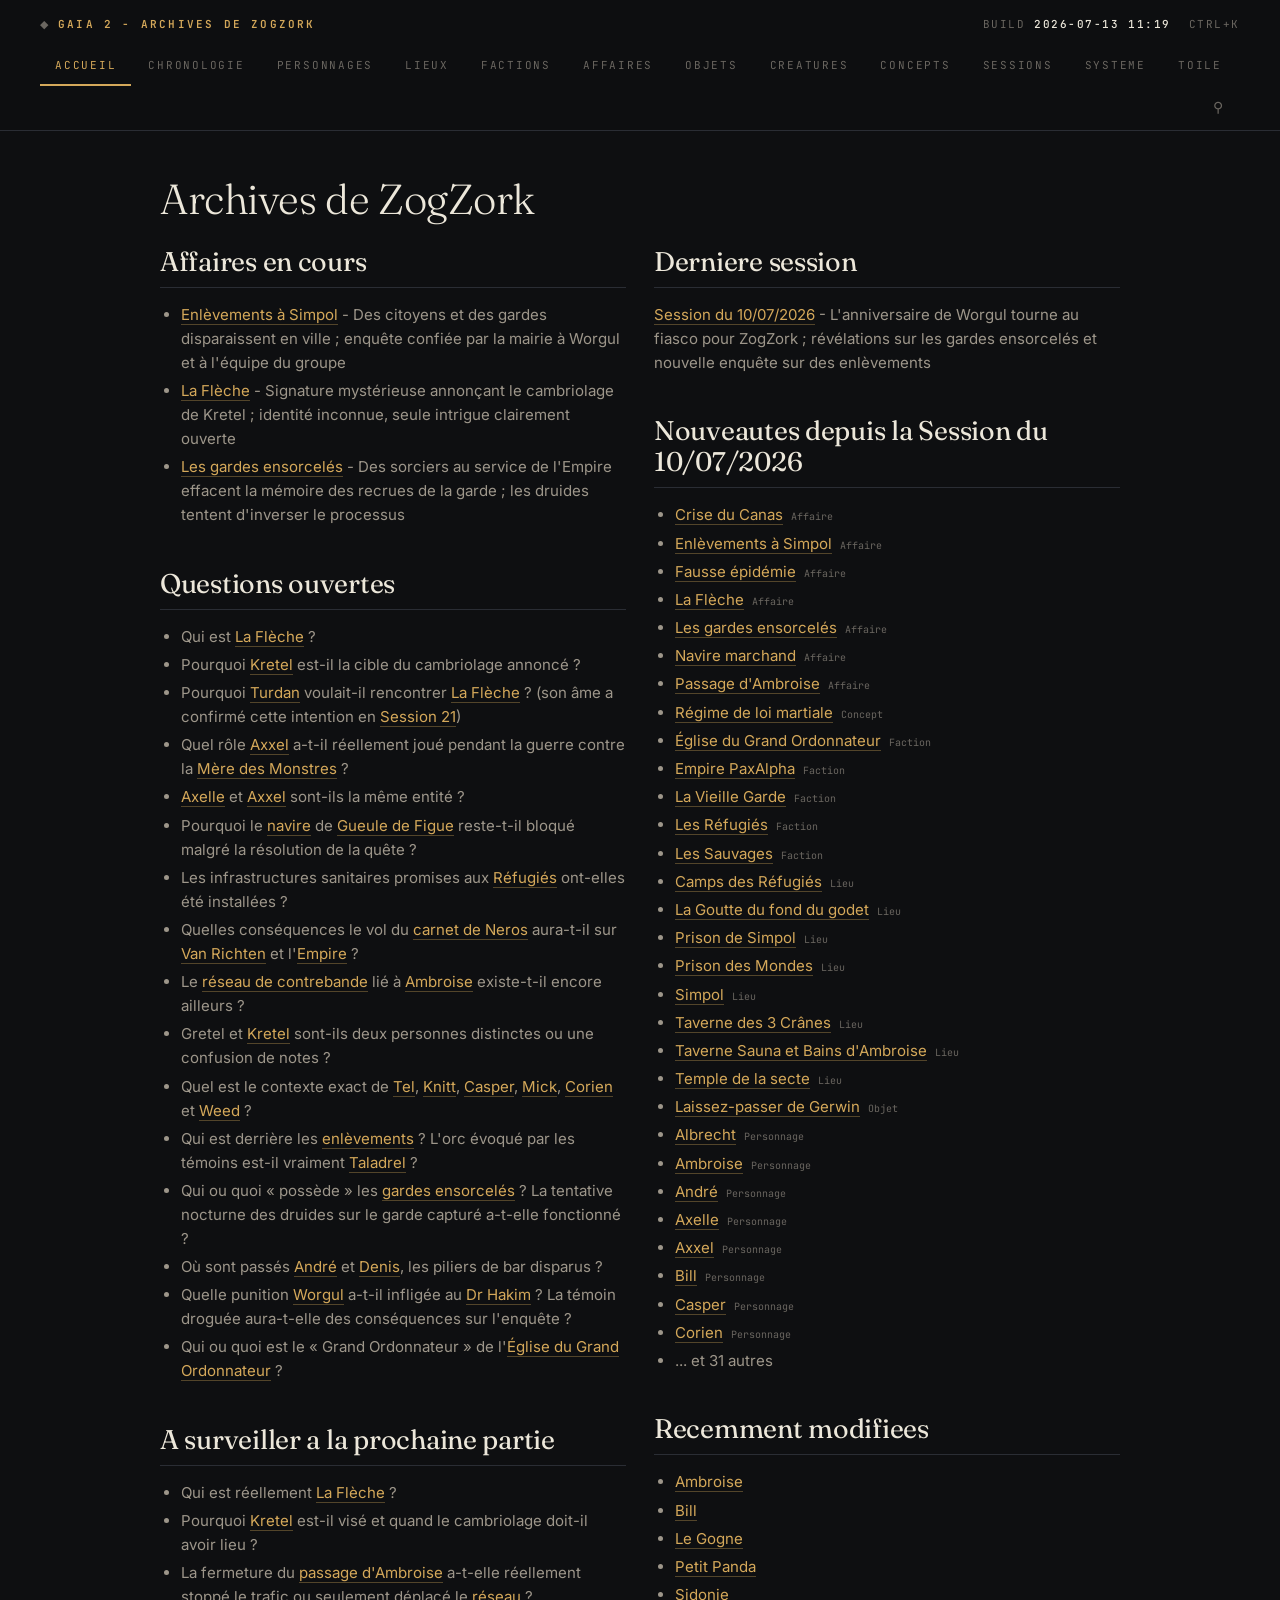
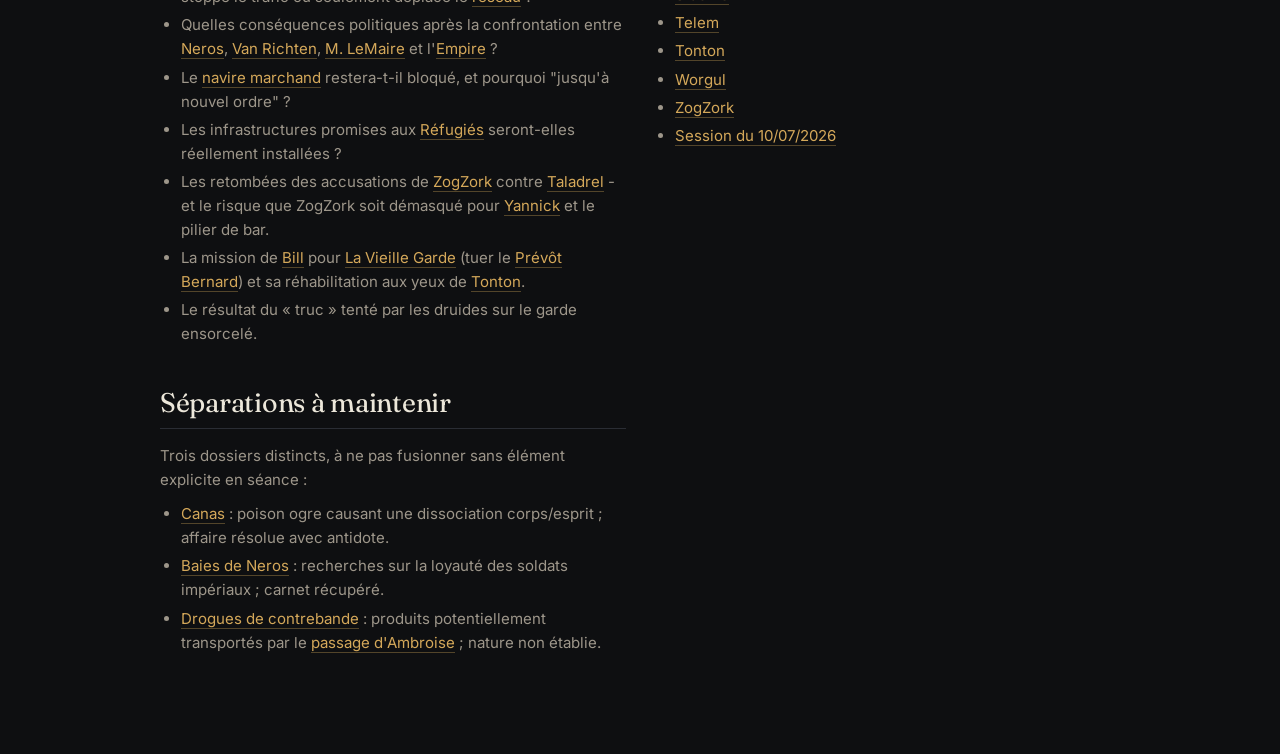
==== index.html @ a73ba13a "publier.sh : copie OneDrive optionnelle (plan B hors-ligne supprimable a volonte) Co-Authored-By: Cl" ====
<!DOCTYPE html>
<html lang="fr">
<head>
<meta charset="utf-8">
<meta name="viewport" content="width=device-width, initial-scale=1">
<title>Gaia 2 - Archives de ZogZork</title>
<style>
/* latin-ext */
@font-face {
  font-family: 'Fraunces';
  font-style: normal;
  font-weight: 300 500;
  font-display: swap;
  src: url([data-uri]) format('woff2');
  unicode-range: U+0100-02BA, U+02BD-02C5, U+02C7-02CC, U+02CE-02D7, U+02DD-02FF, U+0304, U+0308, U+0329, U+1D00-1DBF, U+1E00-1E9F, U+1EF2-1EFF, U+2020, U+20A0-20AB, U+20AD-20C0, U+2113, U+2C60-2C7F, U+A720-A7FF;
}
/* latin */
@font-face {
  font-family: 'Fraunces';
  font-style: normal;
  font-weight: 300 500;
  font-display: swap;
  src: url([data-uri]) format('woff2');
  unicode-range: U+0000-00FF, U+0131, U+0152-0153, U+02BB-02BC, U+02C6, U+02DA, U+02DC, U+0304, U+0308, U+0329, U+2000-206F, U+20AC, U+2122, U+2191, U+2193, U+2212, U+2215, U+FEFF, U+FFFD;
}
/* latin-ext */
@font-face {
  font-family: 'Inter';
  font-style: normal;
  font-weight: 400 600;
  font-display: swap;
  src: url([data-uri]) format('woff2');
  unicode-range: U+0100-02BA, U+02BD-02C5, U+02C7-02CC, U+02CE-02D7, U+02DD-02FF, U+0304, U+0308, U+0329, U+1D00-1DBF, U+1E00-1E9F, U+1EF2-1EFF, U+2020, U+20A0-20AB, U+20AD-20C0, U+2113, U+2C60-2C7F, U+A720-A7FF;
}
/* latin */
@font-face {
  font-family: 'Inter';
  font-style: normal;
  font-weight: 400 600;
  font-display: swap;
  src: url([data-uri]) format('woff2');
  unicode-range: U+0000-00FF, U+0131, U+0152-0153, U+02BB-02BC, U+02C6, U+02DA, U+02DC, U+0304, U+0308, U+0329, U+2000-206F, U+20AC, U+2122, U+2191, U+2193, U+2212, U+2215, U+FEFF, U+FFFD;
}
/* latin-ext */
@font-face {
  font-family: 'JetBrains Mono';
  font-style: normal;
  font-weight: 400 600;
  font-display: swap;
  src: url([data-uri]) format('woff2');
  unicode-range: U+0100-02BA, U+02BD-02C5, U+02C7-02CC, U+02CE-02D7, U+02DD-02FF, U+0304, U+0308, U+0329, U+1D00-1DBF, U+1E00-1E9F, U+1EF2-1EFF, U+2020, U+20A0-20AB, U+20AD-20C0, U+2113, U+2C60-2C7F, U+A720-A7FF;
}
/* latin */
@font-face {
  font-family: 'JetBrains Mono';
  font-style: normal;
  font-weight: 400 600;
  font-display: swap;
  src: url([data-uri]) format('woff2');
  unicode-range: U+0000-00FF, U+0131, U+0152-0153, U+02BB-02BC, U+02C6, U+02DA, U+02DC, U+0304, U+0308, U+0329, U+2000-206F, U+20AC, U+2122, U+2191, U+2193, U+2212, U+2215, U+FEFF, U+FFFD;
}

:root{
  --bg:#0E0F11; --surface:#15171B; --surface-2:#1C1F25;
  --line:#2A2D34; --line-strong:#3A3E48;
  --text:#ECE7DA; --text-2:#9D968A; --text-3:#6A6660;
  --gold:#D4A85A; --rust:#E25C3D; --green:#6FAE96; --blue:#7E9CC8;
  --serif:'Fraunces','Times New Roman',serif;
  --sans:'Inter','Helvetica Neue',Arial,sans-serif;
  --mono:'JetBrains Mono','Menlo','Consolas',monospace;
}
*{box-sizing:border-box}
html,body{margin:0;padding:0;background:var(--bg);color:var(--text);
  font-family:var(--sans);font-size:15px;line-height:1.6;-webkit-font-smoothing:antialiased}

/* header : topbar + nav */
header{position:sticky;top:0;z-index:10;background:rgba(14,15,17,.92);
  backdrop-filter:blur(8px);border-bottom:1px solid var(--line)}
.topbar{display:flex;justify-content:space-between;align-items:center;flex-wrap:wrap;gap:10px;
  padding:16px 40px 0;font-family:var(--mono);font-size:11px;letter-spacing:.14em;
  text-transform:uppercase;color:var(--text-3)}
.topbar .brand b{color:var(--gold);font-weight:600;letter-spacing:.2em}
.topbar .meta span+span{margin-left:18px}
.topbar .meta b{color:var(--text);font-weight:500}
nav{display:flex;gap:2px;flex-wrap:wrap;align-items:center;padding:14px 40px 0}
nav button{background:transparent;border:none;border-bottom:2px solid transparent;color:var(--text-3);
  font-family:var(--mono);font-size:11px;letter-spacing:.16em;text-transform:uppercase;
  padding:10px 15px 12px;cursor:pointer}
nav button:hover{color:var(--text)}
nav button.active{color:var(--gold);border-bottom-color:var(--gold)}
nav button.nav-search{margin-left:auto;font-size:14px}

/* layout */
main{max-width:1040px;margin:0 auto;padding:44px 40px 90px}
.page{display:none}
.page.active{display:block;animation:fade .18s ease}
@keyframes fade{from{opacity:0}to{opacity:1}}

/* typographie */
h1,h2,h3{font-family:var(--serif);font-weight:400;letter-spacing:-0.01em;line-height:1.15}
.page h1{font-size:42px;font-weight:300;color:var(--text);margin:.1em 0 .55em}
.page h2{font-size:27px;margin:1.5em 0 .55em;padding-bottom:10px;border-bottom:1px solid var(--line)}
.page h1:first-child,.page h2:first-child{margin-top:0}
.page h3{font-size:20px;font-weight:500;color:#d8d2c4;margin:1.4em 0 .4em}
.page h4{font-family:var(--sans);font-size:12px;font-weight:600;letter-spacing:.16em;
  text-transform:uppercase;color:var(--text-2);margin:1.3em 0 .4em}
.page h5,.page h6{font-family:var(--mono);font-size:11px;letter-spacing:.12em;
  text-transform:uppercase;color:var(--text-3);margin:1.1em 0 .3em}
p{color:var(--text-2);max-width:76ch;margin:.7em 0}
strong{color:var(--text);font-weight:500}
em{font-style:italic;color:var(--text)}
a{color:var(--gold);text-decoration:none}
a:hover{text-decoration:underline}
hr{border:none;border-top:1px solid var(--line);margin:2em 0}

/* code */
code{font-family:var(--mono);font-size:12.5px;background:var(--surface-2);color:#e3bd7d;
  padding:2px 6px;border-radius:3px}
pre{background:var(--surface);border:1px solid var(--line);border-left:2px solid var(--gold);
  padding:15px 18px;overflow:auto;margin:1.1em 0}
pre code{background:none;padding:0;color:#cfc9bb;font-size:12.5px;line-height:1.7}

/* citations / callouts */
blockquote{margin:1.2em 0;padding:2px 0 2px 18px;border-left:2px solid var(--rust);color:var(--text-2)}
blockquote p{margin:.3em 0;color:var(--text-2)}
blockquote strong{color:var(--text)}

/* listes */
ul,ol{padding-left:1.4em;margin:.6em 0;color:var(--text-2)}
li{margin:.28em 0}
ul.tasklist{list-style:none;padding-left:.1em}
ul.tasklist li.task{display:flex;gap:10px;align-items:flex-start;
  font-family:var(--mono);font-size:13px;letter-spacing:.01em}
li.task .cb{flex:none;font-size:14px;line-height:1.55}
li.task .txt{flex:1;min-width:0}
li.task.open .cb{color:var(--text-3)}    li.task.open{color:var(--text-2)}
li.task.done .cb{color:var(--green)}      li.task.done{color:var(--text-3)}
li.task.wip .cb{color:var(--gold)}        li.task.wip{color:var(--text)}
li.task.blocked .cb{color:var(--rust)}    li.task.blocked{color:#e0a99a}

/* tableaux */
.tablewrap{overflow-x:auto;margin:1.3em 0}
table{border-collapse:collapse;width:100%;font-size:13.5px}
th{text-align:left;font-family:var(--mono);font-size:10px;letter-spacing:.2em;text-transform:uppercase;
  color:var(--text-3);border-bottom:1px solid var(--line-strong);padding:13px 12px;font-weight:500}
td{border-bottom:1px solid var(--line);padding:13px 12px;color:var(--text-2);vertical-align:top}
td strong{color:var(--text)}
tbody tr:hover td{background:rgba(212,168,90,.05)}
td.empty{color:var(--text-3);font-style:italic}

/* --- extensions wiki --------------------------------------------------- */
.infobox{float:right;width:280px;margin:0 0 18px 26px;background:var(--surface);
  border:1px solid var(--line);border-left:2px solid var(--gold);padding:16px 18px;font-size:13px}
.infobox img{max-width:100%;margin-bottom:10px}
.infobox .k{font-family:var(--mono);font-size:10px;text-transform:uppercase;
  letter-spacing:.16em;color:var(--text-3);margin-top:8px}
.infobox .v{color:var(--text-2)}
.st{font-family:var(--mono);font-size:10px;letter-spacing:.14em;padding:2px 7px;
  border:1px solid var(--line-strong);margin-left:10px;vertical-align:middle;
  white-space:nowrap;display:inline-block}
td .st{margin:0 8px 4px 0}
.st-hyp{color:var(--gold)}.st-frag{color:var(--text-3)}.st-encours{color:var(--gold)}
.st-resolu{color:var(--green)}.st-ferme{color:var(--text-3)}
.st-pj{color:var(--green)}.st-pnj{color:var(--text-3)}
a.wl{color:var(--gold);text-decoration:none;border-bottom:1px solid rgba(212,168,90,.35)}
a.wl:hover{border-bottom-color:var(--gold)}
.deadlink{color:var(--rust);border-bottom:1px dotted var(--rust);cursor:help}
.flat{color:var(--text-2)}
.prive{background:var(--surface-2);border-left:2px solid var(--text-3);padding:2px 6px}
div.prive{padding:10px 14px;margin:12px 0}
.hyp{border-bottom:1px dashed var(--gold)}
.hyp-b{font-family:var(--mono);font-size:10px;color:var(--gold);border:1px solid var(--gold);padding:0 4px;margin-right:4px}
.warn-fusion{border:1px solid var(--rust);color:#e0a99a;padding:10px 14px;margin:14px 0;
  font-family:var(--mono);font-size:12px}
.relations-in{clear:both;margin-top:34px;padding-top:12px;border-top:1px solid var(--line);
  font-family:var(--mono);font-size:12px;color:var(--text-3)}
.relations-in a.wl{color:var(--text-2)}
.rl{color:var(--text-3)}
.backlinks{clear:both;margin-top:34px;padding-top:12px;border-top:1px solid var(--line);
  font-family:var(--mono);font-size:12px;color:var(--text-3)}
.relations-in+.backlinks{margin-top:8px;border-top:0;padding-top:0}
.backlinks a.wl{color:var(--text-2)}
.search-ov{display:none;position:fixed;inset:0;background:rgba(14,15,17,.7);z-index:50}
.search-ov.show{display:flex;align-items:flex-start;justify-content:center;padding-top:12vh}
.search-box{width:min(560px,90vw);background:var(--surface-2);border:1px solid var(--line-strong)}
.search-box input{width:100%;background:transparent;border:0;outline:0;color:var(--text);
  font:15px var(--sans);padding:14px 16px;border-bottom:1px solid var(--line)}
.search-box .res{max-height:50vh;overflow-y:auto}
.search-box .res a{display:block;padding:9px 16px;color:var(--text-2);text-decoration:none;font-size:13px}
.search-box .res a.sel,.search-box .res a:hover{background:rgba(212,168,90,.08);color:var(--text)}
.rtype{font-family:var(--mono);font-size:10px;color:var(--text-3);margin-left:8px}
.portrait-grid{display:grid;grid-template-columns:repeat(auto-fill,minmax(140px,1fr));gap:14px}
.portrait-grid a{text-align:center;color:var(--text-2);text-decoration:none;font-size:13px}
.portrait-grid img{width:100%;border:1px solid var(--line)}
.home-cols{display:grid;grid-template-columns:1fr 1fr;gap:28px}
.toile-hint{font-size:13px;color:var(--text-3)}
.hovercard{display:none;position:fixed;z-index:70;max-width:300px;background:var(--surface-2);
  border:1px solid var(--line-strong);padding:12px 14px;pointer-events:none;font-size:13px;line-height:1.5}
.hovercard img{max-width:100%;max-height:130px;object-fit:cover;object-position:top;
  margin-bottom:8px;border:1px solid var(--line)}
.hovercard .hc-t{font-family:var(--serif);font-size:16px;color:var(--text)}
.hovercard .hc-r{color:var(--text-2);margin-top:4px}
.new-dot{display:inline-block;width:7px;height:7px;background:var(--gold);margin-right:8px;vertical-align:middle}
.toile-chips{display:flex;flex-wrap:wrap;gap:8px;margin:0 0 12px}
.tchip{font-family:var(--mono);font-size:10px;letter-spacing:.14em;text-transform:uppercase;
  padding:5px 10px;background:transparent;border:1px solid var(--line-strong);color:var(--text-2);cursor:pointer}
.tchip::before{content:'';display:inline-block;width:8px;height:8px;background:var(--c);margin-right:7px;vertical-align:baseline}
.tchip.off{opacity:.35}
.toile-wrap{position:relative;height:72vh;border:1px solid var(--line);background:var(--surface);overflow:hidden}
#toile{width:100%;height:100%;display:block;cursor:grab;touch-action:none}
.toile-zoom{position:absolute;right:10px;top:10px;display:flex;flex-direction:column;gap:6px}
.toile-zoom button{width:34px;height:34px;background:var(--surface-2);border:1px solid var(--line-strong);
  color:var(--text);font-size:16px;cursor:pointer}
.fiche-tech{clear:both;margin-top:8px}
.ft-title{text-align:center;font-family:var(--mono);font-size:12px;font-weight:600;
  letter-spacing:.2em;text-transform:uppercase;color:var(--gold);
  border:1px solid var(--line-strong);padding:10px;margin-bottom:12px}
.ft-row{display:grid;gap:10px;margin-bottom:10px}
.ft-id{grid-template-columns:2fr 1fr 1fr 1fr}
.ft-main{display:grid;grid-template-columns:11fr 8fr 19fr;gap:10px;margin-bottom:10px}
.ft-col{display:flex;flex-direction:column;gap:10px}
.ft-col .ft-box{flex:1;display:flex;flex-direction:column;justify-content:center}
.ft-box{border:1px solid var(--line);background:var(--surface);padding:10px 14px;min-width:0}
.ft-l{font-family:var(--mono);font-size:10px;text-transform:uppercase;letter-spacing:.16em;
  color:var(--text-3);text-align:center;margin-bottom:6px}
.ft-v{text-align:center;color:var(--text)}
.ft-big .ft-v{font-family:var(--serif);font-size:26px;font-weight:500}
.ft-die{color:var(--text-3);font-size:12px}
.ft-bonus{color:var(--gold);font-weight:600}
.ft-sub{color:var(--text-3);font-size:12px;margin-top:5px;line-height:1.5}
.ft-combat{grid-template-columns:1fr 1fr}
.ft-duo{grid-template-columns:1fr 1fr;align-items:start}
.ft-list .ft-v{text-align:left}
.ft-list ul{margin:0;padding-left:16px}
.ft-list li{margin:5px 0;color:var(--text-2);font-size:13.5px}
.ft-sep{color:var(--text-3);margin:0 7px}
.fiche-tech .tablewrap{margin:0}
.fiche-tech table{width:100%}
@media(max-width:680px){
  .topbar,nav{padding-left:22px;padding-right:22px}
  nav{flex-wrap:nowrap;overflow-x:auto}
  nav button{white-space:nowrap;padding:10px 10px 12px}
  nav button.nav-search{margin-left:0}
  main{padding:28px 22px 72px}
  .page h1{font-size:32px}.page h2{font-size:23px}
  .home-cols{grid-template-columns:1fr}
  .infobox{float:none;width:auto;margin:0 0 18px}
  .ft-id,.ft-main,.ft-combat,.ft-duo{grid-template-columns:1fr}
  .toile-wrap{height:62vh}
  table.idx th:nth-child(4),table.idx td:nth-child(4){display:none}
  th,td{padding:11px 8px}
}
</style>
</head>
<body>
<header>
  <div class="topbar">
    <div class="brand">&#9670; <b>GAIA 2 - ARCHIVES DE ZOGZORK</b></div>
    <div class="meta"><span>BUILD <b>2026-07-13 11:19</b></span><span>CTRL+K</span></div>
  </div>
  <nav><button data-target="accueil" onclick="show('accueil')">Accueil</button>
    <button data-target="chronologie" onclick="show('chronologie')">Chronologie</button>
    <button data-target="index-personnages" onclick="show('index-personnages')">Personnages</button>
    <button data-target="index-lieux" onclick="show('index-lieux')">Lieux</button>
    <button data-target="index-factions" onclick="show('index-factions')">Factions</button>
    <button data-target="index-affaires" onclick="show('index-affaires')">Affaires</button>
    <button data-target="index-objets" onclick="show('index-objets')">Objets</button>
    <button data-target="index-creatures" onclick="show('index-creatures')">Creatures</button>
    <button data-target="index-concepts" onclick="show('index-concepts')">Concepts</button>
    <button data-target="index-sessions" onclick="show('index-sessions')">Sessions</button>
    <button data-target="systeme" onclick="show('systeme')">Systeme</button>
    <button data-target="toile" onclick="show('toile')">Toile</button>
    <button class="nav-search" onclick="openSearch()" title="Rechercher (Ctrl+K)">&#9906;</button></nav>
</header>
<main>
<section class="page" id="p-crise-du-canas" data-title="Crise du Canas" data-alias="" data-resume="Empoisonnement au Canas distribué en ville par Yannick pour alerter sur le sort des Réfugiés ; antidote trouvé" data-tags="enquete, simpol, refugies" data-type="Affaire"><h1>Crise du Canas<span class="st st-resolu">RESOLU</span></h1><aside class="infobox"><div class="k">Type</div><div class="v">Affaire</div><div class="k">Etat</div><div class="v">resolu</div><div class="k">Tags</div><div class="v">enquete, simpol, refugies</div></aside><div class="warn-fusion">Ne pas fusionner avec <a class="wl" href="#vol-des-recherches-de-neros">Vol des recherches de Neros</a>, <a class="wl" href="#passage-d-ambroise">Passage d'Ambroise</a> sans preuve en seance.</div><p>Le <a class="wl" href="#canas">Canas</a>, un poison provoquant une dissociation du corps et de l'esprit, était distribué à <a class="wl" href="#simpol">Simpol</a> par <a class="wl" href="#yannick">Yannick</a>, un jeune réfugié de <a class="wl" href="#muscerie">Muscerie</a>, dans le cadre de l'action des <a class="wl" href="#les-refugies">Réfugiés</a> visant à attirer l'attention sur leurs conditions de vie. Affaire RÉSOLUE : un antidote a été découvert.</p>
<h2>Ce qu'on sait</h2>
<ul><li>Le <a class="wl" href="#canas">Canas</a> est un poison mis au point par les <a class="wl" href="#ogre">Ogres</a>, race généralement mal considérée et facilement soupçonnée.</li><li>Il provoque une <a class="wl" href="#dissociation-corps-esprit">dissociation du corps et de l'esprit</a> : l'esprit erre sous <a class="wl" href="#forme-astrale">forme astrale</a> hors du corps, bloqué et confus. Les victimes semblent physiquement présentes mais incapables de réintégrer normalement leur corps ou d'agir lucidement.</li><li><a class="wl" href="#yannick">Yannick</a> est un enfant ou jeune réfugié originaire de <a class="wl" href="#muscerie">Muscerie</a>, ville du nord détruite pendant la guerre. Il distribuait le Canas en ville pour attirer l'attention sur la situation des <a class="wl" href="#les-refugies">Réfugiés</a>. Les notes le décrivent comme un « <a class="wl" href="#enfant-poisson">enfant poisson</a> », à l'apparence inhabituelle.</li><li>Le groupe a identifié l'affaire et trouvé un antidote au Canas. L'affaire de l'empoisonnement est considérée comme résolue.</li></ul>
<h2>Suspects toujours recherchés</h2>
<p>Depuis l'affaire de l'empoisonnement, trois suspects sont recherchés en ville (<a class="wl" href="#session-2026-07-10">Session 21</a>) :</p>
<ul><li><a class="wl" href="#taladrel">Taladrel</a> : un orc très vindicatif qui parle et crie tout le temps ; il brûlait des maisons en ville pour déloger des citoyens et faire de la place aux réfugiés, et <span class="hyp"><span class="hyp-b">?</span> serait également lié aux empoisonnements au Canas</span>.</li><li>Un <a class="wl" href="#ogre-aux-yeux-violets">Ogre</a> très gros, au sourire bizarre et inquiétant, aux dents pointues, aux yeux violets et aux bras anormalement longs.</li><li>Un <a class="wl" href="#humain-a-l-oeil-de-verre">humain</a> grand et fin, à l'œil de verre et au nez cassé, habillé de haillons, qui serait en possession du <a class="wl" href="#laissez-passer-de-gerwin">laissez-passer volé à Gerwin</a>.</li></ul>
<h2>Zones d'ombre</h2>
<ul><li>La résolution médicale ne règle pas nécessairement les causes politiques et sociales ayant conduit à l'action.</li><li>Surveiller d'éventuelles séquelles ou de nouveaux stocks de <a class="wl" href="#canas">Canas</a>.</li></ul><div class="backlinks">Mentionne dans : <a class="wl" href="#canas">Canas</a>, <a class="wl" href="#chronologie">Chronologie</a>, <a class="wl" href="#dissociation-corps-esprit">Dissociation corps-esprit</a>, <a class="wl" href="#humain-a-l-oeil-de-verre">Humain à l&#x27;œil de verre</a>, <a class="wl" href="#les-refugies">Les Réfugiés</a>, <a class="wl" href="#ogre-aux-yeux-violets">Ogre aux yeux violets</a>, <a class="wl" href="#taladrel">Taladrel</a>, <a class="wl" href="#yannick">Yannick</a></div></section>
<section class="page" id="p-enlevements-a-simpol" data-title="Enlèvements à Simpol" data-alias="" data-resume="Des citoyens et des gardes disparaissent en ville ; enquête confiée par la mairie à Worgul et à l&#x27;équipe du groupe" data-tags="enquete, simpol" data-type="Affaire"><h1>Enlèvements à Simpol<span class="st st-encours">EN COURS</span></h1><aside class="infobox"><div class="k">Type</div><div class="v">Affaire</div><div class="k">Etat</div><div class="v">en-cours</div><div class="k">Decouverte</div><div class="v">Session 21</div><div class="k">Tags</div><div class="v">enquete, simpol</div></aside><p>Des citoyens et des gardes disparaissent à <a class="wl" href="#simpol">Simpol</a>. Convoqué au guichet de la <a class="wl" href="#mairie-de-simpol">mairie</a>, le groupe a reçu son ordre de mission des mains de <a class="wl" href="#worgul">Worgul</a> : la mairie lui a confié l'enquête en le laissant assembler l'équipe de son choix - et le maire lui a fortement suggéré les aventuriers qui avaient résolu la crise de la <a class="wl" href="#mere-des-monstres">Mère des Monstres</a> dans la <a class="wl" href="#prison-des-mondes">Prison des Mondes</a> (<a class="wl" href="#zogzork">ZogZork</a>, <a class="wl" href="#bill">Bill</a>, <a class="wl" href="#sidonie">Sidonie</a>, <a class="wl" href="#le-gogne">Le Gogne</a> - Worgul y était aussi). Affaire EN COURS.</p>
<h2>Ce qu'on sait</h2>
<ul><li>Les disparus comptent des citoyens ET des gardes ; la mairie suspecte une ou plusieurs des trois factions (<a class="wl" href="#la-vieille-garde">La Vieille Garde</a>, <a class="wl" href="#les-sauvages">Les Sauvages</a>, <a class="wl" href="#les-refugies">Les Réfugiés</a>).</li><li>Les enquêtes ont couvert la ville et les <a class="wl" href="#camps-des-refugies">camps des Réfugiés</a>.</li><li>Un élément revient souvent dans les témoignages : un orc serait impliqué. <a class="wl" href="#zogzork">ZogZork</a> a sauté sur l'occasion pour accuser <a class="wl" href="#taladrel">Taladrel</a>, déjà recherché à travers trois enquêtes - un suspect parfait pour écarter les soupçons de lui-même.</li><li>Parmi les disparus : <a class="wl" href="#andre">André</a> et <a class="wl" href="#denis">Denis</a>, deux des trois piliers de bar de la <a class="wl" href="#taverne-des-3-cranes">Taverne des 3 Crânes</a>, signalés par <a class="wl" href="#albrecht">Albrecht</a> (informations payées en eau-de-vie par Bill).</li><li>L'équipe s'est séparée en deux groupes ; au regroupement, <a class="wl" href="#sidonie">Sidonie</a> et une témoin avaient été droguées par le <a class="wl" href="#dr-hakim">Dr Hakim</a> (« pour détendre l'atmosphère et délier les langues »), et <a class="wl" href="#bill">Bill</a> était dans un état nerveux avancé. Le Dr Hakim a été puni par <a class="wl" href="#worgul">Worgul</a>.</li></ul>
<h2>Le conflit d'intérêts de ZogZork</h2>
<ul><li>ZogZork est responsable de la disparition potentielle d'au moins deux personnes : <a class="wl" href="#yannick">Yannick</a> et <span class="hyp"><span class="hyp-b">?</span> un des piliers de bar</span>.</li><li>Il ne doit pas être démasqué, doit cacher son affiliation aux <a class="wl" href="#les-sauvages">Sauvages</a>, et ne peut divulguer ni la piste de la <span class="hyp"><span class="hyp-b">?</span> possession</span> ni celle de la <a class="wl" href="#prison-de-simpol">prison</a> (voir <a class="wl" href="#les-gardes-ensorceles">Les gardes ensorcelés</a>).</li></ul>
<h2>Zones d'ombre</h2>
<ul><li>Qui est réellement derrière les enlèvements ? L'orc des témoignages est-il <a class="wl" href="#taladrel">Taladrel</a> ?</li><li>Les enlèvements sont-ils liés au « traitement » et à la <a class="wl" href="#prison-de-simpol">prison</a> ?</li></ul><div class="backlinks">Mentionne dans : <a class="wl" href="#albrecht">Albrecht</a>, <a class="wl" href="#andre">André</a>, <a class="wl" href="#bill">Bill</a>, <a class="wl" href="#denis">Denis</a>, <a class="wl" href="#dr-hakim">Dr Hakim</a>, <a class="wl" href="#le-gogne">Le Gogne</a>, <a class="wl" href="#les-gardes-ensorceles">Les gardes ensorcelés</a>, <a class="wl" href="#les-refugies">Les Réfugiés</a>, <a class="wl" href="#prison-de-simpol">Prison de Simpol</a>, <a class="wl" href="#accueil">Questions</a>, <a class="wl" href="#session-2026-07-10">Session du 10/07/2026</a>, <a class="wl" href="#sidonie">Sidonie</a>, <a class="wl" href="#taladrel">Taladrel</a>, <a class="wl" href="#taverne-des-3-cranes">Taverne des 3 Crânes</a>, <a class="wl" href="#worgul">Worgul</a>, <a class="wl" href="#zogzork">ZogZork</a></div></section>
<section class="page" id="p-fausse-epidemie" data-title="Fausse épidémie" data-alias="" data-resume="Épidémie simulée au maquillage dans le camp des Réfugiés, montée par la secte pour recruter et obtenir des infrastructures sanitaires" data-tags="enquete, refugies" data-type="Affaire"><h1>Fausse épidémie<span class="st st-resolu">RESOLU</span></h1><aside class="infobox"><div class="k">Type</div><div class="v">Affaire</div><div class="k">Etat</div><div class="v">resolu</div><div class="k">Tags</div><div class="v">enquete, refugies</div></aside><p>Une prétendue épidémie a été mise en scène dans le <a class="wl" href="#camps-des-refugies">camp des Réfugiés</a> à l'aide de maquillage imitant des symptômes. L'opération avait été conçue ou soutenue par la <a class="wl" href="#eglise-du-grand-ordonnateur">Église du Grand Ordonnateur</a>. Affaire RÉSOLUE : la supercherie a été découverte.</p>
<h2>Ce qu'on sait</h2>
<ul><li>L'épidémie a été organisée à l'aide de maquillage imitant des symptômes, notamment des lésions ou éruptions visibles. <a class="wl" href="#kathlyn">Kathlyn</a> faisait partie des personnes présentées comme malades ou soignées.</li><li>La maladie n'était donc pas réelle, même si les conditions sanitaires du camp étaient réellement mauvaises.</li><li>Une religion ou secte installée à la sortie d'une église ou d'un <a class="wl" href="#temple-de-la-secte">temple</a> dans le camp a conçu ou soutenu l'opération : la <a class="wl" href="#eglise-du-grand-ordonnateur">Église du Grand Ordonnateur</a>.</li><li>Le but était double : attirer de nouveaux fidèles et obliger la <a class="wl" href="#mairie-de-simpol">mairie de Simpol</a> à fournir des infrastructures d'hygiène. La stratégie consistait à créer une crise visible que les autorités ne pourraient plus ignorer.</li><li>La supercherie a été découverte et l'affaire est considérée comme résolue. Le groupe a demandé à la ville d'envoyer des infrastructures sanitaires aux <a class="wl" href="#les-refugies">Réfugiés</a>.</li></ul>
<h2>Zones d'ombre</h2>
<ul><li>Point de suivi : vérifier que l'aide promise a réellement été fournie et que la situation matérielle du camp s'améliore.</li></ul><div class="backlinks">Mentionne dans : <a class="wl" href="#camps-des-refugies">Camps des Réfugiés</a>, <a class="wl" href="#chronologie">Chronologie</a>, <a class="wl" href="#eglise-du-grand-ordonnateur">Église du Grand Ordonnateur</a>, <a class="wl" href="#kathlyn">Kathlyn</a>, <a class="wl" href="#les-refugies">Les Réfugiés</a>, <a class="wl" href="#mairie-de-simpol">Mairie de Simpol</a>, <a class="wl" href="#temple-de-la-secte">Temple de la secte</a></div></section>
<section class="page" id="p-la-fleche" data-title="La Flèche" data-alias="Flèche" data-resume="Signature mystérieuse annonçant le cambriolage de Kretel ; identité inconnue, seule intrigue clairement ouverte" data-tags="enquete, simpol" data-type="Affaire"><h1>La Flèche<span class="st st-encours">EN COURS</span></h1><aside class="infobox"><div class="k">Type</div><div class="v">Affaire</div><div class="k">Etat</div><div class="v">en-cours</div><div class="k">Tags</div><div class="v">enquete, simpol</div></aside><p>Un message signé « La Flèche » a annoncé le futur cambriolage de <a class="wl" href="#kretel">Kretel</a>, Grand coordinateur des <a class="wl" href="#guilde-des-monteurs-de-meubles">monteurs de meubles</a> de <a class="wl" href="#simpol">Simpol</a>. C'est la principale intrigue encore clairement ouverte. Affaire EN COURS.</p>
<h2>Ce qu'on sait</h2>
<ul><li>Le <a class="wl" href="#message-de-la-fleche">message</a> annonçait le futur cambriolage de <a class="wl" href="#kretel">Kretel</a> et était signé « La Flèche ».</li><li>À ce stade, La Flèche peut être une personne, un groupe, un pseudonyme ou une signature criminelle ; aucune identité n'est confirmée.</li><li><a class="wl" href="#turdan">Turdan</a> était un aventurier qui voulait rencontrer La Flèche et pouvait donc posséder des informations utiles sur le cambriolage.</li><li>Surpris sur un toit pendant l'enquête, Turdan est mort accidentellement de la main de <a class="wl" href="#zogzork">ZogZork</a> (récit complet sur sa fiche). Sa mort a supprimé une source potentielle de renseignements.</li><li>Son âme, contactée ensuite par rituel, a confirmé son nom, sa profession d'aventurier et le fait qu'il voulait rencontrer La Flèche (<a class="wl" href="#session-2026-07-10">Session 21</a>).</li></ul>
<h2>Zones d'ombre</h2>
<ul><li>Qui ou qu'est-ce que La Flèche ?</li><li>Pourquoi <a class="wl" href="#kretel">Kretel</a> est-il visé ?</li><li>Quand le cambriolage doit-il avoir lieu ?</li><li>Le message est-il une provocation, une déclaration de style, un avertissement ou un piège ?</li><li><a class="wl" href="#turdan">Turdan</a> travaillait-il seul, pour Kretel, pour La Flèche ou pour un tiers ?</li><li>Lien éventuel avec les autres réseaux de <a class="wl" href="#simpol">Simpol</a> à clarifier.</li></ul><div class="backlinks">Mentionne dans : <a class="wl" href="#chronologie">Chronologie</a>, <a class="wl" href="#guilde-des-monteurs-de-meubles">Guilde des monteurs de meubles</a>, <a class="wl" href="#kretel">Kretel</a>, <a class="wl" href="#message-de-la-fleche">Message de La Flèche</a>, <a class="wl" href="#accueil">Questions</a>, <a class="wl" href="#session-2026-07-10">Session du 10/07/2026</a>, <a class="wl" href="#turdan">Turdan</a>, <a class="wl" href="#zogzork">ZogZork</a></div></section>
<section class="page" id="p-les-gardes-ensorceles" data-title="Les gardes ensorcelés" data-alias="" data-resume="Des sorciers au service de l&#x27;Empire effacent la mémoire des recrues de la garde ; les druides tentent d&#x27;inverser le processus" data-tags="enquete, sauvages, empire" data-type="Affaire"><h1>Les gardes ensorcelés<span class="st st-encours">EN COURS</span></h1><aside class="infobox"><div class="k">Type</div><div class="v">Affaire</div><div class="k">Etat</div><div class="v">en-cours</div><div class="k">Decouverte</div><div class="v">Session 21</div><div class="k">Tags</div><div class="v">enquete, sauvages, empire</div></aside><p>Enquête secrète menée avec <a class="wl" href="#les-sauvages">Les Sauvages</a>, née de l'interrogatoire du <a class="wl" href="#haut-grade-imperial">haut gradé</a> enlevé par <a class="wl" href="#zogzork">ZogZork</a>. Affaire EN COURS - et à garder cachée de l'enquête officielle de la mairie.</p>
<h2>Ce qu'on sait</h2>
<ul><li>Des sorciers et sorcières ont prêté allégeance à l'<a class="wl" href="#empire-paxalpha">Empire</a> pour effacer la mémoire de citoyens ou de paysans, à l'aide de leurs pouvoirs et/ou d'artéfacts magiques.</li><li>Cela facilite grandement le processus de recrutement des gardes.</li><li><span class="hyp"><span class="hyp-b">?</span> Les gens « en attente du traitement » seraient stockés dans la <a class="wl" href="#prison-de-simpol">Prison de Simpol</a>.</span></li><li>Les druides cherchent à inverser le processus pour libérer les gens enrôlés contre leur gré et rétablir leur mémoire et leur personnalité.</li><li>Mission confiée à <a class="wl" href="#zogzork">ZogZork</a> : trouver un garde fraîchement recruté. D'après les notes, « assommer est un échec » : le simple assommage ne règle rien. ZogZork a donc assommé et enlevé un garde isolé, l'a ligoté à un arbre aux abords de la forêt pour l'interroger : impassible et complètement dévoué à l'Empire. Sans moyen de le libérer sans risquer de le tuer, ZogZork l'a amené au camp des druides.</li><li>Diagnostic druidique : <span class="hyp"><span class="hyp-b">?</span> il s'agirait d'une forme de possession</span>. Les druides devaient « tenter un truc » dans la nuit.</li></ul>
<h2>Zones d'ombre</h2>
<ul><li>Qui ou quoi « possède » les gardes ? La tentative nocturne des druides a-t-elle fonctionné ?</li><li>Quel lien avec les <a class="wl" href="#enlevements-a-simpol">enlèvements</a> (des gardes figurent parmi les disparus) ?</li></ul><div class="backlinks">Mentionne dans : <a class="wl" href="#enlevements-a-simpol">Enlèvements à Simpol</a>, <a class="wl" href="#haut-grade-imperial">Haut gradé impérial</a>, <a class="wl" href="#les-sauvages">Les Sauvages</a>, <a class="wl" href="#prison-de-simpol">Prison de Simpol</a>, <a class="wl" href="#accueil">Questions</a>, <a class="wl" href="#session-2026-07-10">Session du 10/07/2026</a>, <a class="wl" href="#simpol">Simpol</a>, <a class="wl" href="#zogzork">ZogZork</a></div></section>
<section class="page" id="p-navire-marchand" data-title="Navire marchand" data-alias="Petit navire marchand, Affaire du navire" data-resume="Navire bloqué à quai après le vol du laissez-passer de Gerwin par les Réfugiés ; Gerwin retrouvé mort, Gueule de Figue nommé capitaine" data-tags="enquete, simpol, quais" data-type="Affaire"><h1>Navire marchand<span class="st st-resolu">RESOLU</span></h1><aside class="infobox"><div class="k">Type</div><div class="v">Affaire</div><div class="k">Etat</div><div class="v">resolu</div><div class="k">Tags</div><div class="v">enquete, simpol, quais</div></aside><p>Un petit navire marchand était bloqué à quai à <a class="wl" href="#simpol">Simpol</a> car son capitaine, <a class="wl" href="#gerwin">Gerwin</a>, s'était fait voler son laissez-passer. Affaire RÉSOLUE : les voleurs sont identifiés et <a class="wl" href="#gueule-de-figue">Gueule de Figue</a> a repris le commandement, mais le navire reste à quai.</p>
<h2>Ce qu'on sait</h2>
<ul><li>Dans le contexte de ville fermée et de contrôle militaire, le navire ne pouvait pas partir des <a class="wl" href="#quais-de-simpol">quais</a> sans son <a class="wl" href="#laissez-passer-de-gerwin">laissez-passer</a>.</li><li>Le groupe a appris que les <a class="wl" href="#les-refugies">Réfugiés</a> avaient volé le laissez-passer.</li><li>Le cadavre de <a class="wl" href="#gerwin">Gerwin</a> a ensuite été retrouvé.</li><li><a class="wl" href="#gueule-de-figue">Gueule de Figue</a> a été nommé nouveau capitaine du navire.</li><li>La quête du laissez-passer et de l'identité des responsables est considérée comme résolue.</li><li><a class="wl" href="#session-2026-07-10">Session 21</a> : un <a class="wl" href="#humain-a-l-oeil-de-verre">humain à l'œil de verre</a> serait en possession du laissez-passer volé. <span class="hyp"><span class="hyp-b">?</span> Ce serait le meurtrier de Gerwin.</span></li></ul>
<h2>Zones d'ombre</h2>
<ul><li>Malgré la résolution, le navire reste bloqué à quai jusqu'à nouvel ordre.</li><li>La raison précise du maintien à quai n'est pas connue : décision administrative, enquête, absence d'autorisation ou autre contrainte.</li></ul><div class="backlinks">Mentionne dans : <a class="wl" href="#chronologie">Chronologie</a>, <a class="wl" href="#gerwin">Gerwin</a>, <a class="wl" href="#gueule-de-figue">Gueule de Figue</a>, <a class="wl" href="#laissez-passer-de-gerwin">Laissez-passer de Gerwin</a>, <a class="wl" href="#les-refugies">Les Réfugiés</a>, <a class="wl" href="#quais-de-simpol">Quais de Simpol</a>, <a class="wl" href="#accueil">Questions</a>, <a class="wl" href="#regime-de-loi-martiale">Régime de loi martiale</a>, <a class="wl" href="#simpol">Simpol</a></div></section>
<section class="page" id="p-passage-d-ambroise" data-title="Passage d&#x27;Ambroise" data-alias="" data-resume="Passage secret du sauna d&#x27;Ambroise, portail probable, condamné par la garde impériale ; Ambroise relaxée et taverne réouverte depuis" data-tags="enquete, simpol, contrebande" data-type="Affaire"><h1>Passage d&#x27;Ambroise<span class="st st-ferme">FERME</span></h1><aside class="infobox"><div class="k">Type</div><div class="v">Affaire</div><div class="k">Etat</div><div class="v">ferme</div><div class="k">Tags</div><div class="v">enquete, simpol, contrebande</div></aside><div class="warn-fusion">Ne pas fusionner avec <a class="wl" href="#crise-du-canas">Crise du Canas</a>, <a class="wl" href="#vol-des-recherches-de-neros">Vol des recherches de Neros</a> sans preuve en seance.</div><p>Le groupe a découvert un passage mystérieux dans les conduits d'aération de la <a class="wl" href="#taverne-sauna-et-bains-d-ambroise">taverne sauna</a> d'<a class="wl" href="#ambroise">Ambroise</a>. Affaire FERMÉE : la taverne a été perquisitionnée et fermée, le passage condamné par la garde impériale.</p>
<h2>Ce qu'on sait</h2>
<ul><li><a class="wl" href="#ambroise">Ambroise</a> est une Haute-Naine, propriétaire de la <a class="wl" href="#taverne-sauna-et-bains-d-ambroise">Taverne Sauna et Bains d'Ambroise</a>. Les Hauts-Nains sont réputés pour les affaires, la magie et l'artisanat ; leur société est divisée en <a class="wl" href="#castes-des-hauts-nains">castes</a> selon le matériau constituant leur corps.</li><li>Le conduit d'aération du sauna était très long et débouchait dans une forêt extrêmement dense. La distance parcourue et la destination ne correspondaient pas à la géographie autour de <a class="wl" href="#simpol">Simpol</a> : le groupe soupçonne un portail dissimulé dans le conduit.</li><li><span class="hyp"><span class="hyp-b">?</span> Le passage pourrait mener à la <a class="wl" href="#foret-des-elfes-du-vent">Forêt des Elfes du Vent</a>, hors de l'Empire.</span></li><li><span class="hyp"><span class="hyp-b">?</span> Des drogues ou marchandises de <a class="wl" href="#contrebande">contrebande</a> pourraient avoir été acheminées par ce passage.</span></li><li>Un homme aperçu dans les bains semblait lié aux contrebandiers. Il s'est présenté ou révélé comme <a class="wl" href="#enqueteur-du-sauna">enquêteur infiltré</a>, se faisant passer pour leur allié et recevant un paiement pour les aider, affirmant jouer un double jeu afin de remonter le réseau. Il a été arrêté et interrogé par les autorités impériales ; son degré réel de corruption ou de loyauté reste ambigu.</li><li>La garde impériale a perquisitionné la taverne ; l'établissement a été fermé et le passage secret condamné. Le dossier local est fermé.</li></ul>
<ul><li>Mise à jour <a class="wl" href="#session-2026-07-10">Session 21</a> : après un interrogatoire musclé par la garde impériale, <a class="wl" href="#ambroise">Ambroise</a> a été relaxée et libérée de tout soupçon ; sa <a class="wl" href="#taverne-sauna-et-bains-d-ambroise">taverne</a> lui a été restituée et a réouvert. Le passage, lui, reste condamné.</li></ul>
<h2>Zones d'ombre</h2>
<ul><li>Le <a class="wl" href="#reseau-de-contrebande">réseau de contrebande</a> peut toujours exister par une autre voie : la fermeture du passage a peut-être seulement déplacé le réseau.</li><li>La destination exacte du conduit n'a pas été vérifiée ; la nature exacte des produits transportés et les responsables ne sont pas confirmés.</li></ul><div class="backlinks">Mentionne dans : <a class="wl" href="#ambroise">Ambroise</a>, <a class="wl" href="#chronologie">Chronologie</a>, <a class="wl" href="#contrebande">Contrebande</a>, <a class="wl" href="#enqueteur-du-sauna">Enquêteur du sauna</a>, <a class="wl" href="#foret-des-elfes-du-vent">Forêt des Elfes du Vent</a>, <a class="wl" href="#accueil">Questions</a>, <a class="wl" href="#reseau-de-contrebande">Réseau de contrebande</a>, <a class="wl" href="#taverne-sauna-et-bains-d-ambroise">Taverne Sauna et Bains d&#x27;Ambroise</a></div></section>
<section class="page" id="p-vol-des-recherches-de-neros" data-title="Vol des recherches de Neros" data-alias="Recherches de Neros" data-resume="Le carnet de recherches de Neros volé par le Dr Van Richten pour le compte de l&#x27;Empire, récupéré après confrontation" data-tags="enquete, simpol, empire" data-type="Affaire"><h1>Vol des recherches de Neros<span class="st st-resolu">RESOLU</span></h1><aside class="infobox"><div class="k">Type</div><div class="v">Affaire</div><div class="k">Etat</div><div class="v">resolu</div><div class="k">Tags</div><div class="v">enquete, simpol, empire</div></aside><div class="warn-fusion">Ne pas fusionner avec <a class="wl" href="#crise-du-canas">Crise du Canas</a>, <a class="wl" href="#passage-d-ambroise">Passage d'Ambroise</a> sans preuve en seance.</div><p>Le livre de notes contenant les expérimentations de <a class="wl" href="#neros">Neros</a> sur les baies de l'armée impériale a été volé. Le voleur était le <a class="wl" href="#dr-van-richten">Dr Van Richten</a>, qui voulait transmettre les recherches à l'<a class="wl" href="#empire-paxalpha">Empire</a>. Affaire RÉSOLUE : Neros a récupéré son carnet après confrontation.</p>
<h2>Ce qu'on sait</h2>
<ul><li><a class="wl" href="#neros">Neros</a> est un archimage très puissant au service de <a class="wl" href="#m-lemaire">M. LeMaire</a> et un allié du groupe depuis la guerre contre la <a class="wl" href="#mere-des-monstres">Mère des Monstres</a>. Après la guerre et l'imposition de nouveaux métiers, il est revenu à <a class="wl" href="#simpol">Simpol</a> et officie comme laborantin dans son <a class="wl" href="#chapiteau-de-neros">chapiteau</a>.</li><li>Il menait des expérimentations sur des <a class="wl" href="#baies-de-loyaute">baies</a> utilisées par l'armée régulière de <a class="wl" href="#empire-paxalpha">PaxAlpha</a> : elles semblent servir à renforcer ou imposer la loyauté des soldats envers l'Empire. Une partie des personnes exposées conserverait néanmoins son libre arbitre, ce qui rend l'effet imparfait ou variable.</li><li>Neros étudie également une <a class="wl" href="#fleur-des-baies">fleur</a> liée à ces baies. La nature exacte du lien n'est pas encore précisée : origine botanique, antidote, catalyseur ou autre fonction.</li><li>Le <a class="wl" href="#carnet-de-recherches-de-neros">carnet</a> a été volé par le <a class="wl" href="#dr-van-richten">Dr Van Richten</a>, installé par l'Empire dans une position de pouvoir à Simpol, afin de transmettre les recherches à l'Empire.</li><li>Le groupe l'a confronté en présence de Neros ; Neros a récupéré ses recherches. La quête est résolue.</li></ul>
<h2>Zones d'ombre</h2>
<ul><li>L'intérêt de l'<a class="wl" href="#empire-paxalpha">Empire</a> pour ces baies demeure préoccupant et peut avoir des conséquences futures.</li><li>Conséquences politiques possibles entre <a class="wl" href="#neros">Neros</a>, <a class="wl" href="#m-lemaire">M. LeMaire</a>, <a class="wl" href="#dr-van-richten">Van Richten</a> et l'Empire.</li><li><a class="wl" href="#neros">Neros</a> doit toujours à <a class="wl" href="#zogzork">ZogZork</a> un cours gratuit, mentionné sur sa fiche de personnage.</li><li>Ne pas confondre ces baies avec le <a class="wl" href="#canas">Canas</a> ou les drogues de contrebande sans preuve explicite.</li></ul><div class="backlinks">Mentionne dans : <a class="wl" href="#baies-de-loyaute">Baies de loyauté</a>, <a class="wl" href="#carnet-de-recherches-de-neros">Carnet de recherches de Neros</a>, <a class="wl" href="#chapiteau-de-neros">Chapiteau de Neros</a>, <a class="wl" href="#chronologie">Chronologie</a>, <a class="wl" href="#dr-van-richten">Dr Van Richten</a>, <a class="wl" href="#empire-paxalpha">Empire PaxAlpha</a>, <a class="wl" href="#m-lemaire">M. LeMaire</a>, <a class="wl" href="#neros">Neros</a>, <a class="wl" href="#zogzork">ZogZork</a></div></section>
<section class="page" id="p-castes-des-hauts-nains" data-title="Castes des Hauts-Nains" data-alias="" data-resume="La société des Hauts-Nains est divisée en castes selon le matériau constituant leur corps" data-tags="societe, hauts-nains" data-type="Concept"><h1>Castes des Hauts-Nains</h1><aside class="infobox"><div class="k">Type</div><div class="v">Concept</div><div class="k">Tags</div><div class="v">societe, hauts-nains</div></aside><p>Organisation sociale des Hauts-Nains, peuple réputé pour les affaires, la magie et l'artisanat.</p>
<h2>Ce qu'on sait</h2>
<ul><li>Leur société est divisée en castes selon le matériau constituant leur corps.</li><li><a class="wl" href="#ambroise">Ambroise</a>, propriétaire de la <a class="wl" href="#taverne-sauna-et-bains-d-ambroise">Taverne Sauna et Bains d'Ambroise</a>, est une Haute-Naine.</li></ul>
<h2>Zones d'ombre</h2>
<ul><li>Les matériaux et la hiérarchie des castes ne sont pas détaillés dans les notes ; la caste d'Ambroise n'est pas précisée.</li></ul><div class="backlinks">Mentionne dans : <a class="wl" href="#ambroise">Ambroise</a>, <a class="wl" href="#passage-d-ambroise">Passage d&#x27;Ambroise</a>, <a class="wl" href="#taverne-sauna-et-bains-d-ambroise">Taverne Sauna et Bains d&#x27;Ambroise</a></div></section>
<section class="page" id="p-contrebande" data-title="Contrebande" data-alias="" data-resume="Trafic clandestin soupçonné autour du passage d&#x27;Ambroise - drogues possibles, réseau peut-être toujours actif" data-tags="criminalite, simpol" data-type="Concept"><h1>Contrebande</h1><aside class="infobox"><div class="k">Type</div><div class="v">Concept</div><div class="k">Tags</div><div class="v">criminalite, simpol</div></aside><p>Trafic clandestin soupçonné à <a class="wl" href="#simpol">Simpol</a>, principalement autour du passage secret de la <a class="wl" href="#taverne-sauna-et-bains-d-ambroise">Taverne Sauna et Bains d'Ambroise</a>.</p>
<h2>Ce qu'on sait</h2>
<ul><li><span class="hyp"><span class="hyp-b">?</span> Des drogues ou marchandises de contrebande pourraient avoir été acheminées par le passage d'Ambroise</span>, dont la destination supposée est la <a class="wl" href="#foret-des-elfes-du-vent">Forêt des Elfes du Vent</a>, hors de l'Empire. La nature exacte des produits et les responsables ne sont pas confirmés.</li><li>Un homme aperçu dans les bains semblait lié aux contrebandiers : l'<a class="wl" href="#enqueteur-du-sauna">enquêteur infiltré</a>, qui affirmait jouer un double jeu afin de remonter le réseau, recevait un paiement pour les aider. Il a été arrêté et interrogé par les autorités impériales.</li><li>Après la perquisition et la fermeture de la taverne (<a class="wl" href="#passage-d-ambroise">Passage d'Ambroise</a>, dossier FERMÉ), <span class="hyp"><span class="hyp-b">?</span> le réseau de contrebande peut avoir changé de route ou continuer d'exister par une autre voie</span>.</li></ul>
<h2>Autres mentions de drogues dans les notes - aucun lien établi avec ce dossier</h2>
<ul><li><a class="wl" href="#mick">Mick</a> apparaît comme collègue ou contact dans une affaire liée à une drogue magique (dossier distinct, non relié).</li><li>Une nouvelle drogue appelée <a class="wl" href="#weed">Weed</a> est mentionnée.</li><li><a class="wl" href="#matt">Matt</a> est noté comme un porteur humain.</li></ul>
<h2>Zones d'ombre</h2>
<ul><li>Séparation à maintenir : les drogues de contrebande, le <a class="wl" href="#canas">Canas</a> et les <a class="wl" href="#baies-de-loyaute">baies de Neros</a> sont trois dossiers distincts, à ne pas fusionner sans élément explicite en séance.</li><li>Voir aussi la faction <a class="wl" href="#reseau-de-contrebande">Réseau de contrebande</a>.</li></ul><div class="backlinks">Mentionne dans : <a class="wl" href="#baies-de-loyaute">Baies de loyauté</a>, <a class="wl" href="#canas">Canas</a>, <a class="wl" href="#neros">Neros</a>, <a class="wl" href="#passage-d-ambroise">Passage d&#x27;Ambroise</a>, <a class="wl" href="#reseau-de-contrebande">Réseau de contrebande</a>, <a class="wl" href="#taverne-sauna-et-bains-d-ambroise">Taverne Sauna et Bains d&#x27;Ambroise</a>, <a class="wl" href="#weed">Weed</a></div></section>
<section class="page" id="p-dissociation-corps-esprit" data-title="Dissociation corps-esprit" data-alias="" data-resume="Effet du poison Canas - l&#x27;esprit erre sous forme astrale hors du corps, bloqué et confus" data-tags="poison, magie" data-type="Concept"><h1>Dissociation corps-esprit</h1><aside class="infobox"><div class="k">Type</div><div class="v">Concept</div><div class="k">Tags</div><div class="v">poison, magie</div></aside><p>Effet provoqué par le <a class="wl" href="#canas">Canas</a>, poison mis au point par les Ogres.</p>
<h2>Ce qu'on sait</h2>
<ul><li>Le <a class="wl" href="#canas">Canas</a> provoque une dissociation du corps et de l'esprit : l'esprit erre sous <a class="wl" href="#forme-astrale">forme astrale</a> hors du corps, bloqué et confus.</li><li>Les victimes semblent physiquement présentes mais sont incapables de réintégrer normalement leur corps ou d'agir lucidement.</li><li><a class="wl" href="#yannick">Yannick</a> distribuait ce poison à <a class="wl" href="#simpol">Simpol</a> lors de la <a class="wl" href="#crise-du-canas">Crise du Canas</a>.</li><li>Un antidote a été découvert par le groupe, ce qui a résolu l'affaire.</li></ul>
<h2>Zones d'ombre</h2>
<ul><li>D'éventuelles séquelles chez les victimes restent à surveiller.</li></ul><div class="backlinks">Mentionne dans : <a class="wl" href="#canas">Canas</a>, <a class="wl" href="#crise-du-canas">Crise du Canas</a>, <a class="wl" href="#forme-astrale">Forme astrale</a></div></section>
<section class="page" id="p-enfant-poisson" data-title="Enfant poisson" data-alias="" data-resume="Apparence inhabituelle de Yannick, décrit dans les notes comme un « enfant poisson »" data-tags="apparence" data-type="Concept"><h1>Enfant poisson<span class="st st-frag">~ FRAGMENT</span></h1><aside class="infobox"><div class="k">Type</div><div class="v">Concept</div><div class="k">Statut</div><div class="v">fragment</div><div class="k">Tags</div><div class="v">apparence</div></aside><p>Description donnée à <a class="wl" href="#yannick">Yannick</a> dans les notes : un « enfant poisson », avec une apparence inhabituelle. Cette description visuelle n'est pas développée davantage.</p><div class="backlinks">Mentionne dans : <a class="wl" href="#crise-du-canas">Crise du Canas</a>, <a class="wl" href="#yannick">Yannick</a></div></section>
<section class="page" id="p-forme-astrale" data-title="Forme astrale" data-alias="" data-resume="État de l&#x27;esprit errant hors du corps, observé chez les victimes du Canas" data-tags="magie" data-type="Concept"><h1>Forme astrale</h1><aside class="infobox"><div class="k">Type</div><div class="v">Concept</div><div class="k">Tags</div><div class="v">magie</div></aside><p>État dans lequel l'esprit erre hors du corps physique.</p>
<h2>Ce qu'on sait</h2>
<ul><li>Chez les victimes du <a class="wl" href="#canas">Canas</a>, l'esprit est bloqué sous forme astrale hors du corps, confus, incapable de réintégrer normalement le corps (voir <a class="wl" href="#dissociation-corps-esprit">Dissociation corps-esprit</a>).</li></ul>
<h2>Zones d'ombre</h2>
<ul><li>Les notes ne décrivent la forme astrale que via l'effet du Canas ; on ignore si d'autres phénomènes de la campagne y font appel.</li></ul><div class="backlinks">Mentionne dans : <a class="wl" href="#canas">Canas</a>, <a class="wl" href="#crise-du-canas">Crise du Canas</a>, <a class="wl" href="#dissociation-corps-esprit">Dissociation corps-esprit</a></div></section>
<section class="page" id="p-guerre-sur-deux-plans" data-title="Guerre sur deux plans" data-alias="" data-resume="La Mère des Monstres devait être vaincue deux fois - son corps par l&#x27;Empire, son âme par le groupe" data-tags="guerre, cosmologie" data-type="Concept"><h1>Guerre sur deux plans</h1><aside class="infobox"><div class="k">Type</div><div class="v">Concept</div><div class="k">Tags</div><div class="v">guerre, cosmologie</div></aside><p>Principe qui a structuré la guerre contre la <a class="wl" href="#mere-des-monstres">Mère des Monstres</a> : la victoire exigeait de la vaincre sur deux plans distincts, le corps et l'âme.</p>
<h2>Ce qu'on sait</h2>
<ul><li>La <a class="wl" href="#mere-des-monstres">Mère des Monstres</a> possédait un corps physique, combattu par les forces de l'<a class="wl" href="#empire-paxalpha">Empire</a> dans le monde physique.</li><li>Son âme devait être détruite séparément afin d'obtenir une victoire définitive.</li><li><a class="wl" href="#neros">Neros</a> a aidé le groupe de <a class="wl" href="#zogzork">ZogZork</a> à accéder à la <a class="wl" href="#prison-des-mondes">Prison des Mondes</a>, où il a été envoyé détruire l'âme pendant que l'Empire affrontait le corps.</li><li>La mission a réussi : la Mère des Monstres est considérée comme vaincue.</li></ul>
<h2>Zones d'ombre</h2>
<ul><li>L'<a class="wl" href="#empereur-de-paxalpha">Empereur</a> affirme s'être allié à <a class="wl" href="#axxel">Axxel</a> à l'occasion de cette guerre. <span class="hyp"><span class="hyp-b">?</span> Cette alliance pourrait avoir été déterminante dans la victoire impériale</span>, mais aucun détail concret du pacte n'est connu.</li></ul><div class="backlinks">Mentionne dans : <a class="wl" href="#axelle">Axelle</a>, <a class="wl" href="#axxel">Axxel</a>, <a class="wl" href="#chronologie">Chronologie</a>, <a class="wl" href="#empereur-de-paxalpha">Empereur de PaxAlpha</a>, <a class="wl" href="#empire-paxalpha">Empire PaxAlpha</a>, <a class="wl" href="#mere-des-monstres">Mère des Monstres</a>, <a class="wl" href="#neros">Neros</a>, <a class="wl" href="#prison-des-mondes">Prison des Mondes</a>, <a class="wl" href="#yannick">Yannick</a></div></section>
<section class="page" id="p-loi-beaute-moralite-d-axxel" data-title="Loi beauté-moralité d&#x27;Axxel" data-alias="Loi beauté-moralité" data-resume="La beauté d&#x27;Axxel est inversement liée à sa moralité - plus il est beau, plus il est sadique" data-tags="cosmologie, axxel" data-type="Concept"><h1>Loi beauté-moralité d&#x27;Axxel</h1><aside class="infobox"><div class="k">Type</div><div class="v">Concept</div><div class="k">Tags</div><div class="v">cosmologie, axxel</div></aside><p>Règle cosmologique s'appliquant à <a class="wl" href="#axxel">Axxel</a>, le créateur du monde : sa beauté et sa moralité sont inversement liées.</p>
<h2>Ce qu'on sait</h2>
<ul><li>Plus <a class="wl" href="#axxel">Axxel</a> est beau, plus il devient sadique, cruel et impitoyable.</li><li>Plus il est laid, plus il est calme, détendu et sympathique.</li><li>Cette règle rend toute apparence séduisante d'Axxel potentiellement inquiétante et donne une valeur narrative importante à ses transformations physiques.</li></ul>
<h2>Conséquences</h2>
<ul><li>Les statues d'<a class="wl" href="#axelle">Axelle</a>, épouse de <a class="wl" href="#empereur-de-paxalpha">l'Empereur</a>, la représentent comme une femme exceptionnellement belle.</li><li><span class="hyp"><span class="hyp-b">?</span> Si Axelle est bien Axxel sous une autre forme, cette beauté extrême suggérerait une forme particulièrement sadique et dangereuse.</span> Théorie non confirmée.</li></ul><div class="backlinks">Mentionne dans : <a class="wl" href="#axelle">Axelle</a>, <a class="wl" href="#axxel">Axxel</a></div></section>
<section class="page" id="p-regime-de-loi-martiale" data-title="Régime de loi martiale" data-alias="Loi martiale" data-resume="Simpol est fermée et fonctionne sous un régime proche de la loi martiale - formulaires obligatoires pour entrer et sortir" data-tags="politique, simpol" data-type="Concept"><h1>Régime de loi martiale</h1><aside class="infobox"><div class="k">Type</div><div class="v">Concept</div><div class="k">Tags</div><div class="v">politique, simpol</div></aside><p>Régime sous lequel fonctionne <a class="wl" href="#simpol">Simpol</a> depuis l'intervention de l'armée impériale, venue rappeler que la ville reste soumise à <a class="wl" href="#empire-paxalpha">PaxAlpha</a>.</p>
<h2>Ce qu'on sait</h2>
<ul><li>Le contrôle est davantage exercé par l'armée impériale que par la garde municipale.</li><li>Les entrées et sorties sont surveillées et nécessitent des formulaires signés par l'administration de la <a class="wl" href="#mairie-de-simpol">mairie</a>.</li><li>Les déplacements doivent être justifiés : quête, mission, collecte, travail ou autre motif approuvé.</li><li>La fermeture de la ville affecte particulièrement <a class="wl" href="#les-refugies">les Réfugiés</a>, qui restent cantonnés dans les camps extérieurs malgré leur statut de citoyens impériaux.</li><li>Ce régime s'inscrit à la fois dans l'après-guerre et dans la volonté impériale de contrôler <a class="wl" href="#m-lemaire">M. LeMaire</a>, dont les ambitions (statues remplaçant celles de l'<a class="wl" href="#empereur-de-paxalpha">Empereur</a>) ont été interprétées comme un défi à l'autorité impériale.</li><li>C'est dans ce contexte de ville fermée que le <a class="wl" href="#navire-marchand">navire marchand</a> de <a class="wl" href="#gerwin">Gerwin</a> ne pouvait pas partir sans laissez-passer.</li></ul>
<h2>Relations</h2>
<ul><li><a class="wl" href="#dr-van-richten">Dr Van Richten</a> a été placé par l'Empire dans une position de pouvoir comparable à celle du maire, voire temporairement à sa place.</li><li><a class="wl" href="#la-vieille-garde">La Vieille Garde</a>, mouvement d'anciens combattants opposés à la présence impériale, conteste ce régime de l'intérieur de la ville.</li></ul><div class="backlinks">Mentionne dans : <a class="wl" href="#chronologie">Chronologie</a>, <a class="wl" href="#empire-paxalpha">Empire PaxAlpha</a>, <a class="wl" href="#simpol">Simpol</a></div></section>
<section class="page" id="p-systeme-de-classes-impose" data-title="Système de classes imposé" data-alias="Système de classes" data-resume="Réattribution des métiers et des classes imposée par l&#x27;Empire à la population après la guerre" data-tags="politique, apres-guerre" data-type="Concept"><h1>Système de classes imposé</h1><aside class="infobox"><div class="k">Type</div><div class="v">Concept</div><div class="k">Tags</div><div class="v">politique, apres-guerre</div></aside><p>Après la guerre contre la <a class="wl" href="#mere-des-monstres">Mère des Monstres</a>, l'<a class="wl" href="#empire-paxalpha">Empire</a> a imposé une réorganisation des métiers et des classes dans la population.</p>
<h2>Ce qu'on sait</h2>
<ul><li>Les habitants se sont vu imposer de nouveaux métiers correspondant au système de classes, dans le cadre du renforcement du contrôle administratif, militaire et professionnel de l'Empire après la guerre, notamment à <a class="wl" href="#simpol">Simpol</a>.</li><li>Exemple emblématique : <a class="wl" href="#neros">Neros</a>, ancien archimage de guerre, officie désormais comme laborantin dans son <a class="wl" href="#chapiteau-de-neros">chapiteau</a>.</li></ul><div class="backlinks">Mentionne dans : <a class="wl" href="#chapiteau-de-neros">Chapiteau de Neros</a>, <a class="wl" href="#chronologie">Chronologie</a>, <a class="wl" href="#empire-paxalpha">Empire PaxAlpha</a>, <a class="wl" href="#neros">Neros</a></div></section>
<section class="page" id="p-technomagie" data-title="Technomagie" data-alias="" data-resume="Recherches et installations combinant technique et magie, combattues par Les Sauvages" data-tags="magie, politique" data-type="Concept"><h1>Technomagie</h1><aside class="infobox"><div class="k">Type</div><div class="v">Concept</div><div class="k">Tags</div><div class="v">magie, politique</div></aside><p>Recherches et installations en expansion autour de <a class="wl" href="#simpol">Simpol</a>, que le mouvement druidique des <a class="wl" href="#les-sauvages">Sauvages</a> combat.</p>
<h2>Ce qu'on sait</h2>
<ul><li><a class="wl" href="#les-sauvages">Les Sauvages</a>, principalement des druides menés par <a class="wl" href="#telem">Telem</a>, s'opposent à l'avancée des recherches et installations de technomagie.</li><li>Leur opposition semble fondée sur la protection de la nature et le refus de l'expansion technomagique.</li><li><a class="wl" href="#bill">Bill</a>, Gravel et convoyeur, a un profil orienté technomagie, transport et résistance physique.</li><li>Le profil de <a class="wl" href="#zogzork">ZogZork</a>, enquêteur charismatique et Orc méfiant envers la magie, le place au centre des tensions entre politique, technomagie et réseaux clandestins.</li></ul>
<h2>Zones d'ombre</h2>
<ul><li>La nature exacte des recherches et installations de technomagie n'est pas détaillée dans les notes.</li><li>Qui les mène (l'Empire <a class="wl" href="#empire-paxalpha">PaxAlpha</a>, la ville, d'autres acteurs ?) n'est pas précisé.</li></ul><div class="backlinks">Mentionne dans : <a class="wl" href="#bill">Bill</a>, <a class="wl" href="#les-sauvages">Les Sauvages</a>, <a class="wl" href="#telem">Telem</a>, <a class="wl" href="#zogzork">ZogZork</a></div></section>
<section class="page" id="p-bebou" data-title="Bébou" data-alias="Bebou" data-resume="Dragon d&#x27;environ 2 m, monture ou compagnon de Petit Panda" data-tags="groupe, dragon" data-type="Creature"><h1>Bébou</h1><aside class="infobox"><div class="k">Type</div><div class="v">Creature</div><div class="k">Tags</div><div class="v">groupe, dragon</div><div class="k">Taille</div><div class="v">Environ 2 m</div><div class="k">Compagnon de</div><div class="v">Petit Panda</div></aside><p>Dragon d'environ 2 mètres, monture ou compagnon de <a class="wl" href="#petit-panda">Petit Panda</a>.</p>
<h2>Ce qu'on sait</h2>
<ul><li>Il accompagne <a class="wl" href="#petit-panda">Petit Panda</a> et est actif avec le groupe de <a class="wl" href="#zogzork">ZogZork</a>.</li></ul><div class="backlinks">Mentionne dans : <a class="wl" href="#petit-panda">Petit Panda</a></div></section>
<section class="page" id="p-dynastie-ogre" data-title="Dynastie ogre" data-alias="" data-resume="Mention brute des notes, insuffisamment contextualisee" data-tags="ogres" data-type="Creature"><h1>Dynastie ogre<span class="st st-frag">~ FRAGMENT</span></h1><aside class="infobox"><div class="k">Type</div><div class="v">Creature</div><div class="k">Statut</div><div class="v">fragment</div><div class="k">Tags</div><div class="v">ogres</div></aside><p>Une dynastie ogre est mentionnée dans les notes manuscrites, aux côtés d'autres mentions insuffisamment contextualisées : forge, dépôts de terre et <a class="wl" href="#pendentif-carre">pendentif carré</a>. Conservée telle quelle sans être transformée en certitude.</p>
<p>Aucun lien n'est établi avec le <a class="wl" href="#canas">Canas</a>, poison mis au point par les <a class="wl" href="#ogre">Ogres</a>.</p><div class="backlinks">Mentionne dans : <a class="wl" href="#pendentif-carre">Pendentif carré</a></div></section>
<section class="page" id="p-mere-des-monstres" data-title="Mère des Monstres" data-alias="" data-resume="Ennemie de la grande guerre, vaincue apres destruction separee de son corps et de son ame" data-tags="guerre" data-type="Creature"><h1>Mère des Monstres</h1><aside class="infobox"><div class="k">Type</div><div class="v">Creature</div><div class="k">Decouverte</div><div class="v">Guerre contre la Mère des Monstres</div><div class="k">Tags</div><div class="v">guerre</div><div class="k">Statut vital</div><div class="v">Vaincue</div><div class="k">Ame</div><div class="v">Détruite dans la Prison des Mondes</div></aside><p>Ennemie majeure de la guerre qui a précédé la situation actuelle de <a class="wl" href="#simpol">Simpol</a>. Elle est considérée comme vaincue.</p>
<h2>Ce qu'on sait</h2>
<ul><li>Elle possédait un corps physique, combattu par les forces de l'<a class="wl" href="#empire-paxalpha">Empire PaxAlpha</a>, et une âme qui devait être détruite séparément afin d'obtenir une victoire définitive (voir <a class="wl" href="#guerre-sur-deux-plans">Guerre sur deux plans</a>).</li><li><a class="wl" href="#neros">Neros</a> a aidé le groupe de <a class="wl" href="#zogzork">ZogZork</a> à accéder à la <a class="wl" href="#prison-des-mondes">Prison des Mondes</a>, où le groupe a détruit son âme pendant que l'Empire affrontait son corps dans le monde physique.</li><li>La mission a réussi et la Mère des Monstres est considérée comme vaincue.</li><li>La victoire a laissé le nord ravagé : de nombreuses villes frontalières ont été détruites, dont <a class="wl" href="#muscerie">Muscerie</a>, provoquant l'afflux massif des <a class="wl" href="#les-refugies">Réfugiés</a> autour de Simpol.</li><li>L'Empereur de <a class="wl" href="#empire-paxalpha">PaxAlpha</a> affirme s'être allié à <a class="wl" href="#axxel">Axxel</a> à l'occasion de cette guerre. <span class="hyp"><span class="hyp-b">?</span> Cette alliance pourrait avoir été déterminante dans la victoire impériale, mais aucun détail concret du pacte n'est connu</span></li></ul>
<h2>Zones d'ombre</h2>
<ul><li>Le rôle exact d'<a class="wl" href="#axxel">Axxel</a> pendant la guerre est inconnu.</li></ul><div class="backlinks">Mentionne dans : <a class="wl" href="#axelle">Axelle</a>, <a class="wl" href="#axxel">Axxel</a>, <a class="wl" href="#chronologie">Chronologie</a>, <a class="wl" href="#empereur-de-paxalpha">Empereur de PaxAlpha</a>, <a class="wl" href="#empire-paxalpha">Empire PaxAlpha</a>, <a class="wl" href="#enlevements-a-simpol">Enlèvements à Simpol</a>, <a class="wl" href="#guerre-sur-deux-plans">Guerre sur deux plans</a>, <a class="wl" href="#muscerie">Muscerie</a>, <a class="wl" href="#neros">Neros</a>, <a class="wl" href="#prison-des-mondes">Prison des Mondes</a>, <a class="wl" href="#accueil">Questions</a>, <a class="wl" href="#systeme-de-classes-impose">Système de classes imposé</a>, <a class="wl" href="#vol-des-recherches-de-neros">Vol des recherches de Neros</a>, <a class="wl" href="#worgul">Worgul</a>, <a class="wl" href="#zogzork">ZogZork</a></div></section>
<section class="page" id="p-serpent-et-ours-du-kidnapping" data-title="Serpent et ours du kidnapping" data-alias="Serpent énorme, Ours du kidnapping" data-resume="Enorme serpent et ours combattus par ZogZork pendant l&#x27;enlevement du haut grade imperial" data-tags="sauvages" data-type="Creature"><h1>Serpent et ours du kidnapping</h1><aside class="infobox"><div class="k">Type</div><div class="v">Creature</div><div class="k">Decouverte</div><div class="v">Missions des Sauvages</div><div class="k">Tags</div><div class="v">sauvages</div></aside><p>Lors de la seconde mission confiée par <a class="wl" href="#les-sauvages">Les Sauvages</a>, l'enlèvement vivant d'un <a class="wl" href="#haut-grade-imperial">haut gradé de l'Empire</a>, <a class="wl" href="#zogzork">ZogZork</a> a combattu un énorme serpent et un ours. Le haut gradé a finalement été assommé et remis vivant, conformément à l'objectif, et ZogZork a reçu l'<a class="wl" href="#enchantement-druidique">enchantement druidique</a> en récompense.</p>
<h2>Zones d'ombre</h2>
<ul><li>Le dossier ne précise ni l'origine de ces deux créatures ni leur lien éventuel avec le haut gradé ou le lieu de la mission.</li></ul><div class="backlinks">Mentionne dans : <a class="wl" href="#chronologie">Chronologie</a>, <a class="wl" href="#enchantement-druidique">Enchantement druidique</a>, <a class="wl" href="#haut-grade-imperial">Haut gradé impérial</a>, <a class="wl" href="#les-sauvages">Les Sauvages</a>, <a class="wl" href="#zogzork">ZogZork</a></div></section>
<section class="page" id="p-eglise-du-grand-ordonnateur" data-title="Église du Grand Ordonnateur" data-alias="Secte des Réfugiés, Grand Ordonnateur" data-resume="Mouvement religieux du camp des Réfugiés, organisateur de la fausse épidémie au maquillage ; longtemps appelé &quot;la secte des Réfugiés&quot;" data-tags="religion, camp, refugies" data-type="Faction"><h1>Église du Grand Ordonnateur</h1><aside class="infobox"><div class="k">Type</div><div class="v">Faction</div><div class="k">Tags</div><div class="v">religion, camp, refugies</div></aside><p>Mouvement religieux installé à la sortie d'une église ou d'un temple dans le <a class="wl" href="#camps-des-refugies">camp des Réfugiés</a> (voir <a class="wl" href="#temple-de-la-secte">Temple de la secte</a>). Longtemps désigné dans les notes comme "la secte des Réfugiés", son nom réel a été appris en <a class="wl" href="#session-2026-07-10">Session 21</a> : l'Église du Grand Ordonnateur.</p>
<h2>Ce qu'on sait</h2>
<ul><li>Elle a conçu ou soutenu la mise en scène d'une prétendue épidémie dans le camp, à l'aide de maquillage imitant des symptômes, notamment des lésions ou éruptions visibles (affaire <a class="wl" href="#fausse-epidemie">Fausse épidémie</a>, RÉSOLU).</li><li>Le but était double : attirer de nouveaux fidèles et obliger la <a class="wl" href="#mairie-de-simpol">mairie de Simpol</a> à fournir des infrastructures d'hygiène.</li><li>La stratégie consistait à créer une crise visible que les autorités ne pourraient plus ignorer.</li><li><a class="wl" href="#kathlyn">Kathlyn</a> faisait partie des personnes présentées comme malades ou soignées.</li><li>La supercherie a été découverte ; la maladie n'était pas réelle, même si les conditions sanitaires du camp étaient réellement mauvaises.</li></ul>
<h2>Zones d'ombre</h2>
<ul><li>Qui ou quoi est le "Grand Ordonnateur" ? La doctrine du mouvement reste inconnue.</li></ul><div class="backlinks">Mentionne dans : <a class="wl" href="#camps-des-refugies">Camps des Réfugiés</a>, <a class="wl" href="#chronologie">Chronologie</a>, <a class="wl" href="#fausse-epidemie">Fausse épidémie</a>, <a class="wl" href="#kathlyn">Kathlyn</a>, <a class="wl" href="#les-refugies">Les Réfugiés</a>, <a class="wl" href="#accueil">Questions</a>, <a class="wl" href="#session-2026-07-10">Session du 10/07/2026</a>, <a class="wl" href="#temple-de-la-secte">Temple de la secte</a></div></section>
<section class="page" id="p-empire-paxalpha" data-title="Empire PaxAlpha" data-alias="PaxAlpha, l&#x27;Empire" data-resume="Puissance imperiale victorieuse de la guerre contre la Mere des Monstres, actuellement tres presente a Simpol" data-tags="empire, pouvoir" data-type="Faction"><h1>Empire PaxAlpha</h1><aside class="infobox"><div class="k">Type</div><div class="v">Faction</div><div class="k">Tags</div><div class="v">empire, pouvoir</div><div class="k">Souverain</div><div class="v">L'Empereur</div><div class="k">Representant a Simpol</div><div class="v">Dr Van Richten</div></aside><p>Empire auquel appartient <a class="wl" href="#simpol">Simpol</a> et auquel appartenaient aussi plusieurs villes du nord détruites pendant la guerre, dont <a class="wl" href="#muscerie">Muscerie</a>.</p>
<h2>Ce qu'on sait</h2>
<h3>La guerre et la victoire</h3>
<ul><li>L'Empire a remporté la <a class="wl" href="#guerre-sur-deux-plans">guerre</a> contre la <a class="wl" href="#mere-des-monstres">Mère des Monstres</a> : ses forces ont combattu le corps physique pendant que le groupe de <a class="wl" href="#zogzork">ZogZork</a> détruisait l'âme dans la <a class="wl" href="#prison-des-mondes">Prison des Mondes</a>.</li><li>L'<a class="wl" href="#empereur-de-paxalpha">Empereur</a> affirme s'être allié à <a class="wl" href="#axxel">Axxel</a> à l'occasion de cette guerre. <span class="hyp"><span class="hyp-b">?</span> Cette alliance pourrait avoir été déterminante dans la victoire impériale, mais aucun détail concret du pacte n'est connu.</span></li><li>La victoire a laissé de vastes destructions et des déplacements de population vers l'intérieur de l'Empire.</li></ul>
<h3>Le contrôle d'après-guerre</h3>
<ul><li>Après la guerre, l'Empire a renforcé son contrôle administratif, militaire et professionnel sur la population, notamment à <a class="wl" href="#simpol">Simpol</a>.</li><li>Les habitants se sont vu imposer de nouveaux métiers correspondant au <a class="wl" href="#systeme-de-classes-impose">système de classes</a> ; <a class="wl" href="#neros">Neros</a>, ancien archimage de guerre, officie désormais comme laborantin.</li><li>L'armée impériale est intervenue à Simpol pour réaffirmer l'autorité de PaxAlpha après les ambitions grandissantes de <a class="wl" href="#m-lemaire">M. LeMaire</a> : ville fermée, <a class="wl" href="#regime-de-loi-martiale">régime proche de la loi martiale</a>, formulaires d'entrée et de sortie.</li><li>Le <a class="wl" href="#dr-van-richten">Dr Van Richten</a> a été placé par l'Empire dans une position de pouvoir comparable à celle du maire, voire temporairement à sa place.</li></ul>
<h3>Armée impériale et garde impériale</h3>
<p>L'armée impériale et la garde impériale représentent l'Empire. Elles ne doivent pas être confondues avec <a class="wl" href="#la-vieille-garde">La Vieille Garde</a>, qui est un mouvement local de résistance ou de contestation opposé aux forces impériales. C'est la garde impériale qui a perquisitionné et fermé la <a class="wl" href="#taverne-sauna-et-bains-d-ambroise">taverne d'Ambroise</a> et condamné son passage secret.</p>
<h2>Relations</h2>
<ul><li>Trois mouvements contestataires s'opposent chacun à un aspect du pouvoir impérial : <a class="wl" href="#la-vieille-garde">La Vieille Garde</a>, <a class="wl" href="#les-sauvages">Les Sauvages</a> et <a class="wl" href="#les-refugies">Les Réfugiés</a>.</li><li><a class="wl" href="#les-refugies">Les Réfugiés</a> sont des citoyens impériaux, mais l'Empire les laisse cantonnés hors de <a class="wl" href="#simpol">Simpol</a>.</li><li>L'intérêt de l'Empire pour les <a class="wl" href="#baies-de-loyaute">baies de loyauté</a> étudiées par <a class="wl" href="#neros">Neros</a> demeure préoccupant : le <a class="wl" href="#dr-van-richten">Dr Van Richten</a> a volé le carnet de recherches pour les lui transmettre (affaire <a class="wl" href="#vol-des-recherches-de-neros">Vol des recherches de Neros</a>, RÉSOLU).</li></ul>
<h2>Zones d'ombre</h2>
<ul><li>Quel rôle <a class="wl" href="#axxel">Axxel</a> a-t-il réellement joué pendant la guerre ?</li><li>Quelles conséquences le vol du <a class="wl" href="#carnet-de-recherches-de-neros">carnet de Neros</a> aura-t-il sur <a class="wl" href="#dr-van-richten">Van Richten</a> et l'Empire ?</li></ul><div class="backlinks">Mentionne dans : <a class="wl" href="#baies-de-loyaute">Baies de loyauté</a>, <a class="wl" href="#camps-des-refugies">Camps des Réfugiés</a>, <a class="wl" href="#carnet-de-recherches-de-neros">Carnet de recherches de Neros</a>, <a class="wl" href="#chapiteau-de-neros">Chapiteau de Neros</a>, <a class="wl" href="#chronologie">Chronologie</a>, <a class="wl" href="#dr-van-richten">Dr Van Richten</a>, <a class="wl" href="#empereur-de-paxalpha">Empereur de PaxAlpha</a>, <a class="wl" href="#foret-des-elfes-du-vent">Forêt des Elfes du Vent</a>, <a class="wl" href="#guerre-sur-deux-plans">Guerre sur deux plans</a>, <a class="wl" href="#haut-grade-imperial">Haut gradé impérial</a>, <a class="wl" href="#la-vieille-garde">La Vieille Garde</a>, <a class="wl" href="#les-gardes-ensorceles">Les gardes ensorcelés</a>, <a class="wl" href="#les-refugies">Les Réfugiés</a>, <a class="wl" href="#m-lemaire">M. LeMaire</a>, <a class="wl" href="#mairie-de-simpol">Mairie de Simpol</a>, <a class="wl" href="#mere-des-monstres">Mère des Monstres</a>, <a class="wl" href="#muscerie">Muscerie</a>, <a class="wl" href="#neros">Neros</a>, <a class="wl" href="#prison-des-mondes">Prison des Mondes</a>, <a class="wl" href="#accueil">Questions</a>, <a class="wl" href="#regime-de-loi-martiale">Régime de loi martiale</a>, <a class="wl" href="#session-2026-07-10">Session du 10/07/2026</a>, <a class="wl" href="#simpol">Simpol</a>, <a class="wl" href="#systeme-de-classes-impose">Système de classes imposé</a>, <a class="wl" href="#technomagie">Technomagie</a>, <a class="wl" href="#vol-des-recherches-de-neros">Vol des recherches de Neros</a>, <a class="wl" href="#zogzork">ZogZork</a></div></section>
<section class="page" id="p-guilde-des-monteurs-de-meubles" data-title="Guilde des monteurs de meubles" data-alias="" data-resume="Corporation des monteurs de meubles de Simpol, dont Kretel est le Grand coordinateur" data-tags="simpol, corporation" data-type="Faction"><h1>Guilde des monteurs de meubles<span class="st st-frag">~ FRAGMENT</span></h1><aside class="infobox"><div class="k">Type</div><div class="v">Faction</div><div class="k">Statut</div><div class="v">fragment</div><div class="k">Tags</div><div class="v">simpol, corporation</div></aside><p>L'organisation des monteurs de meubles de <a class="wl" href="#simpol">Simpol</a> n'est connue que par le titre de <a class="wl" href="#kretel">Kretel</a>, son Grand coordinateur. Kretel est la cible annoncée d'un cambriolage signé <a class="wl" href="#la-fleche">La Flèche</a> (affaire EN COURS). Rien d'autre n'est connu sur cette corporation.</p><div class="backlinks">Mentionne dans : <a class="wl" href="#chronologie">Chronologie</a>, <a class="wl" href="#kretel">Kretel</a>, <a class="wl" href="#la-fleche">La Flèche</a></div></section>
<section class="page" id="p-la-vieille-garde" data-title="La Vieille Garde" data-alias="les Gougnafiers, Vieille Garde" data-resume="Mouvement de contestation urbain d&#x27;anciens combattants, dirigé par Tonton ; surnommé &quot;les Gougnafiers&quot; par M. LeMaire" data-tags="mouvement, simpol, resistance" data-type="Faction"><h1>La Vieille Garde</h1><aside class="infobox"><div class="k">Type</div><div class="v">Faction</div><div class="k">Tags</div><div class="v">mouvement, simpol, resistance</div><div class="k">Chef</div><div class="v"><a class="wl" href="#tonton">Tonton</a></div><div class="k">Implantation</div><div class="v">Intérieur de Simpol</div><div class="k">Allié du groupe</div><div class="v">Bill</div><div class="k">Surnom (M. LeMaire)</div><div class="v">les Gougnafiers</div></aside><p>Mouvement implanté à l'intérieur de <a class="wl" href="#simpol">Simpol</a>, composé d'anciens combattants opposés à la présence et à l'autorité des forces impériales. Son chef est <a class="wl" href="#tonton">Tonton</a>, l'oncle de <a class="wl" href="#bill">Bill</a> et propriétaire de la <a class="wl" href="#taverne-des-3-cranes">Taverne des 3 Crânes</a>. <a class="wl" href="#m-lemaire">M. LeMaire</a> surnomme ses membres "les Gougnafiers".</p>
<h2>Ce qu'on sait</h2>
<ul><li>Le nom complet est La Vieille Garde - à ne pas confondre ni avec la garde impériale de l'<a class="wl" href="#empire-paxalpha">Empire</a>, ni avec la garde de la ville.</li><li>Elle agit sur le terrain politique et militaire urbain.</li><li><a class="wl" href="#tonton">Tonton</a> en est le chef (appris en <a class="wl" href="#session-2026-07-10">Session 21</a>).</li><li><a class="wl" href="#bill">Bill</a> est allié de La Vieille Garde et le pont naturel du groupe avec la résistance urbaine. Tonton lui a confié une mission pour le mouvement : tuer le <a class="wl" href="#prevot-bernard">Prévôt Bernard</a> - très très complexe vu la cible, et présentée comme sa dernière chance de se racheter.</li></ul>
<h2>Relations</h2>
<p>La Vieille Garde, <a class="wl" href="#les-sauvages">Les Sauvages</a> et <a class="wl" href="#les-refugies">Les Réfugiés</a> s'opposent chacun à un aspect du pouvoir impérial, mais rien ne prouve qu'ils constituent une alliance coordonnée. Les membres du groupe sont répartis entre plusieurs sympathies, ce qui leur donne des accès et des perspectives complémentaires.</p><div class="relations-in">Relations : <a class="wl" href="#bill">Bill</a> <span class="rl">(Allié de)</span>, <a class="wl" href="#tonton">Tonton</a> <span class="rl">(Chef de)</span></div><div class="backlinks">Mentionne dans : <a class="wl" href="#chronologie">Chronologie</a>, <a class="wl" href="#empire-paxalpha">Empire PaxAlpha</a>, <a class="wl" href="#enlevements-a-simpol">Enlèvements à Simpol</a>, <a class="wl" href="#les-refugies">Les Réfugiés</a>, <a class="wl" href="#les-sauvages">Les Sauvages</a>, <a class="wl" href="#m-lemaire">M. LeMaire</a>, <a class="wl" href="#prevot-bernard">Prévôt Bernard</a>, <a class="wl" href="#accueil">Questions</a>, <a class="wl" href="#regime-de-loi-martiale">Régime de loi martiale</a>, <a class="wl" href="#session-2026-07-10">Session du 10/07/2026</a>, <a class="wl" href="#simpol">Simpol</a>, <a class="wl" href="#taverne-des-3-cranes">Taverne des 3 Crânes</a>, <a class="wl" href="#zogzork">ZogZork</a></div></section>
<section class="page" id="p-les-refugies" data-title="Les Réfugiés" data-alias="les connards" data-resume="Citoyens de PaxAlpha deplaces par la guerre, vivant dans les camps autour de Simpol et revendiquant leurs droits" data-tags="mouvement, refugies, camp" data-type="Faction"><h1>Les Réfugiés</h1><aside class="infobox"><div class="k">Type</div><div class="v">Faction</div><div class="k">Tags</div><div class="v">mouvement, refugies, camp</div><div class="k">Implantation</div><div class="v">Camps et campagnes autour de Simpol</div><div class="k">Alliée du groupe</div><div class="v">Sidonie</div><div class="k">Surnom (M. LeMaire)</div><div class="v">les connards</div></aside><p>Citoyens déplacés vivant dans les campements et les campagnes autour de <a class="wl" href="#simpol">Simpol</a>, venus en grande partie des régions du nord détruites pendant la guerre, dont <a class="wl" href="#muscerie">Muscerie</a>.</p>
<h2>Ce qu'on sait</h2>
<ul><li>Ils se considèrent à juste titre comme citoyens de <a class="wl" href="#empire-paxalpha">PaxAlpha</a> et revendiquent le droit de vivre dans l'Empire et d'entrer dans <a class="wl" href="#simpol">Simpol</a>.</li><li>Ils sont maltraités, empêchés d'entrer en ville et manquent de nourriture, d'hygiène et d'infrastructures sanitaires (voir <a class="wl" href="#camps-des-refugies">Camps des Réfugiés</a>).</li><li>Leur détresse a conduit certains membres à organiser des actions radicales ou manipulatrices :<ul><li>l'empoisonnement au <a class="wl" href="#canas">Canas</a>, distribué en ville par <a class="wl" href="#yannick">Yannick</a> (affaire <a class="wl" href="#crise-du-canas">Crise du Canas</a>, RÉSOLU) ;</li><li>le vol du <a class="wl" href="#laissez-passer-de-gerwin">laissez-passer</a> du navire (affaire <a class="wl" href="#navire-marchand">Navire marchand</a>, RÉSOLU) ;</li><li>la <a class="wl" href="#fausse-epidemie">fausse épidémie</a>, mise en scène par la <a class="wl" href="#eglise-du-grand-ordonnateur">secte du camp</a> (RÉSOLU).</li></ul></li><li>La résolution médicale du Canas ne règle pas nécessairement les causes politiques et sociales ayant conduit à l'action.</li><li><a class="wl" href="#sidonie">Sidonie</a> est alliée des Réfugiés : elle constitue le pont naturel du groupe avec les camps.</li><li><a class="wl" href="#m-lemaire">M. LeMaire</a> les surnomme "les connards" (il a donné un sobriquet à chacun des trois mouvements).</li><li>L'enquête sur les <a class="wl" href="#enlevements-a-simpol">enlèvements</a> (<a class="wl" href="#session-2026-07-10">Session 21</a>) est passée par leurs camps.</li></ul>
<h2>Relations</h2>
<p><a class="wl" href="#la-vieille-garde">La Vieille Garde</a>, <a class="wl" href="#les-sauvages">Les Sauvages</a> et Les Réfugiés s'opposent chacun à un aspect du pouvoir impérial, mais rien ne prouve qu'ils constituent une alliance coordonnée. Les Réfugiés agissent pour leur survie, leur reconnaissance et leur accès à Simpol.</p>
<h2>Zones d'ombre</h2>
<ul><li>Les infrastructures sanitaires promises aux Réfugiés ont-elles été installées ?</li></ul><div class="relations-in">Relations : <a class="wl" href="#sidonie">Sidonie</a> <span class="rl">(Alliée de)</span></div><div class="backlinks">Mentionne dans : <a class="wl" href="#camps-des-refugies">Camps des Réfugiés</a>, <a class="wl" href="#canas">Canas</a>, <a class="wl" href="#chronologie">Chronologie</a>, <a class="wl" href="#crise-du-canas">Crise du Canas</a>, <a class="wl" href="#empire-paxalpha">Empire PaxAlpha</a>, <a class="wl" href="#enlevements-a-simpol">Enlèvements à Simpol</a>, <a class="wl" href="#fausse-epidemie">Fausse épidémie</a>, <a class="wl" href="#gerwin">Gerwin</a>, <a class="wl" href="#gueule-de-figue">Gueule de Figue</a>, <a class="wl" href="#kathlyn">Kathlyn</a>, <a class="wl" href="#la-vieille-garde">La Vieille Garde</a>, <a class="wl" href="#laissez-passer-de-gerwin">Laissez-passer de Gerwin</a>, <a class="wl" href="#les-sauvages">Les Sauvages</a>, <a class="wl" href="#m-lemaire">M. LeMaire</a>, <a class="wl" href="#mairie-de-simpol">Mairie de Simpol</a>, <a class="wl" href="#mere-des-monstres">Mère des Monstres</a>, <a class="wl" href="#muscerie">Muscerie</a>, <a class="wl" href="#navire-marchand">Navire marchand</a>, <a class="wl" href="#accueil">Questions</a>, <a class="wl" href="#regime-de-loi-martiale">Régime de loi martiale</a>, <a class="wl" href="#session-2026-07-10">Session du 10/07/2026</a>, <a class="wl" href="#simpol">Simpol</a>, <a class="wl" href="#yannick">Yannick</a>, <a class="wl" href="#zogzork">ZogZork</a></div></section>
<section class="page" id="p-les-sauvages" data-title="Les Sauvages" data-alias="les gueux" data-resume="Druides des forets autour de Simpol, opposes a l&#x27;expansion de la technomagie, diriges par Telem" data-tags="mouvement, druides, foret" data-type="Faction"><h1>Les Sauvages</h1><aside class="infobox"><div class="k">Type</div><div class="v">Faction</div><div class="k">Tags</div><div class="v">mouvement, druides, foret</div><div class="k">Chef</div><div class="v">Telem</div><div class="k">Implantation</div><div class="v">Forets aux abords de Simpol</div><div class="k">Alliés du groupe</div><div class="v">ZogZork et Petit Panda</div><div class="k">Surnom (M. LeMaire)</div><div class="v">les gueux</div></aside><p>Mouvement installé dans les forêts aux abords de <a class="wl" href="#simpol">Simpol</a>, surnommés "les gueux" par <a class="wl" href="#m-lemaire">M. LeMaire</a>, principalement décrits comme des druides opposés à l'avancée des recherches et installations de <a class="wl" href="#technomagie">technomagie</a>.</p>
<h2>Ce qu'on sait</h2>
<ul><li>Leur opposition semble fondée sur la protection de la nature et le refus de l'expansion technomagique.</li><li><a class="wl" href="#telem">Telem</a> est leur chef. Les notes mentionnent également un noyau de cinq Sauvages fidèles.</li><li><a class="wl" href="#zogzork">ZogZork</a> et <a class="wl" href="#petit-panda">Petit Panda</a> se sont alliés à eux.</li></ul>
<h3>Missions confiées à ZogZork</h3>
<ul><li>Première mission : incendier un <a class="wl" href="#entrepot-des-quais">entrepôt</a> situé près des <a class="wl" href="#quais-de-simpol">quais de Simpol</a>.</li><li>Deuxième mission : kidnapper vivant un <a class="wl" href="#haut-grade-imperial">haut gradé de l'Empire</a>. Lors de cette mission, ZogZork a combattu un <a class="wl" href="#serpent-et-ours-du-kidnapping">énorme serpent et un ours</a> ; le haut gradé a finalement été assommé et remis vivant, conformément à l'objectif.</li><li>Récompense : un <a class="wl" href="#enchantement-druidique">enchantement druidique</a> donnant +2 Force et -2 points de fatigue maximum, donné à ZogZork.</li><li>Troisième volet (<a class="wl" href="#session-2026-07-10">Session 21</a>) : interrogatoire musclé du <a class="wl" href="#haut-grade-imperial">haut gradé</a> enlevé, qui a révélé l'<a class="wl" href="#les-gardes-ensorceles">effacement de mémoire des recrues de la garde</a> ; puis mission de trouver un garde fraîchement recruté pour tenter d'inverser le processus. Le garde capturé par ZogZork a été amené au camp : les druides ont diagnostiqué <span class="hyp"><span class="hyp-b">?</span> une forme de possession</span> et devaient "tenter un truc" dans la nuit.</li><li>Les druides cherchent à inverser le processus d'effacement pour libérer les gens enrôlés contre leur gré et rétablir leur mémoire et leur personnalité.</li></ul>
<h2>Relations</h2>
<ul><li>Les Sauvages sont amicaux envers <a class="wl" href="#zogzork">ZogZork</a>.</li><li>Ils agissent sur le terrain écologique et technomagique autour de la ville, tandis que <a class="wl" href="#la-vieille-garde">La Vieille Garde</a> agit en ville et <a class="wl" href="#les-refugies">Les Réfugiés</a> pour leur survie ; rien ne prouve que les trois mouvements constituent une alliance coordonnée.</li></ul><div class="relations-in">Relations : <a class="wl" href="#petit-panda">Petit Panda</a> <span class="rl">(Allié de)</span>, <a class="wl" href="#zogzork">ZogZork</a> <span class="rl">(Allié de)</span>, <a class="wl" href="#telem">Telem</a> <span class="rl">(Chef de)</span></div><div class="backlinks">Mentionne dans : <a class="wl" href="#chronologie">Chronologie</a>, <a class="wl" href="#empire-paxalpha">Empire PaxAlpha</a>, <a class="wl" href="#enchantement-druidique">Enchantement druidique</a>, <a class="wl" href="#enlevements-a-simpol">Enlèvements à Simpol</a>, <a class="wl" href="#entrepot-des-quais">Entrepôt des quais</a>, <a class="wl" href="#haut-grade-imperial">Haut gradé impérial</a>, <a class="wl" href="#la-vieille-garde">La Vieille Garde</a>, <a class="wl" href="#les-gardes-ensorceles">Les gardes ensorcelés</a>, <a class="wl" href="#les-refugies">Les Réfugiés</a>, <a class="wl" href="#m-lemaire">M. LeMaire</a>, <a class="wl" href="#prison-de-simpol">Prison de Simpol</a>, <a class="wl" href="#quais-de-simpol">Quais de Simpol</a>, <a class="wl" href="#serpent-et-ours-du-kidnapping">Serpent et ours du kidnapping</a>, <a class="wl" href="#session-2026-07-10">Session du 10/07/2026</a>, <a class="wl" href="#simpol">Simpol</a>, <a class="wl" href="#technomagie">Technomagie</a></div></section>
<section class="page" id="p-mairie-de-simpol" data-title="Mairie de Simpol" data-alias="" data-resume="Administration municipale de Simpol, dirigee par M. LeMaire, dont les batiments occupent environ 60 % de la ville" data-tags="administration, simpol, pouvoir" data-type="Faction"><h1>Mairie de Simpol</h1><aside class="infobox"><div class="k">Type</div><div class="v">Faction</div><div class="k">Tags</div><div class="v">administration, simpol, pouvoir</div><div class="k">Dirigeant</div><div class="v">M. LeMaire</div><div class="k">Emprise</div><div class="v">Environ 60 % de la ville</div></aside><p>Administration municipale de <a class="wl" href="#simpol">Simpol</a>, dirigée par <a class="wl" href="#m-lemaire">M. LeMaire</a>, architecte de l'expansion de la ville.</p>
<h2>Ce qu'on sait</h2>
<ul><li>Les bâtiments de la mairie encerclent ou occupent environ 60 % de la ville, donnant à l'administration municipale une présence physique écrasante.</li><li>Des statues de <a class="wl" href="#m-lemaire">M. LeMaire</a> ont été installées à la place ou au détriment de celles de l'<a class="wl" href="#empereur-de-paxalpha">Empereur</a>, ce qui a été interprété comme un défi à l'autorité impériale.</li><li>Depuis l'intervention de l'armée impériale, les entrées et sorties de la ville nécessitent des formulaires signés par l'administration de la mairie, avec un motif approuvé (quête, mission, collecte, travail...).</li><li>La confrontation autour du <a class="wl" href="#carnet-de-recherches-de-neros">carnet de Neros</a> a révélé une lutte d'influence entre l'administration municipale, les serviteurs de <a class="wl" href="#m-lemaire">M. LeMaire</a> et les autorités impériales représentées par le <a class="wl" href="#dr-van-richten">Dr Van Richten</a>.</li><li>Le groupe a demandé à la ville d'envoyer des infrastructures sanitaires aux <a class="wl" href="#les-refugies">Réfugiés</a> après la <a class="wl" href="#fausse-epidemie">fausse épidémie</a>.</li></ul>
<h2>Relations</h2>
<ul><li>L'autorité de <a class="wl" href="#m-lemaire">M. LeMaire</a> est concurrencée ou surveillée par l'<a class="wl" href="#empire-paxalpha">Empire</a> : le <a class="wl" href="#dr-van-richten">Dr Van Richten</a> a été placé dans une position comparable à celle du maire, voire temporairement à sa place.</li><li>Le contrôle de la ville revient davantage à l'armée impériale qu'à la garde municipale.</li></ul>
<h2>Zones d'ombre</h2>
<ul><li>Vérifier que l'aide sanitaire promise aux <a class="wl" href="#camps-des-refugies">camps</a> a réellement été fournie.</li></ul><div class="backlinks">Mentionne dans : <a class="wl" href="#chronologie">Chronologie</a>, <a class="wl" href="#eglise-du-grand-ordonnateur">Église du Grand Ordonnateur</a>, <a class="wl" href="#enlevements-a-simpol">Enlèvements à Simpol</a>, <a class="wl" href="#fausse-epidemie">Fausse épidémie</a>, <a class="wl" href="#m-lemaire">M. LeMaire</a>, <a class="wl" href="#regime-de-loi-martiale">Régime de loi martiale</a>, <a class="wl" href="#session-2026-07-10">Session du 10/07/2026</a>, <a class="wl" href="#simpol">Simpol</a>, <a class="wl" href="#worgul">Worgul</a></div></section>
<section class="page" id="p-reseau-de-contrebande" data-title="Réseau de contrebande" data-alias="" data-resume="Reseau de contrebandiers soupconne d&#x27;avoir utilise le passage secret de la taverne d&#x27;Ambroise" data-tags="contrebande, simpol" data-type="Faction"><h1>Réseau de contrebande<span class="st st-hyp">? HYPOTHESE</span></h1><aside class="infobox"><div class="k">Type</div><div class="v">Faction</div><div class="k">Statut</div><div class="v">hypothese</div><div class="k">Tags</div><div class="v">contrebande, simpol</div></aside><p>Réseau de contrebandiers lié au passage secret de la <a class="wl" href="#taverne-sauna-et-bains-d-ambroise">taverne d'Ambroise</a> (affaire <a class="wl" href="#passage-d-ambroise">Passage d'Ambroise</a>, FERMÉ).</p>
<h2>Ce qu'on sait</h2>
<ul><li>Un homme aperçu dans les bains semblait lié aux contrebandiers ; il s'est présenté ou révélé comme <a class="wl" href="#enqueteur-du-sauna">enquêteur infiltré</a>, se faisant passer pour leur allié et recevant un paiement pour les aider, afin de remonter le réseau. Il a été arrêté et interrogé par les autorités impériales.</li><li><span class="hyp"><span class="hyp-b">?</span> Des drogues ou marchandises de <a class="wl" href="#contrebande">contrebande</a> pourraient avoir été acheminées par le passage secret, mais la nature exacte des produits et les responsables ne sont pas confirmés.</span></li><li>Le passage a été condamné et la taverne fermée par la garde impériale, mais le réseau peut toujours exister par une autre voie : <span class="hyp"><span class="hyp-b">?</span> la fermeture du passage a peut-être seulement déplacé le réseau.</span></li></ul>
<h2>Zones d'ombre</h2>
<ul><li>Le réseau de contrebande lié à <a class="wl" href="#ambroise">Ambroise</a> existe-t-il encore ailleurs ?</li><li>Séparation à maintenir : les drogues de contrebande, le <a class="wl" href="#canas">Canas</a> et les <a class="wl" href="#baies-de-loyaute">baies de Neros</a> sont trois dossiers distincts qui ne doivent pas être fusionnés sans élément explicite en séance.</li></ul><div class="backlinks">Mentionne dans : <a class="wl" href="#ambroise">Ambroise</a>, <a class="wl" href="#chronologie">Chronologie</a>, <a class="wl" href="#contrebande">Contrebande</a>, <a class="wl" href="#enqueteur-du-sauna">Enquêteur du sauna</a>, <a class="wl" href="#passage-d-ambroise">Passage d&#x27;Ambroise</a>, <a class="wl" href="#accueil">Questions</a>, <a class="wl" href="#taverne-sauna-et-bains-d-ambroise">Taverne Sauna et Bains d&#x27;Ambroise</a></div></section>
<section class="page" id="p-camps-des-refugies" data-title="Camps des Réfugiés" data-alias="Camp des Réfugiés" data-resume="Campements autour de Simpol ou vivent les refugies du nord, dans des conditions sanitaires tres mauvaises" data-tags="camp, refugies" data-type="Lieu"><h1>Camps des Réfugiés</h1><aside class="infobox"><div class="k">Type</div><div class="v">Lieu</div><div class="k">Tags</div><div class="v">camp, refugies</div></aside><p>Campements et campagnes autour de <a class="wl" href="#simpol">Simpol</a> où vivent <a class="wl" href="#les-refugies">les réfugiés</a> venus des régions du nord détruites pendant la guerre.</p>
<h2>Ce qu'on sait</h2>
<ul><li>Les réfugiés viennent en grande partie des régions du nord détruites pendant la guerre, dont <a class="wl" href="#muscerie">Muscerie</a>.</li><li>Bien que citoyens de <a class="wl" href="#empire-paxalpha">PaxAlpha</a>, ils sont empêchés d'entrer dans <a class="wl" href="#simpol">Simpol</a> depuis la fermeture de la ville et restent cantonnés dans les camps extérieurs.</li><li>Les camps manquent de nourriture, d'hygiène et d'infrastructures sanitaires ; les conditions y sont réellement mauvaises.</li><li>La <a class="wl" href="#fausse-epidemie">fausse épidémie</a> y a été mise en scène au maquillage par la <a class="wl" href="#eglise-du-grand-ordonnateur">secte</a> installée près du <a class="wl" href="#temple-de-la-secte">temple</a> du camp ; <a class="wl" href="#kathlyn">Kathlyn</a> faisait partie des faux malades.</li><li>Le groupe a demandé à la ville d'envoyer des infrastructures sanitaires aux Réfugiés.</li></ul>
<h2>Zones d'ombre</h2>
<ul><li>Vérifier que l'aide sanitaire promise a réellement été fournie et que la situation matérielle du camp s'améliore.</li></ul><div class="backlinks">Mentionne dans : <a class="wl" href="#chronologie">Chronologie</a>, <a class="wl" href="#eglise-du-grand-ordonnateur">Église du Grand Ordonnateur</a>, <a class="wl" href="#enlevements-a-simpol">Enlèvements à Simpol</a>, <a class="wl" href="#fausse-epidemie">Fausse épidémie</a>, <a class="wl" href="#kathlyn">Kathlyn</a>, <a class="wl" href="#les-refugies">Les Réfugiés</a>, <a class="wl" href="#mairie-de-simpol">Mairie de Simpol</a>, <a class="wl" href="#muscerie">Muscerie</a>, <a class="wl" href="#session-2026-07-10">Session du 10/07/2026</a>, <a class="wl" href="#sidonie">Sidonie</a>, <a class="wl" href="#simpol">Simpol</a>, <a class="wl" href="#temple-de-la-secte">Temple de la secte</a></div></section>
<section class="page" id="p-chapiteau-de-neros" data-title="Chapiteau de Neros" data-alias="" data-resume="Chapiteau de Simpol ou l&#x27;archimage Neros officie comme laborantin depuis la guerre" data-tags="simpol, magie" data-type="Lieu"><h1>Chapiteau de Neros</h1><aside class="infobox"><div class="k">Type</div><div class="v">Lieu</div><div class="k">Tags</div><div class="v">simpol, magie</div><div class="k">Occupant</div><div class="v">Neros</div></aside><p>Chapiteau où <a class="wl" href="#neros">Neros</a>, ancien archimage de guerre, officie comme laborantin depuis la fin de la guerre.</p>
<h2>Ce qu'on sait</h2>
<ul><li>Après la guerre et l'imposition des nouveaux métiers (voir <a class="wl" href="#systeme-de-classes-impose">Système de classes imposé</a>), <a class="wl" href="#neros">Neros</a> est revenu à <a class="wl" href="#simpol">Simpol</a> et officie comme laborantin dans son chapiteau.</li><li>Il y menait des expérimentations sur des <a class="wl" href="#baies-de-loyaute">baies</a> utilisées par l'armée régulière de <a class="wl" href="#empire-paxalpha">PaxAlpha</a>, ainsi que sur une <a class="wl" href="#fleur-des-baies">fleur</a> liée à ces baies.</li><li>Son <a class="wl" href="#carnet-de-recherches-de-neros">livre de notes</a> y a été volé par le <a class="wl" href="#dr-van-richten">Dr Van Richten</a>, puis récupéré après confrontation (affaire <a class="wl" href="#vol-des-recherches-de-neros">Vol des recherches de Neros</a>, RÉSOLU).</li></ul><div class="backlinks">Mentionne dans : <a class="wl" href="#baies-de-loyaute">Baies de loyauté</a>, <a class="wl" href="#chronologie">Chronologie</a>, <a class="wl" href="#neros">Neros</a>, <a class="wl" href="#simpol">Simpol</a>, <a class="wl" href="#systeme-de-classes-impose">Système de classes imposé</a>, <a class="wl" href="#vol-des-recherches-de-neros">Vol des recherches de Neros</a></div></section>
<section class="page" id="p-entrepot-des-quais" data-title="Entrepôt des quais" data-alias="" data-resume="Entrepot situe pres des quais de Simpol, incendie par ZogZork lors de sa premiere mission pour Les Sauvages" data-tags="simpol, quais, sauvages" data-type="Lieu"><h1>Entrepôt des quais</h1><aside class="infobox"><div class="k">Type</div><div class="v">Lieu</div><div class="k">Tags</div><div class="v">simpol, quais, sauvages</div></aside><p>Entrepôt situé près des <a class="wl" href="#quais-de-simpol">quais de Simpol</a>, incendié par <a class="wl" href="#zogzork">ZogZork</a>.</p>
<h2>Ce qu'on sait</h2>
<ul><li>L'incendie de cet entrepôt était la première mission confiée à <a class="wl" href="#zogzork">ZogZork</a> par <a class="wl" href="#les-sauvages">Les Sauvages</a> (la deuxième étant l'enlèvement du <a class="wl" href="#haut-grade-imperial">haut gradé</a>).</li><li>Ces missions ont valu à ZogZork la récompense de l'<a class="wl" href="#enchantement-druidique">enchantement druidique</a>.</li></ul>
<h2>Zones d'ombre</h2>
<ul><li>Le contenu de l'entrepôt et son propriétaire ne sont pas précisés dans les notes.</li></ul><div class="backlinks">Mentionne dans : <a class="wl" href="#chronologie">Chronologie</a>, <a class="wl" href="#enchantement-druidique">Enchantement druidique</a>, <a class="wl" href="#les-sauvages">Les Sauvages</a>, <a class="wl" href="#quais-de-simpol">Quais de Simpol</a>, <a class="wl" href="#simpol">Simpol</a>, <a class="wl" href="#telem">Telem</a>, <a class="wl" href="#zogzork">ZogZork</a></div></section>
<section class="page" id="p-foret-des-elfes-du-vent" data-title="Forêt des Elfes du Vent" data-alias="" data-resume="Foret situee hors de l&#x27;Empire, destination supposee du passage secret de la taverne d&#x27;Ambroise" data-tags="foret, hors-empire" data-type="Lieu"><h1>Forêt des Elfes du Vent<span class="st st-hyp">? HYPOTHESE</span></h1><aside class="infobox"><div class="k">Type</div><div class="v">Lieu</div><div class="k">Statut</div><div class="v">hypothese</div><div class="k">Tags</div><div class="v">foret, hors-empire</div></aside><p>Forêt située hors de l'<a class="wl" href="#empire-paxalpha">Empire</a>, destination supposée du passage secret de la <a class="wl" href="#taverne-sauna-et-bains-d-ambroise">taverne d'Ambroise</a>.</p>
<h2>Ce qu'on sait</h2>
<ul><li>Le conduit d'aération du sauna, anormalement long, débouchait dans une forêt extrêmement dense qui ne correspondait pas à la géographie autour de <a class="wl" href="#simpol">Simpol</a>.</li><li>Hypothèse du groupe : le conduit contenait probablement un portail menant à la forêt des Elfes du Vent (voir <a class="wl" href="#passage-d-ambroise">Passage d'Ambroise</a>).</li><li>La destination exacte n'a jamais été vérifiée : le passage a été condamné par la garde impériale avant confirmation.</li></ul>
<h2>Zones d'ombre</h2>
<ul><li>Les Elfes du Vent eux-mêmes ne sont pas décrits dans les notes.</li></ul><div class="backlinks">Mentionne dans : <a class="wl" href="#contrebande">Contrebande</a>, <a class="wl" href="#passage-d-ambroise">Passage d&#x27;Ambroise</a>, <a class="wl" href="#taverne-sauna-et-bains-d-ambroise">Taverne Sauna et Bains d&#x27;Ambroise</a></div></section>
<section class="page" id="p-la-goutte-du-fond-du-godet" data-title="La Goutte du fond du godet" data-alias="" data-resume="Nouvelle taverne de Le Gogne, ouverte juste en face de la Taverne des 3 Crânes" data-tags="simpol, taverne" data-type="Lieu"><h1>La Goutte du fond du godet</h1><aside class="infobox"><div class="k">Type</div><div class="v">Lieu</div><div class="k">Decouverte</div><div class="v">Session 21</div><div class="k">Tags</div><div class="v">simpol, taverne</div><div class="k">Propriétaire</div><div class="v"><a class="wl" href="#le-gogne">Le Gogne</a></div></aside><p>Nouvelle taverne de <a class="wl" href="#simpol">Simpol</a>, ouverte par <a class="wl" href="#le-gogne">Le Gogne</a> (PJ) juste en face de la <a class="wl" href="#taverne-des-3-cranes">Taverne des 3 Crânes</a>.</p>
<h2>Ce qu'on sait</h2>
<ul><li>Premier client mémorable : <a class="wl" href="#zogzork">ZogZork</a>, banni d'en face, venu y prendre sa bière seul et en colère (« c'est tous des connards là-bas ! Patron, une bière ! »).</li></ul><div class="relations-in">Relations : <a class="wl" href="#le-gogne">Le Gogne</a> <span class="rl">(Patron de)</span></div><div class="backlinks">Mentionne dans : <a class="wl" href="#session-2026-07-10">Session du 10/07/2026</a>, <a class="wl" href="#simpol">Simpol</a>, <a class="wl" href="#taverne-des-3-cranes">Taverne des 3 Crânes</a></div></section>
<section class="page" id="p-muscerie" data-title="Muscerie" data-alias="" data-resume="Ville du nord de l&#x27;Empire detruite pendant la guerre contre la Mere des Monstres, ville d&#x27;origine de Yannick" data-tags="ville, nord, guerre" data-type="Lieu"><h1>Muscerie</h1><aside class="infobox"><div class="k">Type</div><div class="v">Lieu</div><div class="k">Tags</div><div class="v">ville, nord, guerre</div></aside><p>Ville frontalière du nord de l'<a class="wl" href="#empire-paxalpha">Empire PaxAlpha</a>, détruite pendant la <a class="wl" href="#mere-des-monstres">guerre contre la Mère des Monstres</a>.</p>
<h2>Ce qu'on sait</h2>
<ul><li>De nombreuses villes frontalières du nord ont été détruites pendant la guerre, dont Muscerie.</li><li>Les survivants ont fui vers les villes plus intérieures de l'Empire, notamment <a class="wl" href="#simpol">Simpol</a>, provoquant l'afflux massif de <a class="wl" href="#les-refugies">réfugiés</a> dans les <a class="wl" href="#camps-des-refugies">camps</a>.</li><li>Muscerie est la ville d'origine de <a class="wl" href="#yannick">Yannick</a>, le réfugié qui distribuait le <a class="wl" href="#canas">Canas</a> à Simpol.</li></ul><div class="backlinks">Mentionne dans : <a class="wl" href="#camps-des-refugies">Camps des Réfugiés</a>, <a class="wl" href="#canas">Canas</a>, <a class="wl" href="#chronologie">Chronologie</a>, <a class="wl" href="#crise-du-canas">Crise du Canas</a>, <a class="wl" href="#empire-paxalpha">Empire PaxAlpha</a>, <a class="wl" href="#les-refugies">Les Réfugiés</a>, <a class="wl" href="#mere-des-monstres">Mère des Monstres</a>, <a class="wl" href="#yannick">Yannick</a></div></section>
<section class="page" id="p-prison-de-simpol" data-title="Prison de Simpol" data-alias="" data-resume="Prison de la ville ; les gens « en attente du traitement » d&#x27;effacement de mémoire y seraient stockés" data-tags="simpol, empire" data-type="Lieu"><h1>Prison de Simpol</h1><aside class="infobox"><div class="k">Type</div><div class="v">Lieu</div><div class="k">Decouverte</div><div class="v">Session 21</div><div class="k">Tags</div><div class="v">simpol, empire</div></aside><p>La prison de <a class="wl" href="#simpol">Simpol</a>.</p>
<h2>Ce qu'on sait</h2>
<ul><li>D'après le <a class="wl" href="#haut-grade-imperial">haut gradé</a> interrogé au camp des <a class="wl" href="#les-sauvages">Sauvages</a> (<a class="wl" href="#session-2026-07-10">Session 21</a>) : <span class="hyp"><span class="hyp-b">?</span> les gens « en attente du traitement » d'effacement de mémoire y seraient stockés</span> (voir <a class="wl" href="#les-gardes-ensorceles">Les gardes ensorcelés</a>).</li></ul>
<h2>Zones d'ombre</h2>
<ul><li>Combien de personnes y sont détenues, et depuis quand ?</li><li>ZogZork ne peut pas exploiter cette information dans l'enquête officielle sur les <a class="wl" href="#enlevements-a-simpol">enlèvements</a> sans révéler son affiliation aux Sauvages.</li></ul><div class="backlinks">Mentionne dans : <a class="wl" href="#enlevements-a-simpol">Enlèvements à Simpol</a>, <a class="wl" href="#haut-grade-imperial">Haut gradé impérial</a>, <a class="wl" href="#les-gardes-ensorceles">Les gardes ensorcelés</a>, <a class="wl" href="#session-2026-07-10">Session du 10/07/2026</a>, <a class="wl" href="#simpol">Simpol</a></div></section>
<section class="page" id="p-prison-des-mondes" data-title="Prison des Mondes" data-alias="" data-resume="Lieu ou le groupe a detruit l&#x27;ame de la Mere des Monstres pendant que l&#x27;Empire combattait son corps" data-tags="guerre, plan" data-type="Lieu"><h1>Prison des Mondes</h1><aside class="infobox"><div class="k">Type</div><div class="v">Lieu</div><div class="k">Tags</div><div class="v">guerre, plan</div></aside><p>Lieu où le groupe de <a class="wl" href="#zogzork">ZogZork</a> - dont <a class="wl" href="#worgul">Worgul</a> faisait partie - a détruit l'âme de la <a class="wl" href="#mere-des-monstres">Mère des Monstres</a>.</p>
<h2>Ce qu'on sait</h2>
<ul><li>La <a class="wl" href="#mere-des-monstres">Mère des Monstres</a> possédait un corps physique combattu par les forces de l'<a class="wl" href="#empire-paxalpha">Empire</a> ; son âme devait être détruite séparément pour obtenir une victoire définitive (voir <a class="wl" href="#guerre-sur-deux-plans">Guerre sur deux plans</a>).</li><li><a class="wl" href="#neros">Neros</a> a aidé le groupe à accéder à la Prison des Mondes.</li><li>Le groupe y a été envoyé pour détruire l'âme de la Mère des Monstres pendant que l'Empire affrontait son corps dans le monde physique.</li><li>La mission a réussi : la <a class="wl" href="#mere-des-monstres">Mère des Monstres</a> est considérée comme vaincue.</li></ul>
<h2>Zones d'ombre</h2>
<ul><li>La nature exacte de ce lieu n'est pas détaillée dans les notes.</li></ul><div class="backlinks">Mentionne dans : <a class="wl" href="#chronologie">Chronologie</a>, <a class="wl" href="#empire-paxalpha">Empire PaxAlpha</a>, <a class="wl" href="#enlevements-a-simpol">Enlèvements à Simpol</a>, <a class="wl" href="#guerre-sur-deux-plans">Guerre sur deux plans</a>, <a class="wl" href="#mere-des-monstres">Mère des Monstres</a>, <a class="wl" href="#neros">Neros</a>, <a class="wl" href="#session-2026-07-10">Session du 10/07/2026</a>, <a class="wl" href="#worgul">Worgul</a>, <a class="wl" href="#zogzork">ZogZork</a></div></section>
<section class="page" id="p-quais-de-simpol" data-title="Quais de Simpol" data-alias="" data-resume="Zone portuaire de Simpol, ou le petit navire marchand reste bloque a quai jusqu&#x27;a nouvel ordre" data-tags="simpol, quais" data-type="Lieu"><h1>Quais de Simpol</h1><aside class="infobox"><div class="k">Type</div><div class="v">Lieu</div><div class="k">Tags</div><div class="v">simpol, quais</div></aside><p>Zone portuaire de <a class="wl" href="#simpol">Simpol</a>.</p>
<h2>Ce qu'on sait</h2>
<ul><li>Un petit navire marchand y était bloqué à quai car son capitaine, <a class="wl" href="#gerwin">Gerwin</a>, s'était fait voler son <a class="wl" href="#laissez-passer-de-gerwin">laissez-passer</a> ; dans le contexte de ville fermée et de contrôle militaire, le navire ne pouvait pas partir sans ce document (affaire <a class="wl" href="#navire-marchand">Navire marchand</a>, RÉSOLU).</li><li>Le cadavre de <a class="wl" href="#gerwin">Gerwin</a> a été retrouvé et <a class="wl" href="#gueule-de-figue">Gueule de Figue</a> a été nommé nouveau capitaine.</li><li>Malgré la résolution de l'affaire, le navire reste bloqué à quai jusqu'à nouvel ordre.</li><li>L'<a class="wl" href="#entrepot-des-quais">entrepôt incendié</a> par <a class="wl" href="#zogzork">ZogZork</a> pour <a class="wl" href="#les-sauvages">Les Sauvages</a> se trouvait près des quais.</li></ul>
<h2>Zones d'ombre</h2>
<ul><li>La raison précise du maintien à quai n'est pas connue : décision administrative, enquête, absence d'autorisation ou autre contrainte.</li></ul><div class="backlinks">Mentionne dans : <a class="wl" href="#chronologie">Chronologie</a>, <a class="wl" href="#enchantement-druidique">Enchantement druidique</a>, <a class="wl" href="#entrepot-des-quais">Entrepôt des quais</a>, <a class="wl" href="#laissez-passer-de-gerwin">Laissez-passer de Gerwin</a>, <a class="wl" href="#les-sauvages">Les Sauvages</a>, <a class="wl" href="#navire-marchand">Navire marchand</a>, <a class="wl" href="#simpol">Simpol</a>, <a class="wl" href="#zogzork">ZogZork</a></div></section>
<section class="page" id="p-simpol" data-title="Simpol" data-alias="" data-resume="Ville fortifiée proche des frontières de l&#x27;Empire, ancien comptoir d&#x27;aventuriers, fermée et sous forte influence impériale" data-tags="ville, empire, simpol" data-type="Lieu"><h1>Simpol</h1><aside class="infobox"><div class="k">Type</div><div class="v">Lieu</div><div class="k">Tags</div><div class="v">ville, empire, simpol</div><div class="k">Appartenance</div><div class="v">Empire PaxAlpha</div><div class="k">Dirigeant historique</div><div class="v">M. LeMaire</div><div class="k">Autorite imperiale</div><div class="v">Dr Van Richten</div><div class="k">Regime</div><div class="v">Proche de la loi martiale</div></aside><p>Ville principale de la campagne, au sein de l'<a class="wl" href="#empire-paxalpha">Empire PaxAlpha</a> mais proche de ses frontières (et non au centre de l'Empire). Ancienne bourgade d'aventuriers devenue une ville fortifiée et bureaucratique - fortifiée, mais pas une grande ville - aujourd'hui fermée et surveillée par l'armée impériale.</p>
<h2>Ce qu'on sait</h2>
<h3>Du comptoir d'aventuriers à la ville fortifiée</h3>
<p>Simpol était à l'origine un petit village de <a class="wl" href="#empire-paxalpha">PaxAlpha</a>, prisé des aventuriers et servant de comptoir, de point de départ et de lieu de passage pour les quêtes. La ville était déjà dirigée par <a class="wl" href="#m-lemaire">M. LeMaire</a>, dont le nom et la fonction semblent se confondre.</p>
<p><a class="wl" href="#m-lemaire">M. LeMaire</a> a progressivement développé la ville avec une ambition jugée excessive : agrandissement, fortifications et multiplication des bâtiments administratifs.</p>
<h3>Urbanisme et statues</h3>
<ul><li>Les bâtiments de la <a class="wl" href="#mairie-de-simpol">mairie</a> encerclent ou occupent environ 60 % de la ville, donnant à l'administration municipale une présence physique écrasante.</li><li>Des statues de <a class="wl" href="#m-lemaire">M. LeMaire</a> ont été installées à la place ou au détriment de celles de l'<a class="wl" href="#empereur-de-paxalpha">Empereur</a>, ce qui a été interprété comme un défi à l'autorité impériale.</li></ul>
<h3>Intervention de l'Empire et régime actuel</h3>
<p>L'armée impériale est arrivée pour rappeler que Simpol reste soumise à <a class="wl" href="#empire-paxalpha">PaxAlpha</a> et que l'autorité ultime appartient à l'<a class="wl" href="#empereur-de-paxalpha">Empereur</a>. Depuis :</p>
<ul><li>La ville fonctionne sous un <a class="wl" href="#regime-de-loi-martiale">régime proche de la loi martiale</a>, avec un contrôle plus important de l'armée impériale que de la garde municipale.</li><li>Les entrées et sorties sont surveillées et nécessitent des formulaires signés par l'administration de la <a class="wl" href="#mairie-de-simpol">mairie</a>.</li><li>Les déplacements doivent être justifiés : quête, mission, collecte, travail ou autre motif approuvé.</li><li>La fermeture de la ville affecte particulièrement <a class="wl" href="#les-refugies">les réfugiés</a>, qui restent cantonnés dans les <a class="wl" href="#camps-des-refugies">camps extérieurs</a> malgré leur statut de citoyens impériaux.</li></ul>
<h3>Pouvoir en place</h3>
<p><a class="wl" href="#m-lemaire">M. LeMaire</a> demeure le dirigeant historique de Simpol et l'architecte de son expansion. Le <a class="wl" href="#dr-van-richten">Dr Van Richten</a> a été placé par l'Empire dans une position de pouvoir comparable à celle du maire, voire temporairement à sa place. La confrontation autour du <a class="wl" href="#carnet-de-recherches-de-neros">carnet de Neros</a> a révélé une lutte d'influence entre l'administration municipale, les serviteurs de <a class="wl" href="#m-lemaire">M. LeMaire</a> et les autorités impériales.</p>
<h3>Lieux notables</h3>
<ul><li><a class="wl" href="#chapiteau-de-neros">Chapiteau de Neros</a> : laboratoire de l'archimage <a class="wl" href="#neros">Neros</a>.</li><li><a class="wl" href="#taverne-sauna-et-bains-d-ambroise">Taverne Sauna et Bains d'Ambroise</a> : restituée à <a class="wl" href="#ambroise">Ambroise</a> et réouverte après sa relaxe (<a class="wl" href="#session-2026-07-10">Session 21</a>) ; son passage secret reste condamné.</li><li><a class="wl" href="#taverne-des-3-cranes">Taverne des 3 Crânes</a> : tenue par <a class="wl" href="#tonton">Tonton</a> ; <a class="wl" href="#zogzork">ZogZork</a> en est banni.</li><li><a class="wl" href="#la-goutte-du-fond-du-godet">La Goutte du fond du godet</a> : nouvelle taverne de <a class="wl" href="#le-gogne">Le Gogne</a>, juste en face des 3 Crânes.</li><li><a class="wl" href="#prison-de-simpol">Prison de Simpol</a> : les gens "en attente du traitement" y seraient stockés (voir <a class="wl" href="#les-gardes-ensorceles">Les gardes ensorcelés</a>).</li><li><a class="wl" href="#quais-de-simpol">Quais de Simpol</a> : le <a class="wl" href="#navire-marchand">navire marchand</a> y reste bloqué.</li><li><a class="wl" href="#entrepot-des-quais">Entrepôt des quais</a> : incendié par <a class="wl" href="#zogzork">ZogZork</a> pour <a class="wl" href="#les-sauvages">Les Sauvages</a>.</li><li><a class="wl" href="#camps-des-refugies">Camps des Réfugiés</a> : à l'extérieur de la ville.</li></ul>
<h2>Relations</h2>
<p>Trois mouvements contestataires structurent la région : <a class="wl" href="#la-vieille-garde">La Vieille Garde</a> en ville, <a class="wl" href="#les-sauvages">Les Sauvages</a> dans les forêts et <a class="wl" href="#les-refugies">Les Réfugiés</a> dans les camps et campagnes.</p>
<h2>Zones d'ombre</h2>
<ul><li>Les conséquences politiques de la confrontation entre <a class="wl" href="#neros">Neros</a>, <a class="wl" href="#m-lemaire">M. LeMaire</a>, <a class="wl" href="#dr-van-richten">Van Richten</a> et l'Empire restent à voir.</li></ul><div class="backlinks">Mentionne dans : <a class="wl" href="#ambroise">Ambroise</a>, <a class="wl" href="#bill">Bill</a>, <a class="wl" href="#bluno">Bluno</a>, <a class="wl" href="#camps-des-refugies">Camps des Réfugiés</a>, <a class="wl" href="#canas">Canas</a>, <a class="wl" href="#carnet-de-recherches-de-neros">Carnet de recherches de Neros</a>, <a class="wl" href="#chapiteau-de-neros">Chapiteau de Neros</a>, <a class="wl" href="#chronologie">Chronologie</a>, <a class="wl" href="#contrebande">Contrebande</a>, <a class="wl" href="#crise-du-canas">Crise du Canas</a>, <a class="wl" href="#denis">Denis</a>, <a class="wl" href="#dissociation-corps-esprit">Dissociation corps-esprit</a>, <a class="wl" href="#dr-van-richten">Dr Van Richten</a>, <a class="wl" href="#empereur-de-paxalpha">Empereur de PaxAlpha</a>, <a class="wl" href="#empire-paxalpha">Empire PaxAlpha</a>, <a class="wl" href="#enlevements-a-simpol">Enlèvements à Simpol</a>, <a class="wl" href="#foret-des-elfes-du-vent">Forêt des Elfes du Vent</a>, <a class="wl" href="#gerwin">Gerwin</a>, <a class="wl" href="#gueule-de-figue">Gueule de Figue</a>, <a class="wl" href="#guilde-des-monteurs-de-meubles">Guilde des monteurs de meubles</a>, <a class="wl" href="#kathlyn">Kathlyn</a>, <a class="wl" href="#kretel">Kretel</a>, <a class="wl" href="#la-fleche">La Flèche</a>, <a class="wl" href="#la-goutte-du-fond-du-godet">La Goutte du fond du godet</a>, <a class="wl" href="#la-vieille-garde">La Vieille Garde</a>, <a class="wl" href="#laissez-passer-de-gerwin">Laissez-passer de Gerwin</a>, <a class="wl" href="#les-refugies">Les Réfugiés</a>, <a class="wl" href="#les-sauvages">Les Sauvages</a>, <a class="wl" href="#m-lemaire">M. LeMaire</a>, <a class="wl" href="#mairie-de-simpol">Mairie de Simpol</a>, <a class="wl" href="#mere-des-monstres">Mère des Monstres</a>, <a class="wl" href="#message-de-la-fleche">Message de La Flèche</a>, <a class="wl" href="#muscerie">Muscerie</a>, <a class="wl" href="#navire-marchand">Navire marchand</a>, <a class="wl" href="#neros">Neros</a>, <a class="wl" href="#passage-d-ambroise">Passage d&#x27;Ambroise</a>, <a class="wl" href="#prison-de-simpol">Prison de Simpol</a>, <a class="wl" href="#quais-de-simpol">Quais de Simpol</a>, <a class="wl" href="#regime-de-loi-martiale">Régime de loi martiale</a>, <a class="wl" href="#systeme-de-classes-impose">Système de classes imposé</a>, <a class="wl" href="#taverne-des-3-cranes">Taverne des 3 Crânes</a>, <a class="wl" href="#taverne-sauna-et-bains-d-ambroise">Taverne Sauna et Bains d&#x27;Ambroise</a>, <a class="wl" href="#technomagie">Technomagie</a>, <a class="wl" href="#telem">Telem</a>, <a class="wl" href="#vol-des-recherches-de-neros">Vol des recherches de Neros</a>, <a class="wl" href="#worgul">Worgul</a>, <a class="wl" href="#zogzork">ZogZork</a></div></section>
<section class="page" id="p-taverne-des-3-cranes" data-title="Taverne des 3 Crânes" data-alias="Les 3 Crânes, Taverne des Trois Crânes" data-resume="Taverne de Tonton à Simpol, QG officieux de La Vieille Garde ; ZogZork en est banni" data-tags="simpol, taverne" data-type="Lieu"><h1>Taverne des 3 Crânes</h1><aside class="infobox"><div class="k">Type</div><div class="v">Lieu</div><div class="k">Decouverte</div><div class="v">Session 21</div><div class="k">Tags</div><div class="v">simpol, taverne</div><div class="k">Propriétaire</div><div class="v"><a class="wl" href="#tonton">Tonton</a></div><div class="k">Particularité</div><div class="v">Porte de pierre runique (cassée)</div></aside><p>Taverne de <a class="wl" href="#simpol">Simpol</a> tenue par <a class="wl" href="#tonton">Tonton</a>, l'oncle de <a class="wl" href="#bill">Bill</a> et chef de <a class="wl" href="#la-vieille-garde">La Vieille Garde</a>.</p>
<h2>Ce qu'on sait</h2>
<ul><li>Ses trois piliers de bar attitrés : <a class="wl" href="#albrecht">Albrecht</a>, <a class="wl" href="#andre">André</a> et <a class="wl" href="#denis">Denis</a> (ces deux derniers ont disparu - voir <a class="wl" href="#enlevements-a-simpol">Enlèvements à Simpol</a>).</li><li><a class="wl" href="#bill">Bill</a> y est en service ; il avait passé des semaines à ouvrager une porte de pierre runique, que <a class="wl" href="#zogzork">ZogZork</a> a cassée en quittant les lieux (<a class="wl" href="#session-2026-07-10">Session 21</a>).</li><li><a class="wl" href="#zogzork">ZogZork</a> est banni de l'établissement (écriteau à l'appui) depuis la révélation de la mort de <a class="wl" href="#yannick">Yannick</a>.</li><li>L'anniversaire de <a class="wl" href="#worgul">Worgul</a> y a été fêté (<a class="wl" href="#session-2026-07-10">Session 21</a>) - et a tourné au fiasco.</li><li>Juste en face se trouve <a class="wl" href="#la-goutte-du-fond-du-godet">La Goutte du fond du godet</a>, la nouvelle taverne de <a class="wl" href="#le-gogne">Le Gogne</a>.</li></ul><div class="relations-in">Relations : <a class="wl" href="#tonton">Tonton</a> <span class="rl">(Patron de)</span></div><div class="backlinks">Mentionne dans : <a class="wl" href="#albrecht">Albrecht</a>, <a class="wl" href="#andre">André</a>, <a class="wl" href="#bill">Bill</a>, <a class="wl" href="#denis">Denis</a>, <a class="wl" href="#enlevements-a-simpol">Enlèvements à Simpol</a>, <a class="wl" href="#la-goutte-du-fond-du-godet">La Goutte du fond du godet</a>, <a class="wl" href="#la-vieille-garde">La Vieille Garde</a>, <a class="wl" href="#le-gogne">Le Gogne</a>, <a class="wl" href="#session-2026-07-10">Session du 10/07/2026</a>, <a class="wl" href="#simpol">Simpol</a>, <a class="wl" href="#turdan">Turdan</a>, <a class="wl" href="#worgul">Worgul</a>, <a class="wl" href="#yannick">Yannick</a>, <a class="wl" href="#zogzork">ZogZork</a></div></section>
<section class="page" id="p-taverne-sauna-et-bains-d-ambroise" data-title="Taverne Sauna et Bains d&#x27;Ambroise" data-alias="Taverne d&#x27;Ambroise, Taverne sauna" data-resume="Établissement de la Haute-Naine Ambroise, réouvert après sa relaxe ; le passage secret reste condamné" data-tags="simpol, contrebande" data-type="Lieu"><h1>Taverne Sauna et Bains d&#x27;Ambroise</h1><aside class="infobox"><div class="k">Type</div><div class="v">Lieu</div><div class="k">Tags</div><div class="v">simpol, contrebande</div><div class="k">Proprietaire</div><div class="v">Ambroise</div><div class="k">État</div><div class="v">Réouverte ; passage condamné</div></aside><p>Établissement de <a class="wl" href="#simpol">Simpol</a> tenu par <a class="wl" href="#ambroise">Ambroise</a>, une Haute-Naine. Fermé un temps après la découverte d'un passage secret (affaire <a class="wl" href="#passage-d-ambroise">Passage d'Ambroise</a>), il a été restitué à Ambroise après sa relaxe et a réouvert (<a class="wl" href="#session-2026-07-10">Session 21</a>).</p>
<h2>Ce qu'on sait</h2>
<h3>L'établissement</h3>
<p><a class="wl" href="#ambroise">Ambroise</a> est une Haute-Naine, propriétaire de la Taverne Sauna et Bains d'Ambroise. Les Hauts-Nains sont réputés pour les affaires, la magie et l'artisanat ; leur société est divisée en <a class="wl" href="#castes-des-hauts-nains">castes</a> selon le matériau constituant leur corps.</p>
<h3>Le passage secret</h3>
<ul><li>Le groupe a découvert un passage mystérieux dans les conduits d'aération du sauna.</li><li>Le conduit était très long et débouchait dans une forêt extrêmement dense.</li><li>La distance parcourue et la destination ne correspondaient pas à la géographie autour de <a class="wl" href="#simpol">Simpol</a> : le groupe soupçonne donc un portail dissimulé dans le conduit.</li><li><span class="hyp"><span class="hyp-b">?</span> Le passage pourrait mener à la <a class="wl" href="#foret-des-elfes-du-vent">Forêt des Elfes du Vent</a>, hors de l'Empire.</span></li><li><span class="hyp"><span class="hyp-b">?</span> Des drogues ou marchandises de <a class="wl" href="#contrebande">contrebande</a> pourraient avoir été acheminées par ce passage.</span></li></ul>
<h3>L'homme suspect du sauna</h3>
<p>Un homme aperçu dans les bains semblait lié aux contrebandiers. Il s'est présenté ou révélé comme <a class="wl" href="#enqueteur-du-sauna">enquêteur infiltré</a>, se faisant passer pour leur allié et recevant un paiement pour les aider, affirmant jouer un double jeu afin de remonter le <a class="wl" href="#reseau-de-contrebande">réseau</a>. Il a été arrêté et interrogé par les autorités impériales. Son degré réel de corruption ou de loyauté reste ambigu.</p>
<h3>État actuel</h3>
<ul><li>La garde impériale a perquisitionné la taverne ; l'établissement a été fermé et le passage secret condamné.</li><li><a class="wl" href="#ambroise">Ambroise</a> a ensuite été relaxée après un interrogatoire musclé : taverne restituée et réouverte (<a class="wl" href="#session-2026-07-10">Session 21</a>).</li><li>Le dossier local est <a class="wl" href="#passage-d-ambroise">FERMÉ</a>, mais le <a class="wl" href="#reseau-de-contrebande">réseau de contrebande</a> peut toujours exister par une autre voie.</li></ul>
<h2>Zones d'ombre</h2>
<ul><li>La destination exacte du passage n'a pas été vérifiée.</li><li>La fermeture du passage a peut-être seulement déplacé le réseau de contrebande.</li></ul><div class="relations-in">Relations : <a class="wl" href="#ambroise">Ambroise</a> <span class="rl">(Patronne de)</span></div><div class="backlinks">Mentionne dans : <a class="wl" href="#castes-des-hauts-nains">Castes des Hauts-Nains</a>, <a class="wl" href="#chronologie">Chronologie</a>, <a class="wl" href="#contrebande">Contrebande</a>, <a class="wl" href="#empire-paxalpha">Empire PaxAlpha</a>, <a class="wl" href="#enqueteur-du-sauna">Enquêteur du sauna</a>, <a class="wl" href="#foret-des-elfes-du-vent">Forêt des Elfes du Vent</a>, <a class="wl" href="#passage-d-ambroise">Passage d&#x27;Ambroise</a>, <a class="wl" href="#reseau-de-contrebande">Réseau de contrebande</a>, <a class="wl" href="#session-2026-07-10">Session du 10/07/2026</a>, <a class="wl" href="#simpol">Simpol</a></div></section>
<section class="page" id="p-temple-de-la-secte" data-title="Temple de la secte" data-alias="" data-resume="Edifice religieux du camp des Refugies autour duquel s&#x27;est installee la secte de la fausse epidemie" data-tags="camp, religion" data-type="Lieu"><h1>Temple de la secte<span class="st st-frag">~ FRAGMENT</span></h1><aside class="infobox"><div class="k">Type</div><div class="v">Lieu</div><div class="k">Statut</div><div class="v">fragment</div><div class="k">Tags</div><div class="v">camp, religion</div></aside><p>Les notes mentionnent une religion ou secte installée à la sortie d'une église ou d'un temple dans le <a class="wl" href="#camps-des-refugies">camp des Réfugiés</a>. C'est de là que la <a class="wl" href="#eglise-du-grand-ordonnateur">Église du Grand Ordonnateur</a> a conçu ou soutenu la <a class="wl" href="#fausse-epidemie">fausse épidémie</a>. La nature exacte de l'édifice (église ou temple) n'est pas précisée.</p><div class="backlinks">Mentionne dans : <a class="wl" href="#camps-des-refugies">Camps des Réfugiés</a>, <a class="wl" href="#eglise-du-grand-ordonnateur">Église du Grand Ordonnateur</a>, <a class="wl" href="#fausse-epidemie">Fausse épidémie</a></div></section>
<section class="page" id="p-baies-de-loyaute" data-title="Baies de loyauté" data-alias="Baies de Neros" data-resume="Baies utilisees par l&#x27;armee de PaxAlpha pour renforcer ou imposer la loyaute des soldats" data-tags="magie, empire" data-type="Objet"><h1>Baies de loyauté</h1><aside class="infobox"><div class="k">Type</div><div class="v">Objet</div><div class="k">Decouverte</div><div class="v">Vol des recherches</div><div class="k">Tags</div><div class="v">magie, empire</div></aside><div class="warn-fusion">Ne pas fusionner avec <a class="wl" href="#canas">Canas</a>, <a class="wl" href="#contrebande">Contrebande</a> sans preuve en seance.</div><p>Baies utilisées par l'armée régulière de <a class="wl" href="#empire-paxalpha">PaxAlpha</a>, objet des expérimentations de <a class="wl" href="#neros">Neros</a> dans son <a class="wl" href="#chapiteau-de-neros">chapiteau</a>.</p>
<h2>Ce qu'on sait</h2>
<ul><li>Les baies semblent servir à renforcer ou imposer la loyauté des soldats envers l'<a class="wl" href="#empire-paxalpha">Empire</a>.</li><li>Une partie des personnes exposées conserverait néanmoins son libre arbitre, ce qui rend l'effet imparfait ou variable.</li><li><a class="wl" href="#neros">Neros</a> étudie également une <a class="wl" href="#fleur-des-baies">fleur</a> liée à ces baies.</li><li>Les recherches ont été volées par le <a class="wl" href="#dr-van-richten">Dr Van Richten</a> puis récupérées (voir <a class="wl" href="#vol-des-recherches-de-neros">Vol des recherches de Neros</a> et <a class="wl" href="#carnet-de-recherches-de-neros">Carnet de recherches de Neros</a>).</li></ul>
<h2>Zones d'ombre</h2>
<ul><li>L'intérêt de l'Empire pour ces baies demeure préoccupant et peut avoir des conséquences futures.</li><li>Ne pas confondre ces baies avec le <a class="wl" href="#canas">Canas</a> ou les drogues de <a class="wl" href="#contrebande">contrebande</a> sans preuve explicite.</li></ul><div class="backlinks">Mentionne dans : <a class="wl" href="#canas">Canas</a>, <a class="wl" href="#carnet-de-recherches-de-neros">Carnet de recherches de Neros</a>, <a class="wl" href="#chapiteau-de-neros">Chapiteau de Neros</a>, <a class="wl" href="#chronologie">Chronologie</a>, <a class="wl" href="#contrebande">Contrebande</a>, <a class="wl" href="#dr-van-richten">Dr Van Richten</a>, <a class="wl" href="#empire-paxalpha">Empire PaxAlpha</a>, <a class="wl" href="#fleur-des-baies">Fleur des baies</a>, <a class="wl" href="#neros">Neros</a>, <a class="wl" href="#accueil">Questions</a>, <a class="wl" href="#reseau-de-contrebande">Réseau de contrebande</a>, <a class="wl" href="#vol-des-recherches-de-neros">Vol des recherches de Neros</a></div></section>
<section class="page" id="p-canas" data-title="Canas" data-alias="" data-resume="Poison ogre provoquant une dissociation corps/esprit ; un antidote a ete decouvert" data-tags="poison, refugies" data-type="Objet"><h1>Canas</h1><aside class="infobox"><div class="k">Type</div><div class="v">Objet</div><div class="k">Decouverte</div><div class="v">Crise du Canas</div><div class="k">Tags</div><div class="v">poison, refugies</div><div class="k">Origine</div><div class="v">Poison mis au point par les Ogres</div><div class="k">Antidote</div><div class="v">Découvert par le groupe</div></aside><div class="warn-fusion">Ne pas fusionner avec <a class="wl" href="#baies-de-loyaute">Baies de loyauté</a>, <a class="wl" href="#contrebande">Contrebande</a> sans preuve en seance.</div><p>Poison mis au point par les <a class="wl" href="#ogre">Ogres</a>, race généralement mal considérée et facilement soupçonnée. Il est au coeur de la <a class="wl" href="#crise-du-canas">Crise du Canas</a>, affaire aujourd'hui résolue.</p>
<h2>Ce qu'on sait</h2>
<ul><li>Le Canas provoque une <a class="wl" href="#dissociation-corps-esprit">dissociation du corps et de l'esprit</a> : l'esprit erre sous <a class="wl" href="#forme-astrale">forme astrale</a> hors du corps, bloqué et confus.</li><li>Les victimes semblent physiquement présentes mais sont incapables de réintégrer normalement leur corps ou d'agir lucidement.</li><li><a class="wl" href="#yannick">Yannick</a>, jeune réfugié originaire de <a class="wl" href="#muscerie">Muscerie</a>, le distribuait à <a class="wl" href="#simpol">Simpol</a> dans le contexte de l'action des <a class="wl" href="#les-refugies">Réfugiés</a> visant à attirer l'attention sur leurs conditions de vie.</li><li>Le groupe a identifié l'affaire et trouvé un antidote au Canas.</li></ul>
<h2>Zones d'ombre</h2>
<ul><li>Surveiller d'éventuelles séquelles ou de nouveaux stocks.</li><li>La résolution médicale ne règle pas les causes politiques et sociales ayant conduit à l'action.</li><li>Ne pas fusionner avec les <a class="wl" href="#baies-de-loyaute">baies de Neros</a> ni les drogues de <a class="wl" href="#contrebande">contrebande</a> sans élément explicite en séance.</li></ul><div class="backlinks">Mentionne dans : <a class="wl" href="#baies-de-loyaute">Baies de loyauté</a>, <a class="wl" href="#chronologie">Chronologie</a>, <a class="wl" href="#contrebande">Contrebande</a>, <a class="wl" href="#crise-du-canas">Crise du Canas</a>, <a class="wl" href="#dissociation-corps-esprit">Dissociation corps-esprit</a>, <a class="wl" href="#dynastie-ogre">Dynastie ogre</a>, <a class="wl" href="#forme-astrale">Forme astrale</a>, <a class="wl" href="#les-refugies">Les Réfugiés</a>, <a class="wl" href="#muscerie">Muscerie</a>, <a class="wl" href="#neros">Neros</a>, <a class="wl" href="#ogre-aux-yeux-violets">Ogre aux yeux violets</a>, <a class="wl" href="#accueil">Questions</a>, <a class="wl" href="#reseau-de-contrebande">Réseau de contrebande</a>, <a class="wl" href="#taladrel">Taladrel</a>, <a class="wl" href="#vol-des-recherches-de-neros">Vol des recherches de Neros</a>, <a class="wl" href="#yannick">Yannick</a></div></section>
<section class="page" id="p-carnet-de-recherches-de-neros" data-title="Carnet de recherches de Neros" data-alias="Carnet de Neros, Livre de notes de Neros" data-resume="Livre de notes des experimentations de Neros sur les baies, vole par Van Richten puis recupere" data-tags="enquete, magie" data-type="Objet"><h1>Carnet de recherches de Neros</h1><aside class="infobox"><div class="k">Type</div><div class="v">Objet</div><div class="k">Decouverte</div><div class="v">Vol des recherches</div><div class="k">Tags</div><div class="v">enquete, magie</div></aside><p>Livre de notes contenant les expérimentations de <a class="wl" href="#neros">Neros</a> sur les <a class="wl" href="#baies-de-loyaute">baies</a> utilisées par l'armée régulière de <a class="wl" href="#empire-paxalpha">PaxAlpha</a>. Il est au coeur de l'affaire du <a class="wl" href="#vol-des-recherches-de-neros">Vol des recherches de Neros</a>, aujourd'hui résolue.</p>
<h2>Ce qu'on sait</h2>
<ul><li>Le carnet a été volé par le <a class="wl" href="#dr-van-richten">Dr Van Richten</a>, installé par l'Empire dans une position de pouvoir à <a class="wl" href="#simpol">Simpol</a>.</li><li>Van Richten voulait récupérer les recherches afin de les transmettre à l'<a class="wl" href="#empire-paxalpha">Empire</a>.</li><li>Le groupe l'a confronté en présence de <a class="wl" href="#neros">Neros</a>, qui a récupéré ses recherches.</li><li>Le carnet couvre aussi l'étude d'une <a class="wl" href="#fleur-des-baies">fleur</a> liée à ces baies.</li></ul>
<h2>Zones d'ombre</h2>
<ul><li>L'intérêt de l'Empire pour ces baies demeure préoccupant et peut avoir des conséquences futures.</li><li>Conséquences politiques possibles entre <a class="wl" href="#neros">Neros</a>, <a class="wl" href="#m-lemaire">M. LeMaire</a>, <a class="wl" href="#dr-van-richten">Van Richten</a> et l'Empire.</li></ul><div class="backlinks">Mentionne dans : <a class="wl" href="#baies-de-loyaute">Baies de loyauté</a>, <a class="wl" href="#chapiteau-de-neros">Chapiteau de Neros</a>, <a class="wl" href="#chronologie">Chronologie</a>, <a class="wl" href="#dr-van-richten">Dr Van Richten</a>, <a class="wl" href="#empire-paxalpha">Empire PaxAlpha</a>, <a class="wl" href="#fleur-des-baies">Fleur des baies</a>, <a class="wl" href="#mairie-de-simpol">Mairie de Simpol</a>, <a class="wl" href="#neros">Neros</a>, <a class="wl" href="#accueil">Questions</a>, <a class="wl" href="#simpol">Simpol</a>, <a class="wl" href="#vol-des-recherches-de-neros">Vol des recherches de Neros</a></div></section>
<section class="page" id="p-enchantement-druidique" data-title="Enchantement druidique" data-alias="" data-resume="Recompense des Sauvages a ZogZork, +2 Force / -2 points de fatigue maximum" data-tags="sauvages, magie" data-type="Objet"><h1>Enchantement druidique</h1><aside class="infobox"><div class="k">Type</div><div class="v">Objet</div><div class="k">Decouverte</div><div class="v">Missions des Sauvages</div><div class="k">Tags</div><div class="v">sauvages, magie</div><div class="k">Effet</div><div class="v">+2 Force / -2 PF max</div><div class="k">Beneficiaire</div><div class="v">ZogZork</div></aside><p>Enchantement donné à <a class="wl" href="#zogzork">ZogZork</a> par <a class="wl" href="#les-sauvages">Les Sauvages</a> en récompense de ses missions.</p>
<h2>Ce qu'on sait</h2>
<ul><li>Effet : +2 Force et -2 points de fatigue maximum.</li><li>Obtenu après deux missions pour les Sauvages : l'incendie d'un entrepôt près des <a class="wl" href="#quais-de-simpol">quais de Simpol</a> (voir <a class="wl" href="#entrepot-des-quais">Entrepôt des quais</a>) et l'enlèvement vivant d'un <a class="wl" href="#haut-grade-imperial">haut gradé de l'Empire</a>.</li><li>Lors de la seconde mission, ZogZork a combattu un <a class="wl" href="#serpent-et-ours-du-kidnapping">énorme serpent et un ours</a>.</li></ul><div class="backlinks">Mentionne dans : <a class="wl" href="#chronologie">Chronologie</a>, <a class="wl" href="#entrepot-des-quais">Entrepôt des quais</a>, <a class="wl" href="#haut-grade-imperial">Haut gradé impérial</a>, <a class="wl" href="#les-sauvages">Les Sauvages</a>, <a class="wl" href="#serpent-et-ours-du-kidnapping">Serpent et ours du kidnapping</a>, <a class="wl" href="#telem">Telem</a>, <a class="wl" href="#zogzork">ZogZork</a></div></section>
<section class="page" id="p-fleur-des-baies" data-title="Fleur des baies" data-alias="La fleur des baies" data-resume="Fleur liee aux baies de loyaute, etudiee par Neros ; nature du lien inconnue" data-tags="magie" data-type="Objet"><h1>Fleur des baies</h1><aside class="infobox"><div class="k">Type</div><div class="v">Objet</div><div class="k">Decouverte</div><div class="v">Vol des recherches</div><div class="k">Tags</div><div class="v">magie</div></aside><p>Fleur liée aux <a class="wl" href="#baies-de-loyaute">baies de loyauté</a>, étudiée par <a class="wl" href="#neros">Neros</a> dans le cadre de ses recherches.</p>
<h2>Ce qu'on sait</h2>
<ul><li>Elle fait partie des expérimentations consignées dans le <a class="wl" href="#carnet-de-recherches-de-neros">Carnet de recherches de Neros</a>.</li></ul>
<h2>Zones d'ombre</h2>
<ul><li>La nature exacte du lien avec les baies n'est pas encore précisée : origine botanique, antidote, catalyseur ou autre fonction.</li></ul><div class="backlinks">Mentionne dans : <a class="wl" href="#baies-de-loyaute">Baies de loyauté</a>, <a class="wl" href="#carnet-de-recherches-de-neros">Carnet de recherches de Neros</a>, <a class="wl" href="#chapiteau-de-neros">Chapiteau de Neros</a>, <a class="wl" href="#neros">Neros</a>, <a class="wl" href="#vol-des-recherches-de-neros">Vol des recherches de Neros</a></div></section>
<section class="page" id="p-laissez-passer-de-gerwin" data-title="Laissez-passer de Gerwin" data-alias="" data-resume="Document de navigation vole a Gerwin par les Refugies, bloquant le navire marchand a quai" data-tags="navire, refugies" data-type="Objet"><h1>Laissez-passer de Gerwin</h1><aside class="infobox"><div class="k">Type</div><div class="v">Objet</div><div class="k">Decouverte</div><div class="v">Affaire du navire</div><div class="k">Tags</div><div class="v">navire, refugies</div></aside><p>Document indispensable au départ du petit navire marchand de <a class="wl" href="#gerwin">Gerwin</a>, volé dans le contexte de ville fermée et de contrôle militaire de <a class="wl" href="#simpol">Simpol</a>. Voir l'affaire du <a class="wl" href="#navire-marchand">Navire marchand</a>, résolue.</p>
<h2>Ce qu'on sait</h2>
<ul><li>Sans ce document, le navire ne pouvait pas quitter les <a class="wl" href="#quais-de-simpol">quais</a>.</li><li>Le groupe a appris que <a class="wl" href="#les-refugies">Les Réfugiés</a> avaient volé le laissez-passer.</li><li>Le cadavre de <a class="wl" href="#gerwin">Gerwin</a> a ensuite été retrouvé ; <a class="wl" href="#gueule-de-figue">Gueule de Figue</a> a été nommé nouveau capitaine.</li><li><a class="wl" href="#session-2026-07-10">Session 21</a> : un <a class="wl" href="#humain-a-l-oeil-de-verre">humain grand et fin, à l'œil de verre et au nez cassé, habillé de haillons</a> serait en possession du laissez-passer volé. <span class="hyp"><span class="hyp-b">?</span> Ce serait le meurtrier de Gerwin.</span></li></ul>
<h2>Zones d'ombre</h2>
<ul><li>Malgré la résolution, le navire reste bloqué à quai jusqu'à nouvel ordre ; la raison précise n'est pas connue (décision administrative, enquête, absence d'autorisation ou autre contrainte).</li></ul><div class="backlinks">Mentionne dans : <a class="wl" href="#chronologie">Chronologie</a>, <a class="wl" href="#crise-du-canas">Crise du Canas</a>, <a class="wl" href="#gerwin">Gerwin</a>, <a class="wl" href="#gueule-de-figue">Gueule de Figue</a>, <a class="wl" href="#humain-a-l-oeil-de-verre">Humain à l&#x27;œil de verre</a>, <a class="wl" href="#les-refugies">Les Réfugiés</a>, <a class="wl" href="#navire-marchand">Navire marchand</a>, <a class="wl" href="#quais-de-simpol">Quais de Simpol</a>, <a class="wl" href="#session-2026-07-10">Session du 10/07/2026</a></div></section>
<section class="page" id="p-message-de-la-fleche" data-title="Message de La Flèche" data-alias="" data-resume="Message annoncant le futur cambriolage de Kretel, signe « La Fleche »" data-tags="enquete, fleche" data-type="Objet"><h1>Message de La Flèche</h1><aside class="infobox"><div class="k">Type</div><div class="v">Objet</div><div class="k">Decouverte</div><div class="v">Affaire La Flèche</div><div class="k">Tags</div><div class="v">enquete, fleche</div></aside><p>Message annonçant le futur cambriolage de <a class="wl" href="#kretel">Kretel</a>, Grand coordinateur des monteurs de meubles de <a class="wl" href="#simpol">Simpol</a>. Il était signé « La Flèche ». Pièce centrale de l'affaire <a class="wl" href="#la-fleche">La Flèche</a>, toujours en cours.</p>
<h2>Ce qu'on sait</h2>
<ul><li>À ce stade, La Flèche peut être une personne, un groupe, un pseudonyme ou une signature criminelle ; aucune identité n'est confirmée.</li><li><a class="wl" href="#turdan">Turdan</a>, aventurier qui cherchait La Flèche, est mort accidentellement pendant l'enquête, supprimant une source potentielle de renseignements.</li></ul>
<h2>Zones d'ombre</h2>
<ul><li>Le message est-il une provocation, une déclaration de style, un avertissement ou un piège ?</li><li>La date du cambriolage annoncé et le motif du choix de Kretel restent inconnus.</li></ul><div class="backlinks">Mentionne dans : <a class="wl" href="#kretel">Kretel</a>, <a class="wl" href="#la-fleche">La Flèche</a></div></section>
<section class="page" id="p-pendentif-carre" data-title="Pendentif carré" data-alias="" data-resume="Mention brute des notes, insuffisamment contextualisee" data-tags="" data-type="Objet"><h1>Pendentif carré<span class="st st-frag">~ FRAGMENT</span></h1><aside class="infobox"><div class="k">Type</div><div class="v">Objet</div><div class="k">Statut</div><div class="v">fragment</div></aside><p>Un pendentif carré est mentionné dans les notes manuscrites, aux côtés d'autres mentions insuffisamment contextualisées : forge, dépôts de terre et <a class="wl" href="#dynastie-ogre">dynastie ogre</a>. Conservé tel quel sans être transformé en certitude.</p><div class="backlinks">Mentionne dans : <a class="wl" href="#dynastie-ogre">Dynastie ogre</a></div></section>
<section class="page" id="p-weed" data-title="Weed" data-alias="" data-resume="Nouvelle drogue mentionnee dans les notes, contexte non reconstitue" data-tags="drogue" data-type="Objet"><h1>Weed<span class="st st-frag">~ FRAGMENT</span></h1><aside class="infobox"><div class="k">Type</div><div class="v">Objet</div><div class="k">Statut</div><div class="v">fragment</div><div class="k">Tags</div><div class="v">drogue</div></aside><p>Une nouvelle drogue appelée Weed est mentionnée dans les notes manuscrites, sans contexte solidement reconstitué. <a class="wl" href="#mick">Mick</a> apparaît comme collègue ou contact dans une affaire liée à une drogue magique ; aucun lien explicite n'est établi entre les deux mentions, ni avec les drogues de <a class="wl" href="#contrebande">contrebande</a>.</p><div class="backlinks">Mentionne dans : <a class="wl" href="#contrebande">Contrebande</a>, <a class="wl" href="#mick">Mick</a>, <a class="wl" href="#accueil">Questions</a></div></section>
<section class="page" id="p-albrecht" data-title="Albrecht" data-alias="" data-resume="Pilier de bar de la Taverne des 3 Crânes, source d&#x27;informations contre des verres d&#x27;eau-de-vie" data-tags="pnj, simpol" data-type="Personnage"><h1>Albrecht<span class="st st-pnj">PNJ</span></h1><aside class="infobox"><div class="k">Type</div><div class="v">Personnage</div><div class="k">Decouverte</div><div class="v">Session 21</div><div class="k">Tags</div><div class="v">pnj, simpol</div></aside><p>Albrecht est l'un des trois piliers de bar de la <a class="wl" href="#taverne-des-3-cranes">Taverne des 3 Crânes</a>.</p>
<h2>Ce qu'on sait</h2>
<ul><li>Pendant l'enquête sur les <a class="wl" href="#enlevements-a-simpol">enlèvements</a>, il a accepté de donner des informations sur les disparus en échange de verres d'eau-de-vie - que <a class="wl" href="#bill">Bill</a> a dû payer.</li><li>C'est lui qui a signalé la disparition des deux autres piliers de bar, <a class="wl" href="#andre">André</a> et <a class="wl" href="#denis">Denis</a>.</li></ul><div class="backlinks">Mentionne dans : <a class="wl" href="#andre">André</a>, <a class="wl" href="#denis">Denis</a>, <a class="wl" href="#enlevements-a-simpol">Enlèvements à Simpol</a>, <a class="wl" href="#session-2026-07-10">Session du 10/07/2026</a>, <a class="wl" href="#taverne-des-3-cranes">Taverne des 3 Crânes</a>, <a class="wl" href="#tonton">Tonton</a></div></section>
<section class="page" id="p-ambroise" data-title="Ambroise" data-alias="" data-resume="Haute-Naine, tavernière relaxée et lavée de tout soupçon après l&#x27;affaire du passage secret ; sa taverne a réouvert" data-tags="pnj, simpol" data-type="Personnage"><h1>Ambroise<span class="st st-pnj">PNJ</span></h1><aside class="infobox"><div class="k">Type</div><div class="v">Personnage</div><div class="k">Tags</div><div class="v">pnj, simpol</div><div class="k">Race</div><div class="v">Haute-Naine</div><div class="k">Rôle</div><div class="v">Tavernière</div><div class="k">Établissement</div><div class="v">Taverne Sauna et Bains d'Ambroise (réouverte)</div><div class="k">Patronne de</div><div class="v"><a class="wl" href="#taverne-sauna-et-bains-d-ambroise">Taverne Sauna et Bains d'Ambroise</a></div></aside><p>Ambroise est une Haute-Naine, propriétaire de la <a class="wl" href="#taverne-sauna-et-bains-d-ambroise">Taverne Sauna et Bains d'Ambroise</a> à <a class="wl" href="#simpol">Simpol</a>.</p>
<h2>Ce qu'on sait</h2>
<ul><li>Les Hauts-Nains sont réputés pour les affaires, la magie et l'artisanat ; leur société est divisée en castes selon le matériau constituant leur corps (voir <a class="wl" href="#castes-des-hauts-nains">Castes des Hauts-Nains</a>).</li><li>Le groupe a découvert un passage mystérieux dans les conduits d'aération du sauna de son établissement (voir <a class="wl" href="#passage-d-ambroise">Passage d'Ambroise</a>, FERMÉ).</li><li>La garde impériale a perquisitionné la taverne ; l'établissement a été fermé et le passage secret condamné.</li><li>Après un interrogatoire musclé par la garde impériale, Ambroise a été relaxée et libérée de tout soupçon (<a class="wl" href="#session-2026-07-10">Session 21</a>) : sa taverne lui a été restituée et a réouvert.</li></ul>
<h2>Zones d'ombre</h2>
<ul><li>Le <a class="wl" href="#reseau-de-contrebande">réseau de contrebande</a> peut toujours exister par une autre voie ; officiellement, Ambroise est hors de cause.</li></ul><div class="backlinks">Mentionne dans : <a class="wl" href="#castes-des-hauts-nains">Castes des Hauts-Nains</a>, <a class="wl" href="#passage-d-ambroise">Passage d&#x27;Ambroise</a>, <a class="wl" href="#accueil">Questions</a>, <a class="wl" href="#reseau-de-contrebande">Réseau de contrebande</a>, <a class="wl" href="#session-2026-07-10">Session du 10/07/2026</a>, <a class="wl" href="#simpol">Simpol</a>, <a class="wl" href="#taverne-sauna-et-bains-d-ambroise">Taverne Sauna et Bains d&#x27;Ambroise</a></div></section>
<section class="page" id="p-andre" data-title="André" data-alias="" data-resume="Pilier de bar des 3 Crânes, porté disparu d&#x27;après Albrecht" data-tags="pnj, simpol" data-type="Personnage"><h1>André<span class="st st-pnj">PNJ</span></h1><aside class="infobox"><div class="k">Type</div><div class="v">Personnage</div><div class="k">Decouverte</div><div class="v">Session 21</div><div class="k">Tags</div><div class="v">pnj, simpol</div><div class="k">État</div><div class="v">Disparu</div></aside><p>André est l'un des trois piliers de bar de la <a class="wl" href="#taverne-des-3-cranes">Taverne des 3 Crânes</a> ; il aurait disparu, d'après <a class="wl" href="#albrecht">Albrecht</a> (<a class="wl" href="#session-2026-07-10">Session 21</a>, enquête sur les <a class="wl" href="#enlevements-a-simpol">enlèvements</a>).</p>
<h2>Zones d'ombre</h2>
<ul><li><span class="hyp"><span class="hyp-b">?</span> Il pourrait être le pilier de bar tué par erreur par <a class="wl" href="#zogzork">ZogZork</a> (d'une baffe trop forte, en compagnie de <a class="wl" href="#bill">Bill</a>), comme ZogZork l'a avoué à la taverne - l'identité exacte de cette victime n'est pas confirmée.</span></li></ul><div class="backlinks">Mentionne dans : <a class="wl" href="#albrecht">Albrecht</a>, <a class="wl" href="#enlevements-a-simpol">Enlèvements à Simpol</a>, <a class="wl" href="#accueil">Questions</a>, <a class="wl" href="#session-2026-07-10">Session du 10/07/2026</a>, <a class="wl" href="#taverne-des-3-cranes">Taverne des 3 Crânes</a>, <a class="wl" href="#tonton">Tonton</a></div></section>
<section class="page" id="p-axelle" data-title="Axelle" data-alias="" data-resume="Épouse de l&#x27;Empereur, soupçonnée d&#x27;être Axxel sous une autre forme" data-tags="pnj, cosmologie, empire" data-type="Personnage"><h1>Axelle<span class="st st-pnj">PNJ</span></h1><aside class="infobox"><div class="k">Type</div><div class="v">Personnage</div><div class="k">Tags</div><div class="v">pnj, cosmologie, empire</div><div class="k">Rôle</div><div class="v">Épouse de l'Empereur</div><div class="k">Apparence</div><div class="v">Exceptionnellement belle selon ses statues</div></aside><p>Axelle est la femme que l'<a class="wl" href="#empereur-de-paxalpha">Empereur de PaxAlpha</a> a épousée après ou autour de la période de la <a class="wl" href="#guerre-sur-deux-plans">guerre</a> contre la <a class="wl" href="#mere-des-monstres">Mère des Monstres</a>.</p>
<h2>Ce qu'on sait</h2>
<ul><li>Les statues d'Axelle la représentent comme une femme exceptionnellement belle.</li><li><span class="hyp"><span class="hyp-b">?</span> Le groupe soupçonne qu'Axelle pourrait être <a class="wl" href="#axxel">Axxel</a> sous une autre forme, en raison de la proximité des noms et du contexte de l'alliance impériale.</span></li><li><span class="hyp"><span class="hyp-b">?</span> Conséquence de l'hypothèse : si Axelle est bien Axxel, cette beauté extrême suggérerait, selon la <a class="wl" href="#loi-beaute-moralite-d-axxel">Loi beauté-moralité d'Axxel</a>, une forme particulièrement sadique et dangereuse.</span></li></ul>
<h2>Zones d'ombre</h2>
<ul><li>Théorie non confirmée : le groupe ne dispose pas encore d'une preuve directe de l'identité d'Axelle.</li><li>Axelle et <a class="wl" href="#axxel">Axxel</a> sont-ils la même entité ?</li></ul><div class="backlinks">Mentionne dans : <a class="wl" href="#axxel">Axxel</a>, <a class="wl" href="#empereur-de-paxalpha">Empereur de PaxAlpha</a>, <a class="wl" href="#loi-beaute-moralite-d-axxel">Loi beauté-moralité d&#x27;Axxel</a>, <a class="wl" href="#accueil">Questions</a></div></section>
<section class="page" id="p-axxel" data-title="Axxel" data-alias="" data-resume="Créateur du monde dont la beauté est inversement liée à la moralité" data-tags="pnj, cosmologie" data-type="Personnage"><h1>Axxel<span class="st st-pnj">PNJ</span></h1><aside class="infobox"><div class="k">Type</div><div class="v">Personnage</div><div class="k">Tags</div><div class="v">pnj, cosmologie</div><div class="k">Rôle</div><div class="v">Créateur du monde</div><div class="k">Position actuelle</div><div class="v">Inconnue</div></aside><p>Axxel est présenté comme le créateur du monde. Sa position actuelle est inconnue ; il est peut-être lié à <a class="wl" href="#axelle">Axelle</a>.</p>
<h2>Ce qu'on sait</h2>
<ul><li>Sa beauté et sa moralité sont inversement liées : plus il est beau, plus il devient sadique, cruel et impitoyable ; plus il est laid, plus il est calme, détendu et sympathique (voir <a class="wl" href="#loi-beaute-moralite-d-axxel">Loi beauté-moralité d'Axxel</a>).</li><li>Cette règle rend toute apparence séduisante d'Axxel potentiellement inquiétante et donne une valeur narrative importante à ses transformations physiques.</li><li>L'<a class="wl" href="#empereur-de-paxalpha">Empereur de PaxAlpha</a> affirme s'être allié à Axxel à l'occasion de la <a class="wl" href="#guerre-sur-deux-plans">guerre</a> contre la <a class="wl" href="#mere-des-monstres">Mère des Monstres</a>.</li><li><span class="hyp"><span class="hyp-b">?</span> Hypothèse du groupe : cette alliance pourrait avoir été déterminante dans la victoire impériale, mais aucun détail concret du pacte n'est connu.</span></li></ul>
<h2>Relations</h2>
<ul><li><a class="wl" href="#empereur-de-paxalpha">Empereur de PaxAlpha</a> : alliance revendiquée pendant la guerre.</li><li><a class="wl" href="#axelle">Axelle</a> : <span class="hyp"><span class="hyp-b">?</span> le groupe soupçonne qu'Axelle pourrait être Axxel sous une autre forme.</span></li></ul>
<h2>Zones d'ombre</h2>
<ul><li>Quel rôle Axxel a-t-il réellement joué pendant la guerre ?</li><li>Axelle et Axxel sont-ils la même entité ?</li></ul><div class="backlinks">Mentionne dans : <a class="wl" href="#axelle">Axelle</a>, <a class="wl" href="#chronologie">Chronologie</a>, <a class="wl" href="#empereur-de-paxalpha">Empereur de PaxAlpha</a>, <a class="wl" href="#empire-paxalpha">Empire PaxAlpha</a>, <a class="wl" href="#guerre-sur-deux-plans">Guerre sur deux plans</a>, <a class="wl" href="#loi-beaute-moralite-d-axxel">Loi beauté-moralité d&#x27;Axxel</a>, <a class="wl" href="#mere-des-monstres">Mère des Monstres</a>, <a class="wl" href="#accueil">Questions</a></div></section>
<section class="page" id="p-bill" data-title="Bill" data-alias="" data-resume="Gravel, convoyeur, allié de La Vieille Garde" data-tags="pj, groupe" data-type="Personnage"><h1>Bill<span class="st st-pj">PJ</span></h1><aside class="infobox"><div class="k">Type</div><div class="v">Personnage</div><div class="k">Tags</div><div class="v">pj, groupe</div><div class="k">Race</div><div class="v">Gravel</div><div class="k">Classe</div><div class="v">Convoyeur</div><div class="k">Allié de</div><div class="v"><a class="wl" href="#la-vieille-garde">La Vieille Garde</a></div><div class="k">Neveu de</div><div class="v"><a class="wl" href="#tonton">Tonton</a></div></aside><p>Bill est un membre du groupe de <a class="wl" href="#zogzork">ZogZork</a> : un <a class="wl" href="#gravel">Gravel</a>, <a class="wl" href="#convoyeur">convoyeur</a>.</p>
<h2>Ce qu'on sait</h2>
<ul><li>Profil orienté <a class="wl" href="#technomagie">technomagie</a>, transport et résistance physique.</li><li>Allié de <a class="wl" href="#la-vieille-garde">La Vieille Garde</a> : il est le pont naturel du groupe avec la résistance urbaine de <a class="wl" href="#simpol">Simpol</a>.</li><li>Neveu de <a class="wl" href="#tonton">Tonton</a>, le propriétaire de la <a class="wl" href="#taverne-des-3-cranes">Taverne des 3 Crânes</a> et chef de <a class="wl" href="#la-vieille-garde">La Vieille Garde</a>, chez qui il est en service.</li><li>Tonton lui a confié une mission pour La Vieille Garde : tuer le <a class="wl" href="#prevot-bernard">Prévôt Bernard</a> - une mission très très complexe vu la cible. C'est sa dernière chance de se racheter, après que <a class="wl" href="#zogzork">ZogZork</a> l'a indirectement impliqué dans trois meurtres (<a class="wl" href="#yannick">Yannick</a>, <a class="wl" href="#turdan">Turdan</a> et un pilier de bar) ; Tonton refusait déjà qu'il traîne avec ZogZork depuis le meurtre accidentel de Yannick. Jusqu'à résolution de cette quête, Tonton ne l'appelle plus « mon neveu » mais « Bill » (<a class="wl" href="#session-2026-07-10">Session 21</a>).</li><li>Il avait passé les dernières semaines à ouvrager une porte de pierre runique aux 3 Crânes ; <a class="wl" href="#zogzork">ZogZork</a> l'a cassée en quittant la taverne, déclenchant sa fureur (<a class="wl" href="#session-2026-07-10">Session 21</a>).</li><li>C'est lui qui a révélé à Tonton la mort de <a class="wl" href="#yannick">Yannick</a> causée par ZogZork.</li><li>Retrouvé dans un état nerveux avancé après l'intervention du <a class="wl" href="#dr-hakim">Dr Hakim</a> pendant l'enquête sur les <a class="wl" href="#enlevements-a-simpol">enlèvements</a>.</li></ul>
<h2>Relations</h2>
<ul><li><a class="wl" href="#tonton">Tonton</a> : son oncle, qui le tient par la menace du reniement.</li><li><a class="wl" href="#la-vieille-garde">La Vieille Garde</a> : mouvement allié.</li><li><a class="wl" href="#zogzork">ZogZork</a> : compagnon de groupe, mais Bill a été « bien mis dans la merde » par lui à la <a class="wl" href="#taverne-des-3-cranes">Taverne des 3 Crânes</a>.</li><li><a class="wl" href="#zogzork">ZogZork</a>, <a class="wl" href="#petit-panda">Petit Panda</a>, <a class="wl" href="#sidonie">Sidonie</a>, <a class="wl" href="#bluno">Bluno</a> : compagnons de groupe.</li></ul><div class="relations-in">Relations : <a class="wl" href="#tonton">Tonton</a> <span class="rl">(Oncle de)</span></div><div class="backlinks">Mentionne dans : <a class="wl" href="#albrecht">Albrecht</a>, <a class="wl" href="#andre">André</a>, <a class="wl" href="#bluno">Bluno</a>, <a class="wl" href="#chronologie">Chronologie</a>, <a class="wl" href="#dr-hakim">Dr Hakim</a>, <a class="wl" href="#enlevements-a-simpol">Enlèvements à Simpol</a>, <a class="wl" href="#la-vieille-garde">La Vieille Garde</a>, <a class="wl" href="#petit-panda">Petit Panda</a>, <a class="wl" href="#prevot-bernard">Prévôt Bernard</a>, <a class="wl" href="#accueil">Questions</a>, <a class="wl" href="#session-2026-07-10">Session du 10/07/2026</a>, <a class="wl" href="#sidonie">Sidonie</a>, <a class="wl" href="#taverne-des-3-cranes">Taverne des 3 Crânes</a>, <a class="wl" href="#technomagie">Technomagie</a>, <a class="wl" href="#yannick">Yannick</a>, <a class="wl" href="#zogzork">ZogZork</a></div></section>
<section class="page" id="p-bluno" data-title="Bluno" data-alias="" data-resume="Mits de l&#x27;information, tavernier, membre du groupe" data-tags="pj, groupe" data-type="Personnage"><h1>Bluno<span class="st st-pj">PJ</span></h1><aside class="infobox"><div class="k">Type</div><div class="v">Personnage</div><div class="k">Tags</div><div class="v">pj, groupe</div><div class="k">Race</div><div class="v">Mits de l'information</div><div class="k">Classe</div><div class="v">Tavernier</div></aside><p>Bluno est un membre du groupe de <a class="wl" href="#zogzork">ZogZork</a> : un <a class="wl" href="#mits">Mits de l'information</a>, <a class="wl" href="#tavernier">tavernier</a>.</p>
<h2>Ce qu'on sait</h2>
<ul><li>Rôle orienté information, sociabilité et combat de taverne.</li><li>Contrairement aux autres membres du groupe, aucune allégeance à un mouvement de <a class="wl" href="#simpol">Simpol</a> n'est notée pour lui.</li></ul>
<h2>Relations</h2>
<ul><li><a class="wl" href="#zogzork">ZogZork</a>, <a class="wl" href="#petit-panda">Petit Panda</a>, <a class="wl" href="#sidonie">Sidonie</a>, <a class="wl" href="#bill">Bill</a> : compagnons de groupe.</li></ul><div class="backlinks">Mentionne dans : <a class="wl" href="#bill">Bill</a>, <a class="wl" href="#petit-panda">Petit Panda</a>, <a class="wl" href="#session-2026-07-10">Session du 10/07/2026</a>, <a class="wl" href="#sidonie">Sidonie</a>, <a class="wl" href="#zogzork">ZogZork</a></div></section>
<section class="page" id="p-casper" data-title="Casper" data-alias="" data-resume="Bras droit de Corien, recherché par les militaires et par des criminels" data-tags="pnj" data-type="Personnage"><h1>Casper<span class="st st-pnj">PNJ</span><span class="st st-frag">~ FRAGMENT</span></h1><aside class="infobox"><div class="k">Type</div><div class="v">Personnage</div><div class="k">Statut</div><div class="v">fragment</div><div class="k">Tags</div><div class="v">pnj</div></aside><p>Casper était recherché par les militaires (avec <a class="wl" href="#tel">Tel</a> et <a class="wl" href="#knitt">Knitt</a>) et également par des criminels.<br>Il est décrit comme le bras droit de <a class="wl" href="#corien">Corien</a>.<br>Il n'était pas intervenu depuis environ une semaine au moment de la note.</p><div class="backlinks">Mentionne dans : <a class="wl" href="#corien">Corien</a>, <a class="wl" href="#knitt">Knitt</a>, <a class="wl" href="#accueil">Questions</a>, <a class="wl" href="#tel">Tel</a></div></section>
<section class="page" id="p-corien" data-title="Corien" data-alias="" data-resume="Nom des notes, connu seulement comme le patron de Casper" data-tags="pnj" data-type="Personnage"><h1>Corien<span class="st st-pnj">PNJ</span><span class="st st-frag">~ FRAGMENT</span></h1><aside class="infobox"><div class="k">Type</div><div class="v">Personnage</div><div class="k">Statut</div><div class="v">fragment</div><div class="k">Tags</div><div class="v">pnj</div></aside><p>Corien n'est connu que par une mention des notes : <a class="wl" href="#casper">Casper</a> est décrit comme son bras droit. Rien d'autre n'est reconstitué à son sujet.</p><div class="backlinks">Mentionne dans : <a class="wl" href="#casper">Casper</a>, <a class="wl" href="#accueil">Questions</a></div></section>
<section class="page" id="p-denis" data-title="Denis" data-alias="" data-resume="Monteur de meubles rescapé de l&#x27;incendie de Taladrel ; le groupe pense qu&#x27;il est le pilier de bar disparu signalé par Albrecht" data-tags="pnj, simpol" data-type="Personnage"><h1>Denis<span class="st st-pnj">PNJ</span></h1><aside class="infobox"><div class="k">Type</div><div class="v">Personnage</div><div class="k">Decouverte</div><div class="v">Session 21</div><div class="k">Tags</div><div class="v">pnj, simpol</div><div class="k">Métier</div><div class="v"><a class="wl" href="#monteur-meubles">Monteur de meubles</a></div><div class="k">État</div><div class="v">Disparu</div></aside><p>Denis est l'un des trois piliers de bar de la <a class="wl" href="#taverne-des-3-cranes">Taverne des 3 Crânes</a> et un <a class="wl" href="#monteur-meubles">monteur de meubles</a> de <a class="wl" href="#simpol">Simpol</a>.</p>
<h2>Ce qu'on sait</h2>
<ul><li>Il y a environ deux semaines, sa maison a été la cible de l'incendie criminel de <a class="wl" href="#taladrel">Taladrel</a>. Rescapé, il a pu parler au groupe et décrire un orc qui crie et parle très fort - une description revenue ensuite à plusieurs reprises, jusqu'à un nom : Taladrel.</li><li>Récemment, <a class="wl" href="#albrecht">Albrecht</a> a signalé la disparition d'un pilier de bar nommé Denis, monteur de meubles (<a class="wl" href="#session-2026-07-10">Session 21</a>, enquête sur les <a class="wl" href="#enlevements-a-simpol">enlèvements</a>).</li><li><span class="hyp"><span class="hyp-b">?</span> Le groupe pense que le rescapé de l'incendie et le pilier de bar disparu sont la même personne</span> (même nom, même métier).</li></ul><div class="backlinks">Mentionne dans : <a class="wl" href="#albrecht">Albrecht</a>, <a class="wl" href="#enlevements-a-simpol">Enlèvements à Simpol</a>, <a class="wl" href="#accueil">Questions</a>, <a class="wl" href="#session-2026-07-10">Session du 10/07/2026</a>, <a class="wl" href="#taladrel">Taladrel</a>, <a class="wl" href="#taverne-des-3-cranes">Taverne des 3 Crânes</a>, <a class="wl" href="#tonton">Tonton</a></div></section>
<section class="page" id="p-dr-hakim" data-title="Dr Hakim" data-alias="" data-resume="Livre magique de recettes exubérant et imbu de lui-même, PJ secondaire incarné par le joueur de Worgul ; a drogué Sidonie et une témoin" data-tags="pj, magie" data-type="Personnage"><h1>Dr Hakim<span class="st st-pj">PJ</span></h1><aside class="infobox"><div class="k">Type</div><div class="v">Personnage</div><div class="k">Decouverte</div><div class="v">Session 21</div><div class="k">Tags</div><div class="v">pj, magie</div><div class="k">Nature</div><div class="v">Livre magique de recettes</div><div class="k">Capacité</div><div class="v">Matérialiser de la nourriture</div><div class="k">Possesseur</div><div class="v"><a class="wl" href="#worgul">Worgul</a></div><div class="k">Incarnation</div><div class="v">Le joueur de Worgul (scènes RP)</div></aside><p>Le Dr Hakim est un livre magique de recettes possédé par <a class="wl" href="#worgul">Worgul</a>, capable de matérialiser de la nourriture - et doté d'une personnalité totalement exubérante et imbue d'elle-même. C'est un personnage joueur secondaire, incarné par le joueur de Worgul quand il intervient dans une scène RP.</p>
<h2>Ce qu'on sait</h2>
<ul><li>Pendant l'enquête sur les <a class="wl" href="#enlevements-a-simpol">enlèvements</a> (<a class="wl" href="#session-2026-07-10">Session 21</a>), Worgul l'a envoyé « aider » <a class="wl" href="#sidonie">Sidonie</a> et <a class="wl" href="#bill">Bill</a> sur leur partie de l'enquête.</li><li>Il a fini par droguer <a class="wl" href="#sidonie">Sidonie</a> et une témoin pour, selon ses mots, « détendre l'atmosphère et délier les langues ». Résultat : Sidonie complètement défoncée (ébêtement, tristesse, sérieux administratif effrayant, puis coma) et Bill dans un état nerveux avancé.</li><li>Il a été puni par <a class="wl" href="#worgul">Worgul</a> pour ses actes.</li></ul>
<h2>Zones d'ombre</h2>
<ul><li>Comment Worgul l'a-t-il puni ? ZogZork ne le sait pas.</li><li>La témoin droguée : des conséquences pour l'enquête ?</li></ul><div class="relations-in">Relations : <a class="wl" href="#worgul">Worgul</a> <span class="rl">(Possesseur de)</span></div><div class="backlinks">Mentionne dans : <a class="wl" href="#bill">Bill</a>, <a class="wl" href="#enlevements-a-simpol">Enlèvements à Simpol</a>, <a class="wl" href="#accueil">Questions</a>, <a class="wl" href="#session-2026-07-10">Session du 10/07/2026</a>, <a class="wl" href="#sidonie">Sidonie</a></div></section>
<section class="page" id="p-dr-van-richten" data-title="Dr Van Richten" data-alias="Van Richten" data-resume="Autorité placée par l&#x27;Empire à Simpol, voleur confondu du carnet de Neros" data-tags="pnj, empire, simpol" data-type="Personnage"><h1>Dr Van Richten<span class="st st-pnj">PNJ</span></h1><aside class="infobox"><div class="k">Type</div><div class="v">Personnage</div><div class="k">Tags</div><div class="v">pnj, empire, simpol</div><div class="k">Rôle</div><div class="v">Autorité impériale à Simpol</div><div class="k">Statut du carnet</div><div class="v">Rendu à Neros après confrontation</div></aside><p>Le Dr Van Richten a été placé par l'<a class="wl" href="#empire-paxalpha">Empire</a> dans une position de pouvoir à <a class="wl" href="#simpol">Simpol</a> comparable à celle de <a class="wl" href="#m-lemaire">M. LeMaire</a>, voire temporairement à sa place. Il représente directement les intérêts impériaux dans la ville.</p>
<h2>Ce qu'on sait</h2>
<ul><li>Il a volé le <a class="wl" href="#carnet-de-recherches-de-neros">carnet de recherches</a> de <a class="wl" href="#neros">Neros</a> afin de transmettre à l'Empire ses travaux sur les <a class="wl" href="#baies-de-loyaute">baies</a> (voir <a class="wl" href="#vol-des-recherches-de-neros">Vol des recherches de Neros</a>).</li><li>Le groupe l'a confronté en présence de Neros ; Neros a récupéré ses recherches. L'affaire est RÉSOLUE.</li><li>La confrontation autour du carnet révèle une lutte d'influence entre l'administration municipale, les serviteurs de M. LeMaire et les autorités impériales.</li></ul>
<h2>Relations</h2>
<ul><li><a class="wl" href="#m-lemaire">M. LeMaire</a> : rival de pouvoir dans l'administration de Simpol.</li><li><a class="wl" href="#neros">Neros</a> : victime de son vol, confronté avec le groupe.</li><li><a class="wl" href="#empire-paxalpha">Empire PaxAlpha</a> : commanditaire de sa position et destinataire visé des recherches.</li></ul>
<h2>Zones d'ombre</h2>
<ul><li>Quelles conséquences le vol du carnet aura-t-il sur Van Richten et l'Empire ?</li></ul><div class="backlinks">Mentionne dans : <a class="wl" href="#baies-de-loyaute">Baies de loyauté</a>, <a class="wl" href="#carnet-de-recherches-de-neros">Carnet de recherches de Neros</a>, <a class="wl" href="#chapiteau-de-neros">Chapiteau de Neros</a>, <a class="wl" href="#chronologie">Chronologie</a>, <a class="wl" href="#empire-paxalpha">Empire PaxAlpha</a>, <a class="wl" href="#m-lemaire">M. LeMaire</a>, <a class="wl" href="#mairie-de-simpol">Mairie de Simpol</a>, <a class="wl" href="#neros">Neros</a>, <a class="wl" href="#accueil">Questions</a>, <a class="wl" href="#regime-de-loi-martiale">Régime de loi martiale</a>, <a class="wl" href="#simpol">Simpol</a>, <a class="wl" href="#vol-des-recherches-de-neros">Vol des recherches de Neros</a></div></section>
<section class="page" id="p-empereur-de-paxalpha" data-title="Empereur de PaxAlpha" data-alias="l&#x27;Empereur, L&#x27;Empereur de PaxAlpha" data-resume="Bertrand, souverain de l&#x27;Empire PaxAlpha, allié revendiqué d&#x27;Axxel pendant la guerre" data-tags="pnj, empire" data-type="Personnage"><h1>Empereur de PaxAlpha<span class="st st-pnj">PNJ</span></h1><aside class="infobox"><div class="k">Type</div><div class="v">Personnage</div><div class="k">Tags</div><div class="v">pnj, empire</div><div class="k">Nom</div><div class="v">Bertrand</div><div class="k">Rôle</div><div class="v">Souverain de l'Empire PaxAlpha</div><div class="k">Épouse</div><div class="v">Axelle</div></aside><p>L'Empereur est le souverain de l'<a class="wl" href="#empire-paxalpha">Empire PaxAlpha</a>, auquel appartiennent <a class="wl" href="#simpol">Simpol</a> et les villes du nord détruites pendant la guerre. Son nom est Bertrand (appris en <a class="wl" href="#session-2026-07-10">Session 21</a>). Le Prévôt de Simpol, lui, s'appelle <a class="wl" href="#prevot-bernard">Bernard</a> - deux prénoms proches à ne pas mélanger.</p>
<h2>Ce qu'on sait</h2>
<ul><li>Il affirme s'être allié à <a class="wl" href="#axxel">Axxel</a> à l'occasion de la <a class="wl" href="#guerre-sur-deux-plans">guerre</a> contre la <a class="wl" href="#mere-des-monstres">Mère des Monstres</a>. <span class="hyp"><span class="hyp-b">?</span> Cette alliance pourrait expliquer la victoire de PaxAlpha, mais aucun détail concret du pacte n'est connu.</span></li><li>Il a épousé une femme nommée <a class="wl" href="#axelle">Axelle</a> après ou autour de la période de la guerre.</li><li>L'armée impériale est intervenue à <a class="wl" href="#simpol">Simpol</a> pour rappeler que la ville reste soumise à PaxAlpha et que l'autorité ultime appartient à l'Empereur.</li><li>Des statues de <a class="wl" href="#m-lemaire">M. LeMaire</a> ont été installées à la place ou au détriment de celles de l'Empereur, ce qui a été interprété comme un défi à l'autorité impériale.</li></ul>
<h2>Relations</h2>
<ul><li><a class="wl" href="#axxel">Axxel</a> : alliance revendiquée pendant la guerre.</li><li><a class="wl" href="#axelle">Axelle</a> : épouse.</li><li><a class="wl" href="#m-lemaire">M. LeMaire</a> : autorité municipale surveillée et reprise en main par l'Empire.</li></ul>
<h2>Zones d'ombre</h2>
<ul><li>Quel rôle <a class="wl" href="#axxel">Axxel</a> a-t-il réellement joué dans la victoire impériale ?</li></ul><div class="backlinks">Mentionne dans : <a class="wl" href="#axelle">Axelle</a>, <a class="wl" href="#axxel">Axxel</a>, <a class="wl" href="#chronologie">Chronologie</a>, <a class="wl" href="#empire-paxalpha">Empire PaxAlpha</a>, <a class="wl" href="#guerre-sur-deux-plans">Guerre sur deux plans</a>, <a class="wl" href="#loi-beaute-moralite-d-axxel">Loi beauté-moralité d&#x27;Axxel</a>, <a class="wl" href="#m-lemaire">M. LeMaire</a>, <a class="wl" href="#mairie-de-simpol">Mairie de Simpol</a>, <a class="wl" href="#prevot-bernard">Prévôt Bernard</a>, <a class="wl" href="#regime-de-loi-martiale">Régime de loi martiale</a>, <a class="wl" href="#session-2026-07-10">Session du 10/07/2026</a>, <a class="wl" href="#simpol">Simpol</a></div></section>
<section class="page" id="p-enqueteur-du-sauna" data-title="Enquêteur du sauna" data-alias="Homme suspect du sauna" data-resume="Homme des bains se disant enquêteur infiltré chez les contrebandiers, loyauté ambiguë" data-tags="pnj, enquete, contrebande" data-type="Personnage"><h1>Enquêteur du sauna<span class="st st-pnj">PNJ</span><span class="st st-hyp">? HYPOTHESE</span></h1><aside class="infobox"><div class="k">Type</div><div class="v">Personnage</div><div class="k">Statut</div><div class="v">hypothese</div><div class="k">Tags</div><div class="v">pnj, enquete, contrebande</div><div class="k">Rôle déclaré</div><div class="v">Enquêteur infiltré</div><div class="k">Situation</div><div class="v">Arrêté et interrogé par les autorités impériales</div></aside><p>Un homme aperçu dans les bains de la <a class="wl" href="#taverne-sauna-et-bains-d-ambroise">Taverne Sauna et Bains d'Ambroise</a> semblait lié aux contrebandiers.</p>
<h2>Ce qu'on sait</h2>
<ul><li>Il s'est présenté ou révélé comme enquêteur infiltré, se faisant passer pour l'allié des contrebandiers et recevant un paiement pour les aider.</li><li>Il affirmait jouer un double jeu afin de remonter le <a class="wl" href="#reseau-de-contrebande">réseau</a>.</li><li>Il a été arrêté et interrogé par les autorités impériales (voir <a class="wl" href="#passage-d-ambroise">Passage d'Ambroise</a>, FERMÉ).</li></ul>
<h2>Zones d'ombre</h2>
<ul><li>Son degré réel de corruption ou de loyauté reste ambigu : véritable enquêteur, complice, ou les deux ?</li></ul><div class="backlinks">Mentionne dans : <a class="wl" href="#chronologie">Chronologie</a>, <a class="wl" href="#contrebande">Contrebande</a>, <a class="wl" href="#passage-d-ambroise">Passage d&#x27;Ambroise</a>, <a class="wl" href="#reseau-de-contrebande">Réseau de contrebande</a>, <a class="wl" href="#taverne-sauna-et-bains-d-ambroise">Taverne Sauna et Bains d&#x27;Ambroise</a></div></section>
<section class="page" id="p-gerwin" data-title="Gerwin" data-alias="" data-resume="Capitaine du navire marchand bloqué à quai, retrouvé mort" data-tags="pnj, simpol, enquete" data-type="Personnage"><h1>Gerwin<span class="st st-pnj">PNJ</span></h1><aside class="infobox"><div class="k">Type</div><div class="v">Personnage</div><div class="k">Tags</div><div class="v">pnj, simpol, enquete</div><div class="k">Rôle</div><div class="v">Capitaine marchand</div><div class="k">État</div><div class="v">Décédé (cadavre retrouvé)</div></aside><p>Gerwin était le capitaine d'un petit <a class="wl" href="#navire-marchand">navire marchand</a> bloqué à quai à <a class="wl" href="#simpol">Simpol</a>.</p>
<h2>Ce qu'on sait</h2>
<ul><li>Il s'était fait voler son <a class="wl" href="#laissez-passer-de-gerwin">laissez-passer</a> ; dans le contexte de ville fermée et de contrôle militaire, le navire ne pouvait pas partir sans ce document.</li><li>Le groupe a appris que <a class="wl" href="#les-refugies">Les Réfugiés</a> avaient volé le laissez-passer.</li><li>Son cadavre a ensuite été retrouvé ; <a class="wl" href="#gueule-de-figue">Gueule de Figue</a> a été nommé nouveau capitaine du navire (voir <a class="wl" href="#navire-marchand">Navire marchand</a>, RÉSOLU).</li></ul>
<h2>Zones d'ombre</h2>
<ul><li>Les circonstances exactes de sa mort ne sont pas détaillées dans les notes.</li><li><span class="hyp"><span class="hyp-b">?</span> L'<a class="wl" href="#humain-a-l-oeil-de-verre">humain à l'œil de verre</a> qui serait en possession de son laissez-passer serait-il son meurtrier ?</span> (<a class="wl" href="#session-2026-07-10">Session 21</a>)</li></ul><div class="backlinks">Mentionne dans : <a class="wl" href="#chronologie">Chronologie</a>, <a class="wl" href="#gueule-de-figue">Gueule de Figue</a>, <a class="wl" href="#humain-a-l-oeil-de-verre">Humain à l&#x27;œil de verre</a>, <a class="wl" href="#laissez-passer-de-gerwin">Laissez-passer de Gerwin</a>, <a class="wl" href="#navire-marchand">Navire marchand</a>, <a class="wl" href="#quais-de-simpol">Quais de Simpol</a>, <a class="wl" href="#regime-de-loi-martiale">Régime de loi martiale</a></div></section>
<section class="page" id="p-gueule-de-figue" data-title="Gueule de Figue" data-alias="" data-resume="Nouveau capitaine du navire marchand, toujours bloqué à quai" data-tags="pnj, simpol" data-type="Personnage"><h1>Gueule de Figue<span class="st st-pnj">PNJ</span></h1><aside class="infobox"><div class="k">Type</div><div class="v">Personnage</div><div class="k">Tags</div><div class="v">pnj, simpol</div><div class="k">Rôle</div><div class="v">Capitaine marchand</div><div class="k">Situation</div><div class="v">Navire toujours à quai</div></aside><p>Gueule de Figue a été nommé nouveau capitaine du petit <a class="wl" href="#navire-marchand">navire marchand</a> après la mort de <a class="wl" href="#gerwin">Gerwin</a>.</p>
<h2>Ce qu'on sait</h2>
<ul><li>La quête du <a class="wl" href="#laissez-passer-de-gerwin">laissez-passer</a> et de l'identité des responsables est considérée comme RÉSOLUE : <a class="wl" href="#les-refugies">Les Réfugiés</a> avaient volé le document.</li><li>Malgré la résolution, le navire reste bloqué à quai à <a class="wl" href="#simpol">Simpol</a> jusqu'à nouvel ordre.</li></ul>
<h2>Zones d'ombre</h2>
<ul><li>La raison précise du maintien à quai n'est pas connue : décision administrative, enquête, absence d'autorisation ou autre contrainte.</li></ul><div class="backlinks">Mentionne dans : <a class="wl" href="#chronologie">Chronologie</a>, <a class="wl" href="#gerwin">Gerwin</a>, <a class="wl" href="#laissez-passer-de-gerwin">Laissez-passer de Gerwin</a>, <a class="wl" href="#navire-marchand">Navire marchand</a>, <a class="wl" href="#quais-de-simpol">Quais de Simpol</a>, <a class="wl" href="#accueil">Questions</a></div></section>
<section class="page" id="p-haut-grade-imperial" data-title="Haut gradé impérial" data-alias="" data-resume="Officier de l&#x27;Empire enlevé vivant par ZogZork pour les Sauvages, identité inconnue" data-tags="pnj, empire, sauvages" data-type="Personnage"><h1>Haut gradé impérial<span class="st st-pnj">PNJ</span></h1><aside class="infobox"><div class="k">Type</div><div class="v">Personnage</div><div class="k">Tags</div><div class="v">pnj, empire, sauvages</div><div class="k">Rôle</div><div class="v">Haut gradé de l'armée impériale</div><div class="k">Situation</div><div class="v">Assommé, remis vivant aux Sauvages, interrogé au camp</div></aside><p>Un haut gradé de l'<a class="wl" href="#empire-paxalpha">Empire</a>, dont l'identité n'est pas connue, a été la cible de la deuxième mission confiée par <a class="wl" href="#les-sauvages">Les Sauvages</a> à <a class="wl" href="#zogzork">ZogZork</a> : le kidnapper vivant.</p>
<h2>Ce qu'on sait</h2>
<ul><li>Lors de cette mission, ZogZork a combattu un énorme serpent et un ours (voir <a class="wl" href="#serpent-et-ours-du-kidnapping">Serpent et ours du kidnapping</a>).</li><li>Le haut gradé a finalement été assommé et remis vivant, conformément à l'objectif.</li><li>En récompense de ses missions, ZogZork a reçu un <a class="wl" href="#enchantement-druidique">enchantement druidique</a>.</li><li><a class="wl" href="#session-2026-07-10">Session 21</a> : ZogZork a participé à son interrogatoire musclé au camp des <a class="wl" href="#les-sauvages">Sauvages</a>, à grands coups de baffes létales assistées par les soins très puissants des druides.</li><li>Révélations obtenues : des sorciers et sorcières ont prêté allégeance à l'Empire pour effacer la mémoire de citoyens ou de paysans (par leurs pouvoirs et/ou des artéfacts magiques), ce qui facilite grandement le recrutement des gardes ; les gens « en attente du traitement » seraient stockés dans la <a class="wl" href="#prison-de-simpol">Prison de Simpol</a> (voir <a class="wl" href="#les-gardes-ensorceles">Les gardes ensorcelés</a>).</li></ul>
<h2>Zones d'ombre</h2>
<ul><li>Son identité, son grade exact et ce que les Sauvages ont fait de lui ne sont pas connus.</li></ul><div class="backlinks">Mentionne dans : <a class="wl" href="#chronologie">Chronologie</a>, <a class="wl" href="#enchantement-druidique">Enchantement druidique</a>, <a class="wl" href="#entrepot-des-quais">Entrepôt des quais</a>, <a class="wl" href="#les-gardes-ensorceles">Les gardes ensorcelés</a>, <a class="wl" href="#les-sauvages">Les Sauvages</a>, <a class="wl" href="#prison-de-simpol">Prison de Simpol</a>, <a class="wl" href="#serpent-et-ours-du-kidnapping">Serpent et ours du kidnapping</a>, <a class="wl" href="#session-2026-07-10">Session du 10/07/2026</a>, <a class="wl" href="#telem">Telem</a>, <a class="wl" href="#zogzork">ZogZork</a></div></section>
<section class="page" id="p-humain-a-l-oeil-de-verre" data-title="Humain à l&#x27;œil de verre" data-alias="" data-resume="Humain grand et fin, oeil de verre, nez cassé, en haillons ; serait en possession du laissez-passer volé à Gerwin" data-tags="pnj, suspect" data-type="Personnage"><h1>Humain à l&#x27;œil de verre<span class="st st-pnj">PNJ</span><span class="st st-hyp">? HYPOTHESE</span></h1><aside class="infobox"><div class="k">Type</div><div class="v">Personnage</div><div class="k">Statut</div><div class="v">hypothese</div><div class="k">Decouverte</div><div class="v">Session 21</div><div class="k">Tags</div><div class="v">pnj, suspect</div><div class="k">Race</div><div class="v"><a class="wl" href="#humain">Humain</a></div><div class="k">Statut</div><div class="v">Recherché (description seulement)</div></aside><p>Un <a class="wl" href="#humain">Humain</a> figure parmi les suspects recherchés depuis l'affaire du <a class="wl" href="#crise-du-canas">Canas</a>.</p>
<h2>Ce qu'on sait</h2>
<ul><li>Grand et fin, un œil de verre, le nez cassé, habillé de haillons.</li><li>Il serait en possession du <a class="wl" href="#laissez-passer-de-gerwin">laissez-passer volé au capitaine Gerwin</a>.</li><li><span class="hyp"><span class="hyp-b">?</span> Ce serait le meurtrier de <a class="wl" href="#gerwin">Gerwin</a>.</span></li></ul><div class="backlinks">Mentionne dans : <a class="wl" href="#crise-du-canas">Crise du Canas</a>, <a class="wl" href="#gerwin">Gerwin</a>, <a class="wl" href="#laissez-passer-de-gerwin">Laissez-passer de Gerwin</a>, <a class="wl" href="#navire-marchand">Navire marchand</a>, <a class="wl" href="#session-2026-07-10">Session du 10/07/2026</a></div></section>
<section class="page" id="p-kathlyn" data-title="Kathlyn" data-alias="" data-resume="Réfugiée présentée comme malade lors de la fausse épidémie" data-tags="pnj, refugies" data-type="Personnage"><h1>Kathlyn<span class="st st-pnj">PNJ</span></h1><aside class="infobox"><div class="k">Type</div><div class="v">Personnage</div><div class="k">Tags</div><div class="v">pnj, refugies</div><div class="k">Rôle</div><div class="v">Fausse malade</div><div class="k">Dossier</div><div class="v">Fausse épidémie (RÉSOLU)</div></aside><p>Kathlyn est une réfugiée du <a class="wl" href="#camps-des-refugies">camp des Réfugiés</a> autour de <a class="wl" href="#simpol">Simpol</a>.</p>
<h2>Ce qu'on sait</h2>
<ul><li>Elle faisait partie des personnes présentées comme malades ou soignées lors de la <a class="wl" href="#fausse-epidemie">Fausse épidémie</a> mise en scène au maquillage par le mouvement religieux des <a class="wl" href="#les-refugies">Réfugiés</a> (voir <a class="wl" href="#eglise-du-grand-ordonnateur">Église du Grand Ordonnateur</a>).</li><li>La maladie n'était pas réelle, même si les conditions sanitaires du camp étaient réellement mauvaises. L'affaire est RÉSOLUE.</li></ul><div class="backlinks">Mentionne dans : <a class="wl" href="#camps-des-refugies">Camps des Réfugiés</a>, <a class="wl" href="#chronologie">Chronologie</a>, <a class="wl" href="#eglise-du-grand-ordonnateur">Église du Grand Ordonnateur</a>, <a class="wl" href="#fausse-epidemie">Fausse épidémie</a></div></section>
<section class="page" id="p-knitt" data-title="Knitt" data-alias="" data-resume="Nom des notes, recherché par les militaires avec Tel et Casper" data-tags="pnj" data-type="Personnage"><h1>Knitt<span class="st st-pnj">PNJ</span><span class="st st-frag">~ FRAGMENT</span></h1><aside class="infobox"><div class="k">Type</div><div class="v">Personnage</div><div class="k">Statut</div><div class="v">fragment</div><div class="k">Tags</div><div class="v">pnj</div></aside><p>Knitt était recherché par les militaires, avec <a class="wl" href="#tel">Tel</a> et <a class="wl" href="#casper">Casper</a>. Le contexte de cette recherche n'est pas reconstitué.</p><div class="backlinks">Mentionne dans : <a class="wl" href="#casper">Casper</a>, <a class="wl" href="#accueil">Questions</a>, <a class="wl" href="#tel">Tel</a></div></section>
<section class="page" id="p-kretel" data-title="Kretel" data-alias="Gretel" data-resume="Grand coordinateur des monteurs de meubles, cible annoncée de La Flèche" data-tags="pnj, simpol, enquete" data-type="Personnage"><h1>Kretel<span class="st st-pnj">PNJ</span></h1><aside class="infobox"><div class="k">Type</div><div class="v">Personnage</div><div class="k">Tags</div><div class="v">pnj, simpol, enquete</div><div class="k">Rôle</div><div class="v">Grand coordinateur des monteurs de meubles de Simpol</div><div class="k">Dossier</div><div class="v">La Flèche (EN COURS)</div></aside><p>Kretel est le Grand coordinateur des monteurs de meubles de <a class="wl" href="#simpol">Simpol</a> (voir <a class="wl" href="#guilde-des-monteurs-de-meubles">Guilde des monteurs de meubles</a>). Un message signé <a class="wl" href="#la-fleche">La Flèche</a> a annoncé son futur cambriolage ; le dossier est actif.</p>
<h2>Ce qu'on sait</h2>
<ul><li>Le cambriolage a été annoncé par un <a class="wl" href="#message-de-la-fleche">message</a> signé « La Flèche » ; ni l'identité de l'auteur, ni le motif, ni la date ne sont connus.</li><li><a class="wl" href="#turdan">Turdan</a>, un aventurier qui cherchait La Flèche, est mort accidentellement pendant l'enquête, supprimant une source potentielle de renseignements.</li></ul>
<h2>Zones d'ombre</h2>
<ul><li>Pourquoi Kretel est-il visé ? Quand le cambriolage doit-il avoir lieu ?</li><li>Un doute de lecture Gretel/Kretel subsiste : « Gretel » apparaît dans certaines notes en lien avec la gestion de ressources ou de dynasties. Le lien avec Kretel doit être vérifié : possible nom distinct ou ancienne lecture erronée.</li><li><a class="wl" href="#turdan">Turdan</a> travaillait-il seul, pour Kretel, pour <a class="wl" href="#la-fleche">La Flèche</a> ou pour un tiers ?</li></ul><div class="backlinks">Mentionne dans : <a class="wl" href="#chronologie">Chronologie</a>, <a class="wl" href="#guilde-des-monteurs-de-meubles">Guilde des monteurs de meubles</a>, <a class="wl" href="#la-fleche">La Flèche</a>, <a class="wl" href="#message-de-la-fleche">Message de La Flèche</a>, <a class="wl" href="#accueil">Questions</a>, <a class="wl" href="#turdan">Turdan</a></div></section>
<section class="page" id="p-le-gogne" data-title="Le Gogne" data-alias="Le Cogne" data-resume="Nouveau PJ, Mits des batraciens tavernier, patron de La Goutte du fond du godet en face des 3 Crânes" data-tags="pj, groupe" data-type="Personnage"><h1>Le Gogne<span class="st st-pj">PJ</span></h1><aside class="infobox"><div class="k">Type</div><div class="v">Personnage</div><div class="k">Decouverte</div><div class="v">Session 21</div><div class="k">Tags</div><div class="v">pj, groupe</div><div class="k">Race</div><div class="v"><a class="wl" href="#mits">Mits des batraciens</a> (grenouille humanoïde)</div><div class="k">Classe</div><div class="v"><a class="wl" href="#tavernier">Tavernier</a></div><div class="k">Établissement</div><div class="v"><a class="wl" href="#la-goutte-du-fond-du-godet">La Goutte du fond du godet</a></div><div class="k">Patron de</div><div class="v"><a class="wl" href="#la-goutte-du-fond-du-godet">La Goutte du fond du godet</a></div></aside><p>Le Gogne est un nouveau membre du groupe (PJ), apparu en <a class="wl" href="#session-2026-07-10">Session 21</a>.</p>
<h2>Ce qu'on sait</h2>
<ul><li>C'est un <a class="wl" href="#mits">Mits des batraciens</a> (forme de grenouille humanoïde), de classe <a class="wl" href="#tavernier">Tavernier</a> - d'où l'obtention de sa taverne, <a class="wl" href="#la-goutte-du-fond-du-godet">La Goutte du fond du godet</a>, juste en face de la <a class="wl" href="#taverne-des-3-cranes">Taverne des 3 Crânes</a>.</li><li>Il n'était pas présent à l'anniversaire de <a class="wl" href="#worgul">Worgul</a>.</li><li>Il a participé à l'enquête sur les <a class="wl" href="#enlevements-a-simpol">enlèvements</a> dans le groupe de <a class="wl" href="#zogzork">ZogZork</a> et <a class="wl" href="#worgul">Worgul</a>.</li><li>Son premier client mémorable : ZogZork, banni d'en face, venu réclamer une bière en colère.</li></ul><div class="backlinks">Mentionne dans : <a class="wl" href="#enlevements-a-simpol">Enlèvements à Simpol</a>, <a class="wl" href="#la-goutte-du-fond-du-godet">La Goutte du fond du godet</a>, <a class="wl" href="#session-2026-07-10">Session du 10/07/2026</a>, <a class="wl" href="#simpol">Simpol</a>, <a class="wl" href="#taverne-des-3-cranes">Taverne des 3 Crânes</a></div></section>
<section class="page" id="p-m-lemaire" data-title="M. LeMaire" data-alias="LeMaire" data-resume="Dirigeant historique de Simpol, architecte de son expansion démesurée" data-tags="pnj, simpol, politique" data-type="Personnage"><h1>M. LeMaire<span class="st st-pnj">PNJ</span></h1><aside class="infobox"><div class="k">Type</div><div class="v">Personnage</div><div class="k">Tags</div><div class="v">pnj, simpol, politique</div><div class="k">Rôle</div><div class="v">Dirigeant de Simpol</div><div class="k">Particularité</div><div class="v">Nom et fonction semblent se confondre</div></aside><p>M. LeMaire est le dirigeant historique de <a class="wl" href="#simpol">Simpol</a> et l'architecte de son expansion. Son nom et sa fonction semblent se confondre.</p>
<h2>Ce qu'on sait</h2>
<ul><li>Il dirigeait déjà Simpol quand la ville n'était qu'un petit village de <a class="wl" href="#empire-paxalpha">PaxAlpha</a>, prisé des aventuriers et servant de comptoir.</li><li>Il a progressivement développé la ville avec une ambition jugée excessive : agrandissement, fortifications et multiplication des bâtiments administratifs.</li><li>Les bâtiments de la <a class="wl" href="#mairie-de-simpol">mairie</a> encerclent ou occupent environ 60 % de la ville, donnant à l'administration municipale une présence physique écrasante.</li><li>Des statues de M. LeMaire ont été installées à la place ou au détriment de celles de l'<a class="wl" href="#empereur-de-paxalpha">Empereur de PaxAlpha</a>, ce qui a été interprété comme un défi à l'autorité impériale.</li><li>L'armée impériale est arrivée pour réaffirmer l'autorité de PaxAlpha : son autorité est désormais concurrencée ou surveillée par l'Empire.</li><li>Il a donné un sobriquet à chacun des trois mouvements contestataires (<a class="wl" href="#session-2026-07-10">Session 21</a>) : <a class="wl" href="#la-vieille-garde">La Vieille Garde</a> = "les Gougnafiers", <a class="wl" href="#les-sauvages">Les Sauvages</a> = "les gueux", <a class="wl" href="#les-refugies">Les Réfugiés</a> = "les connards".</li></ul>
<h2>Relations</h2>
<ul><li><a class="wl" href="#worgul">Worgul</a> : son "best bro" et gardien des clés de la ville.</li><li><a class="wl" href="#neros">Neros</a> : archimage à son service.</li><li><a class="wl" href="#dr-van-richten">Dr Van Richten</a> : placé par l'Empire dans une position de pouvoir comparable à la sienne, voire temporairement à sa place.</li><li><a class="wl" href="#empereur-de-paxalpha">Empereur de PaxAlpha</a> : autorité ultime, défiée par les statues.</li></ul>
<h2>Zones d'ombre</h2>
<ul><li>Quelles conséquences politiques après la confrontation entre <a class="wl" href="#neros">Neros</a>, <a class="wl" href="#dr-van-richten">Van Richten</a>, M. LeMaire et l'Empire (voir <a class="wl" href="#vol-des-recherches-de-neros">Vol des recherches de Neros</a>) ?</li></ul><div class="relations-in">Relations : <a class="wl" href="#worgul">Worgul</a> <span class="rl">(Best bro de)</span></div><div class="backlinks">Mentionne dans : <a class="wl" href="#carnet-de-recherches-de-neros">Carnet de recherches de Neros</a>, <a class="wl" href="#chronologie">Chronologie</a>, <a class="wl" href="#dr-van-richten">Dr Van Richten</a>, <a class="wl" href="#empereur-de-paxalpha">Empereur de PaxAlpha</a>, <a class="wl" href="#empire-paxalpha">Empire PaxAlpha</a>, <a class="wl" href="#la-vieille-garde">La Vieille Garde</a>, <a class="wl" href="#les-refugies">Les Réfugiés</a>, <a class="wl" href="#les-sauvages">Les Sauvages</a>, <a class="wl" href="#mairie-de-simpol">Mairie de Simpol</a>, <a class="wl" href="#neros">Neros</a>, <a class="wl" href="#accueil">Questions</a>, <a class="wl" href="#regime-de-loi-martiale">Régime de loi martiale</a>, <a class="wl" href="#session-2026-07-10">Session du 10/07/2026</a>, <a class="wl" href="#simpol">Simpol</a>, <a class="wl" href="#vol-des-recherches-de-neros">Vol des recherches de Neros</a></div></section>
<section class="page" id="p-matt" data-title="Matt" data-alias="" data-resume="Noté dans les carnets comme un porteur humain" data-tags="pnj" data-type="Personnage"><h1>Matt<span class="st st-pnj">PNJ</span><span class="st st-frag">~ FRAGMENT</span></h1><aside class="infobox"><div class="k">Type</div><div class="v">Personnage</div><div class="k">Statut</div><div class="v">fragment</div><div class="k">Tags</div><div class="v">pnj</div></aside><p>Matt est noté dans les carnets comme un porteur humain. Le contexte n'est pas reconstitué.</p><div class="backlinks">Mentionne dans : <a class="wl" href="#contrebande">Contrebande</a></div></section>
<section class="page" id="p-mick" data-title="Mick" data-alias="" data-resume="Collègue ou contact dans une affaire liée à une drogue magique" data-tags="pnj" data-type="Personnage"><h1>Mick<span class="st st-pnj">PNJ</span><span class="st st-frag">~ FRAGMENT</span></h1><aside class="infobox"><div class="k">Type</div><div class="v">Personnage</div><div class="k">Statut</div><div class="v">fragment</div><div class="k">Tags</div><div class="v">pnj</div></aside><p>Mick apparaît dans les notes comme collègue ou contact dans une affaire liée à une drogue magique.<br>Les notes mentionnent par ailleurs une nouvelle drogue appelée <a class="wl" href="#weed">Weed</a> ; aucun lien entre les deux mentions n'est établi.</p><div class="backlinks">Mentionne dans : <a class="wl" href="#contrebande">Contrebande</a>, <a class="wl" href="#accueil">Questions</a>, <a class="wl" href="#weed">Weed</a></div></section>
<section class="page" id="p-neros" data-title="Neros" data-alias="" data-resume="Archimage très puissant devenu laborantin, allié du groupe depuis la guerre" data-tags="pnj, magie, simpol" data-type="Personnage"><h1>Neros<span class="st st-pnj">PNJ</span></h1><aside class="infobox"><div class="k">Type</div><div class="v">Personnage</div><div class="k">Tags</div><div class="v">pnj, magie, simpol</div><div class="k">Rôle</div><div class="v">Archimage de guerre devenu laborantin</div><div class="k">Allégeance</div><div class="v">Au service de M. LeMaire</div><div class="k">Lieu de travail</div><div class="v">Son chapiteau</div><div class="k">Dette</div><div class="v">Doit un cours gratuit à ZogZork</div></aside><p>Neros est un archimage très puissant au service de <a class="wl" href="#m-lemaire">M. LeMaire</a> et un allié du groupe depuis la <a class="wl" href="#guerre-sur-deux-plans">guerre</a> contre la <a class="wl" href="#mere-des-monstres">Mère des Monstres</a>.</p>
<h2>Ce qu'on sait</h2>
<ul><li>Pendant la guerre, il a aidé le groupe de <a class="wl" href="#zogzork">ZogZork</a> à accéder à la <a class="wl" href="#prison-des-mondes">Prison des Mondes</a> pour y détruire l'âme de la Mère des Monstres.</li><li>Après la guerre et l'imposition de nouveaux métiers (voir <a class="wl" href="#systeme-de-classes-impose">Système de classes imposé</a>), il est revenu à <a class="wl" href="#simpol">Simpol</a> et officie comme laborantin dans son <a class="wl" href="#chapiteau-de-neros">chapiteau</a>.</li><li>Il menait des expérimentations sur des <a class="wl" href="#baies-de-loyaute">baies</a> utilisées par l'armée régulière de <a class="wl" href="#empire-paxalpha">PaxAlpha</a>, qui semblent servir à renforcer ou imposer la loyauté des soldats. Une partie des personnes exposées conserverait néanmoins son libre arbitre.</li><li>Il étudie également une <a class="wl" href="#fleur-des-baies">fleur</a> liée à ces baies ; la nature exacte du lien n'est pas encore précisée (origine botanique, antidote, catalyseur ou autre fonction).</li><li>Son <a class="wl" href="#carnet-de-recherches-de-neros">livre de notes</a> a été volé par le <a class="wl" href="#dr-van-richten">Dr Van Richten</a> ; le groupe l'a confronté et Neros a récupéré ses recherches (voir <a class="wl" href="#vol-des-recherches-de-neros">Vol des recherches de Neros</a>, RÉSOLU).</li><li>Il doit toujours à <a class="wl" href="#zogzork">ZogZork</a> un cours gratuit, mentionné sur sa fiche de personnage.</li></ul>
<h2>Relations</h2>
<ul><li><a class="wl" href="#m-lemaire">M. LeMaire</a> : employeur.</li><li><a class="wl" href="#zogzork">ZogZork</a> et le groupe : alliés depuis la guerre.</li><li><a class="wl" href="#dr-van-richten">Dr Van Richten</a> : voleur de son carnet, confronté.</li></ul>
<h2>Zones d'ombre</h2>
<ul><li>L'intérêt de l'<a class="wl" href="#empire-paxalpha">Empire</a> pour ces baies demeure préoccupant et peut avoir des conséquences futures.</li><li>Ne pas confondre ces baies avec le <a class="wl" href="#canas">Canas</a> ou les drogues de <a class="wl" href="#contrebande">contrebande</a> sans preuve explicite.</li></ul><div class="backlinks">Mentionne dans : <a class="wl" href="#baies-de-loyaute">Baies de loyauté</a>, <a class="wl" href="#carnet-de-recherches-de-neros">Carnet de recherches de Neros</a>, <a class="wl" href="#chapiteau-de-neros">Chapiteau de Neros</a>, <a class="wl" href="#chronologie">Chronologie</a>, <a class="wl" href="#dr-van-richten">Dr Van Richten</a>, <a class="wl" href="#empire-paxalpha">Empire PaxAlpha</a>, <a class="wl" href="#fleur-des-baies">Fleur des baies</a>, <a class="wl" href="#guerre-sur-deux-plans">Guerre sur deux plans</a>, <a class="wl" href="#m-lemaire">M. LeMaire</a>, <a class="wl" href="#mere-des-monstres">Mère des Monstres</a>, <a class="wl" href="#prison-des-mondes">Prison des Mondes</a>, <a class="wl" href="#accueil">Questions</a>, <a class="wl" href="#simpol">Simpol</a>, <a class="wl" href="#systeme-de-classes-impose">Système de classes imposé</a>, <a class="wl" href="#vol-des-recherches-de-neros">Vol des recherches de Neros</a>, <a class="wl" href="#zogzork">ZogZork</a></div></section>
<section class="page" id="p-ogre-aux-yeux-violets" data-title="Ogre aux yeux violets" data-alias="" data-resume="Ogre suspect recherché depuis la crise du Canas ; très gros, sourire inquiétant, yeux violets, bras trop longs" data-tags="pnj, suspect" data-type="Personnage"><h1>Ogre aux yeux violets<span class="st st-pnj">PNJ</span><span class="st st-hyp">? HYPOTHESE</span></h1><aside class="infobox"><div class="k">Type</div><div class="v">Personnage</div><div class="k">Statut</div><div class="v">hypothese</div><div class="k">Decouverte</div><div class="v">Session 21</div><div class="k">Tags</div><div class="v">pnj, suspect</div><div class="k">Race</div><div class="v"><a class="wl" href="#ogre">Ogre</a></div><div class="k">Statut</div><div class="v">Recherché (description seulement)</div></aside><p>Un <a class="wl" href="#ogre">Ogre</a> figure parmi les suspects recherchés depuis l'affaire du <a class="wl" href="#crise-du-canas">Canas</a>. Il n'est connu que par sa description.</p>
<h2>Ce qu'on sait</h2>
<ul><li>Très gros, au sourire bizarre et inquiétant, des dents pointues, des yeux particuliers (violets) et des bras pas communs (trop longs).</li><li>Les <a class="wl" href="#ogre">Ogres</a> sont réputés pour fabriquer et expérimenter des poisons - et le <a class="wl" href="#canas">Canas</a> est un poison ogre - ce qui en fait un suspect naturel ; ils sont globalement très mal vus dans le monde de Gaïa.</li></ul><div class="backlinks">Mentionne dans : <a class="wl" href="#crise-du-canas">Crise du Canas</a>, <a class="wl" href="#session-2026-07-10">Session du 10/07/2026</a></div></section>
<section class="page" id="p-petit-panda" data-title="Petit Panda" data-alias="" data-resume="Mits du démon de la colère, inspecteur des impôts, allié des Sauvages" data-tags="pj, groupe" data-type="Personnage"><h1>Petit Panda<span class="st st-pj">PJ</span></h1><aside class="infobox"><div class="k">Type</div><div class="v">Personnage</div><div class="k">Tags</div><div class="v">pj, groupe</div><div class="k">Race</div><div class="v">Mits du démon de la colère</div><div class="k">Classe</div><div class="v">Inspecteur des impôts</div><div class="k">Compagnon</div><div class="v">Bébou, dragon d'environ 2 m</div><div class="k">Allié de</div><div class="v"><a class="wl" href="#les-sauvages">Les Sauvages</a></div></aside><p>Petit Panda est un membre du groupe de <a class="wl" href="#zogzork">ZogZork</a> : un <a class="wl" href="#mits">Mits du démon de la colère</a>, <a class="wl" href="#inspecteur-impots">inspecteur des impôts</a>.</p>
<h2>Ce qu'on sait</h2>
<ul><li>Allié des <a class="wl" href="#les-sauvages">Sauvages</a>, comme <a class="wl" href="#zogzork">ZogZork</a> : il est l'un des ponts du groupe vers ce mouvement.</li><li>Profil urbain, fiscal et d'infiltration.</li><li>Il est accompagné de <a class="wl" href="#bebou">Bébou</a>, un dragon d'environ 2 m, sa monture ou son compagnon, actif avec le groupe.</li></ul>
<h2>Relations</h2>
<ul><li><a class="wl" href="#bebou">Bébou</a> : compagnon.</li><li><a class="wl" href="#les-sauvages">Les Sauvages</a> : mouvement allié.</li><li><a class="wl" href="#zogzork">ZogZork</a>, <a class="wl" href="#sidonie">Sidonie</a>, <a class="wl" href="#bluno">Bluno</a>, <a class="wl" href="#bill">Bill</a> : compagnons de groupe.</li></ul><div class="backlinks">Mentionne dans : <a class="wl" href="#bebou">Bébou</a>, <a class="wl" href="#bill">Bill</a>, <a class="wl" href="#bluno">Bluno</a>, <a class="wl" href="#chronologie">Chronologie</a>, <a class="wl" href="#les-sauvages">Les Sauvages</a>, <a class="wl" href="#session-2026-07-10">Session du 10/07/2026</a>, <a class="wl" href="#sidonie">Sidonie</a>, <a class="wl" href="#telem">Telem</a>, <a class="wl" href="#zogzork">ZogZork</a></div></section>
<section class="page" id="p-prevot-bernard" data-title="Prévôt Bernard" data-alias="Prévaut Bertrand, le Prévôt" data-resume="Némésis de ZogZork ; cible de la mission confiée à Bill par La Vieille Garde" data-tags="pnj, nemesis" data-type="Personnage"><h1>Prévôt Bernard<span class="st st-pnj">PNJ</span></h1><aside class="infobox"><div class="k">Type</div><div class="v">Personnage</div><div class="k">Tags</div><div class="v">pnj, nemesis</div><div class="k">Rôle</div><div class="v">Prévôt ; Némésis de ZogZork</div></aside><p>Le Prévôt Bernard est noté comme Némésis dans la fiche de personnage de <a class="wl" href="#zogzork">ZogZork</a>, aux côtés de <a class="wl" href="#wolframe">Wolframe</a>. (La fiche l'orthographie « Prévaut Bertrand » ; son vrai nom est Bernard - Bertrand, c'est l'<a class="wl" href="#empereur-de-paxalpha">Empereur</a>.)</p>
<h2>Ce qu'on sait</h2>
<ul><li>La mission confiée par <a class="wl" href="#tonton">Tonton</a> à <a class="wl" href="#bill">Bill</a> pour <a class="wl" href="#la-vieille-garde">La Vieille Garde</a> est de le tuer - une mission très très complexe vu la cible (<a class="wl" href="#session-2026-07-10">Session 21</a>).</li></ul>
<h2>Zones d'ombre</h2>
<ul><li>Le contexte détaillé de son inimitié avec ZogZork n'est pas présent dans les notes actuelles.</li></ul><div class="backlinks">Mentionne dans : <a class="wl" href="#bill">Bill</a>, <a class="wl" href="#empereur-de-paxalpha">Empereur de PaxAlpha</a>, <a class="wl" href="#la-vieille-garde">La Vieille Garde</a>, <a class="wl" href="#accueil">Questions</a>, <a class="wl" href="#tonton">Tonton</a>, <a class="wl" href="#wolframe">Wolframe</a>, <a class="wl" href="#zogzork">ZogZork</a></div></section>
<section class="page" id="p-sidonie" data-title="Sidonie" data-alias="" data-resume="Mits des Lutins, laborantine, alliée des Réfugiés" data-tags="pj, groupe" data-type="Personnage"><h1>Sidonie<span class="st st-pj">PJ</span></h1><aside class="infobox"><div class="k">Type</div><div class="v">Personnage</div><div class="k">Tags</div><div class="v">pj, groupe</div><div class="k">Race</div><div class="v">Mits des Lutins</div><div class="k">Classe</div><div class="v">Laborantine</div><div class="k">Alliée de</div><div class="v"><a class="wl" href="#les-refugies">Les Réfugiés</a></div></aside><p>Sidonie est un membre du groupe de <a class="wl" href="#zogzork">ZogZork</a> : une <a class="wl" href="#mits">Mits des Lutins</a>, <a class="wl" href="#laborantin">laborantine</a>.</p>
<h2>Ce qu'on sait</h2>
<ul><li>Compétences scientifiques et médicales.</li><li>Alliée des <a class="wl" href="#les-refugies">Réfugiés</a> : elle est le pont naturel du groupe avec les <a class="wl" href="#camps-des-refugies">camps</a>.</li><li>À l'anniversaire de <a class="wl" href="#worgul">Worgul</a> (<a class="wl" href="#session-2026-07-10">Session 21</a>), elle lui a offert un parchemin d'entrave, qu'il a essayé d'assimiler aux runes de sa hache - puis testé sur <a class="wl" href="#zogzork">ZogZork</a>.</li><li>Pendant l'enquête sur les <a class="wl" href="#enlevements-a-simpol">enlèvements</a>, elle a été droguée par le <a class="wl" href="#dr-hakim">Dr Hakim</a> (pour « détendre l'atmosphère et délier les langues », selon lui) : retrouvée complètement défoncée - ébêtement, tristesse, sérieux administratif effrayant, puis coma. <a class="wl" href="#zogzork">ZogZork</a> l'a portée sur son épaule le temps qu'elle retrouve ses esprits.</li></ul>
<h2>Relations</h2>
<ul><li><a class="wl" href="#les-refugies">Les Réfugiés</a> : mouvement allié.</li><li><a class="wl" href="#zogzork">ZogZork</a>, <a class="wl" href="#petit-panda">Petit Panda</a>, <a class="wl" href="#bluno">Bluno</a>, <a class="wl" href="#bill">Bill</a> : compagnons de groupe.</li></ul><div class="backlinks">Mentionne dans : <a class="wl" href="#bill">Bill</a>, <a class="wl" href="#bluno">Bluno</a>, <a class="wl" href="#chronologie">Chronologie</a>, <a class="wl" href="#dr-hakim">Dr Hakim</a>, <a class="wl" href="#enlevements-a-simpol">Enlèvements à Simpol</a>, <a class="wl" href="#les-refugies">Les Réfugiés</a>, <a class="wl" href="#petit-panda">Petit Panda</a>, <a class="wl" href="#session-2026-07-10">Session du 10/07/2026</a>, <a class="wl" href="#worgul">Worgul</a>, <a class="wl" href="#zogzork">ZogZork</a></div></section>
<section class="page" id="p-taladrel" data-title="Taladrel" data-alias="" data-resume="Orc vindicatif recherché à travers trois enquêtes ; incendiaire, suspecté pour le Canas, accusé (opportunément) des enlèvements par ZogZork" data-tags="pnj, suspect" data-type="Personnage"><h1>Taladrel<span class="st st-pnj">PNJ</span></h1><aside class="infobox"><div class="k">Type</div><div class="v">Personnage</div><div class="k">Decouverte</div><div class="v">Session 21</div><div class="k">Tags</div><div class="v">pnj, suspect</div><div class="k">Race</div><div class="v"><a class="wl" href="#orc">Orc</a></div><div class="k">Statut</div><div class="v">Recherché (trois enquêtes)</div></aside><p>Taladrel est un <a class="wl" href="#orc">Orc</a> recherché à travers trois enquêtes différentes.</p>
<h2>Ce qu'on sait</h2>
<ul><li>Il parle et crie tout le temps, et est décrit comme très vindicatif.</li><li>Il brûlait des maisons en ville pour déloger des citoyens, dans le but de faire de la place pour les réfugiés - dont celle de <a class="wl" href="#denis">Denis</a>, qui a survécu et l'a décrit.</li><li><span class="hyp"><span class="hyp-b">?</span> Il serait également lié aux empoisonnements au <a class="wl" href="#canas">Canas</a></span> (voir <a class="wl" href="#crise-du-canas">Crise du Canas</a>).</li><li>Pendant l'enquête sur les <a class="wl" href="#enlevements-a-simpol">enlèvements</a>, un orc revenait souvent dans les témoignages : <a class="wl" href="#zogzork">ZogZork</a> a sauté sur l'occasion pour l'accuser - un suspect parfait pour écarter les soupçons de lui-même.</li></ul>
<h2>Zones d'ombre</h2>
<ul><li>Est-il réellement lié aux enlèvements, ou seulement le bouc émissaire idéal de ZogZork ?</li></ul><div class="backlinks">Mentionne dans : <a class="wl" href="#crise-du-canas">Crise du Canas</a>, <a class="wl" href="#denis">Denis</a>, <a class="wl" href="#enlevements-a-simpol">Enlèvements à Simpol</a>, <a class="wl" href="#accueil">Questions</a>, <a class="wl" href="#session-2026-07-10">Session du 10/07/2026</a></div></section>
<section class="page" id="p-tel" data-title="Tel" data-alias="" data-resume="Nom des notes, recherché par les militaires avec Knitt et Casper" data-tags="pnj" data-type="Personnage"><h1>Tel<span class="st st-pnj">PNJ</span><span class="st st-frag">~ FRAGMENT</span></h1><aside class="infobox"><div class="k">Type</div><div class="v">Personnage</div><div class="k">Statut</div><div class="v">fragment</div><div class="k">Tags</div><div class="v">pnj</div></aside><p>Tel était recherché par les militaires, avec <a class="wl" href="#knitt">Knitt</a> et <a class="wl" href="#casper">Casper</a>. Le contexte de cette recherche n'est pas reconstitué.</p><div class="backlinks">Mentionne dans : <a class="wl" href="#casper">Casper</a>, <a class="wl" href="#knitt">Knitt</a>, <a class="wl" href="#accueil">Questions</a></div></section>
<section class="page" id="p-telem" data-title="Telem" data-alias="" data-resume="Chef des Sauvages, mouvement druidique opposé à la technomagie" data-tags="pnj, sauvages" data-type="Personnage"><h1>Telem<span class="st st-pnj">PNJ</span></h1><aside class="infobox"><div class="k">Type</div><div class="v">Personnage</div><div class="k">Tags</div><div class="v">pnj, sauvages</div><div class="k">Rôle</div><div class="v">Chef des Sauvages</div><div class="k">Territoire</div><div class="v">Forêts aux abords de Simpol</div><div class="k">Chef de</div><div class="v"><a class="wl" href="#les-sauvages">Les Sauvages</a></div></aside><p>Telem est le chef des <a class="wl" href="#les-sauvages">Sauvages</a>, le mouvement druidique installé dans les forêts aux abords de <a class="wl" href="#simpol">Simpol</a>.</p>
<h2>Ce qu'on sait</h2>
<ul><li>Il dirige le mouvement opposé à l'avancée des recherches et installations de <a class="wl" href="#technomagie">technomagie</a>.</li><li>Les notes mentionnent également un noyau de cinq Sauvages fidèles.</li><li><a class="wl" href="#zogzork">ZogZork</a> et <a class="wl" href="#petit-panda">Petit Panda</a> se sont alliés aux Sauvages ; Telem est un allié indirect de ZogZork.</li></ul>
<h2>Relations</h2>
<ul><li><a class="wl" href="#les-sauvages">Les Sauvages</a> : mouvement qu'il dirige.</li><li><a class="wl" href="#zogzork">ZogZork</a> : allié, récompensé d'un <a class="wl" href="#enchantement-druidique">enchantement druidique</a> après ses missions (voir <a class="wl" href="#haut-grade-imperial">Haut gradé impérial</a> et <a class="wl" href="#entrepot-des-quais">Entrepôt des quais</a>).</li></ul><div class="backlinks">Mentionne dans : <a class="wl" href="#les-sauvages">Les Sauvages</a>, <a class="wl" href="#technomagie">Technomagie</a></div></section>
<section class="page" id="p-tonton" data-title="Tonton" data-alias="" data-resume="Gravel, oncle de Bill, patron de la Taverne des 3 Crânes et chef de La Vieille Garde" data-tags="pnj, simpol, resistance" data-type="Personnage"><h1>Tonton<span class="st st-pnj">PNJ</span></h1><aside class="infobox"><div class="k">Type</div><div class="v">Personnage</div><div class="k">Decouverte</div><div class="v">Session 21</div><div class="k">Tags</div><div class="v">pnj, simpol, resistance</div><div class="k">Race</div><div class="v"><a class="wl" href="#gravel">Gravel</a></div><div class="k">Rôle</div><div class="v">Tavernier ; chef de La Vieille Garde</div><div class="k">Établissement</div><div class="v"><a class="wl" href="#taverne-des-3-cranes">Taverne des 3 Crânes</a></div><div class="k">Chef de</div><div class="v"><a class="wl" href="#la-vieille-garde">La Vieille Garde</a></div><div class="k">Oncle de</div><div class="v"><a class="wl" href="#bill">Bill</a></div><div class="k">Patron de</div><div class="v"><a class="wl" href="#taverne-des-3-cranes">Taverne des 3 Crânes</a></div></aside><p>Tonton est un <a class="wl" href="#gravel">Gravel</a>, l'oncle de <a class="wl" href="#bill">Bill</a>, le patron de la <a class="wl" href="#taverne-des-3-cranes">Taverne des 3 Crânes</a> - et le chef de <a class="wl" href="#la-vieille-garde">La Vieille Garde</a>.</p>
<h2>Ce qu'on sait</h2>
<ul><li>Il a appris par <a class="wl" href="#bill">Bill</a> la mort de <a class="wl" href="#yannick">Yannick</a> causée par <a class="wl" href="#zogzork">ZogZork</a> : il a très vivement réprimandé Bill sur le fait et sur ses fréquentations, lui a interdit de fréquenter ZogZork, et a placé un écriteau interdisant l'accès de sa taverne à ZogZork.</li><li>À l'anniversaire de <a class="wl" href="#worgul">Worgul</a> (<a class="wl" href="#session-2026-07-10">Session 21</a>), il a attrapé ZogZork comme un sac pour le mettre dehors (mais un gravel marche trèèès lentement) ; les aveux publics de ZogZork (morts de <a class="wl" href="#turdan">Turdan</a> et d'un pilier de bar) l'ont mis encore plus en colère.</li><li>« Tonton », c'est ainsi que tout le monde l'appelle.</li><li>Il tient <a class="wl" href="#bill">Bill</a> d'une main de fer : après que ZogZork l'a indirectement impliqué dans trois meurtres, il lui a signifié que sa mission pour <a class="wl" href="#la-vieille-garde">La Vieille Garde</a> - tuer le <a class="wl" href="#prevot-bernard">Prévôt Bernard</a> - était sa dernière chance de se racheter. Jusqu'à résolution, il ne l'appelle plus « mon neveu » mais « Bill ».</li></ul>
<h2>Relations</h2>
<ul><li><a class="wl" href="#bill">Bill</a> : son neveu, en service à la taverne.</li><li><a class="wl" href="#zogzork">ZogZork</a> : banni de son établissement.</li><li><a class="wl" href="#albrecht">Albrecht</a>, <a class="wl" href="#andre">André</a>, <a class="wl" href="#denis">Denis</a> : piliers de bar de sa taverne.</li></ul><div class="relations-in">Relations : <a class="wl" href="#bill">Bill</a> <span class="rl">(Neveu de)</span></div><div class="backlinks">Mentionne dans : <a class="wl" href="#la-vieille-garde">La Vieille Garde</a>, <a class="wl" href="#prevot-bernard">Prévôt Bernard</a>, <a class="wl" href="#accueil">Questions</a>, <a class="wl" href="#session-2026-07-10">Session du 10/07/2026</a>, <a class="wl" href="#simpol">Simpol</a>, <a class="wl" href="#taverne-des-3-cranes">Taverne des 3 Crânes</a>, <a class="wl" href="#yannick">Yannick</a>, <a class="wl" href="#zogzork">ZogZork</a></div></section>
<section class="page" id="p-turdan" data-title="Turdan" data-alias="" data-resume="Aventurier qui voulait rencontrer La Flèche, tué accidentellement par ZogZork ; son âme a été contactée par rituel" data-tags="pnj, enquete, simpol" data-type="Personnage"><h1>Turdan<span class="st st-pnj">PNJ</span></h1><aside class="infobox"><div class="k">Type</div><div class="v">Personnage</div><div class="k">Tags</div><div class="v">pnj, enquete, simpol</div><div class="k">Rôle</div><div class="v">Aventurier</div><div class="k">État</div><div class="v">Décédé (mort accidentelle)</div></aside><p>Turdan était un aventurier qui voulait rencontrer <a class="wl" href="#la-fleche">La Flèche</a> et pouvait donc posséder des informations utiles sur le cambriolage annoncé contre <a class="wl" href="#kretel">Kretel</a>.</p>
<h2>Ce qu'on sait</h2>
<ul><li>Il a été surpris sur un toit dans le cadre de cette enquête. Après avoir brièvement demandé à <a class="wl" href="#zogzork">ZogZork</a> s'il était La Flèche, il a esquissé un mouvement de recul, interprété comme une fuite.</li><li><a class="wl" href="#zogzork">ZogZork</a> l'a alors attrapé et jeté tête la première dans la cheminée « façon John Cena », pour l'interroger avec ses compères dans le salon de <a class="wl" href="#kretel">Kretel</a>. Turdan est retombé « en mode scorpion » en bas du conduit, très mal en point.</li><li>ZogZork a ensuite sauté dans le conduit pour le rejoindre et lui est tombé dessus, finissant de le plier et de le briser en deux : mort sur le coup.</li><li>Un compère du groupe a plus tard procédé à un rituel pour entrer en contact avec son âme, et a obtenu son nom (Turdan), la raison de sa présence (il voulait rencontrer <a class="wl" href="#la-fleche">La Flèche</a>) et sa profession (aventurier).</li><li>Son âme se trouvait à l'envers dans la cheminée ; elle a été replacée à l'endroit pour faciliter son repos éternel.</li><li><a class="wl" href="#zogzork">ZogZork</a> a publiquement avoué ce meurtre accidentel à la <a class="wl" href="#taverne-des-3-cranes">Taverne des 3 Crânes</a> (<a class="wl" href="#session-2026-07-10">Session 21</a>).</li><li>Sa mort a supprimé une source potentielle de renseignements sur <a class="wl" href="#la-fleche">La Flèche</a>.</li><li>Cet événement peut avoir des conséquences morales, judiciaires ou réputationnelles pour <a class="wl" href="#zogzork">ZogZork</a>.</li></ul>
<h2>Zones d'ombre</h2>
<ul><li>Turdan travaillait-il seul, pour <a class="wl" href="#kretel">Kretel</a>, pour <a class="wl" href="#la-fleche">La Flèche</a> ou pour un tiers ?</li></ul><div class="backlinks">Mentionne dans : <a class="wl" href="#bill">Bill</a>, <a class="wl" href="#chronologie">Chronologie</a>, <a class="wl" href="#kretel">Kretel</a>, <a class="wl" href="#la-fleche">La Flèche</a>, <a class="wl" href="#message-de-la-fleche">Message de La Flèche</a>, <a class="wl" href="#accueil">Questions</a>, <a class="wl" href="#session-2026-07-10">Session du 10/07/2026</a>, <a class="wl" href="#tonton">Tonton</a>, <a class="wl" href="#zogzork">ZogZork</a></div></section>
<section class="page" id="p-wolframe" data-title="Wolframe" data-alias="" data-resume="Némésis de ZogZork notée sur sa fiche de personnage, contexte inconnu" data-tags="pnj, nemesis" data-type="Personnage"><h1>Wolframe<span class="st st-pnj">PNJ</span></h1><aside class="infobox"><div class="k">Type</div><div class="v">Personnage</div><div class="k">Tags</div><div class="v">pnj, nemesis</div><div class="k">Rôle</div><div class="v">Némésis de ZogZork</div></aside><p>Wolframe est noté comme Némésis dans la fiche de personnage de <a class="wl" href="#zogzork">ZogZork</a>, aux côtés du <a class="wl" href="#prevot-bernard">Prévôt Bernard</a>.</p>
<h2>Zones d'ombre</h2>
<ul><li>Le contexte détaillé de cette inimitié n'est pas présent dans les notes actuelles.</li></ul><div class="backlinks">Mentionne dans : <a class="wl" href="#prevot-bernard">Prévôt Bernard</a>, <a class="wl" href="#zogzork">ZogZork</a></div></section>
<section class="page" id="p-worgul" data-title="Worgul" data-alias="" data-resume="PJ - gardien des clés de Simpol et « best bro » de M. LeMaire ; demi humain-orc d&#x27;1m50 qui refuse son côté orc, se déplace par portails" data-tags="pj, groupe, simpol, mairie" data-type="Personnage"><h1>Worgul<span class="st st-pj">PJ</span></h1><aside class="infobox"><div class="k">Type</div><div class="v">Personnage</div><div class="k">Decouverte</div><div class="v">Session 21</div><div class="k">Tags</div><div class="v">pj, groupe, simpol, mairie</div><div class="k">Race</div><div class="v">Demi humain-orc</div><div class="k">Rôle</div><div class="v">Gardien des clés de la ville</div><div class="k">Taille</div><div class="v">1m50</div><div class="k">Proche de</div><div class="v"><a class="wl" href="#m-lemaire">M. LeMaire</a></div><div class="k">Best bro de</div><div class="v"><a class="wl" href="#m-lemaire">M. LeMaire</a></div><div class="k">Possesseur de</div><div class="v"><a class="wl" href="#dr-hakim">Dr Hakim</a></div></aside><p>Worgul est le « best bro » de <a class="wl" href="#m-lemaire">M. LeMaire</a> et le gardien des clés de <a class="wl" href="#simpol">Simpol</a>. Première apparition dans les notes : son anniversaire, fêté à la <a class="wl" href="#taverne-des-3-cranes">Taverne des 3 Crânes</a> (<a class="wl" href="#session-2026-07-10">Session 21</a>) - mais sa relation avec ZogZork semble bien plus ancienne.</p>
<h2>Ce qu'on sait</h2>
<ul><li>Il se déplace principalement par des portails qu'il peut créer entre deux lieux, et gère grâce à eux l'accès à des salles sans portes où il stocke les clés de la ville pour M. LeMaire.</li><li>Demi humain-orc d'environ 1m50... mais raciste envers les orcs : il n'assume pas, voire refuse complètement, son côté orc.</li><li>Il porte dans le dos une hache de sa propre taille, dotée de runes capables d'absorber l'élément qu'elle touche, selon son intention. Il a tenté d'y assimiler le parchemin d'entrave offert par <a class="wl" href="#sidonie">Sidonie</a> - puis l'a testé sur <a class="wl" href="#zogzork">ZogZork</a>, qui a fini saucissonné.</li><li>Il possède le <a class="wl" href="#dr-hakim">Dr Hakim</a>, un livre magique qui semble agir de façon autonome.</li><li>C'est un personnage joueur : il faisait partie de l'expédition qui a détruit l'âme de la <a class="wl" href="#mere-des-monstres">Mère des Monstres</a> dans la <a class="wl" href="#prison-des-mondes">Prison des Mondes</a>, avec le groupe.</li><li>La <a class="wl" href="#mairie-de-simpol">mairie</a> lui a confié l'enquête sur les <a class="wl" href="#enlevements-a-simpol">enlèvements</a> : il pouvait assembler l'équipe de son choix, mais le maire lui a fortement suggéré les aventuriers de la Prison des Mondes.</li><li>Il a puni le <a class="wl" href="#dr-hakim">Dr Hakim</a> pour avoir drogué <a class="wl" href="#sidonie">Sidonie</a> et une témoin pendant l'enquête.</li></ul>
<h2>Relations</h2>
<ul><li><a class="wl" href="#m-lemaire">M. LeMaire</a> : son « best bro ».</li><li><a class="wl" href="#zogzork">ZogZork</a> : relation d'amour-haine - ils se font des sales coups en permanence, mais s'apprécient au fond dans les moments critiques.</li></ul><div class="backlinks">Mentionne dans : <a class="wl" href="#dr-hakim">Dr Hakim</a>, <a class="wl" href="#enlevements-a-simpol">Enlèvements à Simpol</a>, <a class="wl" href="#le-gogne">Le Gogne</a>, <a class="wl" href="#m-lemaire">M. LeMaire</a>, <a class="wl" href="#prison-des-mondes">Prison des Mondes</a>, <a class="wl" href="#accueil">Questions</a>, <a class="wl" href="#session-2026-07-10">Session du 10/07/2026</a>, <a class="wl" href="#sidonie">Sidonie</a>, <a class="wl" href="#taverne-des-3-cranes">Taverne des 3 Crânes</a>, <a class="wl" href="#tonton">Tonton</a>, <a class="wl" href="#zogzork">ZogZork</a></div></section>
<section class="page" id="p-yannick" data-title="Yannick" data-alias="" data-resume="Jeune réfugié de Muscerie, distributeur du Canas ; mort étranglé accidentellement par ZogZork pendant un interrogatoire" data-tags="pnj, refugies, enquete" data-type="Personnage"><h1>Yannick<span class="st st-pnj">PNJ</span></h1><aside class="infobox"><div class="k">Type</div><div class="v">Personnage</div><div class="k">Tags</div><div class="v">pnj, refugies, enquete</div><div class="k">Origine</div><div class="v">Muscerie</div><div class="k">Rôle</div><div class="v">Distributeur du Canas</div><div class="k">Dossier</div><div class="v">Crise du Canas (RÉSOLU)</div><div class="k">État</div><div class="v">Décédé (mort accidentelle)</div></aside><p>Yannick est un enfant ou jeune réfugié originaire de <a class="wl" href="#muscerie">Muscerie</a>, ville du nord détruite pendant la <a class="wl" href="#guerre-sur-deux-plans">guerre</a>.</p>
<h2>Ce qu'on sait</h2>
<ul><li>Il distribuait le <a class="wl" href="#canas">Canas</a> en ville dans le contexte de l'action des <a class="wl" href="#les-refugies">Réfugiés</a> visant à attirer l'attention sur leurs conditions de vie (voir <a class="wl" href="#crise-du-canas">Crise du Canas</a>, RÉSOLU).</li><li>Les notes le décrivent comme un « enfant poisson », avec une apparence inhabituelle ; cette description visuelle n'est pas développée davantage (voir <a class="wl" href="#enfant-poisson">Enfant poisson</a>).</li><li>Le groupe a trouvé un antidote au Canas ; l'affaire de l'empoisonnement est considérée comme résolue.</li><li>Révélation de la <a class="wl" href="#session-2026-07-10">Session 21</a> : Yannick est mort. <a class="wl" href="#zogzork">ZogZork</a> l'avait attrapé par le cou pour un interrogatoire (« il est enquêteur après tout »), mais oubliant sa force d'orc pendant une discussion un peu longue avec ses collègues, il a mal géré son étreinte et l'a étranglé, le laissant pour mort avant d'avoir obtenu des informations cruciales.</li><li>Ce meurtre accidentel a été malencontreusement balancé par <a class="wl" href="#bill">Bill</a> à <a class="wl" href="#tonton">Tonton</a>, ce qui a valu à ZogZork son bannissement de la <a class="wl" href="#taverne-des-3-cranes">Taverne des 3 Crânes</a>.</li></ul>
<h2>Zones d'ombre</h2>
<ul><li>La résolution médicale ne règle pas nécessairement les causes politiques et sociales ayant conduit à l'action.</li><li>Quelles informations cruciales Yannick détenait-il au moment de sa mort ?</li></ul><div class="backlinks">Mentionne dans : <a class="wl" href="#bill">Bill</a>, <a class="wl" href="#canas">Canas</a>, <a class="wl" href="#chronologie">Chronologie</a>, <a class="wl" href="#crise-du-canas">Crise du Canas</a>, <a class="wl" href="#dissociation-corps-esprit">Dissociation corps-esprit</a>, <a class="wl" href="#enfant-poisson">Enfant poisson</a>, <a class="wl" href="#enlevements-a-simpol">Enlèvements à Simpol</a>, <a class="wl" href="#les-refugies">Les Réfugiés</a>, <a class="wl" href="#muscerie">Muscerie</a>, <a class="wl" href="#accueil">Questions</a>, <a class="wl" href="#session-2026-07-10">Session du 10/07/2026</a>, <a class="wl" href="#taverne-des-3-cranes">Taverne des 3 Crânes</a>, <a class="wl" href="#tonton">Tonton</a>, <a class="wl" href="#zogzork">ZogZork</a></div></section>
<section class="page" id="p-zogzork" data-title="ZogZork" data-alias="" data-resume="Orc enquêteur, personnage du joueur ; maître de B&#x27;orcs Thaï exilé de son clan, allié des Sauvages" data-tags="pj, groupe" data-type="Personnage" data-portrait="img/zogzork.jpg"><h1>ZogZork<span class="st st-pj">PJ</span></h1><aside class="infobox"><img class="pimg" data-img="img/zogzork.jpg" alt="ZogZork"><div class="k">Type</div><div class="v">Personnage</div><div class="k">Tags</div><div class="v">pj, groupe</div><div class="k">Race</div><div class="v"><a class="wl" href="#orc">Orc</a></div><div class="k">Classe</div><div class="v"><a class="wl" href="#enqueteur">Enquêteur</a></div><div class="k">Niveau</div><div class="v">3</div><div class="k">Alignement</div><div class="v">Chaotique Bon</div><div class="k">Allié de</div><div class="v"><a class="wl" href="#les-sauvages">Les Sauvages</a></div></aside><p>ZogZork est le personnage du joueur : un <a class="wl" href="#orc">Orc</a> <a class="wl" href="#enqueteur">Enquêteur</a>, investigateur charismatique et combattant agile, membre du groupe aux côtés de <a class="wl" href="#petit-panda">Petit Panda</a>, <a class="wl" href="#sidonie">Sidonie</a>, <a class="wl" href="#bluno">Bluno</a> et <a class="wl" href="#bill">Bill</a>. Il combine enquête, intimidation physique et interventions très directes, et s'est engagé auprès des <a class="wl" href="#les-sauvages">Sauvages</a>.</p>
<h2>Physique</h2>
<p>Un orc d'environ 2,15 mètres, au corps noueux et solide sans être hors normes pour sa race. Il dégage une force tranquille et un calme inattendu chez un orc, renforcé par sa posture décontractée : rien en lui ne crie l'exception, il est simplement là, massif et silencieux, comme un roc oublié.</p>
<p>Visage large aux traits marqués par des années de combat, mâchoire carrée, deux petites défenses inférieures, nez épaté, peau vert olive sombre, cheveux noirs en chignon sommaire. Son regard, souvent fixe, oscille entre l'absence et une attention brute, comme s'il observait sans comprendre ou cherchait à comprendre sans juger.</p>
<p>Il porte une robe ocre simple et rapiécée, nouée par une ceinture de cuir garnie de disques métalliques, des brassards et chevillières de cuir bardés de cordages usés (pratiques pour le combat plus que décoratifs) et un pagne de toile violette abîmée. Il marche pieds nus, indifférent à la rudesse du sol.</p>
<h2>Histoire</h2>
<p>Né dans un petit village orc des plaines rocheuses, ZogZork n'a jamais manié d'armes. Très jeune, il s'est tourné vers une discipline oubliée par son clan : la B'orcs Thaï, un art de combat brutal et exigeant fondé uniquement sur les coups de poing, de coude, de genou et de pied. Il a passé des années à frapper des troncs, briser des rochers à coups de tibia et endurcir chaque partie de son corps par l'endurance et la douleur.</p>
<p>Lors d'un tournoi de B'orcs Thaï entre son village et un clan voisin, un adversaire railla violemment la blessure invalidante de Krog, son partenaire d'entraînement depuis l'enfance. Aveuglé par la colère, ZogZork perdit le contrôle et brisa son adversaire en deux d'un coup de genou en pleine cage thoracique. L'incident déchaîna les tensions entre les deux villages ; pour éviter une guerre ouverte, les anciens décidèrent de l'exiler.</p>
<p>Déchiré mais résolu, ZogZork a rejoint une ville humaine cosmopolite, où il espère se bâtir une réputation, prouver la valeur de son art et vivre de ses poings sans trahir ses principes.</p>
<h2>Parcours dans la campagne</h2>
<p>Ancien du groupe envoyé par <a class="wl" href="#neros">Neros</a> dans la <a class="wl" href="#prison-des-mondes">Prison des Mondes</a> pour détruire l'âme de la <a class="wl" href="#mere-des-monstres">Mère des Monstres</a>, ZogZork vit aujourd'hui à <a class="wl" href="#simpol">Simpol</a>, ville fermée sous contrôle de l'<a class="wl" href="#empire-paxalpha">Empire PaxAlpha</a>.</p>
<p>Son engagement politique le plus clair : il a choisi d'aider <a class="wl" href="#les-sauvages">Les Sauvages</a> (avec <a class="wl" href="#petit-panda">Petit Panda</a>, il est le pont du groupe vers ce mouvement, comme <a class="wl" href="#bill">Bill</a> l'est vers <a class="wl" href="#la-vieille-garde">La Vieille Garde</a> et <a class="wl" href="#sidonie">Sidonie</a> vers <a class="wl" href="#les-refugies">Les Réfugiés</a>).</p>
<ul><li>Première mission : incendier un <a class="wl" href="#entrepot-des-quais">entrepôt</a> situé près des <a class="wl" href="#quais-de-simpol">quais de Simpol</a>.</li><li>Deuxième mission : kidnapper vivant un <a class="wl" href="#haut-grade-imperial">haut gradé de l'Empire</a>. Il y a combattu un <a class="wl" href="#serpent-et-ours-du-kidnapping">énorme serpent et un ours</a> ; le haut gradé a été assommé et remis vivant, conformément à l'objectif.</li><li>Récompense : un <a class="wl" href="#enchantement-druidique">Enchantement druidique</a> donnant +2 Force et -2 points de fatigue maximum.</li><li><a class="wl" href="#session-2026-07-10">Session 21</a> : interrogatoire musclé du haut gradé, capture d'un garde <span class="hyp"><span class="hyp-b">?</span> possédé</span> (voir <a class="wl" href="#les-gardes-ensorceles">Les gardes ensorcelés</a>), fiasco de l'anniversaire de <a class="wl" href="#worgul">Worgul</a> (banni des <a class="wl" href="#taverne-des-3-cranes">3 Crânes</a>, aveux publics de deux morts), puis enquête officielle sur les <a class="wl" href="#enlevements-a-simpol">enlèvements</a> - avec un sérieux conflit d'intérêts.</li></ul>
<h2>Relations</h2>
<ul><li><a class="wl" href="#les-sauvages">Les Sauvages</a> : amicaux envers lui ; récompense druidique obtenue, et un bracelet de force en attente d'après ses notes.</li><li><a class="wl" href="#neros">Neros</a> : allié ancien de la guerre ; ZogZork l'a aidé à récupérer ses recherches lors du <a class="wl" href="#vol-des-recherches-de-neros">vol de son carnet</a> ; Neros lui doit toujours un cours gratuit.</li><li><a class="wl" href="#prevot-bernard">Prévôt Bernard</a> et <a class="wl" href="#wolframe">Wolframe</a> (commerce) : notés comme Némésis sur sa fiche de personnage ; le contexte détaillé n'est pas présent dans les notes actuelles.</li><li><a class="wl" href="#turdan">Turdan</a> : mort accidentellement de la main de ZogZork, un événement pouvant avoir des conséquences morales, judiciaires ou réputationnelles.</li><li><a class="wl" href="#yannick">Yannick</a> : mort étranglé accidentellement par ZogZork pendant un interrogatoire ; la révélation de cette mort par <a class="wl" href="#bill">Bill</a> à <a class="wl" href="#tonton">Tonton</a> a valu à ZogZork son bannissement des <a class="wl" href="#taverne-des-3-cranes">3 Crânes</a>.</li><li><a class="wl" href="#worgul">Worgul</a> : relation d'amour-haine - sales coups permanents, affection réelle dans les moments critiques.</li><li><a class="wl" href="#tonton">Tonton</a> : l'a banni de sa taverne et le considère comme un meurtrier.</li></ul>
<h2>Style d'action</h2>
<p>ZogZork combine enquête, intimidation physique et interventions très directes. Ses actions peuvent résoudre rapidement une situation mais aussi détruire des sources d'information : surpris sur un toit, <a class="wl" href="#turdan">Turdan</a> a été projeté à travers une cheminée "façon John Cena" et tué accidentellement, privant l'enquête <a class="wl" href="#la-fleche">La Flèche</a> d'une source potentielle de renseignements. Son profil d'enquêteur charismatique et d'orc méfiant envers la magie le place au centre des tensions entre politique, <a class="wl" href="#technomagie">technomagie</a> et réseaux clandestins.</p>
<h2>Fiche technique</h2>
<div class="fiche-tech"><div class="ft-title">Gaïa 2 - Fiche de personnage</div><div class="ft-row ft-id"><div class="ft-box"><div class="ft-l">Nom du personnage</div><div class="ft-v">ZogZork</div></div><div class="ft-box"><div class="ft-l">Niveau</div><div class="ft-v">3</div></div><div class="ft-box"><div class="ft-l">Race</div><div class="ft-v">Orc</div></div><div class="ft-box"><div class="ft-l">Classe</div><div class="ft-v">Enquêteur</div></div></div><div class="ft-main"><div class="ft-col"><div class="ft-box"><div class="ft-l">Force</div><div class="ft-v">12 <span class="ft-die">(D12)</span> <span class="ft-bonus">+4</span></div></div><div class="ft-box"><div class="ft-l">Dextérité</div><div class="ft-v">12 <span class="ft-die">(D12)</span> <span class="ft-bonus">+2</span></div></div><div class="ft-box"><div class="ft-l">Empathie</div><div class="ft-v">12 <span class="ft-die">(D12)</span> <span class="ft-bonus">+0</span></div></div><div class="ft-box"><div class="ft-l">Sagesse</div><div class="ft-v">12 <span class="ft-die">(D12)</span> <span class="ft-bonus">+0</span></div></div><div class="ft-box"><div class="ft-l">Intelligence</div><div class="ft-v">8 <span class="ft-die">(D8)</span> <span class="ft-bonus">+0</span></div></div></div><div class="ft-col"><div class="ft-box ft-big"><div class="ft-l">PV</div><div class="ft-v">61</div></div><div class="ft-box ft-big"><div class="ft-l">PF</div><div class="ft-v">59</div></div><div class="ft-box"><div class="ft-l">Alignement</div><div class="ft-v">Chaotique Bon</div></div></div><div class="ft-box ft-list"><div class="ft-l">Notes - Quêtes - Équipements</div><div class="ft-v"><ul><li>Point d&#x27;espoir : 1<span class="ft-sep">•</span>Pièces d&#x27;or = 3</li><li>Point d&#x27;anarchisme : 0<span class="ft-sep">•</span>Pièces d&#x27;argent = 72</li><li>Santé mentale : 15<span class="ft-sep">•</span>Pièces de cuivre = 19</li><li>Brassards = Cruauté (immunité magie Divine) + Protection (+RD2)</li><li>Gantelets en corde enchant foudre (+1D6 de Foudre)</li><li>Armure en cuir renforcé allégé de célérité (+RD10 // Déplacements plus long)</li><li>Anneau de Protection (+RD1)<span class="ft-sep">•</span>Bonus druides +2 FOR / -2 PF</li><li>Neros cours gratuit<span class="ft-sep">•</span>Sauvages = Bracelet force attente</li><li>Prévaut Bertrand + Wolframe (commerce) = Nemesis</li><li>Rebels Sauvage = Amicaux</li></ul></div></div></div><div class="ft-row ft-combat"><div class="ft-box"><div class="ft-l">Dégâts</div><div class="ft-v">(D12+4) + (D6)<div class="ft-sub">Mains nues + Gantelets en corde de foudre</div></div></div><div class="ft-box"><div class="ft-l">Réduction de dégâts</div><div class="ft-v">RD 32 (18)<div class="ft-sub">Armure en cuir renforcé allégé de célérité 10 • Résistance contre le Mal ⟐ 5 • Brassard de Protection 2 • Accompagner les coups ◆ (si tentative d&#x27;esquive) 14 (conditionnel) • Anneau de Protection 1</div></div></div></div><div class="ft-row ft-duo"><div class="ft-box ft-list"><div class="ft-l">Bonus de race</div><div class="ft-v"><ul><li><strong>Berz'Orc</strong> : ignore 1 blessure en combat</li><li><strong>Aware</strong> : l'orc commence avec +1 dans les compétences Perception et Discrétion</li><li><strong>« Shot Magus First »</strong> : les Orcs se méfient de la magie et n'aiment pas les mages. Lui lancer un sort, même gentil, c'est prendre l'aggro</li></ul></div></div><div class="ft-box ft-list"><div class="ft-l">Compétences</div><div class="ft-v"><div class="tablewrap"><table><thead><tr><th>Nom</th><th>Attribut</th><th>Bonus</th></tr></thead><tbody><tr><td>Acrobatie</td><td>DEX</td><td>+1</td></tr><tr><td>Bagarre</td><td>DEX</td><td>+5</td></tr><tr><td>Discrétion</td><td>DEX</td><td>+1</td></tr><tr><td>Esquive</td><td>DEX</td><td>+5</td></tr><tr><td>Perception ☑☑☑☐</td><td>EMP</td><td>+1</td></tr><tr><td>Résistance</td><td>FOR</td><td>+1</td></tr><tr><td>Tir</td><td>DEX</td><td>+1</td></tr><tr><td>Volonté</td><td>SAG</td><td>+4</td></tr></tbody></table></div></div></div></div><div class="ft-box ft-list"><div class="ft-l">Avantages / Capacités</div><div class="ft-v"><ul><li><strong>Enchaînement</strong> : Si 5 de différence, attaque supplémentaire</li><li><strong>Paume de Boudh'Orc ✦</strong> : 3 PF / Ignore l'armure</li><li><strong>Peau de Fer ✦</strong> : 3 PF par Round actif / Résistance du corps accrue</li><li><strong>Projection Astrale ✦</strong> : 1 fois par session / Passer outre les murs et les portes pour de la reconnaissance / détectable (magie)</li><li><strong>Régénération (Passif) ✦</strong> : + 2 PV par Tour (en début de tour de ZogZork) / Régénération complète sur un repos long</li><li><strong>Ambidextrie ◆</strong> : Le personnage dispose de deux actions par tour de combat.</li><li><strong>Accompagner les coups ◆</strong> : Ajoute la Dextérité à la RD, uniquement si une tentative d'esquive ou de parade a pu être faite.</li><li><strong>Attaque Charismatique</strong> : Ajoute Charisme/Empathie au score d'attaque (+D12 au jet d'attaque)</li><li><strong>Défense Charismatique</strong> : Ajoute Charisme/Empathie à la défense&nbsp;(+D12 au jet de défense)</li><li><strong>Résistance contre le Mal ⟐</strong> : +RD5</li><li><strong>Supériorité martiale ◆</strong> : Permet de rajouter la moitié de la différence entre son attaque et la défense de l'adversaire aux dégâts.</li></ul></div></div></div><div class="backlinks">Mentionne dans : <a class="wl" href="#andre">André</a>, <a class="wl" href="#bebou">Bébou</a>, <a class="wl" href="#bill">Bill</a>, <a class="wl" href="#bluno">Bluno</a>, <a class="wl" href="#chronologie">Chronologie</a>, <a class="wl" href="#empire-paxalpha">Empire PaxAlpha</a>, <a class="wl" href="#enchantement-druidique">Enchantement druidique</a>, <a class="wl" href="#enlevements-a-simpol">Enlèvements à Simpol</a>, <a class="wl" href="#enqueteur">Enquêteur</a>, <a class="wl" href="#entrepot-des-quais">Entrepôt des quais</a>, <a class="wl" href="#guerre-sur-deux-plans">Guerre sur deux plans</a>, <a class="wl" href="#haut-grade-imperial">Haut gradé impérial</a>, <a class="wl" href="#la-fleche">La Flèche</a>, <a class="wl" href="#la-goutte-du-fond-du-godet">La Goutte du fond du godet</a>, <a class="wl" href="#le-gogne">Le Gogne</a>, <a class="wl" href="#les-gardes-ensorceles">Les gardes ensorcelés</a>, <a class="wl" href="#les-sauvages">Les Sauvages</a>, <a class="wl" href="#mere-des-monstres">Mère des Monstres</a>, <a class="wl" href="#neros">Neros</a>, <a class="wl" href="#orc">Orc</a>, <a class="wl" href="#petit-panda">Petit Panda</a>, <a class="wl" href="#prevot-bernard">Prévôt Bernard</a>, <a class="wl" href="#prison-des-mondes">Prison des Mondes</a>, <a class="wl" href="#quais-de-simpol">Quais de Simpol</a>, <a class="wl" href="#accueil">Questions</a>, <a class="wl" href="#serpent-et-ours-du-kidnapping">Serpent et ours du kidnapping</a>, <a class="wl" href="#session-2026-07-10">Session du 10/07/2026</a>, <a class="wl" href="#sidonie">Sidonie</a>, <a class="wl" href="#simpol">Simpol</a>, <a class="wl" href="#taladrel">Taladrel</a>, <a class="wl" href="#taverne-des-3-cranes">Taverne des 3 Crânes</a>, <a class="wl" href="#technomagie">Technomagie</a>, <a class="wl" href="#telem">Telem</a>, <a class="wl" href="#tonton">Tonton</a>, <a class="wl" href="#turdan">Turdan</a>, <a class="wl" href="#vol-des-recherches-de-neros">Vol des recherches de Neros</a>, <a class="wl" href="#wolframe">Wolframe</a>, <a class="wl" href="#worgul">Worgul</a>, <a class="wl" href="#yannick">Yannick</a></div></section>
<section class="page" id="p-session-2026-07-10" data-title="Session du 10/07/2026" data-alias="Session 21" data-resume="L&#x27;anniversaire de Worgul tourne au fiasco pour ZogZork ; révélations sur les gardes ensorcelés et nouvelle enquête sur des enlèvements" data-tags="session" data-type="Session"><h1>Session du 10/07/2026</h1><aside class="infobox"><div class="k">Type</div><div class="v">Session</div><div class="k">Tags</div><div class="v">session</div></aside><h2>Date réelle et numéro de séance</h2>
<ul><li>Séance du 10/07/2026 (n°21 approximatif).</li></ul>
<h2>Présents</h2>
<ul><li>PJ : <a class="wl" href="#zogzork">ZogZork</a>, <a class="wl" href="#bill">Bill</a>, <a class="wl" href="#sidonie">Sidonie</a>, <a class="wl" href="#worgul">Worgul</a>, <a class="wl" href="#le-gogne">Le Gogne</a> (nouveau PJ).</li><li><a class="wl" href="#petit-panda">Petit Panda</a> et <a class="wl" href="#bluno">Bluno</a> : non mentionnés dans les notes.</li></ul>
<h2>Objectif de départ</h2>
<ul><li>Suites de l'enlèvement du <a class="wl" href="#haut-grade-imperial">haut gradé</a> (mission des <a class="wl" href="#les-sauvages">Sauvages</a>).</li></ul>
<h2>Événements majeurs</h2>
<p>(Ordre approximatif, reconstitué depuis les notes.)</p>
<ol><li><strong>Interrogatoire du haut gradé</strong> au camp des <a class="wl" href="#les-sauvages">Sauvages</a>, mené à grands coups de baffes létales de <a class="wl" href="#zogzork">ZogZork</a> compensées par les soins très puissants des druides. Révélations : des sorciers et sorcières ont prêté allégeance à l'<a class="wl" href="#empire-paxalpha">Empire</a> pour effacer la mémoire de citoyens et de paysans (pouvoirs et/ou artéfacts magiques), ce qui facilite grandement le recrutement des gardes ; les gens « en attente du traitement » seraient stockés dans la <a class="wl" href="#prison-de-simpol">Prison de Simpol</a>. Voir <a class="wl" href="#les-gardes-ensorceles">Les gardes ensorcelés</a>.</li><li><strong>Nouvelle mission des druides</strong> : trouver un garde fraîchement recruté pour tenter d'inverser le processus. ZogZork a repéré un garde isolé, l'a assommé, enlevé, puis ligoté à un arbre aux abords de la forêt pour l'interroger : impassible et complètement dévoué à l'Empire. Faute de moyen de le libérer sans le tuer, ZogZork l'a amené au camp des druides : leur magie a diagnostiqué <span class="hyp"><span class="hyp-b">?</span> une forme de possession</span>. Ils devaient « tenter un truc » dans la nuit.</li><li><strong>Anniversaire de <a class="wl" href="#worgul">Worgul</a></strong> à la <a class="wl" href="#taverne-des-3-cranes">Taverne des 3 Crânes</a> (tenue par <a class="wl" href="#tonton">Tonton</a>). <a class="wl" href="#bill">Bill</a> et <a class="wl" href="#sidonie">Sidonie</a> s'y joignent, <a class="wl" href="#zogzork">ZogZork</a> en dernier (<a class="wl" href="#le-gogne">Le Gogne</a> est absent de la fête) - alors qu'il est banni de l'établissement depuis que <a class="wl" href="#bill">Bill</a> a révélé à Tonton la mort de <a class="wl" href="#yannick">Yannick</a>. <a class="wl" href="#sidonie">Sidonie</a> offre à Worgul un parchemin d'entrave qu'il tente d'assimiler aux runes de sa hache ; quand ZogZork veut lui faire un câlin en guise de cadeau, Worgul teste l'entrave sur lui : ZogZork finit saucissonné de parchemin. Tonton le repère, le porte dehors comme un sac (très lentement, gravel oblige) ; ZogZork se libère et, dans une tentative d'argumenter sa présence et de réclamer une bière, avoue publiquement deux autres morts : <a class="wl" href="#turdan">Turdan</a> et <span class="hyp"><span class="hyp-b">?</span> un des trois piliers de bar de la ville, d'une baffe trop forte, en compagnie de Bill</span> (« plus ou moins proche de la vérité »). Fou de rage, Tonton s'emporte ; ZogZork quitte les lieux en cassant la porte de pierre runique que Bill avait ouvragée pendant des semaines, déclenchant la fureur de ce dernier. Tonton rappelle Bill à l'ordre (« tu finis d'abord ton service ») et le menace de reniement s'il ne remplit pas sa mission pour <a class="wl" href="#la-vieille-garde">La Vieille Garde</a> et ne « rétablit pas justice » vis-à-vis de ZogZork. ZogZork va boire sa bière en face, à <a class="wl" href="#la-goutte-du-fond-du-godet">La Goutte du fond du godet</a> (« c'est tous des connards là-bas ! Patron, une bière ! »).</li><li><strong>Convocation au guichet de la mairie</strong> : la <a class="wl" href="#mairie-de-simpol">mairie</a> confie à <a class="wl" href="#worgul">Worgul</a> une mission d'enquête sur des <a class="wl" href="#enlevements-a-simpol">enlèvements</a> en ville (citoyens ET gardes). Worgul pouvait assembler l'équipe de son choix, mais le maire lui a fortement suggéré les aventuriers de la <a class="wl" href="#prison-des-mondes">Prison des Mondes</a> - dont Worgul faisait lui-même partie. Une ou plusieurs des trois factions sont suspectées.</li><li><strong>Enquêtes</strong> en ville et aux <a class="wl" href="#camps-des-refugies">camps des Réfugiés</a>. Un élément revient souvent : un orc serait impliqué - ZogZork saute sur l'occasion pour accuser <a class="wl" href="#taladrel">Taladrel</a>, suspect idéal pour écarter les soupçons de lui-même. <a class="wl" href="#albrecht">Albrecht</a>, pilier de bar des 3 Crânes, donne des informations contre des verres d'eau-de-vie (payés par Bill) : deux autres piliers de bar, <a class="wl" href="#andre">André</a> et <a class="wl" href="#denis">Denis</a>, ont disparu. L'équipe se sépare en deux groupes (ZogZork/Worgul/Le Gogne et Sidonie/Bill) ; au regroupement, Bill est dans un état nerveux avancé et Sidonie complètement défoncée (ébêtement, tristesse, sérieux administratif effrayant, coma) - la faute du <a class="wl" href="#dr-hakim">Dr Hakim</a>, livre magique de Worgul envoyé les « aider », qui a drogué Sidonie et une témoin « pour détendre l'atmosphère et délier les langues » - et a été puni par Worgul. ZogZork porte Sidonie sur son épaule le temps qu'elle récupère.</li></ol>
<h2>Nouveaux personnages</h2>
<ul><li><a class="wl" href="#worgul">Worgul</a> (PJ, gardien des clés), <a class="wl" href="#tonton">Tonton</a> (chef de <a class="wl" href="#la-vieille-garde">La Vieille Garde</a>), <a class="wl" href="#le-gogne">Le Gogne</a> (nouveau PJ), <a class="wl" href="#albrecht">Albrecht</a>, <a class="wl" href="#andre">André</a>, <a class="wl" href="#denis">Denis</a>, <a class="wl" href="#taladrel">Taladrel</a>, l'<a class="wl" href="#ogre-aux-yeux-violets">Ogre aux yeux violets</a>, l'<a class="wl" href="#humain-a-l-oeil-de-verre">Humain à l'œil de verre</a>, le <a class="wl" href="#dr-hakim">Dr Hakim</a> (PJ secondaire du joueur de Worgul).</li></ul>
<h2>Nouveaux lieux</h2>
<ul><li><a class="wl" href="#taverne-des-3-cranes">Taverne des 3 Crânes</a>, <a class="wl" href="#la-goutte-du-fond-du-godet">La Goutte du fond du godet</a>, <a class="wl" href="#prison-de-simpol">Prison de Simpol</a>.</li></ul>
<h2>Indices et révélations</h2>
<ul><li>L'<a class="wl" href="#empereur-de-paxalpha">Empereur</a> se prénomme Bertrand.</li><li><a class="wl" href="#m-lemaire">M. LeMaire</a> a surnommé les trois factions : <a class="wl" href="#la-vieille-garde">La Vieille Garde</a> = « les Gougnafiers », <a class="wl" href="#les-sauvages">Les Sauvages</a> = « les gueux », <a class="wl" href="#les-refugies">Les Réfugiés</a> = « les connards ».</li><li>Le mouvement religieux du camp se nomme l'<a class="wl" href="#eglise-du-grand-ordonnateur">Église du Grand Ordonnateur</a>.</li><li><a class="wl" href="#ambroise">Ambroise</a> a été relaxée ; sa <a class="wl" href="#taverne-sauna-et-bains-d-ambroise">taverne</a> restituée et réouverte.</li><li>L'âme de <a class="wl" href="#turdan">Turdan</a>, contactée par rituel, a livré son nom, sa profession (aventurier) et son intention (rencontrer <a class="wl" href="#la-fleche">La Flèche</a>) ; elle était à l'envers dans la cheminée et a été remise à l'endroit.</li><li>Effacement de mémoire au profit du recrutement des gardes ; <span class="hyp"><span class="hyp-b">?</span> forme de possession</span> ; gens « en attente du traitement » stockés en <a class="wl" href="#prison-de-simpol">Prison de Simpol</a>.</li><li>Un <a class="wl" href="#humain-a-l-oeil-de-verre">humain à l'œil de verre</a> serait en possession du <a class="wl" href="#laissez-passer-de-gerwin">laissez-passer de Gerwin</a>.</li></ul>
<h2>Quêtes ouvertes / fermées</h2>
<ul><li>Ouvertes : <a class="wl" href="#enlevements-a-simpol">Enlèvements à Simpol</a> (mission mairie, avec Worgul), <a class="wl" href="#les-gardes-ensorceles">Les gardes ensorcelés</a> (mission Sauvages, secrète).</li><li>Fermées : aucune.</li></ul>
<h2>Conséquences pour ZogZork</h2>
<ul><li>Banni de la <a class="wl" href="#taverne-des-3-cranes">Taverne des 3 Crânes</a> ; a avoué publiquement les morts de <a class="wl" href="#turdan">Turdan</a> et <span class="hyp"><span class="hyp-b">?</span> d'un pilier de bar</span>.</li><li>Conflit d'intérêts majeur dans l'enquête sur les <a class="wl" href="#enlevements-a-simpol">enlèvements</a> : il est responsable de la disparition potentielle d'au moins deux personnes (<a class="wl" href="#yannick">Yannick</a> et <span class="hyp"><span class="hyp-b">?</span> un pilier de bar</span>), ne doit pas être démasqué, doit cacher son affiliation aux <a class="wl" href="#les-sauvages">Sauvages</a> et ne peut divulguer ni la piste de la <span class="hyp"><span class="hyp-b">?</span> possession</span> ni la <a class="wl" href="#prison-de-simpol">prison</a>.</li><li>Relation dégradée avec <a class="wl" href="#bill">Bill</a> (porte runique cassée, « bien mis dans la merde ») ; relation amour-haine assumée avec <a class="wl" href="#worgul">Worgul</a>.</li></ul>
<h2>Questions à poser au MJ</h2>
<p>-</p><div class="backlinks">Mentionne dans : <a class="wl" href="#ambroise">Ambroise</a>, <a class="wl" href="#andre">André</a>, <a class="wl" href="#bill">Bill</a>, <a class="wl" href="#chronologie">Chronologie</a>, <a class="wl" href="#crise-du-canas">Crise du Canas</a>, <a class="wl" href="#denis">Denis</a>, <a class="wl" href="#dr-hakim">Dr Hakim</a>, <a class="wl" href="#eglise-du-grand-ordonnateur">Église du Grand Ordonnateur</a>, <a class="wl" href="#empereur-de-paxalpha">Empereur de PaxAlpha</a>, <a class="wl" href="#gerwin">Gerwin</a>, <a class="wl" href="#haut-grade-imperial">Haut gradé impérial</a>, <a class="wl" href="#la-fleche">La Flèche</a>, <a class="wl" href="#la-vieille-garde">La Vieille Garde</a>, <a class="wl" href="#laissez-passer-de-gerwin">Laissez-passer de Gerwin</a>, <a class="wl" href="#le-gogne">Le Gogne</a>, <a class="wl" href="#les-refugies">Les Réfugiés</a>, <a class="wl" href="#les-sauvages">Les Sauvages</a>, <a class="wl" href="#m-lemaire">M. LeMaire</a>, <a class="wl" href="#navire-marchand">Navire marchand</a>, <a class="wl" href="#passage-d-ambroise">Passage d&#x27;Ambroise</a>, <a class="wl" href="#prevot-bernard">Prévôt Bernard</a>, <a class="wl" href="#prison-de-simpol">Prison de Simpol</a>, <a class="wl" href="#accueil">Questions</a>, <a class="wl" href="#sidonie">Sidonie</a>, <a class="wl" href="#simpol">Simpol</a>, <a class="wl" href="#taverne-des-3-cranes">Taverne des 3 Crânes</a>, <a class="wl" href="#taverne-sauna-et-bains-d-ambroise">Taverne Sauna et Bains d&#x27;Ambroise</a>, <a class="wl" href="#tonton">Tonton</a>, <a class="wl" href="#turdan">Turdan</a>, <a class="wl" href="#worgul">Worgul</a>, <a class="wl" href="#yannick">Yannick</a>, <a class="wl" href="#zogzork">ZogZork</a></div></section>
<section class="page" id="p-avantages" data-title="Avantages généraux" data-alias="" data-resume="Les 15 avantages généraux disponibles à la création, et les options de montée de niveau" data-tags="systeme" data-type="Page"><h1>Avantages généraux</h1><aside class="infobox"><div class="k">Type</div><div class="v">Page</div><div class="k">Tags</div><div class="v">systeme</div></aside><p>Les 15 avantages généraux disponibles à la création de personnage.</p>
<ul><li><strong>Connaissance d'une magie</strong> - Le personnage a la capacité d'utiliser l'une des nombreuses formes de magie disponibles sur Gaïa.</li><li><strong>Ambidextrie</strong> - Le personnage dispose de deux actions par tour de combat.</li><li><strong>Action combinée</strong> - Prérequis : pouvoir faire deux actions par tour. Permet au personnage de faire une seule action au lieu de deux, mais augmentée de 50 % (100 % si en full attaque).</li><li><strong>Action supplémentaire spécifique</strong> - Permet d'avoir une action gratuite dont la nature doit être spécifiée à la prise de l'avantage. Peut se cumuler avec Ambidextrie. Sauf conditions particulières, cette action gratuite ne peut pas être une action d'attaque.</li><li><strong>Infatigable</strong> - Réduit la quantité de repos dont le personnage a besoin.</li><li><strong>Hyperactif</strong> - Prérequis : Infatigable. Le personnage dispose de trois actions au lieu de deux entre deux séances.</li><li><strong>Élève doué</strong> - Réduit l'entraînement d'une compétence à 3 actions au lieu de 4.</li><li><strong>Supériorité martiale</strong> - Permet de rajouter la moitié de la différence entre son attaque et la défense de l'adversaire aux dégâts.</li><li><strong>Suprématie martiale</strong> - Prérequis : Supériorité martiale. Permet de rajouter la différence totale entre l'attaque et la défense au lieu de la moitié.</li><li><strong>Avantage d'une autre classe</strong> - Coûte l'équivalent de deux avantages (6 points de création). Permet de choisir un avantage appartenant à une classe différente de la sienne.</li><li><strong>Style particulier</strong> - Remplace une caractéristique par une autre dans une compétence spécifique ou les jets de dégâts.</li><li><strong>Expertise de compétence</strong> - Ajoute les rangs d'une compétence définie aux jets d'une autre compétence définie.</li><li><strong>Accompagner les coups</strong> - Ajoute la Dextérité à la RD, uniquement si une tentative d'esquive ou de parade a pu être faite.</li><li><strong>Développer une technique ou un sort</strong> - Généralement moins coûteux ou plus puissant qu'une action improvisée. Permet de créer une technique ou un sort personnalisé.</li><li><strong>Regroupement de compétences</strong> - Un avantage (3 points) par compétence regroupée, si celles-ci utilisent la même caractéristique. Permet de lier plusieurs compétences entre elles.</li></ul>
<h2>Montée de niveau</h2>
<p>Options offertes à chaque passage de niveau (une au choix).</p>
<div class="tablewrap"><table><thead><tr><th>Niveau</th><th>Options</th></tr></thead><tbody><tr><td>2</td><td>+2 PV max, +2 PF max, +2 points de compétence, +1 caractéristique</td></tr><tr><td>3</td><td>+2 PV max, +2 PF max, +2 points de compétence, +1 caractéristique, Nouvel avantage de classe</td></tr><tr><td>4</td><td>+3 PV max, +3 PF max, +3 points de compétence, +1 caractéristique</td></tr><tr><td>5</td><td>+3 PV max, +3 PF max, +3 points de compétence, +2 caractéristiques, Nouvel avantage de classe</td></tr></tbody></table></div></section>
<section class="page" id="p-ami-maire" data-title="Ami du Maire" data-alias="" data-resume="Serviteur dévoué d&#x27;une entité (maire, dieu, entité métaphysique...), l&#x27;ami du maire canalise des pouvoirs de soin et de destruction" data-tags="classe" data-type="Classe" data-portrait="img/classes/ami-maire.jpg"><h1>Ami du Maire</h1><aside class="infobox"><img class="pimg" data-img="img/classes/ami-maire.jpg" alt="Ami du Maire"><div class="k">Type</div><div class="v">Classe</div><div class="k">Tags</div><div class="v">classe</div></aside><p>Serviteur dévoué d'une entité (maire, dieu, entité métaphysique...), l'ami du maire canalise des pouvoirs de soin et de destruction.</p>
<h2>Avantages de classe</h2>
<ul><li><strong>Imposition des mains</strong> - X PF+PV = 2×X PV soignés</li><li><strong>Rayon de brûlure</strong> - X PV+PF = 2×X dégâts</li><li><strong>Politicien</strong> - +Niveau/2 Tactique</li><li><strong>Dévotion</strong> - PF dépensés dans 2 compétences impliquant l'idéal de l'entité ×2</li><li><strong>Sur-entraîné</strong> - +Niveau/2 Athlétisme</li><li><strong>Puttin' Devil in Jail</strong> - Jet sur la compétence préférée de l'entité avec tout le groupe, permet de repousser n'importe quel adversaire sur une réussite</li><li><strong>Verbe Flatteur</strong> - +Niveau/2 Séduction</li><li><strong>Conteur Invétéré</strong> - Connaissance des mythes</li><li><strong>Promotion</strong> - 1×/niveau, double les gains monétaires sur une quête</li><li><strong>POUR LA MAIRIE !</strong> - 3×/scénario, +Niveau/2 à un jet allié</li></ul></section>
<section class="page" id="p-avanturier" data-title="Aventurier" data-alias="" data-resume="Combattant polyvalent et tacticien, l&#x27;aventurier sait s&#x27;adapter à toutes les situations et protéger ses alliés" data-tags="classe" data-type="Classe" data-portrait="img/classes/aventurier.jpg"><h1>Aventurier</h1><aside class="infobox"><img class="pimg" data-img="img/classes/aventurier.jpg" alt="Aventurier"><div class="k">Type</div><div class="v">Classe</div><div class="k">Tags</div><div class="v">classe</div></aside><p>Combattant polyvalent et tacticien, l'aventurier sait s'adapter à toutes les situations et protéger ses alliés.</p>
<h2>Avantages de classe</h2>
<ul><li><strong>Interception</strong> - Défend une attaque pour un allié, 1×/combat</li><li><strong>Coup Assommant</strong> - Peut assommer un adversaire</li><li><strong>Briser</strong> - Dégât sur équipement/arme accru</li><li><strong>Organisation du combat</strong> - Jet tactique par combat, permet de repositionner</li><li><strong>Connaissance armure</strong> - +Niveau/2 Défense et RD et +Niveau/2 attaque contre armure similaire</li><li><strong>Démonstration</strong> - Manœuvre offensive pour intimider</li><li><strong>Coup bas</strong> - 1 action par combat, +Niveau/2 initiative</li><li><strong>Répliques percutantes</strong> - Rajouter Baratin à répartir entre attaque et dégâts</li><li><strong>Provocation de masse</strong> - Bonne chance</li><li><strong>Perfection Étincelante</strong> - Peut ajouter sa Force sur des jets sociaux</li></ul></section>
<section class="page" id="p-convoyeur" data-title="Convoyeur" data-alias="" data-resume="Ingénieur et cavalier, le convoyeur combine expertise technique et maîtrise équestre pour des missions de transport et de combat" data-tags="classe" data-type="Classe" data-portrait="img/classes/convoyeur.jpg"><h1>Convoyeur</h1><aside class="infobox"><img class="pimg" data-img="img/classes/convoyeur.jpg" alt="Convoyeur"><div class="k">Type</div><div class="v">Classe</div><div class="k">Tags</div><div class="v">classe</div></aside><p>Ingénieur et cavalier, le convoyeur combine expertise technique et maîtrise équestre pour des missions de transport et de combat.</p>
<h2>Avantages de classe</h2>
<ul><li><strong>Alchimie des Matériaux</strong> - Permet de métamorphoser les matériaux</li><li><strong>Amélioration d'objet</strong> - Peut améliorer un objet</li><li><strong>Réparapide</strong> - Répare plus vite</li><li><strong>Technomagie</strong> - Permet de donner des effets magiques aux inventions</li><li><strong>Biomachine</strong> - Permet de rendre compatible chair et mécanique</li><li><strong>Lien Télempathique</strong> - Communication mentale avec la monture</li><li><strong>Archerie Montée</strong> - +Niveau/2 tirs à cheval</li><li><strong>Charge de Cavalerie</strong> - Charge dévastatrice</li><li><strong>Esprit Indomptable</strong> - +Niveau/2 Volonté</li><li><strong>Acrobate Voltigeur</strong> - +Niveau/2 actions acrobatiques à cheval</li></ul><div class="backlinks">Mentionne dans : <a class="wl" href="#bill">Bill</a></div></section>
<section class="page" id="p-croque-mort" data-title="Croque-Mort" data-alias="" data-resume="Spécialiste de l&#x27;antimagie et de l&#x27;anatomie, le croque-mort est à la fois un expert en neutralisation magique et un connaisseur des corps" data-tags="classe" data-type="Classe" data-portrait="img/classes/croque-mort.jpg"><h1>Croque-Mort</h1><aside class="infobox"><img class="pimg" data-img="img/classes/croque-mort.jpg" alt="Croque-Mort"><div class="k">Type</div><div class="v">Classe</div><div class="k">Tags</div><div class="v">classe</div></aside><p>Spécialiste de l'antimagie et de l'anatomie, le croque-mort est à la fois un expert en neutralisation magique et un connaisseur des corps.</p>
<h2>Avantages de classe</h2>
<ul><li><strong>Décharge Magique</strong> - Si stock de magie, produit une décharge offensive en zone épuisant tous les PF du stock, sinon tous les PF du personnage</li><li><strong>Coupure de la Magie</strong> - Rituel, permet de couper un individu de la magie</li><li><strong>Zone Antimagique</strong> - Rituel, permet de mettre une résistance magique à une zone</li><li><strong>Philosophie</strong> - +2 points en Sagesse</li><li><strong>Analyse Magique</strong> - Permet de repérer les éléments et types de magie</li><li><strong>Maîtrise des Poisons</strong> - Expert en poisons et antidotes</li><li><strong>Connaissances Anatomiques</strong> - Dex à répartir attaque et dégâts, cibles humanoïdes</li><li><strong>Transplantation Miraculeuse</strong> - Implants</li><li><strong>Zone de Bienfaisance</strong> - Zone autour du personnage, soin de DEX pendant 3 tours, 1×/scénario</li><li><strong>Glauque</strong> - Les gens vous laissent passer dans les moments dramatiques, et vous avez +Niveau en Intimidation</li></ul></section>
<section class="page" id="p-enqueteur" data-title="Enquêteur" data-alias="" data-resume="Investigateur charismatique et combattant agile, l&#x27;enquêteur résout les mystères et sait se défendre avec élégance" data-tags="classe" data-type="Classe" data-portrait="img/classes/enqueteur.jpg"><h1>Enquêteur</h1><aside class="infobox"><img class="pimg" data-img="img/classes/enqueteur.jpg" alt="Enquêteur"><div class="k">Type</div><div class="v">Classe</div><div class="k">Tags</div><div class="v">classe</div></aside><p>Investigateur charismatique et combattant agile, l'enquêteur résout les mystères et sait se défendre avec élégance.</p>
<p>C'est la classe de <a class="wl" href="#zogzork">ZogZork</a>.</p>
<h2>Avantages de classe</h2>
<ul><li><strong>Enchaînement</strong> - Si 5 de différence, attaque supplémentaire</li><li><strong>Multi-baffe</strong> - Attaque zone corps à corps</li><li><strong>Bourre-pif</strong> - +Niveau/2 dégâts poings</li><li><strong>Courage fuyons</strong> - Désengagement gratuit</li><li><strong>Méditation</strong> - 1 relance par session</li><li><strong>Attaque Charismatique</strong> - Ajoute Charisme au score d'attaque</li><li><strong>Défense Charismatique</strong> - Ajoute Charisme à la défense</li><li><strong>Psychologue</strong> - +Niveau/2 Détection de mensonge</li><li><strong>Polyglotte</strong> - 4 langues gratuites</li><li><strong>Chef Naturel</strong> - Les PNJ ont tendance à suivre les directives du personnage</li></ul><div class="backlinks">Mentionne dans : <a class="wl" href="#zogzork">ZogZork</a></div></section>
<section class="page" id="p-fraudeur" data-title="Fraudeur" data-alias="" data-resume="Rôdeur des bas-fonds et expert en survie, le fraudeur connaît tous les chemins secrets et les contacts douteux" data-tags="classe" data-type="Classe" data-portrait="img/classes/fraudeur.jpg"><h1>Fraudeur</h1><aside class="infobox"><img class="pimg" data-img="img/classes/fraudeur.jpg" alt="Fraudeur"><div class="k">Type</div><div class="v">Classe</div><div class="k">Tags</div><div class="v">classe</div></aside><p>Rôdeur des bas-fonds et expert en survie, le fraudeur connaît tous les chemins secrets et les contacts douteux.</p>
<h2>Avantages de classe</h2>
<ul><li><strong>Langage de la forêt</strong> - Permet de connaître la situation globale du milieu, danger, etc.</li><li><strong>Signalisation des Fraudeurs</strong> - Connaissance de la signalisation des fraudeurs</li><li><strong>Pas de loup</strong> - +Niveau/2 discrétion nature</li><li><strong>Dépeçage avancé</strong> - Composants plus rares sur les créatures</li><li><strong>Connaissance des planques</strong> - Connaissance des planques de fraudeur</li><li><strong>J'connais un gars</strong> - 1 contact bas-fonds</li><li><strong>Par là !</strong> - +Niveau/2 Fouille</li><li><strong>Toc-Toc</strong> - Dégâts ×2 par surprise</li><li><strong>Traçage de la piécette</strong> - Permet via bol enchanté de retrouver quelqu'un qui a donné de l'argent</li><li><strong>Fondu dans les ombres</strong> - Permet de faire un fondu, même par temps couvert, ou de devenir invisible dans les ombres</li></ul></section>
<section class="page" id="p-garde" data-title="Garde" data-alias="" data-resume="Combattant discipliné et vigilant, le garde excelle dans la protection et le combat à distance" data-tags="classe" data-type="Classe" data-portrait="img/classes/garde.jpg"><h1>Garde</h1><aside class="infobox"><img class="pimg" data-img="img/classes/garde.jpg" alt="Garde"><div class="k">Type</div><div class="v">Classe</div><div class="k">Tags</div><div class="v">classe</div></aside><p>Combattant discipliné et vigilant, le garde excelle dans la protection et le combat à distance.</p>
<h2>Avantages de classe</h2>
<ul><li><strong>Parade Réactive</strong> - 1 défense supplémentaire par tour</li><li><strong>Botte</strong> - +Niveau attaque, 1 fois par combat</li><li><strong>Arme favorite</strong> - +Niveau/2 avec un type d'arme</li><li><strong>Arme nommée</strong> - +Niveau/2 avec une arme spécifique</li><li><strong>Charge</strong> - Renverser/choc</li><li><strong>Vision d'aigle</strong> - +Niveau/2 Perception</li><li><strong>Compagnon animal</strong> - Possède un compagnon animal fidèle</li><li><strong>Tir précis</strong> - Relance dégât</li><li><strong>Tir rapide</strong> - Attaque plus souvent</li><li><strong>Acrobatir</strong> - Bonus pour le gunfight stylé</li></ul></section>
<section class="page" id="p-gladiateur" data-title="Gladiateur" data-alias="" data-resume="Combattant spectaculaire et artiste de l&#x27;arène, le gladiateur allie prouesses martiales et charisme" data-tags="classe" data-type="Classe" data-portrait="img/classes/gladiateur.jpg"><h1>Gladiateur</h1><aside class="infobox"><img class="pimg" data-img="img/classes/gladiateur.jpg" alt="Gladiateur"><div class="k">Type</div><div class="v">Classe</div><div class="k">Tags</div><div class="v">classe</div></aside><p>Combattant spectaculaire et artiste de l'arène, le gladiateur allie prouesses martiales et charisme.</p>
<h2>Avantages de classe</h2>
<ul><li><strong>Botte Secrète</strong> - Attaque sans dégâts mais ennemi −Niveau+2 Défense jusqu'à fin du prochain tour</li><li><strong>Feinte</strong> - −Niveau/2 attaque, +Niveau/2 dégâts</li><li><strong>Point faible</strong> - −5 attaque, passe armure</li><li><strong>Écarter la Soie</strong> - Dégâts /2 continus mais arme dans l'adversaire, il a −5 pour attaquer et défendre mais +10 pour attaquer le personnage tant que maintenu</li><li><strong>Frappe du Sang-Lié</strong> - Sacrifie PF ou PV pour augmenter dégâts d'autant (PV) ou moitié (PF)</li><li><strong>Rock Star</strong> - Groupuscule de fans</li><li><strong>Voie d'ange</strong> - +Niveau/2 action voix</li><li><strong>Touche-à-tout</strong> - +5 compétences artistiques</li><li><strong>Instrument Favori</strong> - +Niveau/2 avec un instrument ou une arme</li><li><strong>Sharing Soul</strong> - Partage une émotion, exacerbe un sentiment</li></ul></section>
<section class="page" id="p-inspecteur-impots" data-title="Inspecteur des Impôts" data-alias="" data-resume="Expert en infiltration urbaine et en analyse, l&#x27;inspecteur des impôts sait se fondre dans la masse et débusquer les secrets les mieux gardés" data-tags="classe" data-type="Classe" data-portrait="img/classes/inspecteur-impots.jpg"><h1>Inspecteur des Impôts</h1><aside class="infobox"><img class="pimg" data-img="img/classes/inspecteur-impots.jpg" alt="Inspecteur des Impôts"><div class="k">Type</div><div class="v">Classe</div><div class="k">Tags</div><div class="v">classe</div></aside><p>Expert en infiltration urbaine et en analyse, l'inspecteur des impôts sait se fondre dans la masse et débusquer les secrets les mieux gardés.</p>
<h2>Avantages de classe</h2>
<ul><li><strong>M. Tout-Le-Monde</strong> - +Niveau/2 Discrétion en ville</li><li><strong>Main habile</strong> - +2 points en Dextérité</li><li><strong>Nous allons devoir étudier votre dossier</strong> - +Niveau/2 Baratin</li><li><strong>Perception Ultime</strong> - +Niveau/2 Perception en ville</li><li><strong>Analyse</strong> - Quantité et qualité des objets</li><li><strong>Appel de la Monture</strong> - Appelle sa monture à distance</li><li><strong>Monture d'Inspecteur</strong> - Possède une monture loyale</li><li><strong>Combat Monté</strong> - +Niveau/2 Équitation</li><li><strong>Monture de Guerre</strong> - Amélioration combat de la monture</li><li><strong>Ne Faire Qu'Un</strong> - Transfert de PV avec la monture</li></ul><div class="backlinks">Mentionne dans : <a class="wl" href="#petit-panda">Petit Panda</a></div></section>
<section class="page" id="p-laborantin" data-title="Laborantin" data-alias="" data-resume="Scientifique et guérisseur, le laborantin maîtrise l&#x27;art des soins et possède une résistance naturelle à la magie" data-tags="classe" data-type="Classe" data-portrait="img/classes/laborantin.jpg"><h1>Laborantin</h1><aside class="infobox"><img class="pimg" data-img="img/classes/laborantin.jpg" alt="Laborantin"><div class="k">Type</div><div class="v">Classe</div><div class="k">Tags</div><div class="v">classe</div></aside><p>Scientifique et guérisseur, le laborantin maîtrise l'art des soins et possède une résistance naturelle à la magie.</p>
<h2>Avantages de classe</h2>
<ul><li><strong>Diagnostic Rapide</strong> - Identifie rapidement blessures et maladies</li><li><strong>Soin Rapide</strong> - Soigne plus vite</li><li><strong>Cuisine</strong> - +Niveau/2 Cuisine</li><li><strong>Résurrection</strong> - Fait revenir à 1 PV un héros, 1×/scénario</li><li><strong>Cultiver les herbes</strong> - Fait pousser des herbes médicinales</li><li><strong>Insensibilité à la Magie</strong> - +Niveau/2 Volonté contre magie</li><li><strong>Drain de Magie</strong> - Par contact, Volonté vs Volonté pour prendre des PF à une cible</li><li><strong>Désenchantement</strong> - Rituel, permet de retirer la magie d'un objet</li><li><strong>Aimantation/Répulsion Magique</strong> - Permet sur Volonté d'attirer ou repousser les individus ou objets magiques</li><li><strong>Stockage de Magie</strong> - Permet de dépasser le maximum de PF</li></ul><div class="backlinks">Mentionne dans : <a class="wl" href="#sidonie">Sidonie</a></div></section>
<section class="page" id="p-monteur-meubles" data-title="Monteur de Meubles" data-alias="" data-resume="Artisan robuste et polyvalent, le monteur de meubles excelle dans le bricolage et sait transformer n&#x27;importe quoi en arme redoutable" data-tags="classe" data-type="Classe" data-portrait="img/classes/monteur-meubles.jpg"><h1>Monteur de Meubles</h1><aside class="infobox"><img class="pimg" data-img="img/classes/monteur-meubles.jpg" alt="Monteur de Meubles"><div class="k">Type</div><div class="v">Classe</div><div class="k">Tags</div><div class="v">classe</div></aside><p>Artisan robuste et polyvalent, le monteur de meubles excelle dans le bricolage et sait transformer n'importe quoi en arme redoutable.</p>
<h2>Avantages de classe</h2>
<ul><li><strong>La Bidouil' !</strong> - +Niveau/2 aux jets relatifs au bricolage</li><li><strong>Ferrailleur</strong> - 1 contact donne 1 cargaison d'un matériau au début de la séance, dans la limite des stocks disponibles</li><li><strong>Boutique</strong> - C'est une boutique, tout ce qu'il y a de plus boutiqual</li><li><strong>Apprenti</strong> - Il peut aider mais il ne fera jamais mieux ou aussi bien que toi</li><li><strong>Chef-d'œuvre</strong> - Bonus de qualité permanent ou gros boost sur 1 objet</li><li><strong>Flip the Table</strong> - Attaque de zone tournoyante</li><li><strong>Fureur</strong> - +Niveau/2 dégâts</li><li><strong>Ensevelir</strong> - Enchevêtrement</li><li><strong>Cri de Rage</strong> - +Niveau/2 attaque PJ pendant Force tours</li><li><strong>IL EN FAUT PLUS</strong> - Permet de revenir full PV, seulement s'il t'en restait au moins un peu. Prochaines actions à −5</li></ul><div class="backlinks">Mentionne dans : <a class="wl" href="#denis">Denis</a></div></section>
<section class="page" id="p-tavernier" data-title="Tavernier" data-alias="" data-resume="Combattant à mains nues redoutable et maître de l&#x27;hospitalité, le tavernier sait autant servir une bière que distribuer des coups" data-tags="classe" data-type="Classe" data-portrait="img/classes/tavernier.jpg"><h1>Tavernier</h1><aside class="infobox"><img class="pimg" data-img="img/classes/tavernier.jpg" alt="Tavernier"><div class="k">Type</div><div class="v">Classe</div><div class="k">Tags</div><div class="v">classe</div></aside><p>Combattant à mains nues redoutable et maître de l'hospitalité, le tavernier sait autant servir une bière que distribuer des coups.</p>
<h2>Avantages de classe</h2>
<ul><li><strong>Petit Papa Baston</strong> - +Niveau à répartir entre attaque et dégâts contondants mains nues, 3 PF/round</li><li><strong>Refus de paiement</strong> - 1 fois par combat, attaque instantanée supplémentaire</li><li><strong>Descendre une pinte</strong> - 1 action, +Niveau/2 aux actions alliées pendant 2 rounds</li><li><strong>Technique de l'Homme Bourré</strong> - Actions ninjaesques et techniques chelou</li><li><strong>Gants anti-coupure</strong> - Parer à mains nues</li><li><strong>Dégager les Importuns</strong> - 2 caractéristiques ×2 pendant 5 rounds, puis /2 pendant 5h</li><li><strong>Artefact</strong> - Cadeau, souvent artefact, obtenu pendant une aventure trop longue à raconter</li><li><strong>Cuvée spéciale</strong> - +1D6 de dégâts d'un élément</li><li><strong>Purification</strong> - Pratique pour le ragoût de la semaine dernière</li><li><strong>Tu vas la payer ton ardoise ?</strong> - Permet de connaître les alignements</li></ul><div class="backlinks">Mentionne dans : <a class="wl" href="#bluno">Bluno</a>, <a class="wl" href="#le-gogne">Le Gogne</a></div></section>
<section class="page" id="p-yandere" data-title="Yandere" data-alias="" data-resume="Manipulateur charismatique aux méthodes parfois brutales, le yandere excelle en social comme au combat" data-tags="classe" data-type="Classe" data-portrait="img/classes/yandere.jpg"><h1>Yandere</h1><aside class="infobox"><img class="pimg" data-img="img/classes/yandere.jpg" alt="Yandere"><div class="k">Type</div><div class="v">Classe</div><div class="k">Tags</div><div class="v">classe</div></aside><p>Manipulateur charismatique aux méthodes parfois brutales, le yandere excelle en social comme au combat.</p>
<h2>Avantages de classe</h2>
<ul><li><strong>Gueule d'ange</strong> - +Niveau/2 social beauté</li><li><strong>Négoce</strong> - +Niveau/2 Marchandage</li><li><strong>Un Ange Passe</strong> - Les foules se taisent naturellement pour laisser parler</li><li><strong>VooDoo Powa</strong> - Empathie vs Idéal permet de faire tomber amoureux le temps d'un ordre</li><li><strong>Commérage</strong> - Permet d'avoir quelques infos croustillantes</li><li><strong>Frappe Sismique</strong> - −Niveau/2 de zone, 2 tours</li><li><strong>Coup Brutal</strong> - Force vs Force : déséquilibrer, renverser, désarmer</li><li><strong>Haine Grandissante</strong> - +2/tour de combat cumulatif (dégâts, attaque, défense ou initiative au choix)</li><li><strong>Arme lourde à une main</strong> - Manie armes lourdes à une main</li><li><strong>Bas les pattes !</strong> - Choisis un PJ chouchou en début de session, +Niveau attaque pour attaquer celui qui tape le chouchou</li></ul></section>
<section class="page" id="p-competences" data-title="Compétences" data-alias="" data-resume="Table des 52 compétences du système et leur attribut associé" data-tags="systeme" data-type="Page"><h1>Compétences</h1><aside class="infobox"><div class="k">Type</div><div class="v">Page</div><div class="k">Tags</div><div class="v">systeme</div></aside><p>Les 52 compétences du système, avec l'attribut sur lequel chacune repose.</p>
<div class="tablewrap"><table><thead><tr><th>Nom</th><th>Attribut</th></tr></thead><tbody><tr><td>Acrobatie</td><td>DEX</td></tr><tr><td>Athlétisme</td><td>FOR</td></tr><tr><td>Agriculture</td><td>INT</td></tr><tr><td>Tir</td><td>DEX</td></tr><tr><td>Ingénierie</td><td>INT</td></tr><tr><td>Mêlée</td><td>FOR</td></tr><tr><td>Artisanat</td><td>DEX</td></tr><tr><td>Bibliothèque</td><td>INT</td></tr><tr><td>Herboristerie</td><td>INT</td></tr><tr><td>Discrétion</td><td>DEX</td></tr><tr><td>Représentation</td><td>EMP</td></tr><tr><td>Fouille</td><td>DEX</td></tr><tr><td>Comédie</td><td>EMP</td></tr><tr><td>Équitation</td><td>EMP</td></tr><tr><td>Bagarre</td><td>DEX</td></tr><tr><td>Crochetage</td><td>DEX</td></tr><tr><td>Vol</td><td>DEX</td></tr><tr><td>Dressage</td><td>EMP</td></tr><tr><td>Droit</td><td>INT</td></tr><tr><td>Volonté</td><td>SAG</td></tr><tr><td>Éloquence</td><td>EMP</td></tr><tr><td>Perception</td><td>EMP</td></tr><tr><td>Esquive</td><td>DEX</td></tr><tr><td>Parade</td><td>FOR</td></tr><tr><td>Fronde</td><td>DEX</td></tr><tr><td>Étiquette</td><td>INT</td></tr><tr><td>Linguistique</td><td>INT</td></tr><tr><td>Orientation</td><td>SAG</td></tr><tr><td>Théologie</td><td>SAG</td></tr><tr><td>Chasse</td><td>EMP</td></tr><tr><td>Piège</td><td>DEX</td></tr><tr><td>Psychologie</td><td>EMP</td></tr><tr><td>Poison</td><td>INT</td></tr><tr><td>Médecine</td><td>INT</td></tr><tr><td>Chirurgie</td><td>DEX</td></tr><tr><td>Tactique</td><td>SAG</td></tr><tr><td>Survie</td><td>DEX</td></tr><tr><td>Zoologie</td><td>INT</td></tr><tr><td>Magie</td><td>-</td></tr><tr><td>Perception Magique</td><td>EMP</td></tr><tr><td>Intimidation</td><td>FOR</td></tr><tr><td>Diplomatie</td><td>EMP</td></tr><tr><td>Érudition</td><td>INT</td></tr><tr><td>Pilotage</td><td>DEX</td></tr><tr><td>Informatique</td><td>INT</td></tr><tr><td>Séduction</td><td>EMP</td></tr><tr><td>Déguisement</td><td>DEX</td></tr><tr><td>Baratin</td><td>EMP</td></tr><tr><td>Résistance</td><td>FOR</td></tr><tr><td>Bricolage</td><td>DEX</td></tr><tr><td>Cuisine</td><td>INT</td></tr><tr><td>Marchandage</td><td>EMP</td></tr></tbody></table></div></section>
<section class="page" id="p-ananostegit" data-title="Ananostégit" data-alias="" data-resume="Les Ananostégits vivent légèrement décalés par rapport au monde qui les entoure : ils perçoivent le temps comme un flux élastique et agissent parfois « avant » ou « après » les événements" data-tags="race" data-type="Race" data-portrait="img/races/ananostegit.jpg"><h1>Ananostégit</h1><aside class="infobox"><img class="pimg" data-img="img/races/ananostegit.jpg" alt="Ananostégit"><div class="k">Type</div><div class="v">Race</div><div class="k">Tags</div><div class="v">race</div></aside><p>Les Ananostégits vivent légèrement décalés par rapport au monde qui les entoure : ils perçoivent le temps comme un flux élastique et agissent parfois « avant » ou « après » les événements. Leur société est fondée sur la patience et la prévoyance. Ils considèrent l'improvisation comme une faiblesse et enseignent à leurs jeunes à observer les cycles invisibles du monde. Pour les étrangers, ils paraissent distraits ou imprévisibles, mais chaque Ananostégit sait exactement quand frapper, parler ou disparaître.</p>
<h2>Bonus</h2>
<ul><li><strong>Décalage temporel</strong> - peut une fois par séance : relancer une action ratée (comme s'il « corrigeait » la timeline), agir avant l'initiative normale, ou ignorer une attaque en disant « non, ça n'est pas arrivé comme ça »</li><li><strong>Résistance au paradoxe</strong> - quand le temps s'arrête, pas toi</li></ul>
<h2>Malus</h2>
<ul><li><strong>Conservateur</strong> - pour l'Ananostégit, les autres races sont des enfants qui doivent être guidés. Regard désapprobateur à toute innovation qui n'est pas de leur fait, et très maniaque</li></ul></section>
<section class="page" id="p-canitaure" data-title="Canitaure" data-alias="" data-resume="Probablement les invités les plus rares à un banquet" data-tags="race" data-type="Race" data-portrait="img/races/canitaure.jpg"><h1>Canitaure</h1><aside class="infobox"><img class="pimg" data-img="img/races/canitaure.jpg" alt="Canitaure"><div class="k">Type</div><div class="v">Race</div><div class="k">Tags</div><div class="v">race</div></aside><p>Probablement les invités les plus rares à un banquet. Pas qu'ils soient de mauvaise compagnie, mais il est connu que les canitaures ont un appétit démesuré. Continuellement en guerre avec leurs cousins équidés, les canitaures sont malgré tout de bons vivants qui apprécient les plaisirs de la vie. En ville, ils font de terribles gardes et geôliers, mais d'excellents chasseurs.</p>
<h2>Bonus</h2>
<ul><li><strong>Chef naturel</strong> - le canitaure s'impose par son physique. +1 point en Charisme et +1 point en Dextérité</li><li><strong>Rapide</strong> - ça court vite cette saloperie ! +2 en Athlétisme</li></ul>
<h2>Malus</h2>
<ul><li><strong>Compétiteur</strong> - que ce soit un individu qui court ou une baballe, le canitaure ne supporte pas qu'une compétition se déroule sans lui, et il fera tout pour la gagner</li></ul></section>
<section class="page" id="p-centaure" data-title="Centaure" data-alias="" data-resume="Créature extrêmement rare vue par certains comme des gardiens et par d&#x27;autres comme des monstres, les centaures parcourant Gaïa sont peu nombreux mais semblent investis d&#x27;une mission chaque fois qu&#x27;on les voit" data-tags="race" data-type="Race" data-portrait="img/races/centaure.jpg"><h1>Centaure</h1><aside class="infobox"><img class="pimg" data-img="img/races/centaure.jpg" alt="Centaure"><div class="k">Type</div><div class="v">Race</div><div class="k">Tags</div><div class="v">race</div></aside><p>Créature extrêmement rare vue par certains comme des gardiens et par d'autres comme des monstres, les centaures parcourant Gaïa sont peu nombreux mais semblent investis d'une mission chaque fois qu'on les voit.</p>
<h2>Bonus</h2>
<ul><li><strong>Force</strong> - +1 point en Force</li><li><strong>Charge</strong> - action gratuite pour aller à la rencontre d'un individu ou se désengager</li></ul>
<h2>Malus</h2>
<ul><li><strong>Héritage de Bambi</strong> - si le Centaure se fait charger ou est aveuglé, il rate sa défense. Si les 2 conditions sont réunies, c'est un critique</li></ul></section>
<section class="page" id="p-champignomes" data-title="Champignome" data-alias="" data-resume="Peuple de petite taille, les champignomes sont des charognards qui ne mangent que ce qu&#x27;ils trouvent par terre" data-tags="race" data-type="Race" data-portrait="img/races/champignomes.jpg"><h1>Champignome</h1><aside class="infobox"><img class="pimg" data-img="img/races/champignomes.jpg" alt="Champignome"><div class="k">Type</div><div class="v">Race</div><div class="k">Tags</div><div class="v">race</div></aside><p>Peuple de petite taille, les champignomes sont des charognards qui ne mangent que ce qu'ils trouvent par terre. Ils vivent en général en village, érigés autour de plantes rares dont ils prennent grand soin. De ce fait, ils ont souvent des problèmes avec les alchimistes peu scrupuleux.</p>
<h2>Bonus</h2>
<ul><li><strong>Bouffe-tout</strong> - les champignomes peuvent consommer tout ce qui est organique sans risque</li><li><strong>Harmonie</strong> - les champignomes font pousser/modèlent les plantes à leur guise</li></ul>
<h2>Malus</h2>
<ul><li><strong>« Les médecins le détestent »</strong> - les alchimistes ont pris pour habitude de mettre des poudres minérales dans les potions, ce qui les rend toxiques pour les champignomes</li></ul></section>
<section class="page" id="p-corion" data-title="Corion" data-alias="" data-resume="Race souterraine, ils protègent jalousement le lieu de leurs bastions" data-tags="race" data-type="Race" data-portrait="img/races/corion.jpg"><h1>Corion</h1><aside class="infobox"><img class="pimg" data-img="img/races/corion.jpg" alt="Corion"><div class="k">Type</div><div class="v">Race</div><div class="k">Tags</div><div class="v">race</div></aside><p>Race souterraine, ils protègent jalousement le lieu de leurs bastions. Civilisation mystérieuse aux mœurs étranges, par exemple ils utilisent les odeurs pour délimiter leur territoire personnel à la manière d'animaux. Les guerriers Corions sont réputés pour leur brutalité.</p>
<h2>Bonus</h2>
<ul><li><strong>Nageroche</strong> - le personnage peut nager dans la terre ou creuser facilement</li><li><strong>Odorat développé</strong> - gagne un niveau de dé sur les tests où l'odorat est en jeu</li></ul>
<h2>Malus</h2>
<ul><li><strong>Aveugle</strong> - le personnage est aveugle, perd un niveau de dé pour toute action où la vue est importante</li></ul></section>
<section class="page" id="p-cryx" data-title="Cryx" data-alias="" data-resume="Espèce la moins courante, en trouver un est toujours un événement majeur" data-tags="race" data-type="Race" data-portrait="img/races/cryx.jpg"><h1>Cryx</h1><aside class="infobox"><img class="pimg" data-img="img/races/cryx.jpg" alt="Cryx"><div class="k">Type</div><div class="v">Race</div><div class="k">Tags</div><div class="v">race</div></aside><p>Espèce la moins courante, en trouver un est toujours un événement majeur. On dit qu'ils sont nés du cristal et qu'en voir un peut changer une vie.</p>
<h2>Bonus</h2>
<ul><li><strong>Mage-né</strong> - +2 points en Sagesse</li><li><strong>Pacifistes</strong> - commence avec la compétence Diplomatie à 3</li></ul>
<h2>Malus</h2>
<ul><li><strong>Destin lié</strong> - chaque Cryx entre en résonance avec une seule et unique personne dans le monde. Un jour il rencontrera cette personne, sera incapable de lui causer du tort et deviendra son génie personnel</li></ul></section>
<section class="page" id="p-dryade" data-title="Dryade" data-alias="" data-resume="Nées des arbres, les dryades apprécient les arts et le calme" data-tags="race" data-type="Race" data-portrait="img/races/dryade.jpg"><h1>Dryade</h1><aside class="infobox"><img class="pimg" data-img="img/races/dryade.jpg" alt="Dryade"><div class="k">Type</div><div class="v">Race</div><div class="k">Tags</div><div class="v">race</div></aside><p>Nées des arbres, les dryades apprécient les arts et le calme. Pas très fans de politique, elles préfèrent en général être dirigeantes à tour de rôle ou jouer ce rôle aux jeux. Les sédentaires restent dans leur forêt tandis que les aventureuses taillent leur équipement fétiche dans leur arbre-cœur.</p>
<h2>Bonus</h2>
<ul><li><strong>Méditation</strong> - le personnage peut évaluer l'état d'un milieu naturel en y passant quelques minutes (maladie, présence de danger, etc.)</li><li><strong>Arbre-cœur</strong> - l'objet en arbre-cœur donne +1 niveau de caractéristique au choix</li></ul>
<h2>Malus</h2>
<ul><li><strong>Arbre-cœur</strong> - si l'objet en arbre-cœur est détruit, les fonctions vitales de la dryade lâchent, elle devient orpheline. Les soins magiques ou non ne fonctionnent plus</li></ul></section>
<section class="page" id="p-elfe-vent" data-title="Elfe du Vent" data-alias="" data-resume="Les elfes du vent sont les seuls elfes rescapés de la colère d&#x27;Axell" data-tags="race" data-type="Race" data-portrait="img/races/elfe-vent.jpg"><h1>Elfe du Vent</h1><aside class="infobox"><img class="pimg" data-img="img/races/elfe-vent.jpg" alt="Elfe du Vent"><div class="k">Type</div><div class="v">Race</div><div class="k">Tags</div><div class="v">race</div></aside><p>Les elfes du vent sont les seuls elfes rescapés de la colère d'Axell. Peuple traumatisé issu d'un ancien empire, ils ont perdu beaucoup pour en arriver à l'enclave restante. Ce sont les maîtres des bateaux volants et malgré leur passé impérialiste, leur bienveillance a laissé des populations non hostiles envers eux.</p>
<h2>Bonus</h2>
<ul><li><strong>Magie du vent</strong> - les elfes du vent manipulent le vent</li><li><strong>Vision nocturne</strong> - les elfes voient dans le noir absolu</li></ul>
<h2>Malus</h2>
<ul><li><strong>Gemme du Vent</strong> - les elfes du vent possèdent une gemme qui est le siège de leur essence sur le front ou le thorax. Tout dégât ou modification de cette gemme se répercute de manière accentuée sur lui</li></ul></section>
<section class="page" id="p-goule" data-title="Goule" data-alias="" data-resume="D&#x27;apparence repoussante (tête rappelant des êtres troglodytes, sabots, etc.), les goules ont trouvé jadis un moyen de passer inaperçu… la métamorphose !" data-tags="race" data-type="Race" data-portrait="img/races/goule.jpg"><h1>Goule</h1><aside class="infobox"><img class="pimg" data-img="img/races/goule.jpg" alt="Goule"><div class="k">Type</div><div class="v">Race</div><div class="k">Tags</div><div class="v">race</div></aside><p>D'apparence repoussante (tête rappelant des êtres troglodytes, sabots, etc.), les goules ont trouvé jadis un moyen de passer inaperçu… la métamorphose ! Elles étaient à l'origine une création de magiciens, mais ont réussi pour certaines à échapper aux maîtres pour s'organiser et s'établir. Dotées d'une grande adaptabilité mais aussi d'une grosse allergie à la flore, elles ont réussi à se faire une place discrète dans le monde.</p>
<h2>Bonus</h2>
<ul><li><strong>Aruspice des entrailles</strong> - permet de lire une partie de l'avenir dans des entrailles</li><li><strong>Formes supplémentaires</strong> - vieillard ou chien. 5 PF pour changer de forme, passage possible de l'une à l'autre sans repasser par la forme de base. Revenir à la forme de base est gratuit</li></ul>
<h2>Malus</h2>
<ul><li><strong>Allergie aux plantes</strong> - allergie SUPRA sévère, même au simple contact</li></ul></section>
<section class="page" id="p-gravel" data-title="Gravel" data-alias="" data-resume="Les Gravels vivent en caravanes lentes qui parcourent les routes commerciales les plus dangereuses, là où nul autre peuple n&#x27;ose s&#x27;installer durablement" data-tags="race" data-type="Race" data-portrait="img/races/gravel.jpg"><h1>Gravel</h1><aside class="infobox"><img class="pimg" data-img="img/races/gravel.jpg" alt="Gravel"><div class="k">Type</div><div class="v">Race</div><div class="k">Tags</div><div class="v">race</div></aside><p>Les Gravels vivent en caravanes lentes qui parcourent les routes commerciales les plus dangereuses, là où nul autre peuple n'ose s'installer durablement. Ils valorisent la constance, la fiabilité et la parole donnée plus que l'or ou les titres. Chez eux, rompre une promesse est considéré comme pire qu'un crime, car « ce qui est lourd ne doit pas mentir ».</p>
<h2>Bonus</h2>
<ul><li><strong>Force gravitationnelle</strong> - incroyablement résistants, quasi impossibles à repousser ou renverser. +2 points en Force</li><li><strong>Inertie contrôlée</strong> - résistent aux explosions, vents violents, champs de force. +4 pour ne pas bouger</li></ul>
<h2>Malus</h2>
<ul><li><strong>Lenteur chronique</strong> - déplacements plus lents, esquives difficiles, poursuites compliquées. −1 point en Dextérité</li></ul><div class="backlinks">Mentionne dans : <a class="wl" href="#bill">Bill</a>, <a class="wl" href="#tonton">Tonton</a></div></section>
<section class="page" id="p-haut-nain" data-title="Haut-Nain" data-alias="" data-resume="La légende raconte que les nains étaient à l&#x27;époque faits de chair et de sang comme toutes autres races" data-tags="race" data-type="Race" data-portrait="img/races/haut-nain.jpg"><h1>Haut-Nain</h1><aside class="infobox"><img class="pimg" data-img="img/races/haut-nain.jpg" alt="Haut-Nain"><div class="k">Type</div><div class="v">Race</div><div class="k">Tags</div><div class="v">race</div></aside><p>La légende raconte que les nains étaient à l'époque faits de chair et de sang comme toutes autres races. Mais nul n'en a vu ces derniers siècles. Les Haut-Nains sont connus pour leur sens des affaires et leurs talents magiques et d'artisanat. C'est un peuple divisé en castes : selon le matériau dont est composé le nain, une tâche lui est dévolue dans la société archinaine.</p>
<h2>Bonus</h2>
<ul><li><strong>Artisa'Nain</strong> - commence avec une rune d'un ancêtre gravée à même le corps, magique, qui donne +2 niveaux de compétence selon le domaine d'expertise de l'ancêtre</li><li><strong>Corps de métal</strong> - porteur sain de toute toxine</li></ul>
<h2>Malus</h2>
<ul><li><strong>Sang de fer</strong> - les PV rendus magiquement sont divisés par 2. Soigner un nain non magiquement se fait avec le métal constitutif du nain et un jet d'Artisanat (Forge)</li></ul></section>
<section class="page" id="p-humain" data-title="Humain" data-alias="" data-resume="Espèce « dominante », réputée pour son adaptabilité et son sens des affaires" data-tags="race" data-type="Race" data-portrait="img/races/humain.jpg"><h1>Humain</h1><aside class="infobox"><img class="pimg" data-img="img/races/humain.jpg" alt="Humain"><div class="k">Type</div><div class="v">Race</div><div class="k">Tags</div><div class="v">race</div></aside><p>Espèce « dominante », réputée pour son adaptabilité et son sens des affaires. Souvent ouverts aux nouveautés, les humains sont une espèce essentiellement citadine.</p>
<h2>Bonus</h2>
<ul><li><strong>Compétent</strong> - +1 point de création/niveau (niveau 1 compris)</li><li><strong>Adaptable</strong> - peut apprendre un avantage racial d'une autre race en trouvant un Maître et en y consacrant du temps</li></ul>
<h2>Malus</h2>
<ul><li><strong>Complexé</strong> - raciste/haineux envers une race au choix. Perd 2 niveaux de Charisme lors des interactions avec cette race</li></ul><div class="backlinks">Mentionne dans : <a class="wl" href="#humain-a-l-oeil-de-verre">Humain à l&#x27;œil de verre</a></div></section>
<section class="page" id="p-lustrien" data-title="Lustrien" data-alias="" data-resume="Doués dans des sphères spécifiques dès la naissance, les lustriens se sont organisés comme des fourmis, se répartissant les rôles telles des ouvrières pour être plus efficaces" data-tags="race" data-type="Race" data-portrait="img/races/lustrien.jpg"><h1>Lustrien</h1><aside class="infobox"><img class="pimg" data-img="img/races/lustrien.jpg" alt="Lustrien"><div class="k">Type</div><div class="v">Race</div><div class="k">Tags</div><div class="v">race</div></aside><p>Doués dans des sphères spécifiques dès la naissance, les lustriens se sont organisés comme des fourmis, se répartissant les rôles telles des ouvrières pour être plus efficaces. Ayant pris les commandes de leur continent d'origine et s'y étant confinés, les lustriens, tant chez eux que dans le reste du monde, attirent les regards car il est extrêmement rare d'en voir mêlés à d'autres races.</p>
<h2>Bonus</h2>
<ul><li><strong>Génie</strong> - une caractéristique à déterminer à la création ne coûtera plus que 4 points à monter</li><li><strong>Mémoire eidétique</strong> - les lustriens se rappellent parfaitement de tout ce qu'ils ont vu, entendu ou vécu</li></ul>
<h2>Malus</h2>
<ul><li><strong>Outsider</strong> - les lustriens sont par défaut assez peu discrets et on les voit dans une foule. −5 en Discrétion</li></ul></section>
<section class="page" id="p-mits" data-title="Mits" data-alias="Mits du démon de la colère, Mits des Lutins, Mits de l&#x27;information, Mits des batraciens" data-resume="Les Mits vivent rarement entre eux : ils préfèrent s&#x27;insérer dans les sociétés existantes, comme s&#x27;ils cherchaient à accomplir un rôle plutôt qu&#x27;à fonder un peuple" data-tags="race" data-type="Race" data-portrait="img/races/mits.jpg"><h1>Mits</h1><aside class="infobox"><img class="pimg" data-img="img/races/mits.jpg" alt="Mits"><div class="k">Type</div><div class="v">Race</div><div class="k">Tags</div><div class="v">race</div></aside><p>Les Mits vivent rarement entre eux : ils préfèrent s'insérer dans les sociétés existantes, comme s'ils cherchaient à accomplir un rôle plutôt qu'à fonder un peuple. Ils accordent une immense importance aux récits, aux légendes et aux symboles, qu'ils considèrent comme aussi réels que la pierre ou le sang. Beaucoup choisissent une « fonction » dans la société : gardien, messager, traître, prophète, et s'efforcent de l'incarner parfaitement. Ils ne naissent pas biologiquement mais conceptuellement : nés d'un rêve, d'une prière, d'un mythe ancien presque oublié.</p>
<h2>Bonus</h2>
<ul><li><strong>Nature symbolique</strong> - immunisé aux attaques non intentionnelles (pièges, accidents, effets « sans volonté », éboulements). Ce qui n'est pas dirigé contre eux explicitement les affecte peu</li><li><strong>Présence mythique</strong> - les peuples simples les prennent pour des signes, des élus ou des mauvais présages. +2 en social</li></ul>
<h2>Malus</h2>
<ul><li>Vulnérables à la magie</li></ul><div class="backlinks">Mentionne dans : <a class="wl" href="#bluno">Bluno</a>, <a class="wl" href="#le-gogne">Le Gogne</a>, <a class="wl" href="#petit-panda">Petit Panda</a>, <a class="wl" href="#sidonie">Sidonie</a></div></section>
<section class="page" id="p-ogre" data-title="Ogre" data-alias="" data-resume="Un ogre, c&#x27;est moche" data-tags="race" data-type="Race" data-portrait="img/races/ogre.jpg"><h1>Ogre</h1><aside class="infobox"><img class="pimg" data-img="img/races/ogre.jpg" alt="Ogre"><div class="k">Type</div><div class="v">Race</div><div class="k">Tags</div><div class="v">race</div></aside><p>Un ogre, c'est moche. OK. Mais un ogre, est-ce que c'est méchant ? Souvent, c'est le méchant de l'histoire, probablement dû au passé et aux ambitions de leur roi Argold qui n'a jamais caché son sentiment de supériorité vis-à-vis des autres races. Les ogres sont des experts de la discrétion et de l'alchimie, ce qui fait d'eux le coupable idéal quel que soit le problème.</p>
<h2>Bonus</h2>
<ul><li><strong>Esprit scientifique</strong> - +2 points en Intelligence</li><li><strong>Sans trace</strong> - un ogre ne laisse pas de trace ni d'odeur</li></ul>
<h2>Malus</h2>
<ul><li><strong>Sale réputation</strong> - en plus d'être la cible de racisme, l'ogre n'inspire pas confiance. Il a −5 à ses jets sociaux quand il ne s'adresse pas à un ogre</li></ul><div class="backlinks">Mentionne dans : <a class="wl" href="#canas">Canas</a>, <a class="wl" href="#crise-du-canas">Crise du Canas</a>, <a class="wl" href="#dynastie-ogre">Dynastie ogre</a>, <a class="wl" href="#ogre-aux-yeux-violets">Ogre aux yeux violets</a></div></section>
<section class="page" id="p-orc" data-title="Orc" data-alias="" data-resume="Souvent plus athlétiques et coriaces, les orcs vivent dans une société clanique patriarcale" data-tags="race" data-type="Race" data-portrait="img/races/orc.jpg"><h1>Orc</h1><aside class="infobox"><img class="pimg" data-img="img/races/orc.jpg" alt="Orc"><div class="k">Type</div><div class="v">Race</div><div class="k">Tags</div><div class="v">race</div></aside><p>Souvent plus athlétiques et coriaces, les orcs vivent dans une société clanique patriarcale. Ils sont connus pour leur soif d'aventure et leur goût de l'adrénaline dû à leur espérance de vie relativement courte. L'idée est de vivre un maximum d'expériences exceptionnelles. Le sens de l'honneur est apprécié chez ces peaux vertes. On les voit souvent dans des rôles de mercenaires ou de gardes du corps.</p>
<p>C'est la race de <a class="wl" href="#zogzork">ZogZork</a>.</p>
<h2>Bonus</h2>
<ul><li><strong>Berz'Orc</strong> - ignore 1 blessure en combat</li><li><strong>Aware</strong> - l'orc commence avec +1 dans les compétences Perception et Discrétion</li></ul>
<h2>Malus</h2>
<ul><li><strong>« Shot Magus First »</strong> - les Orcs se méfient de la magie et n'aiment pas les mages. Lui lancer un sort, même gentil, c'est prendre l'aggro</li></ul><div class="backlinks">Mentionne dans : <a class="wl" href="#taladrel">Taladrel</a>, <a class="wl" href="#zogzork">ZogZork</a></div></section>
<section class="page" id="p-sylphide-cendre" data-title="Sylphide Cendré" data-alias="" data-resume="Peau gris clair, cheveux comme de la fumée, voix sifflante" data-tags="race" data-type="Race" data-portrait="img/races/sylphide-cendre.jpg"><h1>Sylphide Cendré</h1><aside class="infobox"><img class="pimg" data-img="img/races/sylphide-cendre.jpg" alt="Sylphide Cendré"><div class="k">Type</div><div class="v">Race</div><div class="k">Tags</div><div class="v">race</div></aside><p>Peau gris clair, cheveux comme de la fumée, voix sifflante. Les Sylphides cendrés vivent autour des volcans, des plaines brûlées et des régions que le feu a déjà traversées, qu'ils considèrent comme des lieux sacrés de renouveau. Ils voient la destruction non comme une fin, mais comme une transition nécessaire. Leur société est légère, presque nomade, et ils évitent de s'attacher durablement aux choses matérielles.</p>
<h2>Bonus</h2>
<ul><li><strong>Né dans l'horreur</strong> - ruines et massacres sont des lieux de naissance pour les sylphides. Immunisés à la peur et au désespoir</li><li><strong>Insaisissables</strong> - bonus pour échapper aux prises, filets, attaques d'opportunité. +4</li></ul>
<h2>Malus</h2>
<ul><li><strong>Corps fragile</strong> - faiblesse aux dégâts contondants</li></ul></section>
<section class="page" id="p-troll" data-title="Troll" data-alias="" data-resume="Les Trolls vivent dans de gigantesques ruches creusées dans le sol, d&#x27;argile et de boue" data-tags="race" data-type="Race" data-portrait="img/races/troll.jpg"><h1>Troll</h1><aside class="infobox"><img class="pimg" data-img="img/races/troll.jpg" alt="Troll"><div class="k">Type</div><div class="v">Race</div><div class="k">Tags</div><div class="v">race</div></aside><p>Les Trolls vivent dans de gigantesques ruches creusées dans le sol, d'argile et de boue. Ils sont d'un naturel curieux et adorent essayer des choses pour « la science ». Fait important : leur biologie fait que les Trolls naissent gigantesques et se ratatinent avec le temps, gagnant des capacités mentales en échange de leur force.</p>
<h2>Bonus</h2>
<ul><li><strong>Évolution</strong> - le personnage commence avec −2 niveaux en Sagesse et Intelligence, et +2 niveaux en Force et Dextérité. À chaque palier de 5 niveaux (5, 10, 15, 20), il échange un −1 et un +1</li><li><strong>Pour la Reine !</strong> - les Trolls sont loyaux envers leur nation. Toute action menaçant la ruche est proscrite</li></ul>
<h2>Malus</h2>
<ul><li><strong>Esprit faible</strong> - le Troll possède naturellement −5 dans la compétence Volonté</li></ul></section>
<section class="page" id="p-vermelune" data-title="Vermelune" data-alias="" data-resume="Les Vermelunes organisent toute leur société autour de cycles internes invisibles qu&#x27;eux seuls perçoivent : périodes de force, de retrait, de lucidité ou de rêve" data-tags="race" data-type="Race" data-portrait="img/races/vermelune.jpg"><h1>Vermelune</h1><aside class="infobox"><img class="pimg" data-img="img/races/vermelune.jpg" alt="Vermelune"><div class="k">Type</div><div class="v">Race</div><div class="k">Tags</div><div class="v">race</div></aside><p>Les Vermelunes organisent toute leur société autour de cycles internes invisibles qu'eux seuls perçoivent : périodes de force, de retrait, de lucidité ou de rêve. Leurs villes sont construites pour accueillir ces rythmes. Ils considèrent l'immobilité comme une forme de mort et le changement comme une vertu cardinale. Ils vivent selon des « marées personnelles » que seuls eux ressentent.</p>
<h2>Bonus</h2>
<ul><li><strong>Adaptation cyclique</strong> - à chaque début de séance, le joueur lance un D6 pour connaître sa « marée » : 1-2 physique (+2 Force ou Dex), 3-4 mentale (+2 Int ou Sag), 5-6 sociale (+2 Charisme)</li><li><strong>Résistance adaptative</strong> - gagne une résistance au dernier type de dégât subi</li></ul>
<h2>Malus</h2>
<ul><li><strong>Imprévisibles</strong> - malus aux actions répétitives, aux routines et aux plans longs (ils détestent la monotonie)</li></ul></section>
<section class="page" id="p-vestal" data-title="Vestal" data-alias="" data-resume="Les vestals vivent dans les cieux, sur des rochers escarpés à l&#x27;écart des autres populations" data-tags="race" data-type="Race" data-portrait="img/races/vestal.jpg"><h1>Vestal</h1><aside class="infobox"><img class="pimg" data-img="img/races/vestal.jpg" alt="Vestal"><div class="k">Type</div><div class="v">Race</div><div class="k">Tags</div><div class="v">race</div></aside><p>Les vestals vivent dans les cieux, sur des rochers escarpés à l'écart des autres populations. Ce peuple volant possède une affinité avec les milieux chauds car nichant parfois à flanc de volcan. Ils vivent dans des nids creusés dans des cavernes à même les falaises et se nourrissent principalement des fruits qu'ils vont cueillir.</p>
<h2>Bonus</h2>
<ul><li><strong>Ailes</strong> - le vestal sait voler</li><li><strong>Résistance élémentaire</strong> - résiste naturellement au feu et aux températures élevées</li></ul>
<h2>Malus</h2>
<ul><li><strong>Ossature légère</strong> - la Force n'est pas dans le calcul des PV du vestal</li></ul></section>
<section class="page" id="p-accueil"><h1>Archives de ZogZork</h1><div class="home-cols"><div><h2>Affaires en cours</h2><ul><li><a class="wl" href="#enlevements-a-simpol">Enlèvements à Simpol</a> - Des citoyens et des gardes disparaissent en ville ; enquête confiée par la mairie à Worgul et à l&#x27;équipe du groupe</li><li><a class="wl" href="#la-fleche">La Flèche</a> - Signature mystérieuse annonçant le cambriolage de Kretel ; identité inconnue, seule intrigue clairement ouverte</li><li><a class="wl" href="#les-gardes-ensorceles">Les gardes ensorcelés</a> - Des sorciers au service de l&#x27;Empire effacent la mémoire des recrues de la garde ; les druides tentent d&#x27;inverser le processus</li></ul><h2>Questions ouvertes</h2>
<ul><li>Qui est <a class="wl" href="#la-fleche">La Flèche</a> ?</li><li>Pourquoi <a class="wl" href="#kretel">Kretel</a> est-il la cible du cambriolage annoncé ?</li><li>Pourquoi <a class="wl" href="#turdan">Turdan</a> voulait-il rencontrer <a class="wl" href="#la-fleche">La Flèche</a> ? (son âme a confirmé cette intention en <a class="wl" href="#session-2026-07-10">Session 21</a>)</li><li>Quel rôle <a class="wl" href="#axxel">Axxel</a> a-t-il réellement joué pendant la guerre contre la <a class="wl" href="#mere-des-monstres">Mère des Monstres</a> ?</li><li><a class="wl" href="#axelle">Axelle</a> et <a class="wl" href="#axxel">Axxel</a> sont-ils la même entité ?</li><li>Pourquoi le <a class="wl" href="#navire-marchand">navire</a> de <a class="wl" href="#gueule-de-figue">Gueule de Figue</a> reste-t-il bloqué malgré la résolution de la quête ?</li><li>Les infrastructures sanitaires promises aux <a class="wl" href="#les-refugies">Réfugiés</a> ont-elles été installées ?</li><li>Quelles conséquences le vol du <a class="wl" href="#carnet-de-recherches-de-neros">carnet de Neros</a> aura-t-il sur <a class="wl" href="#dr-van-richten">Van Richten</a> et l'<a class="wl" href="#empire-paxalpha">Empire</a> ?</li><li>Le <a class="wl" href="#reseau-de-contrebande">réseau de contrebande</a> lié à <a class="wl" href="#ambroise">Ambroise</a> existe-t-il encore ailleurs ?</li><li>Gretel et <a class="wl" href="#kretel">Kretel</a> sont-ils deux personnes distinctes ou une confusion de notes ?</li><li>Quel est le contexte exact de <a class="wl" href="#tel">Tel</a>, <a class="wl" href="#knitt">Knitt</a>, <a class="wl" href="#casper">Casper</a>, <a class="wl" href="#mick">Mick</a>, <a class="wl" href="#corien">Corien</a> et <a class="wl" href="#weed">Weed</a> ?</li><li>Qui est derrière les <a class="wl" href="#enlevements-a-simpol">enlèvements</a> ? L'orc évoqué par les témoins est-il vraiment <a class="wl" href="#taladrel">Taladrel</a> ?</li><li>Qui ou quoi « possède » les <a class="wl" href="#les-gardes-ensorceles">gardes ensorcelés</a> ? La tentative nocturne des druides sur le garde capturé a-t-elle fonctionné ?</li><li>Où sont passés <a class="wl" href="#andre">André</a> et <a class="wl" href="#denis">Denis</a>, les piliers de bar disparus ?</li><li>Quelle punition <a class="wl" href="#worgul">Worgul</a> a-t-il infligée au <a class="wl" href="#dr-hakim">Dr Hakim</a> ? La témoin droguée aura-t-elle des conséquences sur l'enquête ?</li><li>Qui ou quoi est le « Grand Ordonnateur » de l'<a class="wl" href="#eglise-du-grand-ordonnateur">Église du Grand Ordonnateur</a> ?</li></ul>
<h2>A surveiller a la prochaine partie</h2>
<ul><li>Qui est réellement <a class="wl" href="#la-fleche">La Flèche</a> ?</li><li>Pourquoi <a class="wl" href="#kretel">Kretel</a> est-il visé et quand le cambriolage doit-il avoir lieu ?</li><li>La fermeture du <a class="wl" href="#passage-d-ambroise">passage d'Ambroise</a> a-t-elle réellement stoppé le trafic ou seulement déplacé le <a class="wl" href="#reseau-de-contrebande">réseau</a> ?</li><li>Quelles conséquences politiques après la confrontation entre <a class="wl" href="#neros">Neros</a>, <a class="wl" href="#dr-van-richten">Van Richten</a>, <a class="wl" href="#m-lemaire">M. LeMaire</a> et l'<a class="wl" href="#empire-paxalpha">Empire</a> ?</li><li>Le <a class="wl" href="#navire-marchand">navire marchand</a> restera-t-il bloqué, et pourquoi "jusqu'à nouvel ordre" ?</li><li>Les infrastructures promises aux <a class="wl" href="#les-refugies">Réfugiés</a> seront-elles réellement installées ?</li><li>Les retombées des accusations de <a class="wl" href="#zogzork">ZogZork</a> contre <a class="wl" href="#taladrel">Taladrel</a> - et le risque que ZogZork soit démasqué pour <a class="wl" href="#yannick">Yannick</a> et le pilier de bar.</li><li>La mission de <a class="wl" href="#bill">Bill</a> pour <a class="wl" href="#la-vieille-garde">La Vieille Garde</a> (tuer le <a class="wl" href="#prevot-bernard">Prévôt Bernard</a>) et sa réhabilitation aux yeux de <a class="wl" href="#tonton">Tonton</a>.</li><li>Le résultat du « truc » tenté par les druides sur le garde ensorcelé.</li></ul>
<h2>Séparations à maintenir</h2>
<p>Trois dossiers distincts, à ne pas fusionner sans élément explicite en séance :</p>
<ul><li><a class="wl" href="#canas">Canas</a> : poison ogre causant une dissociation corps/esprit ; affaire résolue avec antidote.</li><li><a class="wl" href="#baies-de-loyaute">Baies de Neros</a> : recherches sur la loyauté des soldats impériaux ; carnet récupéré.</li><li><a class="wl" href="#reseau-de-contrebande">Drogues de contrebande</a> : produits potentiellement transportés par le <a class="wl" href="#passage-d-ambroise">passage d'Ambroise</a> ; nature non établie.</li></ul></div><div><h2>Derniere session</h2><p><a class="wl" href="#session-2026-07-10">Session du 10/07/2026</a> - L&#x27;anniversaire de Worgul tourne au fiasco pour ZogZork ; révélations sur les gardes ensorcelés et nouvelle enquête sur des enlèvements</p><h2>Nouveautes depuis la Session du 10/07/2026</h2><ul><li><a class="wl" href="#crise-du-canas">Crise du Canas</a><span class="rtype">Affaire</span></li><li><a class="wl" href="#enlevements-a-simpol">Enlèvements à Simpol</a><span class="rtype">Affaire</span></li><li><a class="wl" href="#fausse-epidemie">Fausse épidémie</a><span class="rtype">Affaire</span></li><li><a class="wl" href="#la-fleche">La Flèche</a><span class="rtype">Affaire</span></li><li><a class="wl" href="#les-gardes-ensorceles">Les gardes ensorcelés</a><span class="rtype">Affaire</span></li><li><a class="wl" href="#navire-marchand">Navire marchand</a><span class="rtype">Affaire</span></li><li><a class="wl" href="#passage-d-ambroise">Passage d&#x27;Ambroise</a><span class="rtype">Affaire</span></li><li><a class="wl" href="#regime-de-loi-martiale">Régime de loi martiale</a><span class="rtype">Concept</span></li><li><a class="wl" href="#eglise-du-grand-ordonnateur">Église du Grand Ordonnateur</a><span class="rtype">Faction</span></li><li><a class="wl" href="#empire-paxalpha">Empire PaxAlpha</a><span class="rtype">Faction</span></li><li><a class="wl" href="#la-vieille-garde">La Vieille Garde</a><span class="rtype">Faction</span></li><li><a class="wl" href="#les-refugies">Les Réfugiés</a><span class="rtype">Faction</span></li><li><a class="wl" href="#les-sauvages">Les Sauvages</a><span class="rtype">Faction</span></li><li><a class="wl" href="#camps-des-refugies">Camps des Réfugiés</a><span class="rtype">Lieu</span></li><li><a class="wl" href="#la-goutte-du-fond-du-godet">La Goutte du fond du godet</a><span class="rtype">Lieu</span></li><li><a class="wl" href="#prison-de-simpol">Prison de Simpol</a><span class="rtype">Lieu</span></li><li><a class="wl" href="#prison-des-mondes">Prison des Mondes</a><span class="rtype">Lieu</span></li><li><a class="wl" href="#simpol">Simpol</a><span class="rtype">Lieu</span></li><li><a class="wl" href="#taverne-des-3-cranes">Taverne des 3 Crânes</a><span class="rtype">Lieu</span></li><li><a class="wl" href="#taverne-sauna-et-bains-d-ambroise">Taverne Sauna et Bains d&#x27;Ambroise</a><span class="rtype">Lieu</span></li><li><a class="wl" href="#temple-de-la-secte">Temple de la secte</a><span class="rtype">Lieu</span></li><li><a class="wl" href="#laissez-passer-de-gerwin">Laissez-passer de Gerwin</a><span class="rtype">Objet</span></li><li><a class="wl" href="#albrecht">Albrecht</a><span class="rtype">Personnage</span></li><li><a class="wl" href="#ambroise">Ambroise</a><span class="rtype">Personnage</span></li><li><a class="wl" href="#andre">André</a><span class="rtype">Personnage</span></li><li><a class="wl" href="#axelle">Axelle</a><span class="rtype">Personnage</span></li><li><a class="wl" href="#axxel">Axxel</a><span class="rtype">Personnage</span></li><li><a class="wl" href="#bill">Bill</a><span class="rtype">Personnage</span></li><li><a class="wl" href="#casper">Casper</a><span class="rtype">Personnage</span></li><li><a class="wl" href="#corien">Corien</a><span class="rtype">Personnage</span></li><li>... et 31 autres</li></ul><h2>Recemment modifiees</h2><ul><li><a class="wl" href="#ambroise">Ambroise</a></li><li><a class="wl" href="#bill">Bill</a></li><li><a class="wl" href="#le-gogne">Le Gogne</a></li><li><a class="wl" href="#petit-panda">Petit Panda</a></li><li><a class="wl" href="#sidonie">Sidonie</a></li><li><a class="wl" href="#telem">Telem</a></li><li><a class="wl" href="#tonton">Tonton</a></li><li><a class="wl" href="#worgul">Worgul</a></li><li><a class="wl" href="#zogzork">ZogZork</a></li><li><a class="wl" href="#session-2026-07-10">Session du 10/07/2026</a></li></ul></div></div></section>
<section class="page" id="p-index-personnages"><h1>Personnages</h1><div class="tablewrap"><table class="idx"><thead><tr><th>Nom</th><th>Resume</th><th>Statut</th><th>Tags</th></tr></thead><tbody><tr><td><span class="new-dot" title="Nouveau ou modifie depuis la derniere session"></span><a class="wl" href="#albrecht">Albrecht</a></td><td>Pilier de bar de la Taverne des 3 Crânes, source d&#x27;informations contre des verres d&#x27;eau-de-vie</td><td><span class="st st-pnj">PNJ</span></td><td>pnj, simpol</td></tr><tr><td><span class="new-dot" title="Nouveau ou modifie depuis la derniere session"></span><a class="wl" href="#ambroise">Ambroise</a></td><td>Haute-Naine, tavernière relaxée et lavée de tout soupçon après l&#x27;affaire du passage secret ; sa taverne a réouvert</td><td><span class="st st-pnj">PNJ</span></td><td>pnj, simpol</td></tr><tr><td><span class="new-dot" title="Nouveau ou modifie depuis la derniere session"></span><a class="wl" href="#andre">André</a></td><td>Pilier de bar des 3 Crânes, porté disparu d&#x27;après Albrecht</td><td><span class="st st-pnj">PNJ</span></td><td>pnj, simpol</td></tr><tr><td><span class="new-dot" title="Nouveau ou modifie depuis la derniere session"></span><a class="wl" href="#axelle">Axelle</a></td><td>Épouse de l&#x27;Empereur, soupçonnée d&#x27;être Axxel sous une autre forme</td><td><span class="st st-pnj">PNJ</span></td><td>pnj, cosmologie, empire</td></tr><tr><td><span class="new-dot" title="Nouveau ou modifie depuis la derniere session"></span><a class="wl" href="#axxel">Axxel</a></td><td>Créateur du monde dont la beauté est inversement liée à la moralité</td><td><span class="st st-pnj">PNJ</span></td><td>pnj, cosmologie</td></tr><tr><td><span class="new-dot" title="Nouveau ou modifie depuis la derniere session"></span><a class="wl" href="#bill">Bill</a></td><td>Gravel, convoyeur, allié de La Vieille Garde</td><td><span class="st st-pj">PJ</span></td><td>pj, groupe</td></tr><tr><td><a class="wl" href="#bluno">Bluno</a></td><td>Mits de l&#x27;information, tavernier, membre du groupe</td><td><span class="st st-pj">PJ</span></td><td>pj, groupe</td></tr><tr><td><span class="new-dot" title="Nouveau ou modifie depuis la derniere session"></span><a class="wl" href="#casper">Casper</a></td><td>Bras droit de Corien, recherché par les militaires et par des criminels</td><td><span class="st st-pnj">PNJ</span><span class="st st-frag">~ FRAGMENT</span></td><td>pnj</td></tr><tr><td><span class="new-dot" title="Nouveau ou modifie depuis la derniere session"></span><a class="wl" href="#corien">Corien</a></td><td>Nom des notes, connu seulement comme le patron de Casper</td><td><span class="st st-pnj">PNJ</span><span class="st st-frag">~ FRAGMENT</span></td><td>pnj</td></tr><tr><td><span class="new-dot" title="Nouveau ou modifie depuis la derniere session"></span><a class="wl" href="#denis">Denis</a></td><td>Monteur de meubles rescapé de l&#x27;incendie de Taladrel ; le groupe pense qu&#x27;il est le pilier de bar disparu signalé par Albrecht</td><td><span class="st st-pnj">PNJ</span></td><td>pnj, simpol</td></tr><tr><td><span class="new-dot" title="Nouveau ou modifie depuis la derniere session"></span><a class="wl" href="#dr-hakim">Dr Hakim</a></td><td>Livre magique de recettes exubérant et imbu de lui-même, PJ secondaire incarné par le joueur de Worgul ; a drogué Sidonie et une témoin</td><td><span class="st st-pj">PJ</span></td><td>pj, magie</td></tr><tr><td><span class="new-dot" title="Nouveau ou modifie depuis la derniere session"></span><a class="wl" href="#dr-van-richten">Dr Van Richten</a></td><td>Autorité placée par l&#x27;Empire à Simpol, voleur confondu du carnet de Neros</td><td><span class="st st-pnj">PNJ</span></td><td>pnj, empire, simpol</td></tr><tr><td><span class="new-dot" title="Nouveau ou modifie depuis la derniere session"></span><a class="wl" href="#empereur-de-paxalpha">Empereur de PaxAlpha</a></td><td>Bertrand, souverain de l&#x27;Empire PaxAlpha, allié revendiqué d&#x27;Axxel pendant la guerre</td><td><span class="st st-pnj">PNJ</span></td><td>pnj, empire</td></tr><tr><td><span class="new-dot" title="Nouveau ou modifie depuis la derniere session"></span><a class="wl" href="#enqueteur-du-sauna">Enquêteur du sauna</a></td><td>Homme des bains se disant enquêteur infiltré chez les contrebandiers, loyauté ambiguë</td><td><span class="st st-pnj">PNJ</span><span class="st st-hyp">? HYPOTHESE</span></td><td>pnj, enquete, contrebande</td></tr><tr><td><span class="new-dot" title="Nouveau ou modifie depuis la derniere session"></span><a class="wl" href="#gerwin">Gerwin</a></td><td>Capitaine du navire marchand bloqué à quai, retrouvé mort</td><td><span class="st st-pnj">PNJ</span></td><td>pnj, simpol, enquete</td></tr><tr><td><span class="new-dot" title="Nouveau ou modifie depuis la derniere session"></span><a class="wl" href="#gueule-de-figue">Gueule de Figue</a></td><td>Nouveau capitaine du navire marchand, toujours bloqué à quai</td><td><span class="st st-pnj">PNJ</span></td><td>pnj, simpol</td></tr><tr><td><span class="new-dot" title="Nouveau ou modifie depuis la derniere session"></span><a class="wl" href="#haut-grade-imperial">Haut gradé impérial</a></td><td>Officier de l&#x27;Empire enlevé vivant par ZogZork pour les Sauvages, identité inconnue</td><td><span class="st st-pnj">PNJ</span></td><td>pnj, empire, sauvages</td></tr><tr><td><span class="new-dot" title="Nouveau ou modifie depuis la derniere session"></span><a class="wl" href="#humain-a-l-oeil-de-verre">Humain à l&#x27;œil de verre</a></td><td>Humain grand et fin, oeil de verre, nez cassé, en haillons ; serait en possession du laissez-passer volé à Gerwin</td><td><span class="st st-pnj">PNJ</span><span class="st st-hyp">? HYPOTHESE</span></td><td>pnj, suspect</td></tr><tr><td><span class="new-dot" title="Nouveau ou modifie depuis la derniere session"></span><a class="wl" href="#kathlyn">Kathlyn</a></td><td>Réfugiée présentée comme malade lors de la fausse épidémie</td><td><span class="st st-pnj">PNJ</span></td><td>pnj, refugies</td></tr><tr><td><span class="new-dot" title="Nouveau ou modifie depuis la derniere session"></span><a class="wl" href="#knitt">Knitt</a></td><td>Nom des notes, recherché par les militaires avec Tel et Casper</td><td><span class="st st-pnj">PNJ</span><span class="st st-frag">~ FRAGMENT</span></td><td>pnj</td></tr><tr><td><span class="new-dot" title="Nouveau ou modifie depuis la derniere session"></span><a class="wl" href="#kretel">Kretel</a></td><td>Grand coordinateur des monteurs de meubles, cible annoncée de La Flèche</td><td><span class="st st-pnj">PNJ</span></td><td>pnj, simpol, enquete</td></tr><tr><td><span class="new-dot" title="Nouveau ou modifie depuis la derniere session"></span><a class="wl" href="#le-gogne">Le Gogne</a></td><td>Nouveau PJ, Mits des batraciens tavernier, patron de La Goutte du fond du godet en face des 3 Crânes</td><td><span class="st st-pj">PJ</span></td><td>pj, groupe</td></tr><tr><td><span class="new-dot" title="Nouveau ou modifie depuis la derniere session"></span><a class="wl" href="#m-lemaire">M. LeMaire</a></td><td>Dirigeant historique de Simpol, architecte de son expansion démesurée</td><td><span class="st st-pnj">PNJ</span></td><td>pnj, simpol, politique</td></tr><tr><td><span class="new-dot" title="Nouveau ou modifie depuis la derniere session"></span><a class="wl" href="#matt">Matt</a></td><td>Noté dans les carnets comme un porteur humain</td><td><span class="st st-pnj">PNJ</span><span class="st st-frag">~ FRAGMENT</span></td><td>pnj</td></tr><tr><td><span class="new-dot" title="Nouveau ou modifie depuis la derniere session"></span><a class="wl" href="#mick">Mick</a></td><td>Collègue ou contact dans une affaire liée à une drogue magique</td><td><span class="st st-pnj">PNJ</span><span class="st st-frag">~ FRAGMENT</span></td><td>pnj</td></tr><tr><td><span class="new-dot" title="Nouveau ou modifie depuis la derniere session"></span><a class="wl" href="#neros">Neros</a></td><td>Archimage très puissant devenu laborantin, allié du groupe depuis la guerre</td><td><span class="st st-pnj">PNJ</span></td><td>pnj, magie, simpol</td></tr><tr><td><span class="new-dot" title="Nouveau ou modifie depuis la derniere session"></span><a class="wl" href="#ogre-aux-yeux-violets">Ogre aux yeux violets</a></td><td>Ogre suspect recherché depuis la crise du Canas ; très gros, sourire inquiétant, yeux violets, bras trop longs</td><td><span class="st st-pnj">PNJ</span><span class="st st-hyp">? HYPOTHESE</span></td><td>pnj, suspect</td></tr><tr><td><span class="new-dot" title="Nouveau ou modifie depuis la derniere session"></span><a class="wl" href="#petit-panda">Petit Panda</a></td><td>Mits du démon de la colère, inspecteur des impôts, allié des Sauvages</td><td><span class="st st-pj">PJ</span></td><td>pj, groupe</td></tr><tr><td><span class="new-dot" title="Nouveau ou modifie depuis la derniere session"></span><a class="wl" href="#prevot-bernard">Prévôt Bernard</a></td><td>Némésis de ZogZork ; cible de la mission confiée à Bill par La Vieille Garde</td><td><span class="st st-pnj">PNJ</span></td><td>pnj, nemesis</td></tr><tr><td><span class="new-dot" title="Nouveau ou modifie depuis la derniere session"></span><a class="wl" href="#sidonie">Sidonie</a></td><td>Mits des Lutins, laborantine, alliée des Réfugiés</td><td><span class="st st-pj">PJ</span></td><td>pj, groupe</td></tr><tr><td><span class="new-dot" title="Nouveau ou modifie depuis la derniere session"></span><a class="wl" href="#taladrel">Taladrel</a></td><td>Orc vindicatif recherché à travers trois enquêtes ; incendiaire, suspecté pour le Canas, accusé (opportunément) des enlèvements par ZogZork</td><td><span class="st st-pnj">PNJ</span></td><td>pnj, suspect</td></tr><tr><td><span class="new-dot" title="Nouveau ou modifie depuis la derniere session"></span><a class="wl" href="#tel">Tel</a></td><td>Nom des notes, recherché par les militaires avec Knitt et Casper</td><td><span class="st st-pnj">PNJ</span><span class="st st-frag">~ FRAGMENT</span></td><td>pnj</td></tr><tr><td><span class="new-dot" title="Nouveau ou modifie depuis la derniere session"></span><a class="wl" href="#telem">Telem</a></td><td>Chef des Sauvages, mouvement druidique opposé à la technomagie</td><td><span class="st st-pnj">PNJ</span></td><td>pnj, sauvages</td></tr><tr><td><span class="new-dot" title="Nouveau ou modifie depuis la derniere session"></span><a class="wl" href="#tonton">Tonton</a></td><td>Gravel, oncle de Bill, patron de la Taverne des 3 Crânes et chef de La Vieille Garde</td><td><span class="st st-pnj">PNJ</span></td><td>pnj, simpol, resistance</td></tr><tr><td><span class="new-dot" title="Nouveau ou modifie depuis la derniere session"></span><a class="wl" href="#turdan">Turdan</a></td><td>Aventurier qui voulait rencontrer La Flèche, tué accidentellement par ZogZork ; son âme a été contactée par rituel</td><td><span class="st st-pnj">PNJ</span></td><td>pnj, enquete, simpol</td></tr><tr><td><span class="new-dot" title="Nouveau ou modifie depuis la derniere session"></span><a class="wl" href="#wolframe">Wolframe</a></td><td>Némésis de ZogZork notée sur sa fiche de personnage, contexte inconnu</td><td><span class="st st-pnj">PNJ</span></td><td>pnj, nemesis</td></tr><tr><td><span class="new-dot" title="Nouveau ou modifie depuis la derniere session"></span><a class="wl" href="#worgul">Worgul</a></td><td>PJ - gardien des clés de Simpol et « best bro » de M. LeMaire ; demi humain-orc d&#x27;1m50 qui refuse son côté orc, se déplace par portails</td><td><span class="st st-pj">PJ</span></td><td>pj, groupe, simpol, mairie</td></tr><tr><td><span class="new-dot" title="Nouveau ou modifie depuis la derniere session"></span><a class="wl" href="#yannick">Yannick</a></td><td>Jeune réfugié de Muscerie, distributeur du Canas ; mort étranglé accidentellement par ZogZork pendant un interrogatoire</td><td><span class="st st-pnj">PNJ</span></td><td>pnj, refugies, enquete</td></tr><tr><td><span class="new-dot" title="Nouveau ou modifie depuis la derniere session"></span><a class="wl" href="#zogzork">ZogZork</a></td><td>Orc enquêteur, personnage du joueur ; maître de B&#x27;orcs Thaï exilé de son clan, allié des Sauvages</td><td><span class="st st-pj">PJ</span></td><td>pj, groupe</td></tr></tbody></table></div></section>
<section class="page" id="p-index-lieux"><h1>Lieux</h1><div class="tablewrap"><table class="idx"><thead><tr><th>Nom</th><th>Resume</th><th>Statut</th><th>Tags</th></tr></thead><tbody><tr><td><span class="new-dot" title="Nouveau ou modifie depuis la derniere session"></span><a class="wl" href="#camps-des-refugies">Camps des Réfugiés</a></td><td>Campements autour de Simpol ou vivent les refugies du nord, dans des conditions sanitaires tres mauvaises</td><td></td><td>camp, refugies</td></tr><tr><td><a class="wl" href="#chapiteau-de-neros">Chapiteau de Neros</a></td><td>Chapiteau de Simpol ou l&#x27;archimage Neros officie comme laborantin depuis la guerre</td><td></td><td>simpol, magie</td></tr><tr><td><a class="wl" href="#entrepot-des-quais">Entrepôt des quais</a></td><td>Entrepot situe pres des quais de Simpol, incendie par ZogZork lors de sa premiere mission pour Les Sauvages</td><td></td><td>simpol, quais, sauvages</td></tr><tr><td><a class="wl" href="#foret-des-elfes-du-vent">Forêt des Elfes du Vent</a></td><td>Foret situee hors de l&#x27;Empire, destination supposee du passage secret de la taverne d&#x27;Ambroise</td><td><span class="st st-hyp">? HYPOTHESE</span></td><td>foret, hors-empire</td></tr><tr><td><span class="new-dot" title="Nouveau ou modifie depuis la derniere session"></span><a class="wl" href="#la-goutte-du-fond-du-godet">La Goutte du fond du godet</a></td><td>Nouvelle taverne de Le Gogne, ouverte juste en face de la Taverne des 3 Crânes</td><td></td><td>simpol, taverne</td></tr><tr><td><a class="wl" href="#muscerie">Muscerie</a></td><td>Ville du nord de l&#x27;Empire detruite pendant la guerre contre la Mere des Monstres, ville d&#x27;origine de Yannick</td><td></td><td>ville, nord, guerre</td></tr><tr><td><span class="new-dot" title="Nouveau ou modifie depuis la derniere session"></span><a class="wl" href="#prison-de-simpol">Prison de Simpol</a></td><td>Prison de la ville ; les gens « en attente du traitement » d&#x27;effacement de mémoire y seraient stockés</td><td></td><td>simpol, empire</td></tr><tr><td><span class="new-dot" title="Nouveau ou modifie depuis la derniere session"></span><a class="wl" href="#prison-des-mondes">Prison des Mondes</a></td><td>Lieu ou le groupe a detruit l&#x27;ame de la Mere des Monstres pendant que l&#x27;Empire combattait son corps</td><td></td><td>guerre, plan</td></tr><tr><td><a class="wl" href="#quais-de-simpol">Quais de Simpol</a></td><td>Zone portuaire de Simpol, ou le petit navire marchand reste bloque a quai jusqu&#x27;a nouvel ordre</td><td></td><td>simpol, quais</td></tr><tr><td><span class="new-dot" title="Nouveau ou modifie depuis la derniere session"></span><a class="wl" href="#simpol">Simpol</a></td><td>Ville fortifiée proche des frontières de l&#x27;Empire, ancien comptoir d&#x27;aventuriers, fermée et sous forte influence impériale</td><td></td><td>ville, empire, simpol</td></tr><tr><td><span class="new-dot" title="Nouveau ou modifie depuis la derniere session"></span><a class="wl" href="#taverne-des-3-cranes">Taverne des 3 Crânes</a></td><td>Taverne de Tonton à Simpol, QG officieux de La Vieille Garde ; ZogZork en est banni</td><td></td><td>simpol, taverne</td></tr><tr><td><span class="new-dot" title="Nouveau ou modifie depuis la derniere session"></span><a class="wl" href="#taverne-sauna-et-bains-d-ambroise">Taverne Sauna et Bains d&#x27;Ambroise</a></td><td>Établissement de la Haute-Naine Ambroise, réouvert après sa relaxe ; le passage secret reste condamné</td><td></td><td>simpol, contrebande</td></tr><tr><td><span class="new-dot" title="Nouveau ou modifie depuis la derniere session"></span><a class="wl" href="#temple-de-la-secte">Temple de la secte</a></td><td>Edifice religieux du camp des Refugies autour duquel s&#x27;est installee la secte de la fausse epidemie</td><td><span class="st st-frag">~ FRAGMENT</span></td><td>camp, religion</td></tr></tbody></table></div></section>
<section class="page" id="p-index-factions"><h1>Factions</h1><div class="tablewrap"><table class="idx"><thead><tr><th>Nom</th><th>Resume</th><th>Statut</th><th>Tags</th></tr></thead><tbody><tr><td><span class="new-dot" title="Nouveau ou modifie depuis la derniere session"></span><a class="wl" href="#eglise-du-grand-ordonnateur">Église du Grand Ordonnateur</a></td><td>Mouvement religieux du camp des Réfugiés, organisateur de la fausse épidémie au maquillage ; longtemps appelé &quot;la secte des Réfugiés&quot;</td><td></td><td>religion, camp, refugies</td></tr><tr><td><span class="new-dot" title="Nouveau ou modifie depuis la derniere session"></span><a class="wl" href="#empire-paxalpha">Empire PaxAlpha</a></td><td>Puissance imperiale victorieuse de la guerre contre la Mere des Monstres, actuellement tres presente a Simpol</td><td></td><td>empire, pouvoir</td></tr><tr><td><a class="wl" href="#guilde-des-monteurs-de-meubles">Guilde des monteurs de meubles</a></td><td>Corporation des monteurs de meubles de Simpol, dont Kretel est le Grand coordinateur</td><td><span class="st st-frag">~ FRAGMENT</span></td><td>simpol, corporation</td></tr><tr><td><span class="new-dot" title="Nouveau ou modifie depuis la derniere session"></span><a class="wl" href="#la-vieille-garde">La Vieille Garde</a></td><td>Mouvement de contestation urbain d&#x27;anciens combattants, dirigé par Tonton ; surnommé &quot;les Gougnafiers&quot; par M. LeMaire</td><td></td><td>mouvement, simpol, resistance</td></tr><tr><td><span class="new-dot" title="Nouveau ou modifie depuis la derniere session"></span><a class="wl" href="#les-refugies">Les Réfugiés</a></td><td>Citoyens de PaxAlpha deplaces par la guerre, vivant dans les camps autour de Simpol et revendiquant leurs droits</td><td></td><td>mouvement, refugies, camp</td></tr><tr><td><span class="new-dot" title="Nouveau ou modifie depuis la derniere session"></span><a class="wl" href="#les-sauvages">Les Sauvages</a></td><td>Druides des forets autour de Simpol, opposes a l&#x27;expansion de la technomagie, diriges par Telem</td><td></td><td>mouvement, druides, foret</td></tr><tr><td><a class="wl" href="#mairie-de-simpol">Mairie de Simpol</a></td><td>Administration municipale de Simpol, dirigee par M. LeMaire, dont les batiments occupent environ 60 % de la ville</td><td></td><td>administration, simpol, pouvoir</td></tr><tr><td><a class="wl" href="#reseau-de-contrebande">Réseau de contrebande</a></td><td>Reseau de contrebandiers soupconne d&#x27;avoir utilise le passage secret de la taverne d&#x27;Ambroise</td><td><span class="st st-hyp">? HYPOTHESE</span></td><td>contrebande, simpol</td></tr></tbody></table></div></section>
<section class="page" id="p-index-affaires"><h1>Affaires</h1><div class="tablewrap"><table class="idx"><thead><tr><th>Nom</th><th>Resume</th><th>Statut</th><th>Tags</th></tr></thead><tbody><tr><td><span class="new-dot" title="Nouveau ou modifie depuis la derniere session"></span><a class="wl" href="#crise-du-canas">Crise du Canas</a></td><td>Empoisonnement au Canas distribué en ville par Yannick pour alerter sur le sort des Réfugiés ; antidote trouvé</td><td><span class="st st-resolu">RESOLU</span></td><td>enquete, simpol, refugies</td></tr><tr><td><span class="new-dot" title="Nouveau ou modifie depuis la derniere session"></span><a class="wl" href="#enlevements-a-simpol">Enlèvements à Simpol</a></td><td>Des citoyens et des gardes disparaissent en ville ; enquête confiée par la mairie à Worgul et à l&#x27;équipe du groupe</td><td><span class="st st-encours">EN COURS</span></td><td>enquete, simpol</td></tr><tr><td><span class="new-dot" title="Nouveau ou modifie depuis la derniere session"></span><a class="wl" href="#fausse-epidemie">Fausse épidémie</a></td><td>Épidémie simulée au maquillage dans le camp des Réfugiés, montée par la secte pour recruter et obtenir des infrastructures sanitaires</td><td><span class="st st-resolu">RESOLU</span></td><td>enquete, refugies</td></tr><tr><td><span class="new-dot" title="Nouveau ou modifie depuis la derniere session"></span><a class="wl" href="#la-fleche">La Flèche</a></td><td>Signature mystérieuse annonçant le cambriolage de Kretel ; identité inconnue, seule intrigue clairement ouverte</td><td><span class="st st-encours">EN COURS</span></td><td>enquete, simpol</td></tr><tr><td><span class="new-dot" title="Nouveau ou modifie depuis la derniere session"></span><a class="wl" href="#les-gardes-ensorceles">Les gardes ensorcelés</a></td><td>Des sorciers au service de l&#x27;Empire effacent la mémoire des recrues de la garde ; les druides tentent d&#x27;inverser le processus</td><td><span class="st st-encours">EN COURS</span></td><td>enquete, sauvages, empire</td></tr><tr><td><span class="new-dot" title="Nouveau ou modifie depuis la derniere session"></span><a class="wl" href="#navire-marchand">Navire marchand</a></td><td>Navire bloqué à quai après le vol du laissez-passer de Gerwin par les Réfugiés ; Gerwin retrouvé mort, Gueule de Figue nommé capitaine</td><td><span class="st st-resolu">RESOLU</span></td><td>enquete, simpol, quais</td></tr><tr><td><span class="new-dot" title="Nouveau ou modifie depuis la derniere session"></span><a class="wl" href="#passage-d-ambroise">Passage d&#x27;Ambroise</a></td><td>Passage secret du sauna d&#x27;Ambroise, portail probable, condamné par la garde impériale ; Ambroise relaxée et taverne réouverte depuis</td><td><span class="st st-ferme">FERME</span></td><td>enquete, simpol, contrebande</td></tr><tr><td><a class="wl" href="#vol-des-recherches-de-neros">Vol des recherches de Neros</a></td><td>Le carnet de recherches de Neros volé par le Dr Van Richten pour le compte de l&#x27;Empire, récupéré après confrontation</td><td><span class="st st-resolu">RESOLU</span></td><td>enquete, simpol, empire</td></tr></tbody></table></div></section>
<section class="page" id="p-index-objets"><h1>Objets</h1><div class="tablewrap"><table class="idx"><thead><tr><th>Nom</th><th>Resume</th><th>Statut</th><th>Tags</th></tr></thead><tbody><tr><td><a class="wl" href="#baies-de-loyaute">Baies de loyauté</a></td><td>Baies utilisees par l&#x27;armee de PaxAlpha pour renforcer ou imposer la loyaute des soldats</td><td></td><td>magie, empire</td></tr><tr><td><a class="wl" href="#canas">Canas</a></td><td>Poison ogre provoquant une dissociation corps/esprit ; un antidote a ete decouvert</td><td></td><td>poison, refugies</td></tr><tr><td><a class="wl" href="#carnet-de-recherches-de-neros">Carnet de recherches de Neros</a></td><td>Livre de notes des experimentations de Neros sur les baies, vole par Van Richten puis recupere</td><td></td><td>enquete, magie</td></tr><tr><td><a class="wl" href="#enchantement-druidique">Enchantement druidique</a></td><td>Recompense des Sauvages a ZogZork, +2 Force / -2 points de fatigue maximum</td><td></td><td>sauvages, magie</td></tr><tr><td><a class="wl" href="#fleur-des-baies">Fleur des baies</a></td><td>Fleur liee aux baies de loyaute, etudiee par Neros ; nature du lien inconnue</td><td></td><td>magie</td></tr><tr><td><span class="new-dot" title="Nouveau ou modifie depuis la derniere session"></span><a class="wl" href="#laissez-passer-de-gerwin">Laissez-passer de Gerwin</a></td><td>Document de navigation vole a Gerwin par les Refugies, bloquant le navire marchand a quai</td><td></td><td>navire, refugies</td></tr><tr><td><a class="wl" href="#message-de-la-fleche">Message de La Flèche</a></td><td>Message annoncant le futur cambriolage de Kretel, signe « La Fleche »</td><td></td><td>enquete, fleche</td></tr><tr><td><a class="wl" href="#pendentif-carre">Pendentif carré</a></td><td>Mention brute des notes, insuffisamment contextualisee</td><td><span class="st st-frag">~ FRAGMENT</span></td><td></td></tr><tr><td><a class="wl" href="#weed">Weed</a></td><td>Nouvelle drogue mentionnee dans les notes, contexte non reconstitue</td><td><span class="st st-frag">~ FRAGMENT</span></td><td>drogue</td></tr></tbody></table></div></section>
<section class="page" id="p-index-creatures"><h1>Creatures</h1><div class="tablewrap"><table class="idx"><thead><tr><th>Nom</th><th>Resume</th><th>Statut</th><th>Tags</th></tr></thead><tbody><tr><td><a class="wl" href="#bebou">Bébou</a></td><td>Dragon d&#x27;environ 2 m, monture ou compagnon de Petit Panda</td><td></td><td>groupe, dragon</td></tr><tr><td><a class="wl" href="#dynastie-ogre">Dynastie ogre</a></td><td>Mention brute des notes, insuffisamment contextualisee</td><td><span class="st st-frag">~ FRAGMENT</span></td><td>ogres</td></tr><tr><td><a class="wl" href="#mere-des-monstres">Mère des Monstres</a></td><td>Ennemie de la grande guerre, vaincue apres destruction separee de son corps et de son ame</td><td></td><td>guerre</td></tr><tr><td><a class="wl" href="#serpent-et-ours-du-kidnapping">Serpent et ours du kidnapping</a></td><td>Enorme serpent et ours combattus par ZogZork pendant l&#x27;enlevement du haut grade imperial</td><td></td><td>sauvages</td></tr></tbody></table></div></section>
<section class="page" id="p-index-concepts"><h1>Concepts</h1><div class="tablewrap"><table class="idx"><thead><tr><th>Nom</th><th>Resume</th><th>Statut</th><th>Tags</th></tr></thead><tbody><tr><td><a class="wl" href="#castes-des-hauts-nains">Castes des Hauts-Nains</a></td><td>La société des Hauts-Nains est divisée en castes selon le matériau constituant leur corps</td><td></td><td>societe, hauts-nains</td></tr><tr><td><a class="wl" href="#contrebande">Contrebande</a></td><td>Trafic clandestin soupçonné autour du passage d&#x27;Ambroise - drogues possibles, réseau peut-être toujours actif</td><td></td><td>criminalite, simpol</td></tr><tr><td><a class="wl" href="#dissociation-corps-esprit">Dissociation corps-esprit</a></td><td>Effet du poison Canas - l&#x27;esprit erre sous forme astrale hors du corps, bloqué et confus</td><td></td><td>poison, magie</td></tr><tr><td><a class="wl" href="#enfant-poisson">Enfant poisson</a></td><td>Apparence inhabituelle de Yannick, décrit dans les notes comme un « enfant poisson »</td><td><span class="st st-frag">~ FRAGMENT</span></td><td>apparence</td></tr><tr><td><a class="wl" href="#forme-astrale">Forme astrale</a></td><td>État de l&#x27;esprit errant hors du corps, observé chez les victimes du Canas</td><td></td><td>magie</td></tr><tr><td><a class="wl" href="#guerre-sur-deux-plans">Guerre sur deux plans</a></td><td>La Mère des Monstres devait être vaincue deux fois - son corps par l&#x27;Empire, son âme par le groupe</td><td></td><td>guerre, cosmologie</td></tr><tr><td><a class="wl" href="#loi-beaute-moralite-d-axxel">Loi beauté-moralité d&#x27;Axxel</a></td><td>La beauté d&#x27;Axxel est inversement liée à sa moralité - plus il est beau, plus il est sadique</td><td></td><td>cosmologie, axxel</td></tr><tr><td><span class="new-dot" title="Nouveau ou modifie depuis la derniere session"></span><a class="wl" href="#regime-de-loi-martiale">Régime de loi martiale</a></td><td>Simpol est fermée et fonctionne sous un régime proche de la loi martiale - formulaires obligatoires pour entrer et sortir</td><td></td><td>politique, simpol</td></tr><tr><td><a class="wl" href="#systeme-de-classes-impose">Système de classes imposé</a></td><td>Réattribution des métiers et des classes imposée par l&#x27;Empire à la population après la guerre</td><td></td><td>politique, apres-guerre</td></tr><tr><td><a class="wl" href="#technomagie">Technomagie</a></td><td>Recherches et installations combinant technique et magie, combattues par Les Sauvages</td><td></td><td>magie, politique</td></tr></tbody></table></div></section>
<section class="page" id="p-index-sessions"><h1>Sessions</h1><div class="tablewrap"><table class="idx"><thead><tr><th>Nom</th><th>Resume</th><th>Statut</th><th>Tags</th></tr></thead><tbody><tr><td><a class="wl" href="#session-2026-07-10">Session du 10/07/2026</a></td><td>L&#x27;anniversaire de Worgul tourne au fiasco pour ZogZork ; révélations sur les gardes ensorcelés et nouvelle enquête sur des enlèvements</td><td></td><td>session</td></tr></tbody></table></div></section>
<section class="page" id="p-chronologie"><h1>Chronologie</h1><p>L'ordre exact entre certaines séances reste approximatif. La chronologie ci-dessous privilégie les liens de causalité confirmés plutôt qu'un découpage strict séance par séance.</p>
<h2>Avant la campagne récente</h2>
<p><a class="wl" href="#simpol">Simpol</a> est un petit village de <a class="wl" href="#empire-paxalpha">PaxAlpha</a>, prisé des aventuriers et servant de comptoir, de point de départ et de lieu de passage pour les quêtes. La ville est déjà dirigée par <a class="wl" href="#m-lemaire">M. LeMaire</a>, dont le nom et la fonction semblent se confondre.</p>
<h2>Expansion de Simpol</h2>
<p><a class="wl" href="#m-lemaire">M. LeMaire</a> agrandit et fortifie <a class="wl" href="#simpol">Simpol</a> avec une ambition jugée excessive. Les bâtiments de la <a class="wl" href="#mairie-de-simpol">mairie</a> finissent par occuper environ 60 % de la ville. Ses statues remplacent celles de <a class="wl" href="#empereur-de-paxalpha">l'Empereur</a>, ce qui est interprété comme un défi à l'autorité impériale.</p>
<h2>Guerre contre la Mère des Monstres</h2>
<p>La <a class="wl" href="#mere-des-monstres">Mère des Monstres</a> possède un corps physique et une âme qui doivent être détruits séparément : une <a class="wl" href="#guerre-sur-deux-plans">guerre sur deux plans</a>. L'<a class="wl" href="#empire-paxalpha">Empire</a> combat le corps physique pendant que <a class="wl" href="#neros">Neros</a> envoie le groupe de <a class="wl" href="#zogzork">ZogZork</a> dans la <a class="wl" href="#prison-des-mondes">Prison des Mondes</a> pour détruire l'âme. <a class="wl" href="#empereur-de-paxalpha">L'Empereur</a> affirme s'être allié à <a class="wl" href="#axxel">Axxel</a> à cette occasion.</p>
<h2>Victoire et destructions</h2>
<p>La <a class="wl" href="#mere-des-monstres">Mère des Monstres</a> est vaincue. <a class="wl" href="#muscerie">Muscerie</a> et d'autres villes du nord sont détruites, et les survivants affluent vers les villes intérieures de l'Empire, notamment <a class="wl" href="#simpol">Simpol</a>. Cet afflux massif de réfugiés est à l'origine des <a class="wl" href="#camps-des-refugies">camps</a> autour de la ville.</p>
<h2>Après-guerre</h2>
<p>Les métiers et les classes sont réattribués de force à la population selon le <a class="wl" href="#systeme-de-classes-impose">système de classes imposé</a>. <a class="wl" href="#neros">Neros</a>, ancien archimage de guerre, devient laborantin dans son <a class="wl" href="#chapiteau-de-neros">chapiteau</a>. L'<a class="wl" href="#empire-paxalpha">Empire</a> renforce son contrôle administratif, militaire et professionnel.</p>
<h2>Prise de contrôle de Simpol</h2>
<p>L'armée impériale arrive pour rappeler que <a class="wl" href="#simpol">Simpol</a> reste soumise à <a class="wl" href="#empire-paxalpha">PaxAlpha</a>. La ville est fermée et passe sous un <a class="wl" href="#regime-de-loi-martiale">régime proche de la loi martiale</a> : entrées et sorties uniquement avec des formulaires signés par l'administration de la <a class="wl" href="#mairie-de-simpol">mairie</a>. Le <a class="wl" href="#dr-van-richten">Dr Van Richten</a> est installé par l'Empire dans une position d'autorité, à la place ou au-dessus de <a class="wl" href="#m-lemaire">M. LeMaire</a>.</p>
<h2>Montée des mouvements</h2>
<p>Trois foyers de contestation apparaissent : <a class="wl" href="#la-vieille-garde">La Vieille Garde</a> en ville, <a class="wl" href="#les-sauvages">Les Sauvages</a> dans les forêts et <a class="wl" href="#les-refugies">Les Réfugiés</a> dans les camps et campagnes. Chacun s'oppose à un aspect du pouvoir impérial, mais rien ne prouve qu'ils constituent une alliance coordonnée. Les membres du groupe se répartissent entre plusieurs sympathies : <a class="wl" href="#bill">Bill</a> vers <a class="wl" href="#la-vieille-garde">La Vieille Garde</a>, <a class="wl" href="#sidonie">Sidonie</a> vers <a class="wl" href="#les-refugies">Les Réfugiés</a>, <a class="wl" href="#zogzork">ZogZork</a> et <a class="wl" href="#petit-panda">Petit Panda</a> vers <a class="wl" href="#les-sauvages">Les Sauvages</a>.</p>
<h2>Missions des Sauvages</h2>
<p><a class="wl" href="#zogzork">ZogZork</a> aide <a class="wl" href="#les-sauvages">Les Sauvages</a> : il incendie un <a class="wl" href="#entrepot-des-quais">entrepôt près des quais</a> puis enlève vivant un <a class="wl" href="#haut-grade-imperial">haut gradé de l'Empire</a>, combattant au passage un <a class="wl" href="#serpent-et-ours-du-kidnapping">énorme serpent et un ours</a>. En récompense, il reçoit l'<a class="wl" href="#enchantement-druidique">enchantement druidique</a> (+2 Force, -2 points de fatigue maximum).</p>
<h2>Crise du Canas</h2>
<p><a class="wl" href="#yannick">Yannick</a>, jeune réfugié de <a class="wl" href="#muscerie">Muscerie</a>, distribue le <a class="wl" href="#canas">Canas</a> en ville, un poison ogre provoquant une dissociation du corps et de l'esprit, pour attirer l'attention sur les conditions de vie des <a class="wl" href="#les-refugies">Réfugiés</a>. Le groupe identifie ses effets et trouve un antidote. L'affaire <a class="wl" href="#crise-du-canas">est résolue</a>.</p>
<h2>Fausse épidémie</h2>
<p>Le mouvement religieux des <a class="wl" href="#les-refugies">Réfugiés</a>, une <a class="wl" href="#eglise-du-grand-ordonnateur">secte installée dans le camp</a>, simule une épidémie à l'aide de maquillage pour recruter des fidèles et obtenir des infrastructures sanitaires. <a class="wl" href="#kathlyn">Kathlyn</a> fait partie des faux malades. La supercherie est découverte et le groupe demande à la ville d'envoyer une aide sanitaire : l'affaire de la <a class="wl" href="#fausse-epidemie">fausse épidémie</a> est résolue.</p>
<h2>Affaire du navire</h2>
<p>Le <a class="wl" href="#laissez-passer-de-gerwin">laissez-passer</a> du capitaine <a class="wl" href="#gerwin">Gerwin</a> est volé par <a class="wl" href="#les-refugies">Les Réfugiés</a>, bloquant son <a class="wl" href="#navire-marchand">petit navire marchand</a> à quai. Le cadavre de Gerwin est ensuite retrouvé et <a class="wl" href="#gueule-de-figue">Gueule de Figue</a> est nommé nouveau capitaine. La quête est résolue, mais le navire reste bloqué aux <a class="wl" href="#quais-de-simpol">quais</a> jusqu'à nouvel ordre.</p>
<h2>Vol des recherches</h2>
<p>Le <a class="wl" href="#dr-van-richten">Dr Van Richten</a> vole le <a class="wl" href="#carnet-de-recherches-de-neros">carnet de Neros</a> contenant ses expérimentations sur les <a class="wl" href="#baies-de-loyaute">baies de loyauté</a>, afin de les transmettre à l'<a class="wl" href="#empire-paxalpha">Empire</a>. Le groupe le confronte en présence de <a class="wl" href="#neros">Neros</a>, qui récupère ses travaux. L'affaire du <a class="wl" href="#vol-des-recherches-de-neros">vol des recherches</a> est résolue ; Neros doit toujours un cours gratuit à <a class="wl" href="#zogzork">ZogZork</a>.</p>
<h2>Passage d'Ambroise</h2>
<p>Le groupe découvre un conduit d'aération anormalement long dans la <a class="wl" href="#taverne-sauna-et-bains-d-ambroise">taverne d'Ambroise</a>, débouchant dans une forêt dense, probablement via un portail <span class="hyp"><span class="hyp-b">?</span> vers la Forêt des Elfes du Vent</span>, avec un possible lien avec un <a class="wl" href="#reseau-de-contrebande">trafic de drogues</a>. Un <a class="wl" href="#enqueteur-du-sauna">enquêteur infiltré</a> jouant un double jeu avec les contrebandiers y est identifié, arrêté et interrogé. Puis la garde impériale perquisitionne la taverne, la ferme, et le <a class="wl" href="#passage-d-ambroise">passage</a> est condamné.</p>
<h2>Affaire La Flèche</h2>
<p>Un message signé <a class="wl" href="#la-fleche">La Flèche</a> annonce le futur cambriolage de <a class="wl" href="#kretel">Kretel</a>, Grand coordinateur des <a class="wl" href="#guilde-des-monteurs-de-meubles">monteurs de meubles</a> de <a class="wl" href="#simpol">Simpol</a>. <a class="wl" href="#turdan">Turdan</a>, aventurier qui recherchait La Flèche, est surpris sur un toit puis meurt accidentellement lors de l'intervention de <a class="wl" href="#zogzork">ZogZork</a>. L'affaire est toujours en cours.</p>
<h2>Depuis la session 21</h2>
<p>Le passé reconstitué s'arrête ici : à partir de la <a class="wl" href="#session-2026-07-10">Session 21</a>, le déroulé est tenu séance par séance dans les fiches de session (listées plus bas sur cette page).</p><h2>Sessions</h2><ul><li><a class="wl" href="#session-2026-07-10">Session du 10/07/2026</a> - L&#x27;anniversaire de Worgul tourne au fiasco pour ZogZork ; révélations sur les gardes ensorcelés et nouvelle enquête sur des enlèvements</li></ul></section>
<section class="page" id="p-systeme"><h1>Systeme</h1><h2>Races</h2><div class="portrait-grid"><a href="#ananostegit"><img class="pimg" data-img="img/races/ananostegit.jpg" alt="">Ananostégit</a><a href="#canitaure"><img class="pimg" data-img="img/races/canitaure.jpg" alt="">Canitaure</a><a href="#centaure"><img class="pimg" data-img="img/races/centaure.jpg" alt="">Centaure</a><a href="#champignomes"><img class="pimg" data-img="img/races/champignomes.jpg" alt="">Champignome</a><a href="#corion"><img class="pimg" data-img="img/races/corion.jpg" alt="">Corion</a><a href="#cryx"><img class="pimg" data-img="img/races/cryx.jpg" alt="">Cryx</a><a href="#dryade"><img class="pimg" data-img="img/races/dryade.jpg" alt="">Dryade</a><a href="#elfe-vent"><img class="pimg" data-img="img/races/elfe-vent.jpg" alt="">Elfe du Vent</a><a href="#goule"><img class="pimg" data-img="img/races/goule.jpg" alt="">Goule</a><a href="#gravel"><img class="pimg" data-img="img/races/gravel.jpg" alt="">Gravel</a><a href="#haut-nain"><img class="pimg" data-img="img/races/haut-nain.jpg" alt="">Haut-Nain</a><a href="#humain"><img class="pimg" data-img="img/races/humain.jpg" alt="">Humain</a><a href="#lustrien"><img class="pimg" data-img="img/races/lustrien.jpg" alt="">Lustrien</a><a href="#mits"><img class="pimg" data-img="img/races/mits.jpg" alt="">Mits</a><a href="#ogre"><img class="pimg" data-img="img/races/ogre.jpg" alt="">Ogre</a><a href="#orc"><img class="pimg" data-img="img/races/orc.jpg" alt="">Orc</a><a href="#sylphide-cendre"><img class="pimg" data-img="img/races/sylphide-cendre.jpg" alt="">Sylphide Cendré</a><a href="#troll"><img class="pimg" data-img="img/races/troll.jpg" alt="">Troll</a><a href="#vermelune"><img class="pimg" data-img="img/races/vermelune.jpg" alt="">Vermelune</a><a href="#vestal"><img class="pimg" data-img="img/races/vestal.jpg" alt="">Vestal</a></div><h2>Classes</h2><div class="portrait-grid"><a href="#ami-maire"><img class="pimg" data-img="img/classes/ami-maire.jpg" alt="">Ami du Maire</a><a href="#avanturier"><img class="pimg" data-img="img/classes/aventurier.jpg" alt="">Aventurier</a><a href="#convoyeur"><img class="pimg" data-img="img/classes/convoyeur.jpg" alt="">Convoyeur</a><a href="#croque-mort"><img class="pimg" data-img="img/classes/croque-mort.jpg" alt="">Croque-Mort</a><a href="#enqueteur"><img class="pimg" data-img="img/classes/enqueteur.jpg" alt="">Enquêteur</a><a href="#fraudeur"><img class="pimg" data-img="img/classes/fraudeur.jpg" alt="">Fraudeur</a><a href="#garde"><img class="pimg" data-img="img/classes/garde.jpg" alt="">Garde</a><a href="#gladiateur"><img class="pimg" data-img="img/classes/gladiateur.jpg" alt="">Gladiateur</a><a href="#inspecteur-impots"><img class="pimg" data-img="img/classes/inspecteur-impots.jpg" alt="">Inspecteur des Impôts</a><a href="#laborantin"><img class="pimg" data-img="img/classes/laborantin.jpg" alt="">Laborantin</a><a href="#monteur-meubles"><img class="pimg" data-img="img/classes/monteur-meubles.jpg" alt="">Monteur de Meubles</a><a href="#tavernier"><img class="pimg" data-img="img/classes/tavernier.jpg" alt="">Tavernier</a><a href="#yandere"><img class="pimg" data-img="img/classes/yandere.jpg" alt="">Yandere</a></div><h2>References</h2><p><a class="wl" href="#competences">Table des competences</a> &middot; <a class="wl" href="#avantages">Avantages generaux</a></p></section>
<section class="page" id="p-toile"><h1>Toile</h1><p class="toile-hint">Chaque nœud est une fiche, chaque fil un lien entre fiches. Cliquer un nœud = ouvrir la fiche. Molette ou boutons = zoom, glisser = déplacer, survoler = voisins.</p><div class="toile-chips"><button class="tchip" data-g="personnages" style="--c:#D4A85A">Personnages</button><button class="tchip" data-g="lieux" style="--c:#6FAE96">Lieux</button><button class="tchip" data-g="factions" style="--c:#7E9CC8">Factions</button><button class="tchip" data-g="affaires" style="--c:#E25C3D">Affaires</button><button class="tchip" data-g="objets" style="--c:#CFC9BB">Objets</button><button class="tchip" data-g="creatures" style="--c:#B07FC7">Creatures</button><button class="tchip" data-g="concepts" style="--c:#5A9FAF">Concepts</button><button class="tchip off" data-g="sessions" style="--c:#6A6660">Sessions</button><button class="tchip off" data-g="systeme/races,systeme/classes,systeme" style="--c:#4E5560">Systeme</button></div><div class="toile-wrap"><canvas id="toile"></canvas><div class="toile-zoom"><button id="tz-in">+</button><button id="tz-out">&minus;</button><button id="tz-fit">&#8962;</button></div></div></section>
</main>
<div class="hovercard" id="hovercard"></div>
<div class="search-ov" id="search-ov">
  <div class="search-box">
    <input id="search-input" type="text" placeholder="Rechercher une fiche..." autocomplete="off">
    <div class="res" id="search-res"></div>
  </div>
</div>
<script>
function show(slug){
  var id='p-'+slug;
  document.querySelectorAll('.page').forEach(function(p){p.classList.toggle('active',p.id===id);});
  document.querySelectorAll('nav button[data-target]').forEach(function(b){
    b.classList.toggle('active',b.dataset.target===slug);});
  if(history.replaceState) history.replaceState(null,'','#'+slug);
  window.scrollTo(0,0);
  closeSearch();
  if(typeof hcHide==='function')hcHide();
  if(slug==='toile'){if(!TL.ready)tlInit();else{tlSize();tlDraw();}}
}
function route(){
  var h=location.hash.replace('#','')||'accueil';
  if(document.getElementById('p-'+h)) show(h); else show('accueil');
}
window.addEventListener('hashchange',route);

function norm(s){return String(s).toLowerCase().normalize('NFD').replace(/[\u0300-\u036f]/g,'');}
var SEARCH=[];
document.querySelectorAll('.page[data-title]').forEach(function(p){
  var title=p.dataset.title||'';
  SEARCH.push({id:p.id.replace(/^p-/,''),title:title,type:p.dataset.type||'',
    ntitle:norm(title),
    meta:norm(title+' '+(p.dataset.alias||'')+' '+(p.dataset.resume||'')+' '+(p.dataset.tags||'')),
    body:norm(p.textContent||'')});
});
var sov=document.getElementById('search-ov'),sin=document.getElementById('search-input'),
    sres=document.getElementById('search-res'),sel=-1;
function openSearch(){hcHide();sov.classList.add('show');sin.value='';renderRes('');sin.focus();}
function closeSearch(){sov.classList.remove('show');}
function esc(s){return String(s).replace(/&/g,'&amp;').replace(/</g,'&lt;').replace(/>/g,'&gt;');}
function renderRes(q){
  sel=-1;
  var words=norm(q).split(/\s+/).filter(Boolean);
  var hits=!words.length?[]:SEARCH.map(function(e){
    var score=0;
    if(words.every(function(w){return e.ntitle.indexOf(w)>=0;}))score=3;
    else if(words.every(function(w){return e.meta.indexOf(w)>=0;}))score=2;
    else if(words.every(function(w){return e.meta.indexOf(w)>=0||e.body.indexOf(w)>=0;}))score=1;
    return {e:e,score:score};
  }).filter(function(h){return h.score>0;})
    .sort(function(a,b){return b.score-a.score||a.e.title.localeCompare(b.e.title);})
    .slice(0,20);
  sres.innerHTML=hits.map(function(h){
    return '<a href="#'+esc(h.e.id)+'">'+esc(h.e.title)+'<span class="rtype">'+esc(h.e.type)+'</span></a>';}).join('');
}
sin.addEventListener('input',function(){renderRes(sin.value);});
sov.addEventListener('click',function(e){if(e.target===sov)closeSearch();});
sres.addEventListener('click',function(e){if(e.target.closest('a'))closeSearch();});
document.addEventListener('keydown',function(e){
  if((e.ctrlKey||e.metaKey)&&e.key.toLowerCase()==='k'){e.preventDefault();openSearch();return;}
  if(!sov.classList.contains('show'))return;
  var items=sres.querySelectorAll('a');
  if(e.key==='Escape'){closeSearch();}
  else if(e.key==='ArrowDown'){sel=Math.min(sel+1,items.length-1);mark(items);e.preventDefault();}
  else if(e.key==='ArrowUp'){sel=Math.max(sel-1,0);mark(items);e.preventDefault();}
  else if(e.key==='Enter'){var t=items[sel]||items[0];if(t){location.hash=t.getAttribute('href');closeSearch();}}
});
function mark(items){items.forEach(function(a,i){a.classList.toggle('sel',i===sel);});}
var IMGS={"img/zogzork.jpg":"[data-uri]","img/classes/ami-maire.jpg":"[data-uri]","img/classes/aventurier.jpg":"[data-uri]","img/classes/convoyeur.jpg":"[data-uri]","img/classes/croque-mort.jpg":"[data-uri]","img/classes/enqueteur.jpg":"[data-uri]","img/classes/fraudeur.jpg":"[data-uri]","img/classes/garde.jpg":"[data-uri]","img/classes/gladiateur.jpg":"[data-uri]","img/classes/inspecteur-impots.jpg":"[data-uri]","img/classes/laborantin.jpg":"[data-uri]","img/classes/monteur-meubles.jpg":"[data-uri]","img/classes/tavernier.jpg":"[data-uri]","img/classes/yandere.jpg":"[data-uri]","img/races/ananostegit.jpg":"[data-uri]","img/races/canitaure.jpg":"[data-uri]","img/races/centaure.jpg":"[data-uri]","img/races/champignomes.jpg":"[data-uri]","img/races/corion.jpg":"[data-uri]","img/races/cryx.jpg":"[data-uri]","img/races/dryade.jpg":"[data-uri]","img/races/elfe-vent.jpg":"[data-uri]","img/races/goule.jpg":"[data-uri]","img/races/gravel.jpg":"[data-uri]","img/races/haut-nain.jpg":"[data-uri]","img/races/humain.jpg":"[data-uri]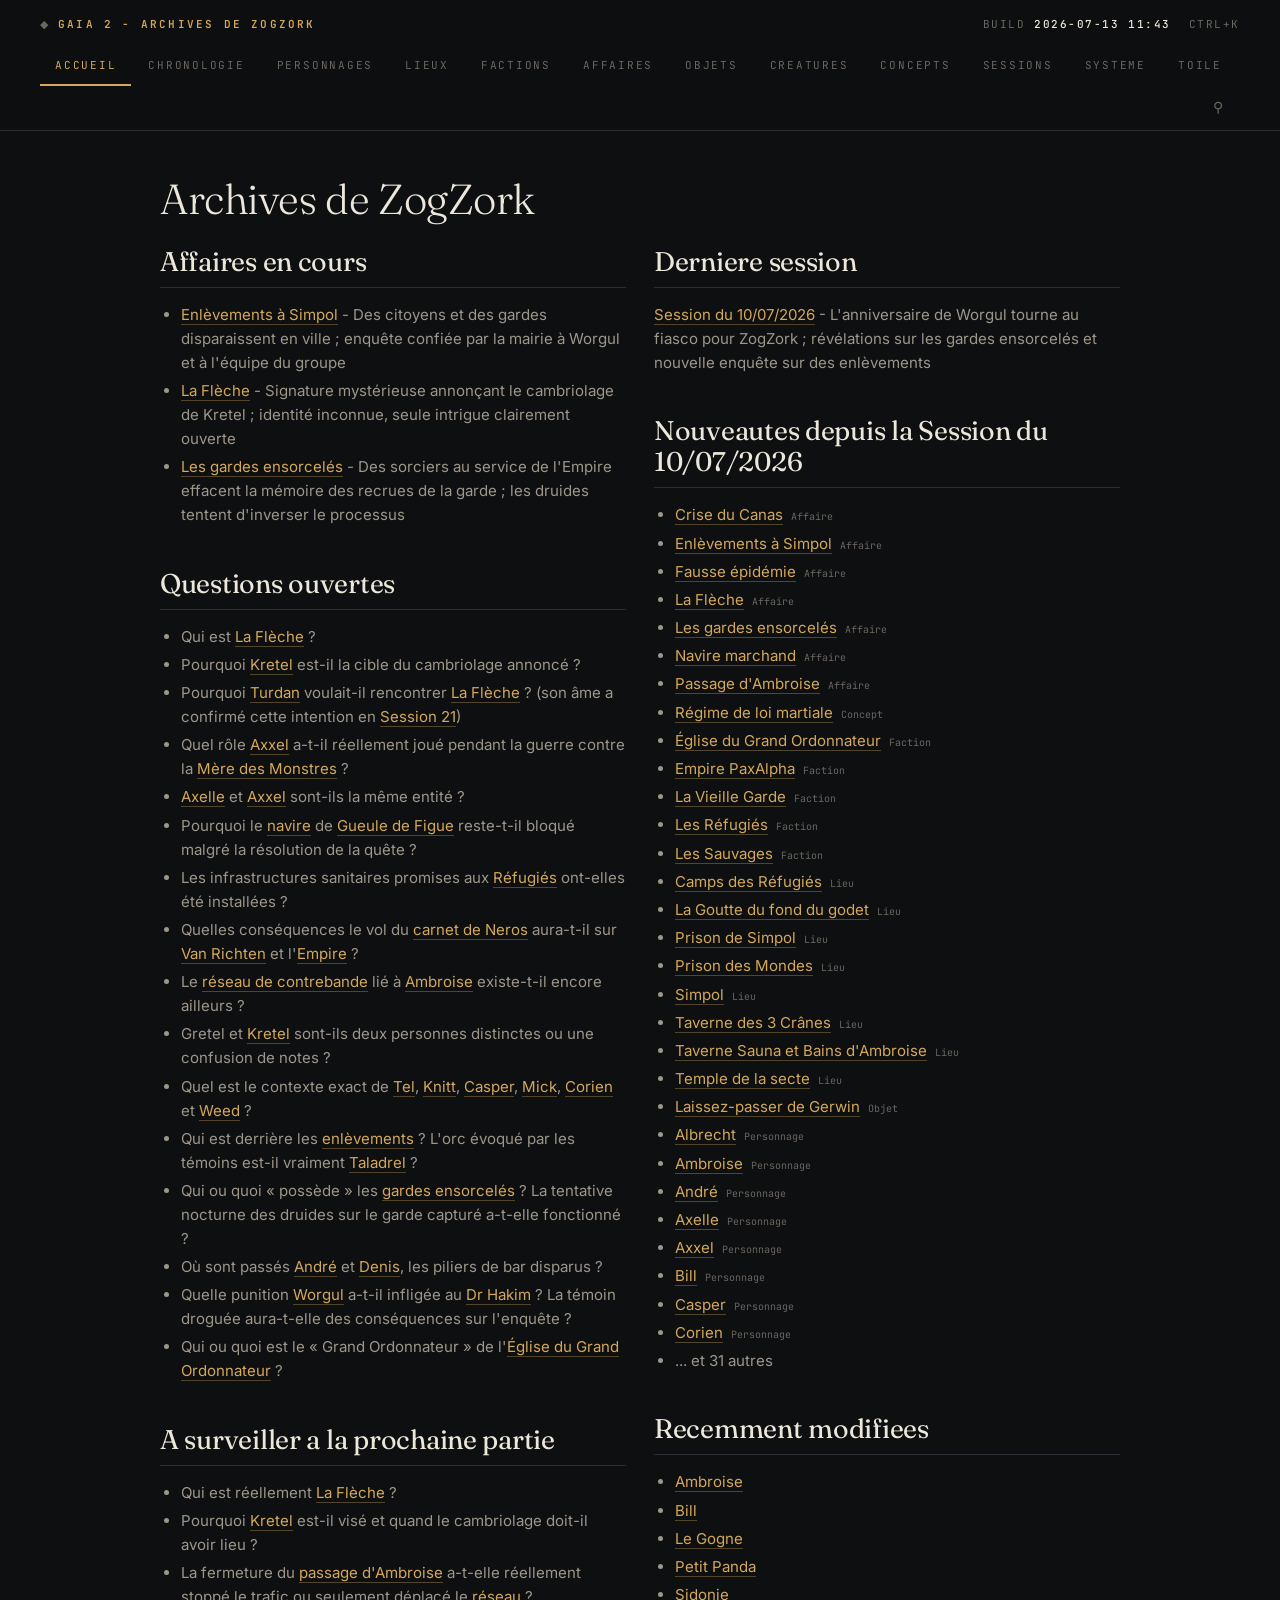
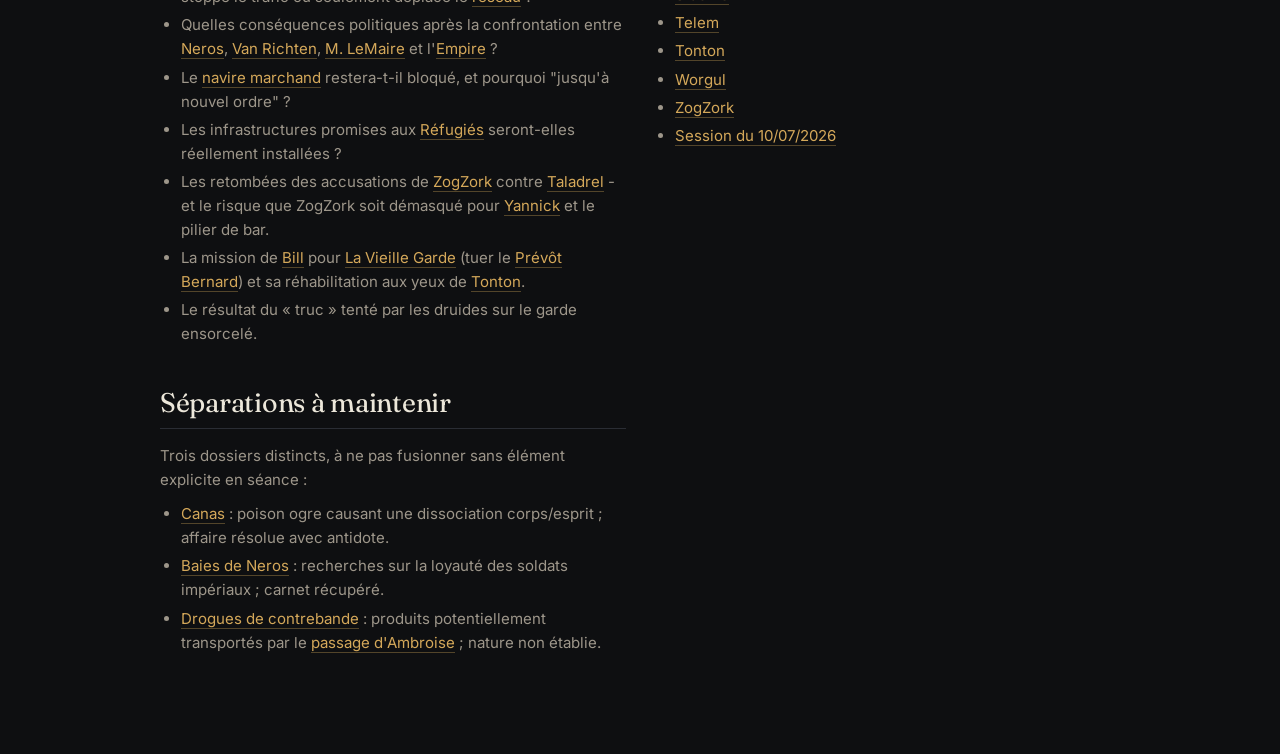
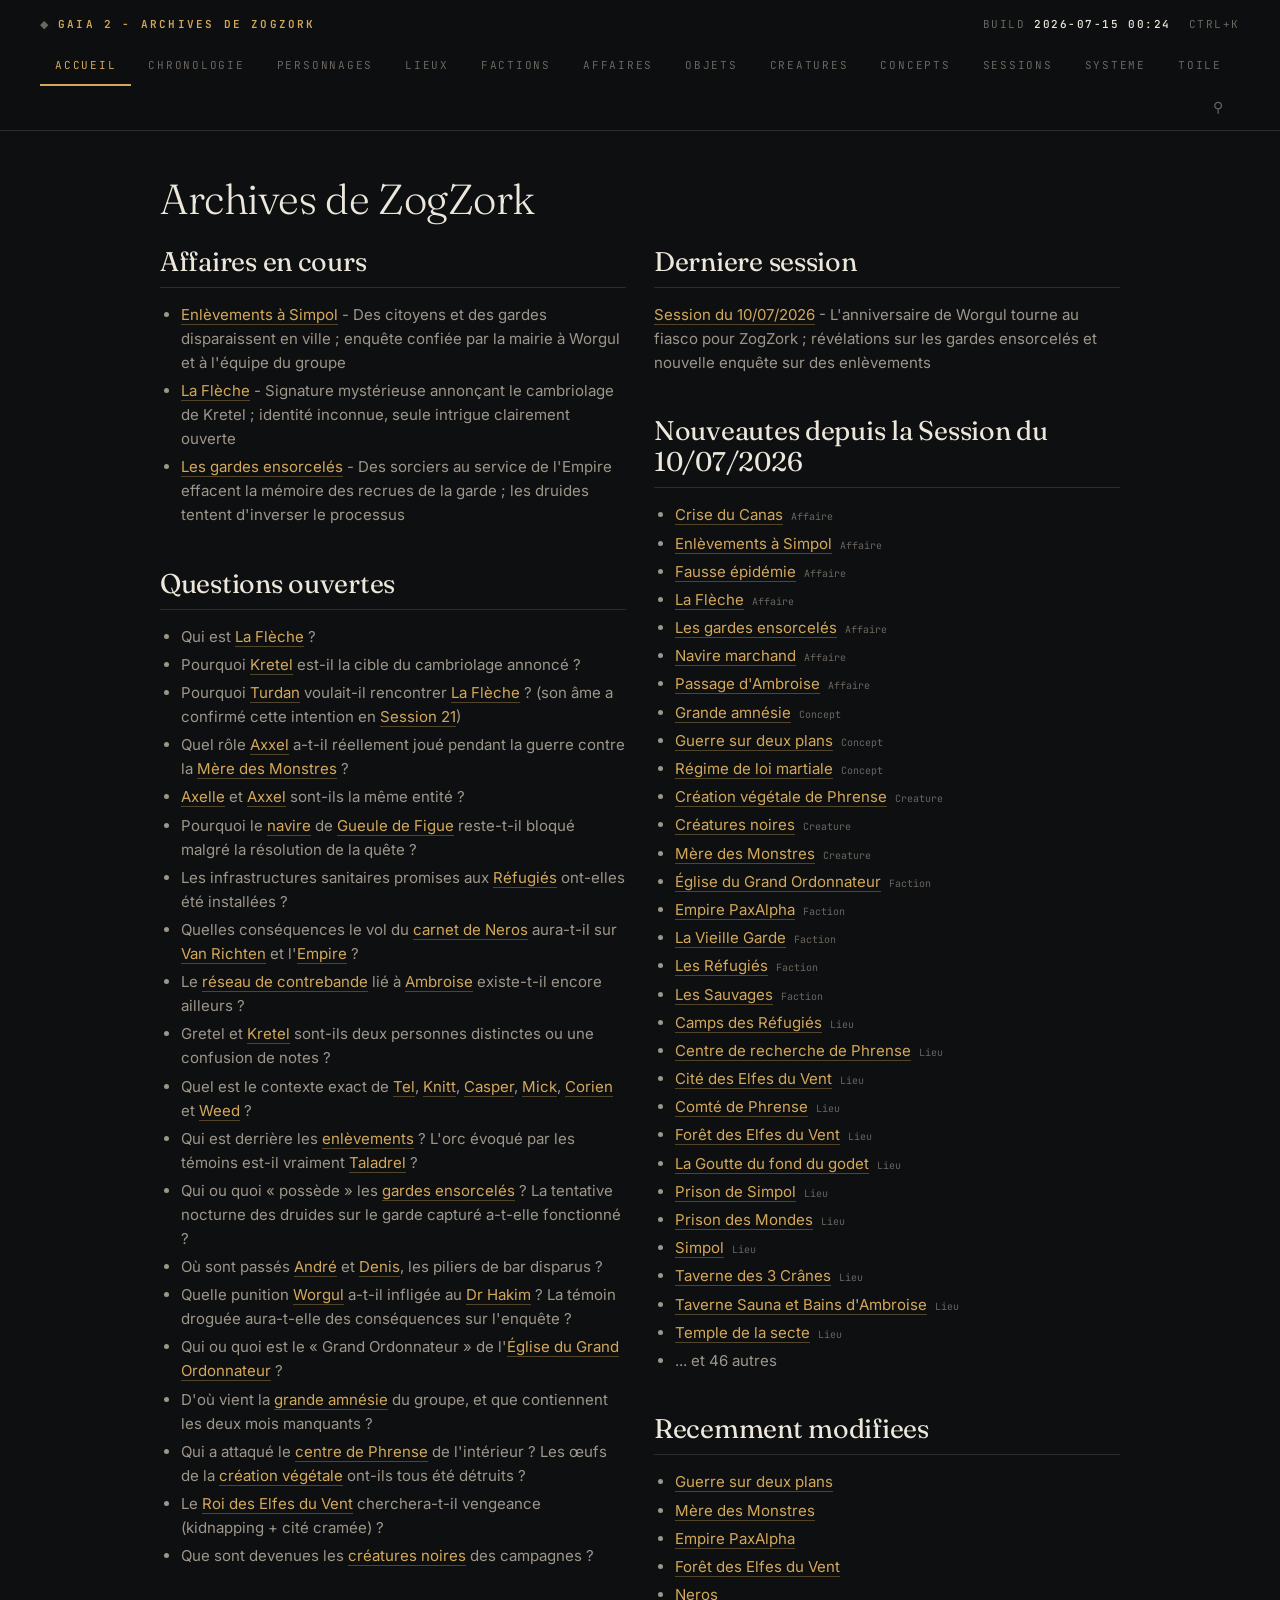
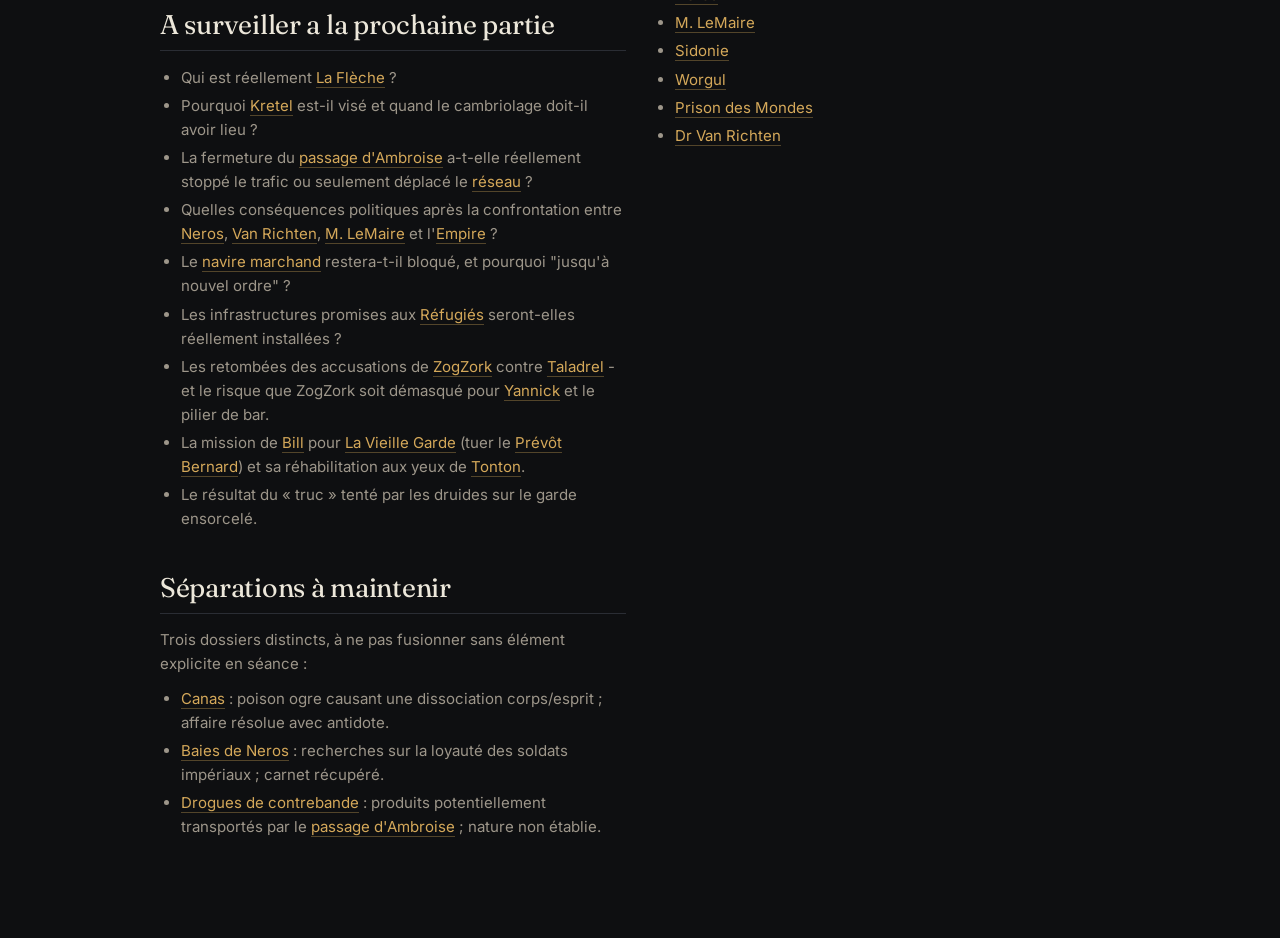
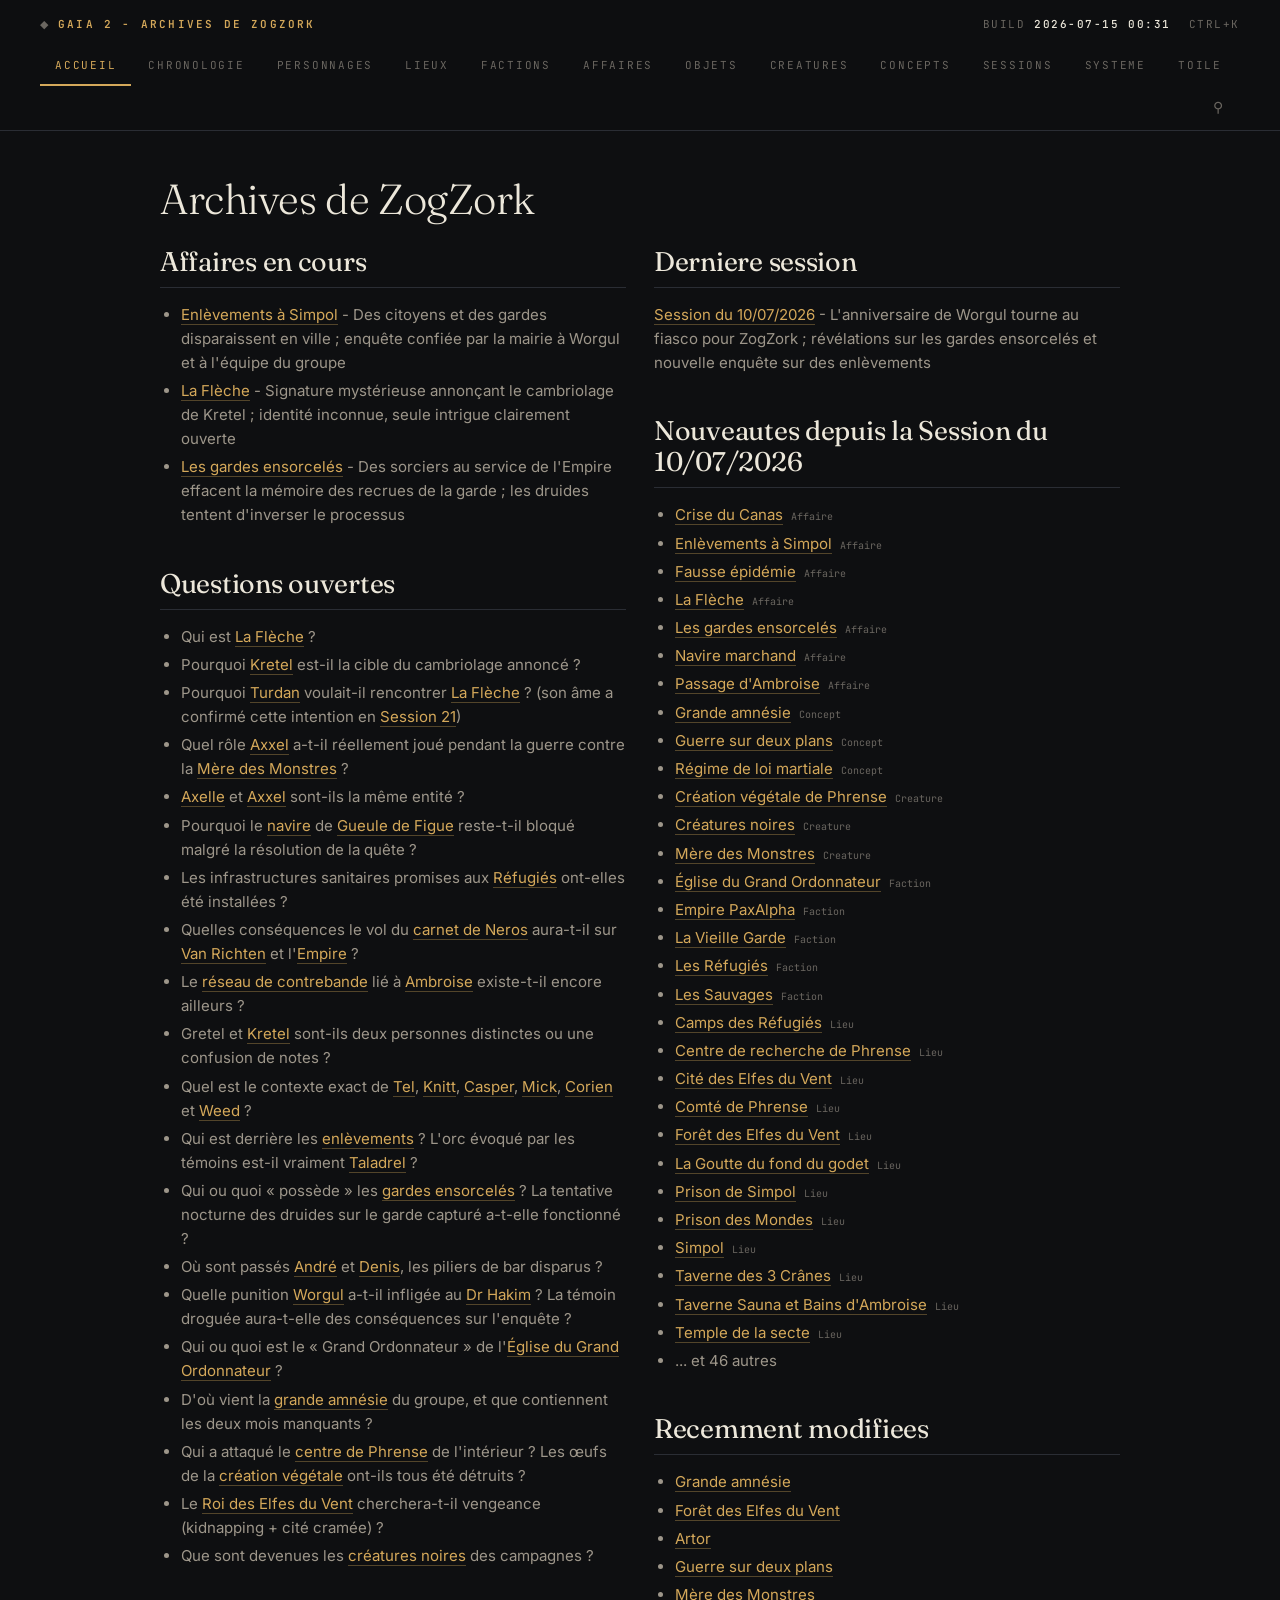
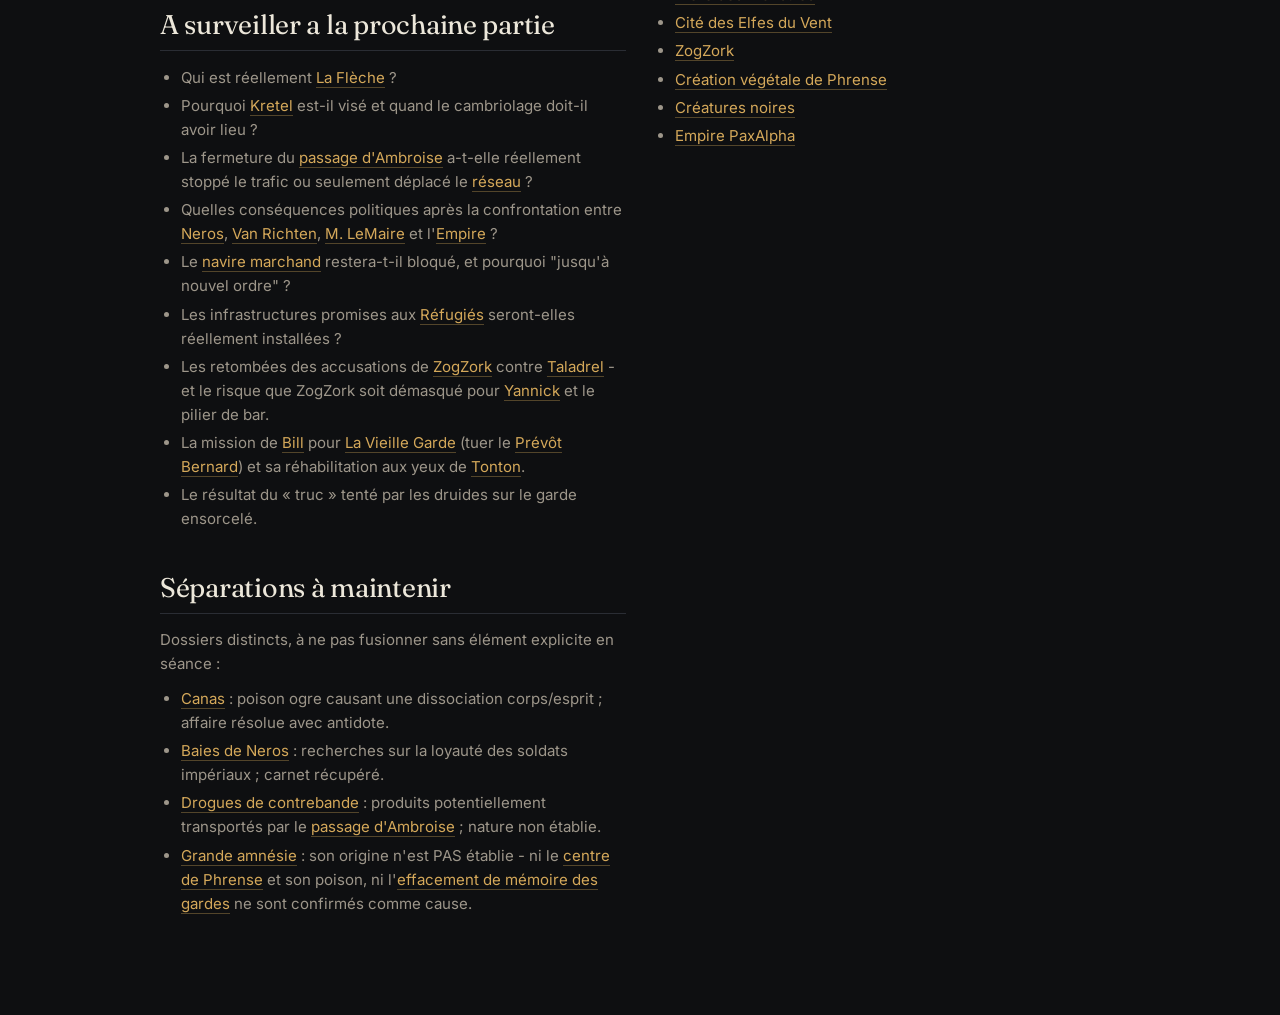
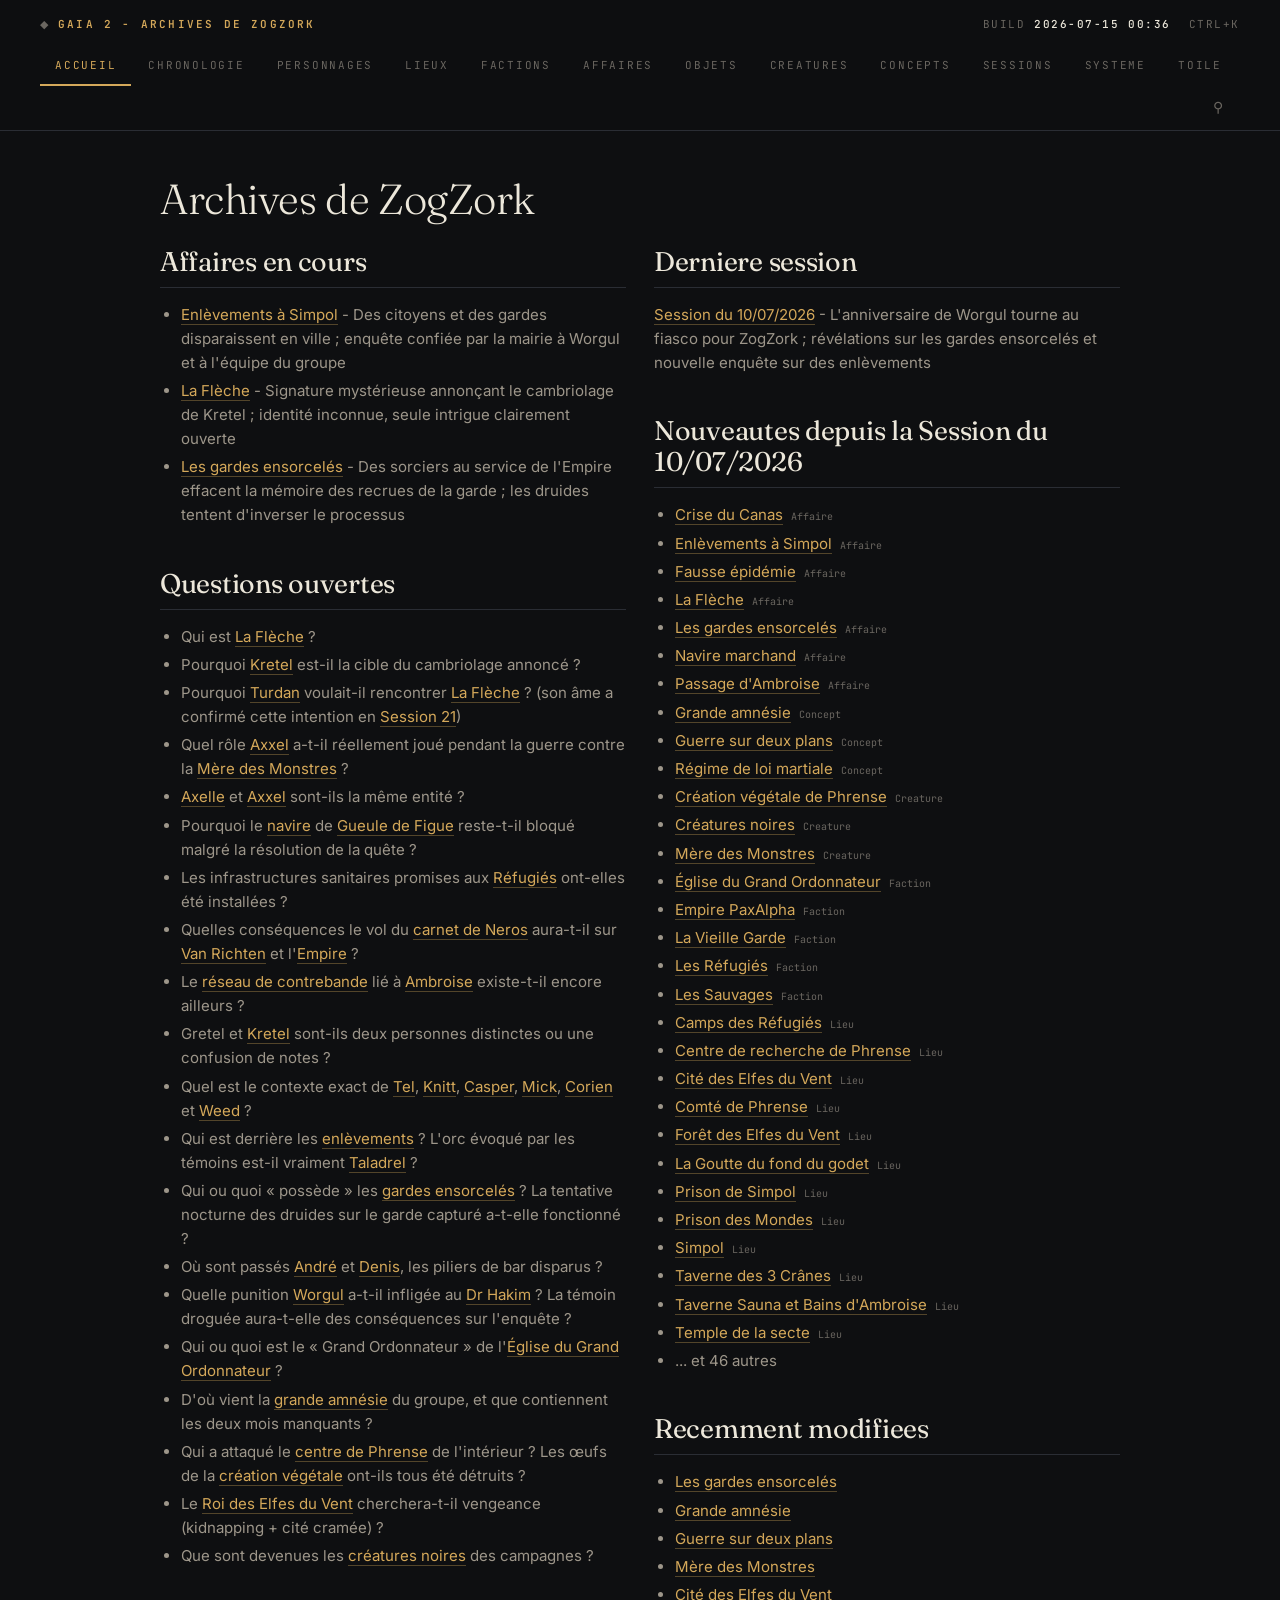
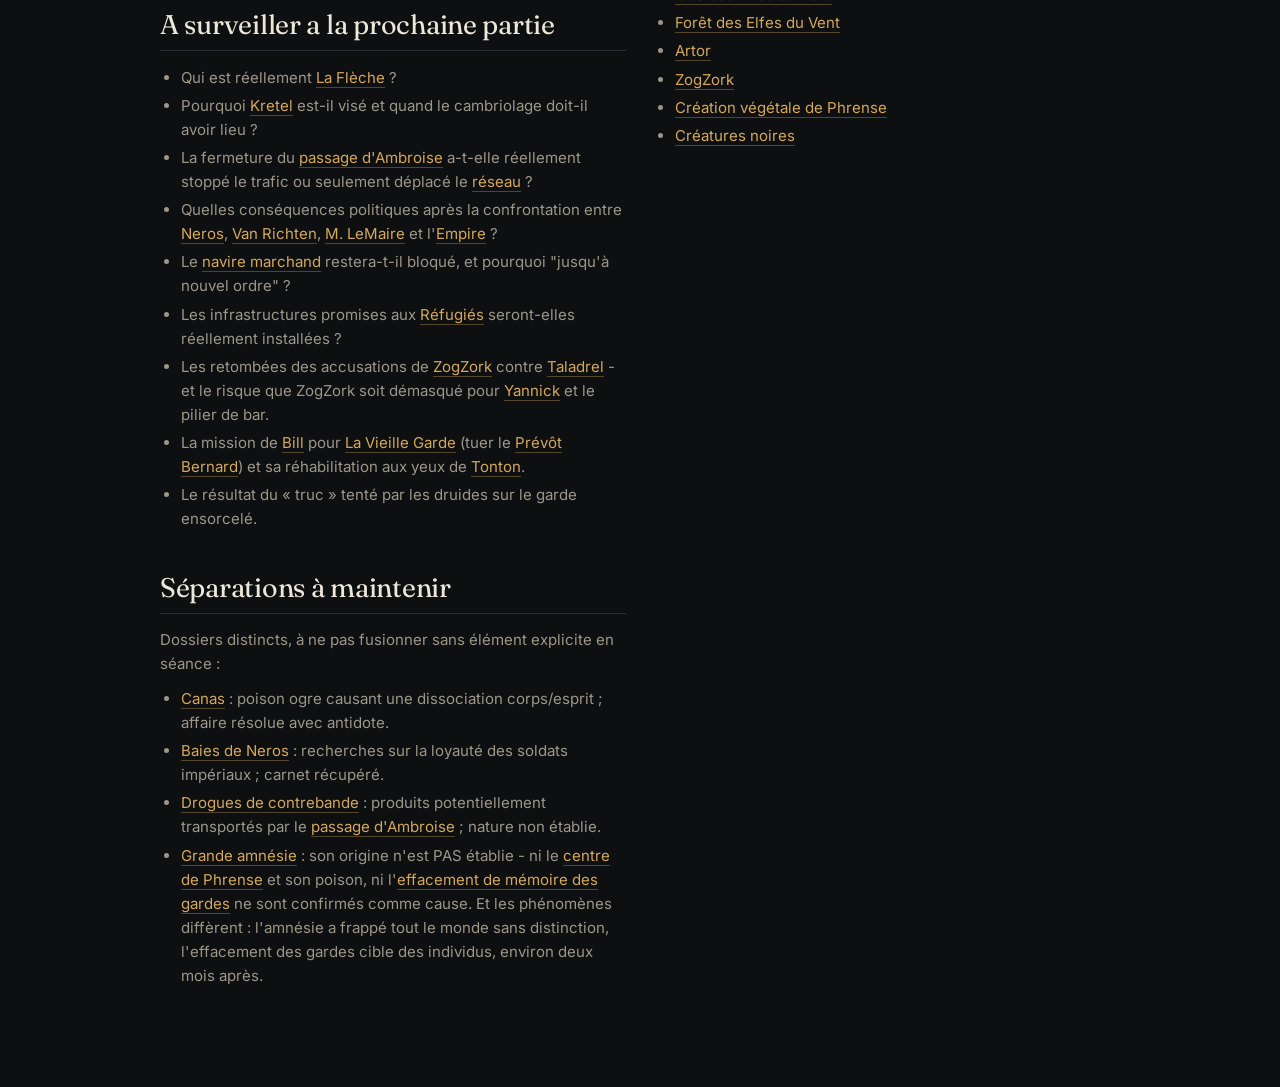
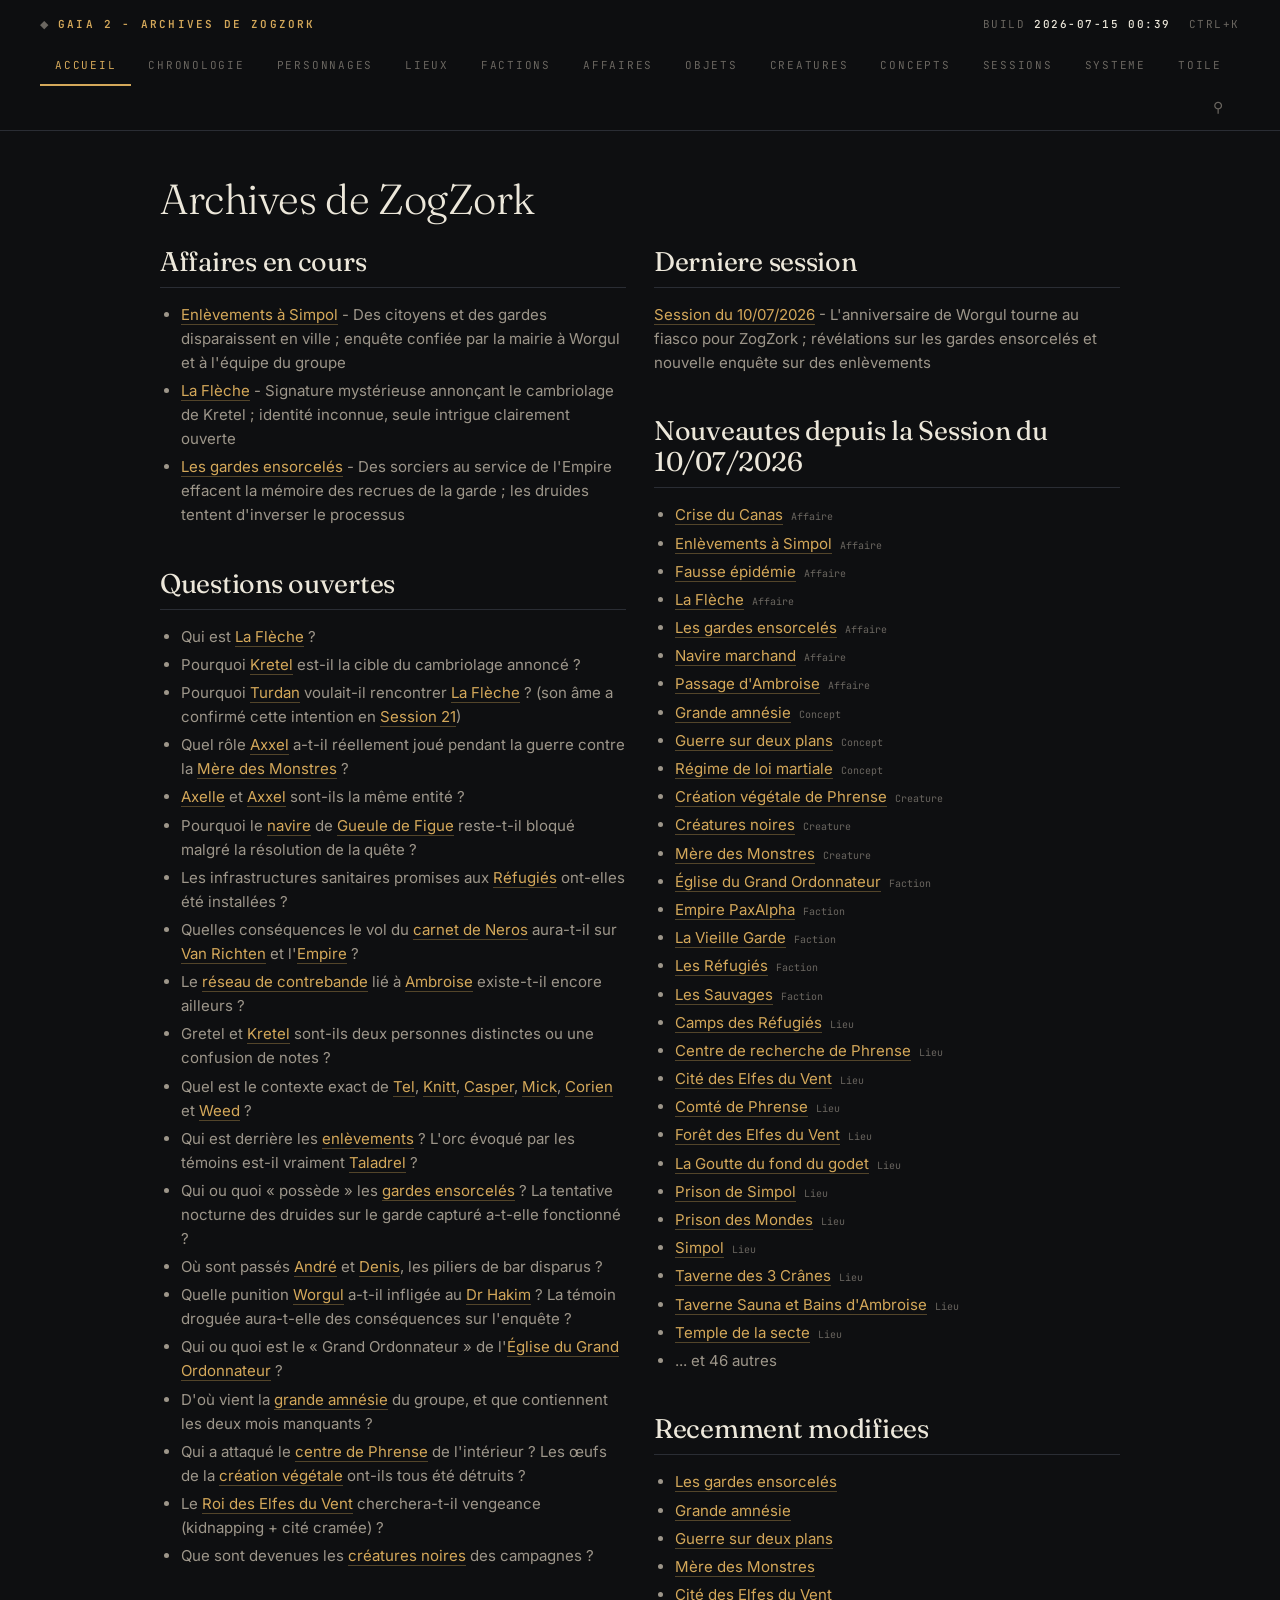
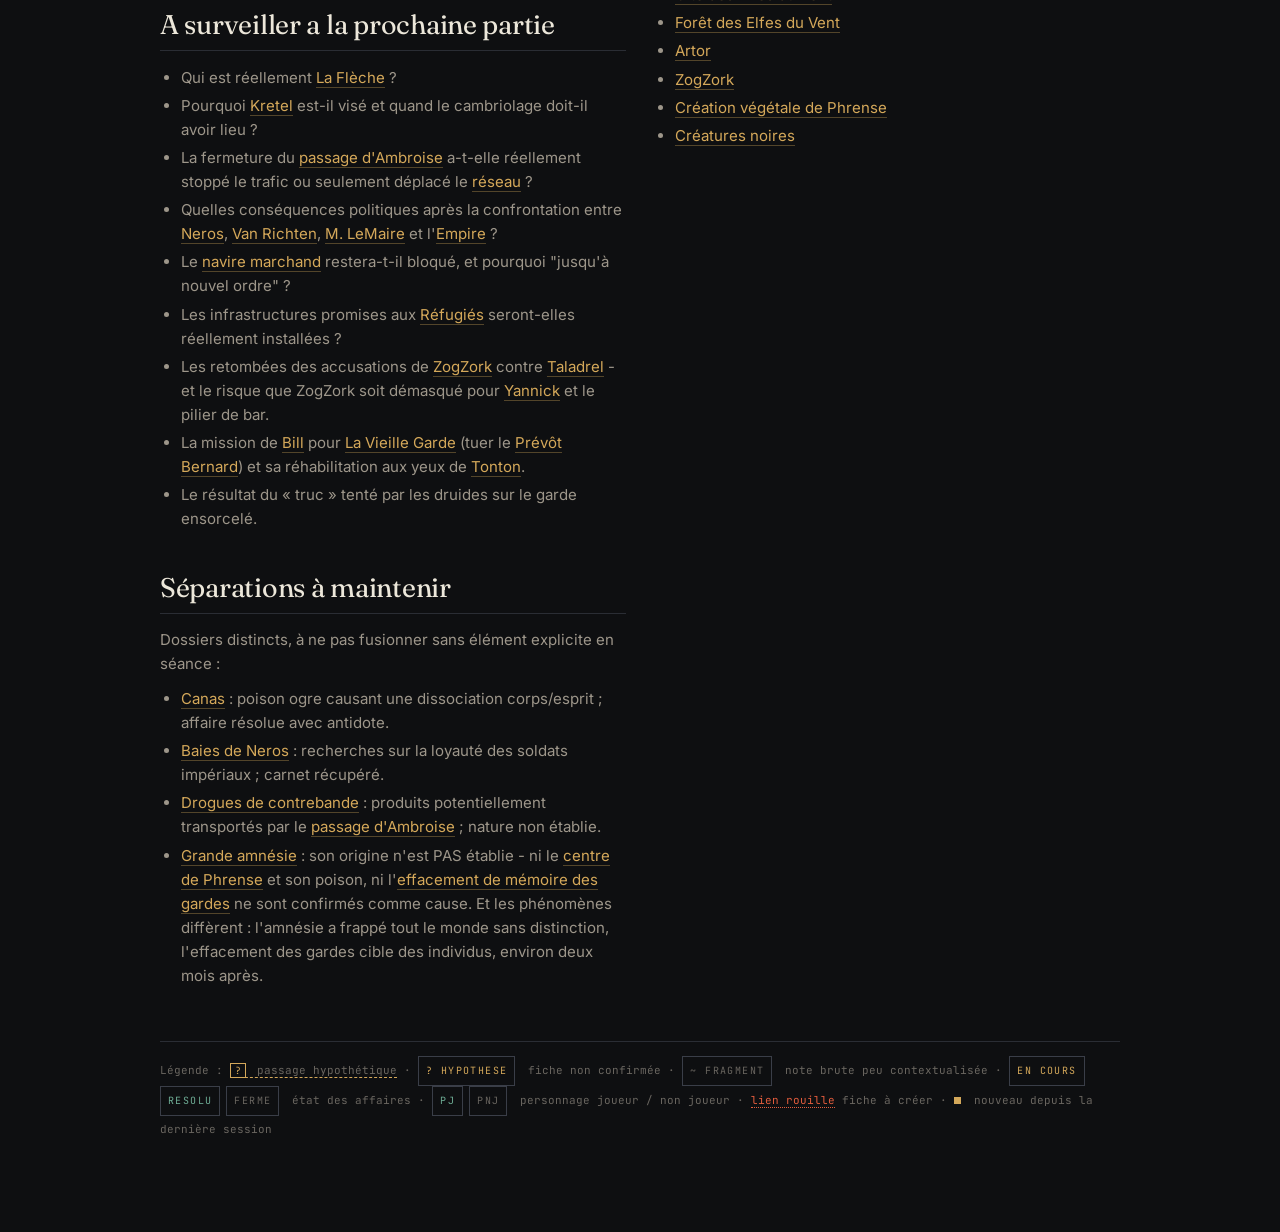
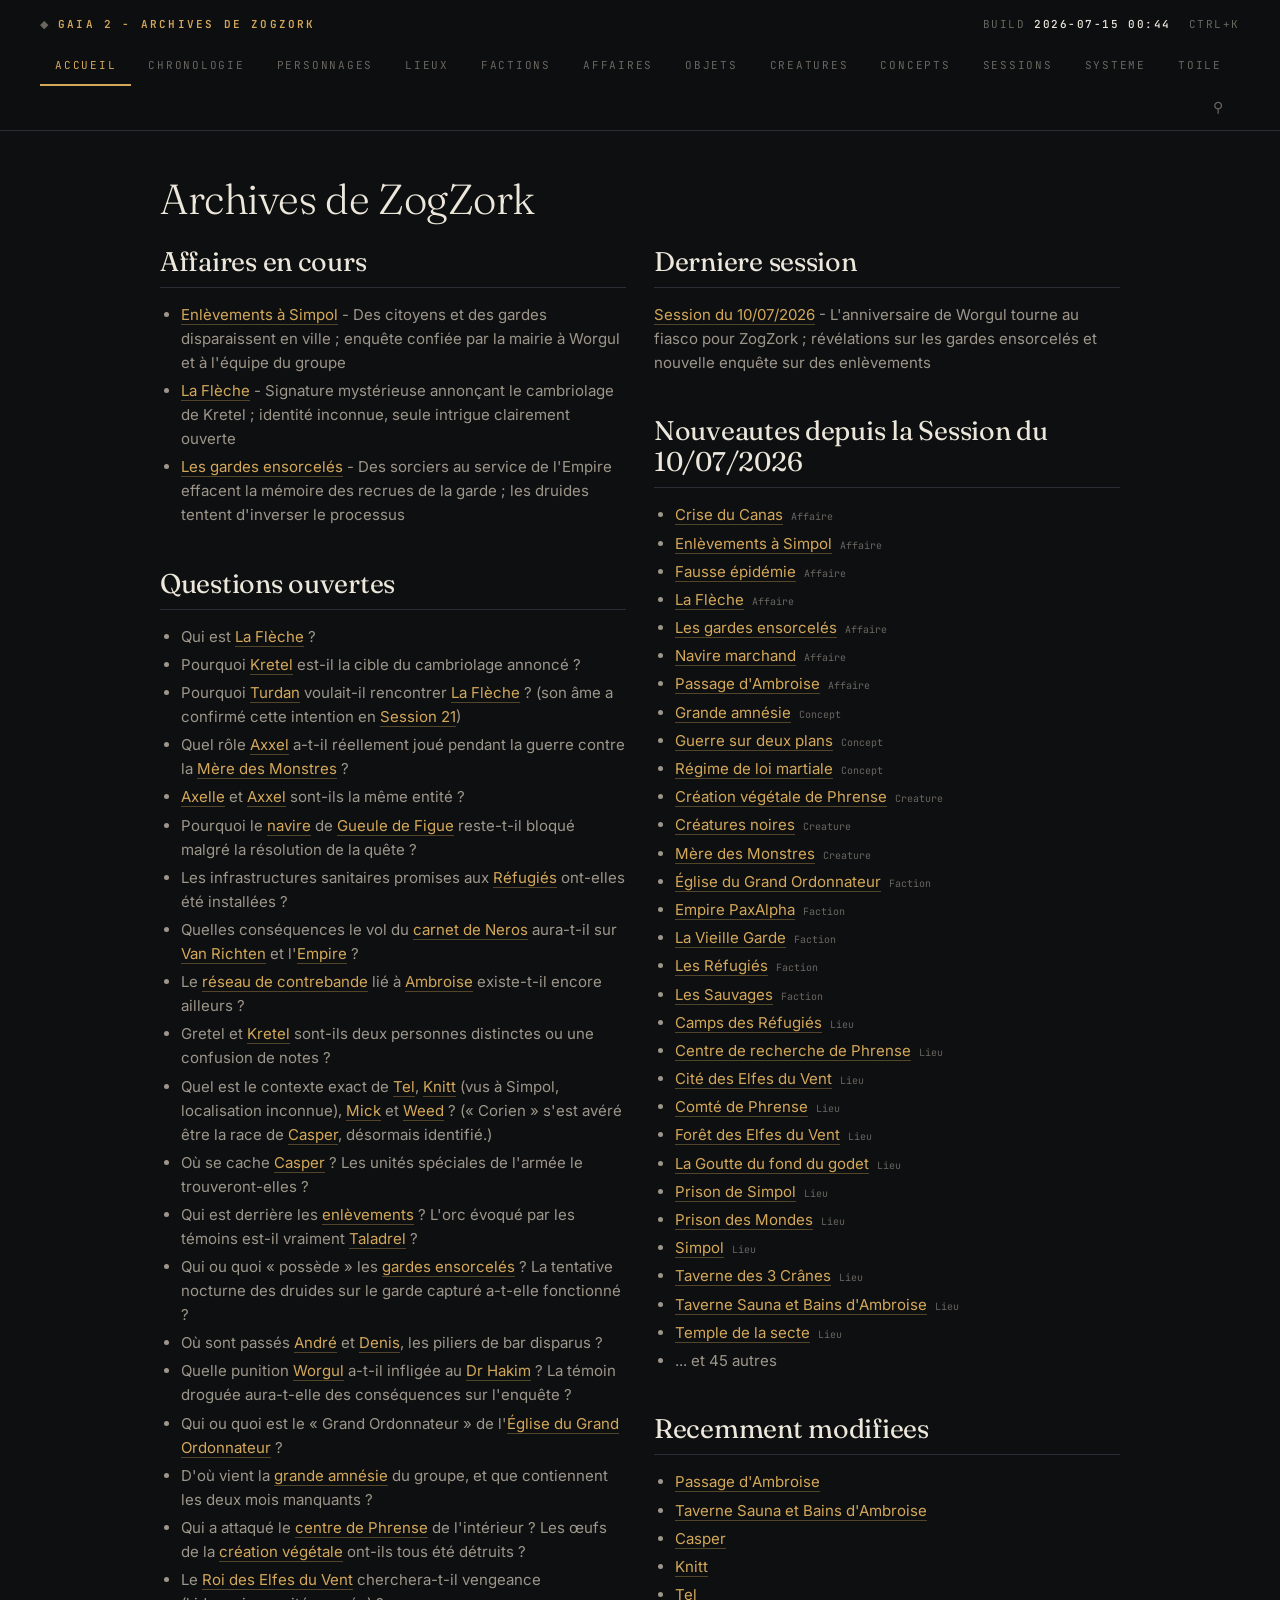
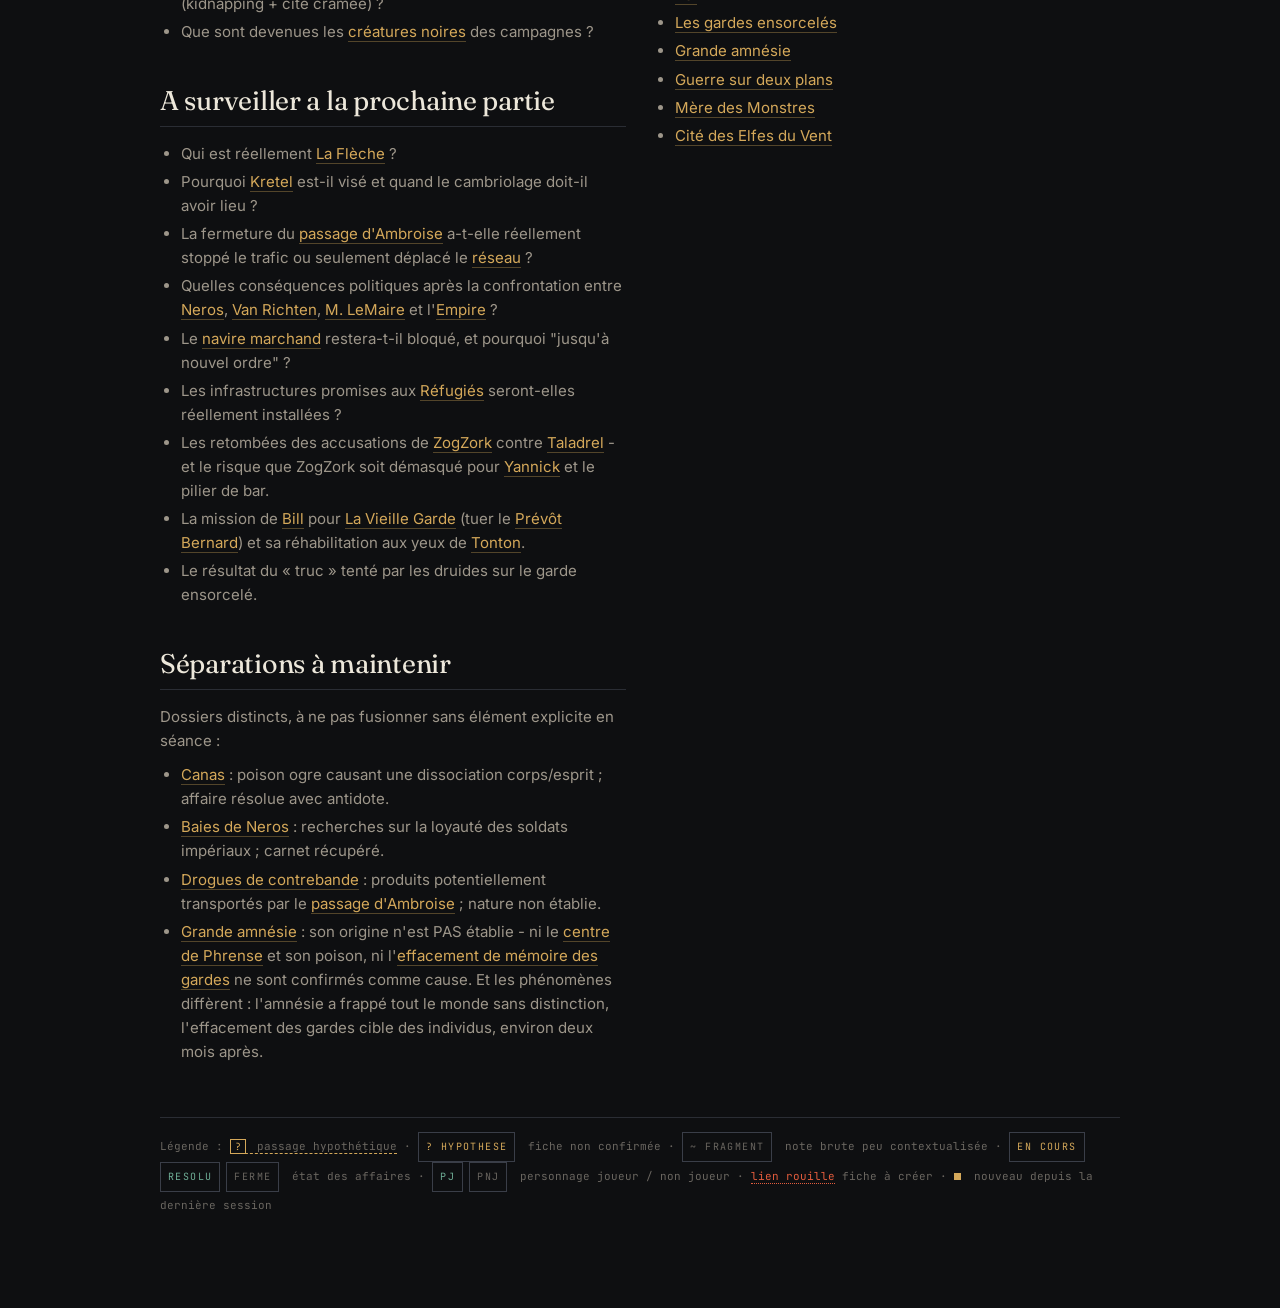
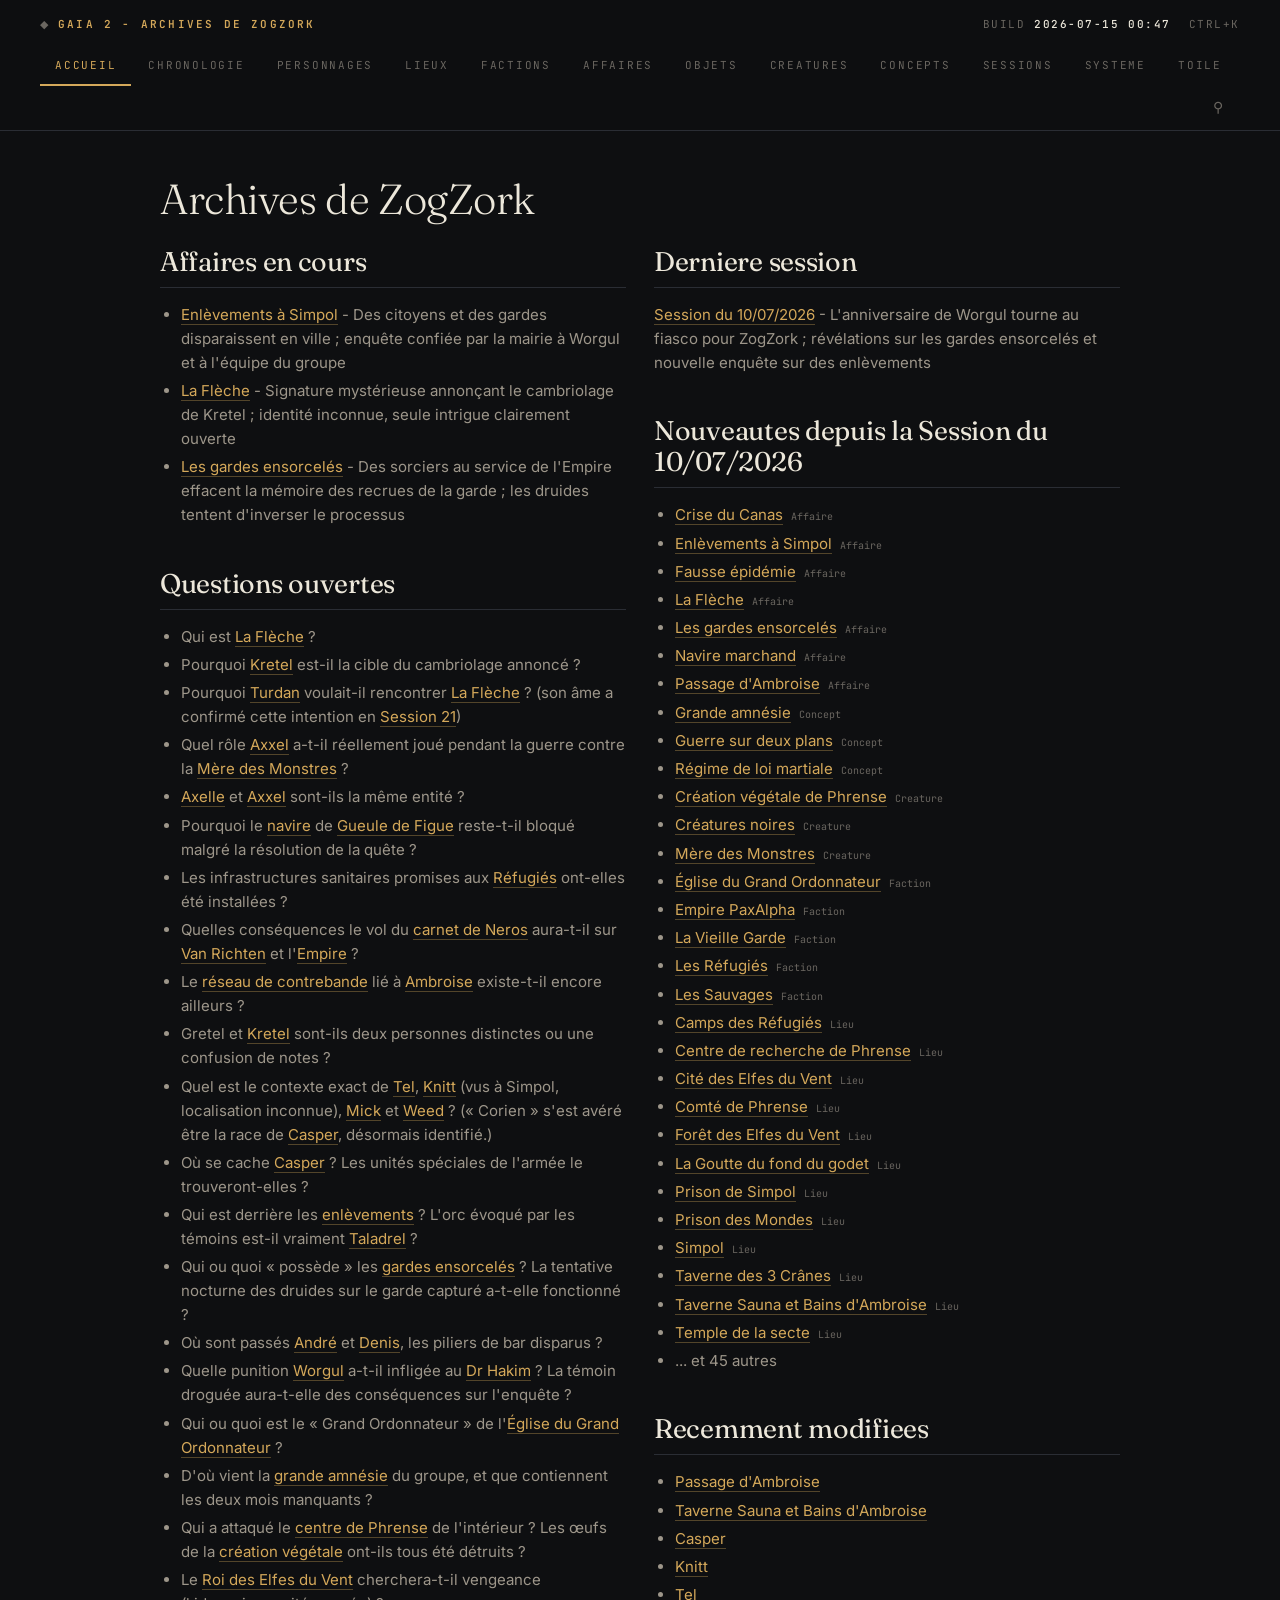
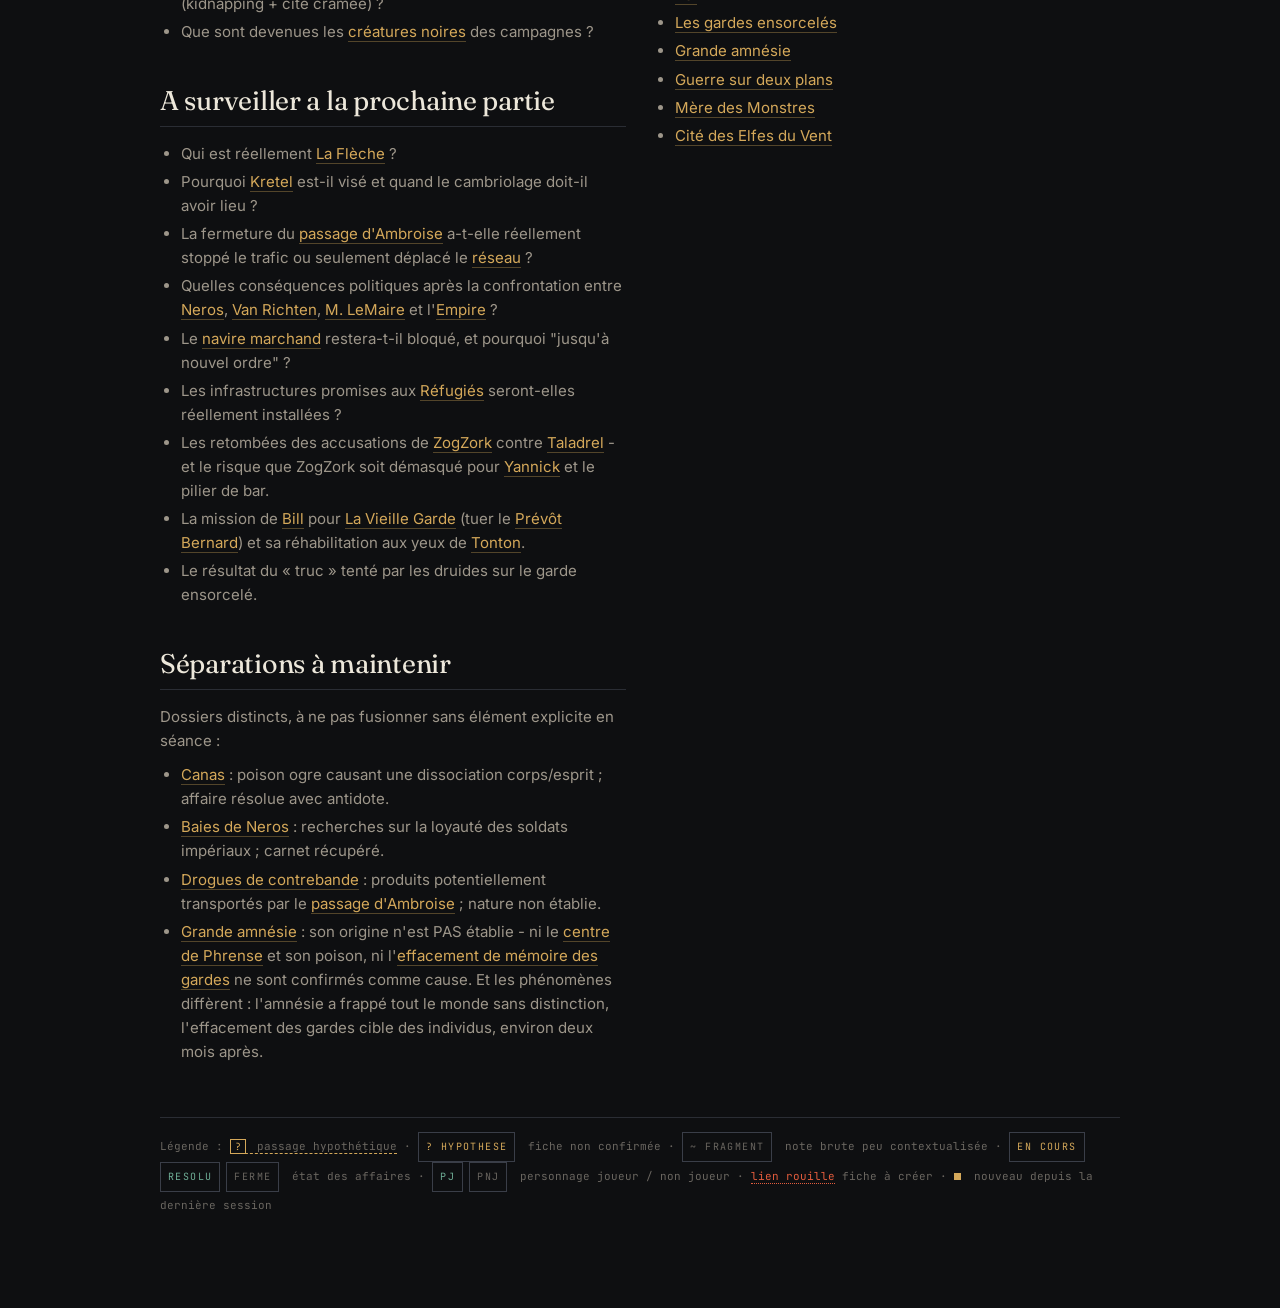
